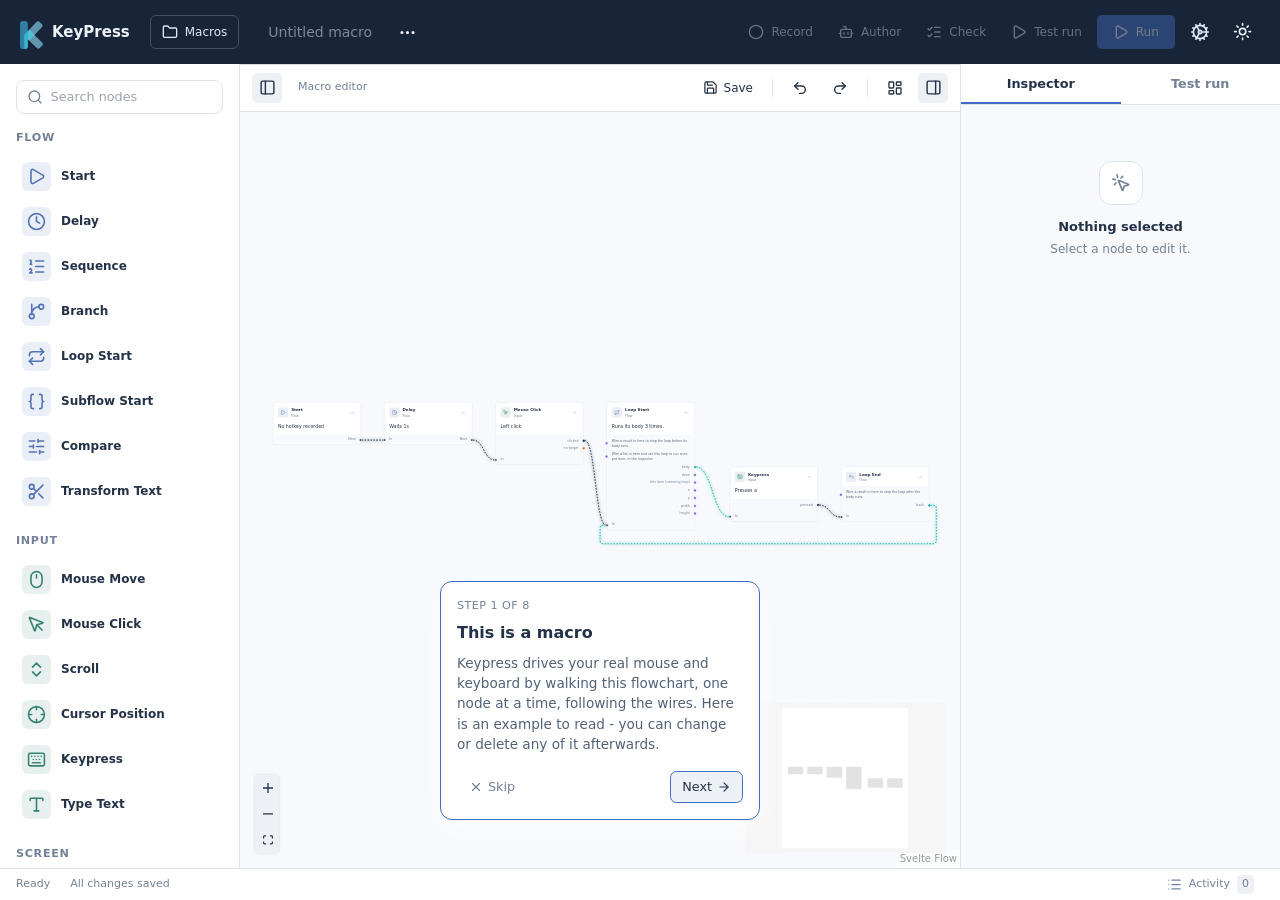
==== editor/index.html @ 4faecd8c "Publish built KeyPress website" ====
<!doctype html><html lang="en" class="dark"><head>
<meta http-equiv="Content-Security-Policy" content="default-src 'none'; script-src 'self'; style-src 'self' 'unsafe-inline' https://fonts.googleapis.com; font-src 'self' https://fonts.gstatic.com; img-src 'self' data: blob:; frame-src 'self'; connect-src 'none'; object-src 'none'; base-uri 'none'; form-action 'none'">
<meta name="referrer" content="no-referrer"><meta charset="UTF-8"><meta name="viewport" content="width=device-width,initial-scale=1"><title>Try the KeyPress flow editor</title>  <script type="module" crossorigin src="/editor/assets/index-qODkelnr.js"></script>
  <link rel="stylesheet" crossorigin href="/editor/assets/index-DXpFwy4n.css">
</head><body><div id="app"></div></body></html>
---- editor/assets/index-DXpFwy4n.css ----
.theme-toggle-btn.svelte-6upawv{cursor:pointer;background:0 0;border:none;border-radius:.5rem;padding:.5rem}.spin.svelte-6upawv{animation:.3s linear infinite svelte-6upawv-spin}@keyframes svelte-6upawv-spin{0%{transform:rotate(0)}to{transform:rotate(360deg)}}@layer properties{@supports (((-webkit-hyphens:none)) and (not (margin-trim:inline))) or ((-moz-orient:inline) and (not (color:rgb(from red r g b)))){*,:before,:after,::backdrop{--tw-scale-x:1;--tw-scale-y:1;--tw-scale-z:1;--tw-rotate-x:initial;--tw-rotate-y:initial;--tw-rotate-z:initial;--tw-skew-x:initial;--tw-skew-y:initial;--tw-space-y-reverse:0;--tw-space-x-reverse:0;--tw-border-style:solid;--tw-gradient-position:initial;--tw-gradient-from:#0000;--tw-gradient-via:#0000;--tw-gradient-to:#0000;--tw-gradient-stops:initial;--tw-gradient-via-stops:initial;--tw-gradient-from-position:0%;--tw-gradient-via-position:50%;--tw-gradient-to-position:100%;--tw-font-weight:initial;--tw-ordinal:initial;--tw-slashed-zero:initial;--tw-numeric-figure:initial;--tw-numeric-spacing:initial;--tw-numeric-fraction:initial;--tw-shadow:0 0 #0000;--tw-shadow-color:initial;--tw-shadow-alpha:100%;--tw-inset-shadow:0 0 #0000;--tw-inset-shadow-color:initial;--tw-inset-shadow-alpha:100%;--tw-ring-color:initial;--tw-ring-shadow:0 0 #0000;--tw-inset-ring-color:initial;--tw-inset-ring-shadow:0 0 #0000;--tw-ring-inset:initial;--tw-ring-offset-width:0px;--tw-ring-offset-color:#fff;--tw-ring-offset-shadow:0 0 #0000;--tw-outline-style:solid;--tw-blur:initial;--tw-brightness:initial;--tw-contrast:initial;--tw-grayscale:initial;--tw-hue-rotate:initial;--tw-invert:initial;--tw-opacity:initial;--tw-saturate:initial;--tw-sepia:initial;--tw-drop-shadow:initial;--tw-drop-shadow-color:initial;--tw-drop-shadow-alpha:100%;--tw-drop-shadow-size:initial;--tw-duration:initial;--tw-ease:initial}}}@layer theme{:root,:host{--font-sans:-apple-system, BlinkMacSystemFont, "Segoe UI", Roboto, "Helvetica Neue", "Noto Sans", Arial, sans-serif, "Apple Color Emoji", "Segoe UI Emoji", "Segoe UI Symbol", "Noto Color Emoji";--font-mono:ui-monospace, SFMono-Regular, Menlo, Monaco, Consolas, "Liberation Mono", "Courier New", monospace;--color-red-500:#ef4444;--color-orange-500:#f97316;--color-orange-600:#ea580c;--color-yellow-500:#eab308;--color-green-500:#22c55e;--color-green-600:#16a34a;--color-emerald-500:#10b981;--color-emerald-600:#059669;--color-teal-500:#14b8a6;--color-teal-600:#0d9488;--color-cyan-500:#06b6d4;--color-cyan-600:#0891b2;--color-sky-500:#0ea5e9;--color-sky-600:#0284c7;--color-blue-500:#3b82f6;--color-blue-600:#2563eb;--color-indigo-500:#6366f1;--color-indigo-600:#4f46e5;--color-violet-500:#8b5cf6;--color-violet-600:#7c3aed;--color-purple-500:#a855f7;--color-purple-600:#9333ea;--color-rose-500:#f43f5e;--color-rose-600:#e11d48;--color-gray-200:#e5e7eb;--color-gray-400:#9ca3af;--color-white:#fff;--spacing:.25rem;--text-xs:.75rem;--text-xs--line-height:calc(1 / .75);--text-sm:.875rem;--text-sm--line-height:calc(1.25 / .875);--font-weight-medium:500;--ease-out:cubic-bezier(0, 0, .2, 1);--animate-pulse:pulse 2s cubic-bezier(.4, 0, .6, 1) infinite;--default-transition-duration:.15s;--default-transition-timing-function:cubic-bezier(.4, 0, .2, 1);--default-font-family:var(--font-sans);--default-mono-font-family:var(--font-mono)}}@layer base{*,:after,:before,::backdrop{box-sizing:border-box;border:0 solid;margin:0;padding:0}::file-selector-button{box-sizing:border-box;border:0 solid;margin:0;padding:0}html,:host{-webkit-text-size-adjust:100%;tab-size:4;line-height:1.5;font-family:var(--default-font-family,-apple-system, BlinkMacSystemFont, "Segoe UI", Roboto, "Helvetica Neue", "Noto Sans", Arial, sans-serif, "Apple Color Emoji", "Segoe UI Emoji", "Segoe UI Symbol", "Noto Color Emoji");font-feature-settings:var(--default-font-feature-settings,normal);font-variation-settings:var(--default-font-variation-settings,normal);-webkit-tap-highlight-color:transparent}hr{height:0;color:inherit;border-top-width:1px}abbr:where([title]){-webkit-text-decoration:underline dotted;text-decoration:underline dotted}h1,h2,h3,h4,h5,h6{font-size:inherit;font-weight:inherit}a{color:inherit;-webkit-text-decoration:inherit;-webkit-text-decoration:inherit;-webkit-text-decoration:inherit;-webkit-text-decoration:inherit;text-decoration:inherit}b,strong{font-weight:bolder}code,kbd,samp,pre{font-family:var(--default-mono-font-family,ui-monospace, SFMono-Regular, Menlo, Monaco, Consolas, "Liberation Mono", "Courier New", monospace);font-feature-settings:var(--default-mono-font-feature-settings,normal);font-variation-settings:var(--default-mono-font-variation-settings,normal);font-size:1em}small{font-size:80%}sub,sup{vertical-align:baseline;font-size:75%;line-height:0;position:relative}sub{bottom:-.25em}sup{top:-.5em}table{text-indent:0;border-color:inherit;border-collapse:collapse}:-moz-focusring:where(:not(iframe)){outline:auto}progress{vertical-align:baseline}summary{display:list-item}ol,ul,menu{list-style:none}img,svg,video,canvas,audio,iframe,embed,object{vertical-align:middle;display:block}img,video{max-width:100%;height:auto}button,input,select,optgroup,textarea{font:inherit;font-feature-settings:inherit;font-variation-settings:inherit;letter-spacing:inherit;color:inherit;opacity:1;background-color:#0000;border-radius:0}::file-selector-button{font:inherit;font-feature-settings:inherit;font-variation-settings:inherit;letter-spacing:inherit;color:inherit;opacity:1;background-color:#0000;border-radius:0}:where(select:is([multiple],[size])) optgroup{font-weight:bolder}:where(select:is([multiple],[size])) optgroup option{padding-inline-start:20px}::file-selector-button{margin-inline-end:4px}::placeholder{opacity:1}@supports (not ((-webkit-appearance:-apple-pay-button))) or (contain-intrinsic-size:1px){::placeholder{color:currentColor}@supports (color:color-mix(in lab, red, red)){::placeholder{color:color-mix(in oklab, currentcolor 50%, transparent)}}}textarea{resize:vertical}::-webkit-search-decoration{-webkit-appearance:none}::-webkit-date-and-time-value{min-height:1lh;text-align:inherit}::-webkit-datetime-edit{display:inline-flex}::-webkit-datetime-edit-fields-wrapper{padding:0}::-webkit-datetime-edit{padding-block:0}::-webkit-datetime-edit-year-field{padding-block:0}::-webkit-datetime-edit-month-field{padding-block:0}::-webkit-datetime-edit-day-field{padding-block:0}::-webkit-datetime-edit-hour-field{padding-block:0}::-webkit-datetime-edit-minute-field{padding-block:0}::-webkit-datetime-edit-second-field{padding-block:0}::-webkit-datetime-edit-millisecond-field{padding-block:0}::-webkit-datetime-edit-meridiem-field{padding-block:0}::-webkit-calendar-picker-indicator{line-height:1}:-moz-ui-invalid{box-shadow:none}button,input:where([type=button],[type=reset],[type=submit]){appearance:button}::file-selector-button{appearance:button}::-webkit-inner-spin-button{height:auto}::-webkit-outer-spin-button{height:auto}[hidden]:where(:not([hidden=until-found])){display:none!important}*,:after,:before,::backdrop{border-color:var(--color-gray-200,currentcolor)}::file-selector-button{border-color:var(--color-gray-200,currentcolor)}input::placeholder,textarea::placeholder{color:var(--color-gray-400)}button:not(:disabled),[role=button]:not(:disabled){cursor:pointer}html{font-family:Inter,"system-ui"}@supports (font-variation-settings:normal){html{font-family:InterVariable,"system-ui"}}body{margin:0}*{transition-property:background,border-color,opacity,box-shadow,top,bottom,left,margin,right;transition-duration:.2s}body,h1,h2,h3,h4,h5,h6{font-family:InterVariable,"system-ui"}}@layer components;@layer utilities{.collapse{visibility:collapse}.invisible{visibility:hidden}.visible{visibility:visible}.sr-only{clip-path:inset(50%);white-space:nowrap;border-width:0;width:1px;height:1px;margin:-1px;padding:0;position:absolute;overflow:hidden}.absolute{position:absolute}.fixed{position:fixed}.relative{position:relative}.static{position:static}.container{width:100%}@media (width>=40rem){.container{max-width:40rem}}@media (width>=48rem){.container{max-width:48rem}}@media (width>=64rem){.container{max-width:64rem}}@media (width>=80rem){.container{max-width:80rem}}@media (width>=96rem){.container{max-width:96rem}}.mr-6{margin-right:calc(var(--spacing) * 6)}.ml-4{margin-left:calc(var(--spacing) * 4)}.block{display:block}.contents{display:contents}.flex{display:flex}.grid{display:grid}.hidden{display:none}.inline{display:inline}.table{display:table}.h-2{height:calc(var(--spacing) * 2)}.h-3\.5{height:calc(var(--spacing) * 3.5)}.h-4{height:calc(var(--spacing) * 4)}.h-5{height:calc(var(--spacing) * 5)}.h-6{height:calc(var(--spacing) * 6)}.h-8{height:calc(var(--spacing) * 8)}.h-\[1\.2rem\]{height:1.2rem}.h-full{height:100%}.h-screen{height:100vh}.w-3\.5{width:calc(var(--spacing) * 3.5)}.w-4{width:calc(var(--spacing) * 4)}.w-5{width:calc(var(--spacing) * 5)}.w-6{width:calc(var(--spacing) * 6)}.w-8{width:calc(var(--spacing) * 8)}.w-12{width:calc(var(--spacing) * 12)}.w-\[1\.2rem\]{width:1.2rem}.w-auto{width:auto}.w-full{width:100%}.max-w-full{max-width:100%}.min-w-\[120px\]{min-width:120px}.flex-1{flex:1}.flex-shrink,.shrink{flex-shrink:1}.shrink-0{flex-shrink:0}.grow{flex-grow:1}.scale-0{--tw-scale-x:0%;--tw-scale-y:0%;--tw-scale-z:0%;scale:var(--tw-scale-x) var(--tw-scale-y)}.scale-100{--tw-scale-x:100%;--tw-scale-y:100%;--tw-scale-z:100%;scale:var(--tw-scale-x) var(--tw-scale-y)}.rotate-0{rotate:0deg}.rotate-90{rotate:90deg}.transform{transform:var(--tw-rotate-x,) var(--tw-rotate-y,) var(--tw-rotate-z,) var(--tw-skew-x,) var(--tw-skew-y,)}.animate-pulse{animation:var(--animate-pulse)}.cursor-pointer{cursor:pointer}.touch-none{touch-action:none}.resize{resize:both}.auto-rows-min{grid-auto-rows:min-content}.flex-wrap{flex-wrap:wrap}.items-center{align-items:center}.justify-between{justify-content:space-between}.justify-center{justify-content:center}.gap-1\.5{gap:calc(var(--spacing) * 1.5)}.gap-2{gap:calc(var(--spacing) * 2)}.gap-3{gap:calc(var(--spacing) * 3)}.gap-4{gap:calc(var(--spacing) * 4)}.gap-5{gap:calc(var(--spacing) * 5)}:where(.space-y-1\.5>:not(:last-child)){--tw-space-y-reverse:0;margin-block-start:calc(calc(var(--spacing) * 1.5) * var(--tw-space-y-reverse));margin-block-end:calc(calc(var(--spacing) * 1.5) * calc(1 - var(--tw-space-y-reverse)))}:where(.space-y-4>:not(:last-child)){--tw-space-y-reverse:0;margin-block-start:calc(calc(var(--spacing) * 4) * var(--tw-space-y-reverse));margin-block-end:calc(calc(var(--spacing) * 4) * calc(1 - var(--tw-space-y-reverse)))}:where(.space-x-2>:not(:last-child)){--tw-space-x-reverse:0;margin-inline-start:calc(calc(var(--spacing) * 2) * var(--tw-space-x-reverse));margin-inline-end:calc(calc(var(--spacing) * 2) * calc(1 - var(--tw-space-x-reverse)))}.truncate{text-overflow:ellipsis;white-space:nowrap;overflow:hidden}.overflow-hidden{overflow:hidden}.rounded{border-radius:.25rem}.rounded-lg{border-radius:var(--radius)}.rounded-md{border-radius:calc(var(--radius) - 2px)}.border{border-style:var(--tw-border-style);border-width:1px}.bg-\(--main\){background-color:var(--main)}.bg-\(--main-hover\)\/50{background-color:var(--main-hover)}@supports (color:color-mix(in lab, red, red)){.bg-\(--main-hover\)\/50{background-color:color-mix(in oklab, var(--main-hover) 50%, transparent)}}.bg-red-500{background-color:var(--color-red-500)}.bg-linear-to-r{--tw-gradient-position:to right}@supports (background-image:linear-gradient(in lab, red, red)){.bg-linear-to-r{--tw-gradient-position:to right in oklab}}.bg-linear-to-r{background-image:linear-gradient(var(--tw-gradient-stops))}.from-blue-500{--tw-gradient-from:var(--color-blue-500);--tw-gradient-stops:var(--tw-gradient-via-stops,var(--tw-gradient-position), var(--tw-gradient-from) var(--tw-gradient-from-position), var(--tw-gradient-to) var(--tw-gradient-to-position))}.from-cyan-500{--tw-gradient-from:var(--color-cyan-500);--tw-gradient-stops:var(--tw-gradient-via-stops,var(--tw-gradient-position), var(--tw-gradient-from) var(--tw-gradient-from-position), var(--tw-gradient-to) var(--tw-gradient-to-position))}.from-emerald-500{--tw-gradient-from:var(--color-emerald-500);--tw-gradient-stops:var(--tw-gradient-via-stops,var(--tw-gradient-position), var(--tw-gradient-from) var(--tw-gradient-from-position), var(--tw-gradient-to) var(--tw-gradient-to-position))}.from-green-500{--tw-gradient-from:var(--color-green-500);--tw-gradient-stops:var(--tw-gradient-via-stops,var(--tw-gradient-position), var(--tw-gradient-from) var(--tw-gradient-from-position), var(--tw-gradient-to) var(--tw-gradient-to-position))}.from-indigo-500{--tw-gradient-from:var(--color-indigo-500);--tw-gradient-stops:var(--tw-gradient-via-stops,var(--tw-gradient-position), var(--tw-gradient-from) var(--tw-gradient-from-position), var(--tw-gradient-to) var(--tw-gradient-to-position))}.from-orange-500{--tw-gradient-from:var(--color-orange-500);--tw-gradient-stops:var(--tw-gradient-via-stops,var(--tw-gradient-position), var(--tw-gradient-from) var(--tw-gradient-from-position), var(--tw-gradient-to) var(--tw-gradient-to-position))}.from-purple-500{--tw-gradient-from:var(--color-purple-500);--tw-gradient-stops:var(--tw-gradient-via-stops,var(--tw-gradient-position), var(--tw-gradient-from) var(--tw-gradient-from-position), var(--tw-gradient-to) var(--tw-gradient-to-position))}.from-rose-500{--tw-gradient-from:var(--color-rose-500);--tw-gradient-stops:var(--tw-gradient-via-stops,var(--tw-gradient-position), var(--tw-gradient-from) var(--tw-gradient-from-position), var(--tw-gradient-to) var(--tw-gradient-to-position))}.from-sky-500{--tw-gradient-from:var(--color-sky-500);--tw-gradient-stops:var(--tw-gradient-via-stops,var(--tw-gradient-position), var(--tw-gradient-from) var(--tw-gradient-from-position), var(--tw-gradient-to) var(--tw-gradient-to-position))}.from-teal-500{--tw-gradient-from:var(--color-teal-500);--tw-gradient-stops:var(--tw-gradient-via-stops,var(--tw-gradient-position), var(--tw-gradient-from) var(--tw-gradient-from-position), var(--tw-gradient-to) var(--tw-gradient-to-position))}.from-violet-500{--tw-gradient-from:var(--color-violet-500);--tw-gradient-stops:var(--tw-gradient-via-stops,var(--tw-gradient-position), var(--tw-gradient-from) var(--tw-gradient-from-position), var(--tw-gradient-to) var(--tw-gradient-to-position))}.to-blue-600{--tw-gradient-to:var(--color-blue-600);--tw-gradient-stops:var(--tw-gradient-via-stops,var(--tw-gradient-position), var(--tw-gradient-from) var(--tw-gradient-from-position), var(--tw-gradient-to) var(--tw-gradient-to-position))}.to-cyan-600{--tw-gradient-to:var(--color-cyan-600);--tw-gradient-stops:var(--tw-gradient-via-stops,var(--tw-gradient-position), var(--tw-gradient-from) var(--tw-gradient-from-position), var(--tw-gradient-to) var(--tw-gradient-to-position))}.to-emerald-600{--tw-gradient-to:var(--color-emerald-600);--tw-gradient-stops:var(--tw-gradient-via-stops,var(--tw-gradient-position), var(--tw-gradient-from) var(--tw-gradient-from-position), var(--tw-gradient-to) var(--tw-gradient-to-position))}.to-green-600{--tw-gradient-to:var(--color-green-600);--tw-gradient-stops:var(--tw-gradient-via-stops,var(--tw-gradient-position), var(--tw-gradient-from) var(--tw-gradient-from-position), var(--tw-gradient-to) var(--tw-gradient-to-position))}.to-indigo-600{--tw-gradient-to:var(--color-indigo-600);--tw-gradient-stops:var(--tw-gradient-via-stops,var(--tw-gradient-position), var(--tw-gradient-from) var(--tw-gradient-from-position), var(--tw-gradient-to) var(--tw-gradient-to-position))}.to-orange-600{--tw-gradient-to:var(--color-orange-600);--tw-gradient-stops:var(--tw-gradient-via-stops,var(--tw-gradient-position), var(--tw-gradient-from) var(--tw-gradient-from-position), var(--tw-gradient-to) var(--tw-gradient-to-position))}.to-purple-600{--tw-gradient-to:var(--color-purple-600);--tw-gradient-stops:var(--tw-gradient-via-stops,var(--tw-gradient-position), var(--tw-gradient-from) var(--tw-gradient-from-position), var(--tw-gradient-to) var(--tw-gradient-to-position))}.to-rose-600{--tw-gradient-to:var(--color-rose-600);--tw-gradient-stops:var(--tw-gradient-via-stops,var(--tw-gradient-position), var(--tw-gradient-from) var(--tw-gradient-from-position), var(--tw-gradient-to) var(--tw-gradient-to-position))}.to-sky-600{--tw-gradient-to:var(--color-sky-600);--tw-gradient-stops:var(--tw-gradient-via-stops,var(--tw-gradient-position), var(--tw-gradient-from) var(--tw-gradient-from-position), var(--tw-gradient-to) var(--tw-gradient-to-position))}.to-teal-600{--tw-gradient-to:var(--color-teal-600);--tw-gradient-stops:var(--tw-gradient-via-stops,var(--tw-gradient-position), var(--tw-gradient-from) var(--tw-gradient-from-position), var(--tw-gradient-to) var(--tw-gradient-to-position))}.to-violet-600{--tw-gradient-to:var(--color-violet-600);--tw-gradient-stops:var(--tw-gradient-via-stops,var(--tw-gradient-position), var(--tw-gradient-from) var(--tw-gradient-from-position), var(--tw-gradient-to) var(--tw-gradient-to-position))}.stroke-white{stroke:var(--color-white)}.object-contain{object-fit:contain}.p-4{padding:calc(var(--spacing) * 4)}.px-2{padding-inline:calc(var(--spacing) * 2)}.px-3{padding-inline:calc(var(--spacing) * 3)}.py-2{padding-block:calc(var(--spacing) * 2)}.pr-0{padding-right:0}.pl-0{padding-left:0}.pl-80{padding-left:calc(var(--spacing) * 80)}.text-center{text-align:center}.text-right{text-align:right}.font-mono{font-family:var(--font-mono)}.text-sm{font-size:var(--text-sm);line-height:var(--tw-leading,var(--text-sm--line-height))}.text-xs{font-size:var(--text-xs);line-height:var(--tw-leading,var(--text-xs--line-height))}.font-medium{--tw-font-weight:var(--font-weight-medium);font-weight:var(--font-weight-medium)}.text-\(--main-text\){color:var(--main-text)}.text-\(--secondary-text\){color:var(--secondary-text)}.text-\[var\(--accent-text\)\]{color:var(--accent-text)}.text-\[var\(--main-text\)\]{color:var(--main-text)}.text-\[var\(--tertiary-text\)\]{color:var(--tertiary-text)}.text-blue-500{color:var(--color-blue-500)}.text-green-500{color:var(--color-green-500)}.text-red-500{color:var(--color-red-500)}.text-white{color:var(--color-white)}.text-yellow-500{color:var(--color-yellow-500)}.ordinal{--tw-ordinal:ordinal;font-variant-numeric:var(--tw-ordinal,) var(--tw-slashed-zero,) var(--tw-numeric-figure,) var(--tw-numeric-spacing,) var(--tw-numeric-fraction,)}.tabular-nums{--tw-numeric-spacing:tabular-nums;font-variant-numeric:var(--tw-ordinal,) var(--tw-slashed-zero,) var(--tw-numeric-figure,) var(--tw-numeric-spacing,) var(--tw-numeric-fraction,)}.underline{text-decoration-line:underline}.accent-\(--tertiary\){accent-color:var(--tertiary)}.shadow{--tw-shadow:0 1px 3px 0 var(--tw-shadow-color,#0000001a), 0 1px 2px -1px var(--tw-shadow-color,#0000001a);box-shadow:var(--tw-inset-shadow), var(--tw-inset-ring-shadow), var(--tw-ring-offset-shadow), var(--tw-ring-shadow), var(--tw-shadow)}.shadow-xs{--tw-shadow:0 1px 2px 0 var(--tw-shadow-color,#0000000d);box-shadow:var(--tw-inset-shadow), var(--tw-inset-ring-shadow), var(--tw-ring-offset-shadow), var(--tw-ring-shadow), var(--tw-shadow)}.ring{--tw-ring-shadow:var(--tw-ring-inset,) 0 0 0 calc(1px + var(--tw-ring-offset-width)) var(--tw-ring-color,currentcolor);box-shadow:var(--tw-inset-shadow), var(--tw-inset-ring-shadow), var(--tw-ring-offset-shadow), var(--tw-ring-shadow), var(--tw-shadow)}.outline{outline-style:var(--tw-outline-style);outline-width:1px}.blur{--tw-blur:blur(8px);filter:var(--tw-blur,) var(--tw-brightness,) var(--tw-contrast,) var(--tw-grayscale,) var(--tw-hue-rotate,) var(--tw-invert,) var(--tw-saturate,) var(--tw-sepia,) var(--tw-drop-shadow,)}.drop-shadow{--tw-drop-shadow-size:drop-shadow(0 1px 2px var(--tw-drop-shadow-color,#0000001a)) drop-shadow(0 1px 1px var(--tw-drop-shadow-color,#0000000f));--tw-drop-shadow:drop-shadow(0 1px 2px #0000001a) drop-shadow(0 1px 1px #0000000f);filter:var(--tw-blur,) var(--tw-brightness,) var(--tw-contrast,) var(--tw-grayscale,) var(--tw-hue-rotate,) var(--tw-invert,) var(--tw-saturate,) var(--tw-sepia,) var(--tw-drop-shadow,)}.invert{--tw-invert:invert(100%);filter:var(--tw-blur,) var(--tw-brightness,) var(--tw-contrast,) var(--tw-grayscale,) var(--tw-hue-rotate,) var(--tw-invert,) var(--tw-saturate,) var(--tw-sepia,) var(--tw-drop-shadow,)}.filter{filter:var(--tw-blur,) var(--tw-brightness,) var(--tw-contrast,) var(--tw-grayscale,) var(--tw-hue-rotate,) var(--tw-invert,) var(--tw-saturate,) var(--tw-sepia,) var(--tw-drop-shadow,)}.transition{transition-property:color,background-color,border-color,outline-color,text-decoration-color,fill,stroke,--tw-gradient-from,--tw-gradient-via,--tw-gradient-to,opacity,box-shadow,transform,translate,scale,rotate,filter,-webkit-backdrop-filter,backdrop-filter,display,content-visibility,overlay,pointer-events;transition-timing-function:var(--tw-ease,var(--default-transition-timing-function));transition-duration:var(--tw-duration,var(--default-transition-duration))}.transition-all{transition-property:all;transition-timing-function:var(--tw-ease,var(--default-transition-timing-function));transition-duration:var(--tw-duration,var(--default-transition-duration))}.duration-300{--tw-duration:.3s;transition-duration:.3s}.ease-out{--tw-ease:var(--ease-out);transition-timing-function:var(--ease-out)}.select-none{-webkit-user-select:none;user-select:none}@media (hover:hover){.hover\:bg-\(--main-hover\):hover{background-color:var(--main-hover)}}.focus\:ring-2:focus{--tw-ring-shadow:var(--tw-ring-inset,) 0 0 0 calc(2px + var(--tw-ring-offset-width)) var(--tw-ring-color,currentcolor);box-shadow:var(--tw-inset-shadow), var(--tw-inset-ring-shadow), var(--tw-ring-offset-shadow), var(--tw-ring-shadow), var(--tw-shadow)}.focus\:ring-blue-500:focus{--tw-ring-color:var(--color-blue-500)}.focus\:outline-hidden:focus{--tw-outline-style:none;outline-style:none}@media (forced-colors:active){.focus\:outline-hidden:focus{outline-offset:2px;outline:2px solid #0000}}.dark\:scale-0:where(.dark,.dark *){--tw-scale-x:0%;--tw-scale-y:0%;--tw-scale-z:0%;scale:var(--tw-scale-x) var(--tw-scale-y)}.dark\:scale-100:where(.dark,.dark *){--tw-scale-x:100%;--tw-scale-y:100%;--tw-scale-z:100%;scale:var(--tw-scale-x) var(--tw-scale-y)}.dark\:-rotate-90:where(.dark,.dark *){rotate:-90deg}.dark\:rotate-0:where(.dark,.dark *){rotate:0deg}}:root{--dark-0:#000;--dark-00:#3b3b3b;--dark-1:#1e1e1e;--dark-2:#2e2e2e;--dark-3:#3e3e3e;--dark-4:#4e4e4e;--dark-5:#5e5e5e;--dark-6:#6e6e6e;--dark-7:#7e7e7e;--dark-8:#8e8e8e;--light-0:#fff;--light-00:#fffffff5;--light-1:#e1e1e1;--light-2:#d1d1d1;--light-3:#c1c1c1;--light-4:#b1b1b1;--light-5:#a1a1a1;--light-6:#919191;--light-7:#818181;--light-8:#717171;--link-light:#2563eb;--link-dark:#3b82f6;--error-color-light:#dc2626;--error-color-dark:#f87171;--unreachable-glow-light:#ea580c;--unreachable-glow-soft-light:#ea580c73;--unreachable-glow-dark:#fb923c;--unreachable-glow-soft-dark:#fb923c8c;--armed-outline-light:#e11d48;--armed-outline-dark:#fb7185;--travelled-edge-light:#0f172abf;--travelled-edge-soft-light:#0f172a66;--travelled-edge-dark:#fffc;--travelled-edge-soft-dark:#ffffff73;--skipped-mark-light:#475569;--skipped-mark-dark:#94a3b8;--node-glow-blue-light:#2563eb73;--node-glow-blue-dark:#60a5fa8c;--node-glow-green-light:#16a34a73;--node-glow-green-dark:#4ade808c;--node-glow-orange-light:#ea580c73;--node-glow-orange-dark:#fb923c8c;--node-glow-indigo-light:#4f46e573;--node-glow-indigo-dark:#818cf88c;--node-glow-purple-light:#9333ea73;--node-glow-purple-dark:#c084fc8c;--node-glow-teal-light:#0d948873;--node-glow-teal-dark:#2dd4bf8c;--node-glow-violet-light:#8b5cf673;--node-glow-violet-dark:#a78bfa8c;--node-glow-sky-light:#0284c773;--node-glow-sky-dark:#38bdf88c;--node-glow-rose-light:#e11d4873;--node-glow-rose-dark:#fb71858c;--node-glow-cyan-light:#0891b273;--node-glow-cyan-dark:#22d3ee8c;--node-glow-emerald-light:#05966973;--node-glow-emerald-dark:#34d3998c;--node-glow-neutral-light:#47556973;--node-glow-neutral-dark:#94a3b88c;--dark-0-60:#0009;--light-0-60:#fff9;--keypress-1-dark:#000020;--keypress-1-light:#000020;--radius:.5rem}@keyframes spin{0%{transform:rotate(0)}to{transform:rotate(360deg)}}:root{--lightningcss-light:initial;--lightningcss-dark: ;color-scheme:light;--main:var(--light-0);--main-close:var(--light-0);--main-hover:var(--light-1);--secondary:var(--light-1);--secondary-hover:var(--light-2);--tertiary:var(--light-2);--tertiary-hover:var(--light-3);--accent:var(--light-3);--accent-hover:var(--light-4);--main-text:var(--dark-0);--main-text-hover:var(--dark-1);--secondary-text:var(--dark-1);--secondary-text-hover:var(--dark-2);--tertiary-text:var(--dark-2);--tertiary-text-hover:var(--dark-3);--accent-text:var(--dark-3);--accent-text-hover:var(--dark-4);--border:var(--dark-2);--border-hover:var(--light-7);--main-60:var(--light-0-60);--link:var(--link-light);--error:var(--error-color-light);--keypress-1:var(--keypress-1-light);--keypress-1-text:var(--light-0);--unreachable-glow:var(--unreachable-glow-light);--unreachable-glow-soft:var(--unreachable-glow-soft-light);--armed-outline:var(--armed-outline-light);--travelled-edge:var(--travelled-edge-light);--travelled-edge-soft:var(--travelled-edge-soft-light);--skipped-mark:var(--skipped-mark-light);--node-glow-blue:var(--node-glow-blue-light);--node-glow-green:var(--node-glow-green-light);--node-glow-orange:var(--node-glow-orange-light);--node-glow-indigo:var(--node-glow-indigo-light);--node-glow-purple:var(--node-glow-purple-light);--node-glow-teal:var(--node-glow-teal-light);--node-glow-violet:var(--node-glow-violet-light);--node-glow-sky:var(--node-glow-sky-light);--node-glow-rose:var(--node-glow-rose-light);--node-glow-cyan:var(--node-glow-cyan-light);--node-glow-emerald:var(--node-glow-emerald-light);--node-glow-neutral:var(--node-glow-neutral-light)}:root.dark{--lightningcss-light: ;--lightningcss-dark:initial;color-scheme:dark;--main:var(--dark-0);--main-close:var(--dark-00);--main-hover:var(--dark-1);--secondary:var(--dark-1);--secondary-hover:var(--dark-2);--tertiary:var(--dark-2);--tertiary-hover:var(--dark-3);--accent:var(--dark-3);--accent-hover:var(--dark-4);--main-text:var(--light-0);--main-text-hover:var(--light-1);--secondary-text:var(--light-1);--secondary-text-hover:var(--light-2);--tertiary-text:var(--light-2);--tertiary-text-hover:var(--light-3);--accent-text:var(--light-3);--accent-text-hover:var(--light-4);--border:var(--light-1);--border-hover:var(--dark-8);--main-60:var(--dark-0-60);--link:var(--link-dark);--error:var(--error-color-dark);--keypress-1:var(--keypress-1-dark);--keypress-1-text:var(--light-0);--unreachable-glow:var(--unreachable-glow-dark);--unreachable-glow-soft:var(--unreachable-glow-soft-dark);--armed-outline:var(--armed-outline-dark);--travelled-edge:var(--travelled-edge-dark);--travelled-edge-soft:var(--travelled-edge-soft-dark);--skipped-mark:var(--skipped-mark-dark);--node-glow-blue:var(--node-glow-blue-dark);--node-glow-green:var(--node-glow-green-dark);--node-glow-orange:var(--node-glow-orange-dark);--node-glow-indigo:var(--node-glow-indigo-dark);--node-glow-purple:var(--node-glow-purple-dark);--node-glow-teal:var(--node-glow-teal-dark);--node-glow-violet:var(--node-glow-violet-dark);--node-glow-sky:var(--node-glow-sky-dark);--node-glow-rose:var(--node-glow-rose-dark);--node-glow-cyan:var(--node-glow-cyan-dark);--node-glow-emerald:var(--node-glow-emerald-dark);--node-glow-neutral:var(--node-glow-neutral-dark)}@property --tw-scale-x{syntax:"*";inherits:false;initial-value:1}@property --tw-scale-y{syntax:"*";inherits:false;initial-value:1}@property --tw-scale-z{syntax:"*";inherits:false;initial-value:1}@property --tw-rotate-x{syntax:"*";inherits:false}@property --tw-rotate-y{syntax:"*";inherits:false}@property --tw-rotate-z{syntax:"*";inherits:false}@property --tw-skew-x{syntax:"*";inherits:false}@property --tw-skew-y{syntax:"*";inherits:false}@property --tw-space-y-reverse{syntax:"*";inherits:false;initial-value:0}@property --tw-space-x-reverse{syntax:"*";inherits:false;initial-value:0}@property --tw-border-style{syntax:"*";inherits:false;initial-value:solid}@property --tw-gradient-position{syntax:"*";inherits:false}@property --tw-gradient-from{syntax:"<color>";inherits:false;initial-value:#0000}@property --tw-gradient-via{syntax:"<color>";inherits:false;initial-value:#0000}@property --tw-gradient-to{syntax:"<color>";inherits:false;initial-value:#0000}@property --tw-gradient-stops{syntax:"*";inherits:false}@property --tw-gradient-via-stops{syntax:"*";inherits:false}@property --tw-gradient-from-position{syntax:"<length-percentage>";inherits:false;initial-value:0%}@property --tw-gradient-via-position{syntax:"<length-percentage>";inherits:false;initial-value:50%}@property --tw-gradient-to-position{syntax:"<length-percentage>";inherits:false;initial-value:100%}@property --tw-font-weight{syntax:"*";inherits:false}@property --tw-ordinal{syntax:"*";inherits:false}@property --tw-slashed-zero{syntax:"*";inherits:false}@property --tw-numeric-figure{syntax:"*";inherits:false}@property --tw-numeric-spacing{syntax:"*";inherits:false}@property --tw-numeric-fraction{syntax:"*";inherits:false}@property --tw-shadow{syntax:"*";inherits:false;initial-value:0 0 #0000}@property --tw-shadow-color{syntax:"*";inherits:false}@property --tw-shadow-alpha{syntax:"<percentage>";inherits:false;initial-value:100%}@property --tw-inset-shadow{syntax:"*";inherits:false;initial-value:0 0 #0000}@property --tw-inset-shadow-color{syntax:"*";inherits:false}@property --tw-inset-shadow-alpha{syntax:"<percentage>";inherits:false;initial-value:100%}@property --tw-ring-color{syntax:"*";inherits:false}@property --tw-ring-shadow{syntax:"*";inherits:false;initial-value:0 0 #0000}@property --tw-inset-ring-color{syntax:"*";inherits:false}@property --tw-inset-ring-shadow{syntax:"*";inherits:false;initial-value:0 0 #0000}@property --tw-ring-inset{syntax:"*";inherits:false}@property --tw-ring-offset-width{syntax:"<length>";inherits:false;initial-value:0}@property --tw-ring-offset-color{syntax:"*";inherits:false;initial-value:#fff}@property --tw-ring-offset-shadow{syntax:"*";inherits:false;initial-value:0 0 #0000}@property --tw-outline-style{syntax:"*";inherits:false;initial-value:solid}@property --tw-blur{syntax:"*";inherits:false}@property --tw-brightness{syntax:"*";inherits:false}@property --tw-contrast{syntax:"*";inherits:false}@property --tw-grayscale{syntax:"*";inherits:false}@property --tw-hue-rotate{syntax:"*";inherits:false}@property --tw-invert{syntax:"*";inherits:false}@property --tw-opacity{syntax:"*";inherits:false}@property --tw-saturate{syntax:"*";inherits:false}@property --tw-sepia{syntax:"*";inherits:false}@property --tw-drop-shadow{syntax:"*";inherits:false}@property --tw-drop-shadow-color{syntax:"*";inherits:false}@property --tw-drop-shadow-alpha{syntax:"<percentage>";inherits:false;initial-value:100%}@property --tw-drop-shadow-size{syntax:"*";inherits:false}@property --tw-duration{syntax:"*";inherits:false}@property --tw-ease{syntax:"*";inherits:false}@keyframes pulse{50%{opacity:.5}}.navbar-container{z-index:10;background-color:var(--keypress-1);justify-content:space-between;align-items:center;height:4rem;padding:0 1.5rem;display:flex;position:fixed;top:0;left:0;right:0}.navbar-left{flex-wrap:nowrap;align-items:center;display:flex}.nav-btn{transition:background-color all .3s ease;-webkit-backdrop-filter:blur(10px);backdrop-filter:blur(10px);color:var(--keypress-1-text);background:#ffffff26;border-radius:.375rem;flex-shrink:0;margin-right:1rem;padding:.5rem 1rem;box-shadow:0 4px 30px #0003}.nav-btn:hover{background-color:#ffffff40}.nav-btn:focus-visible{outline:2px solid var(--keypress-1-text);outline-offset:2px}.navbar-left .logo{flex-shrink:0;margin-right:1rem;transition:opacity .3s,margin-right .3s}@media (width<=500px){.navbar-left .logo{opacity:0;width:0;margin-right:0;overflow:hidden}.nav-btn{margin-right:.5rem}}.user-email{white-space:nowrap;flex-shrink:0;margin-right:1rem;transition:opacity .3s,max-width .3s;overflow:hidden}@media (width<=800px){.user-email{opacity:0;max-width:0;margin-right:0}}:root{--main:#fff;--secondary:#f7f9fc;--tertiary:#edf1f6;--tertiary-hover:#e3eaf3;--main-text:#243249;--secondary-text:#52627a;--tertiary-text:#738198;--border:#dce3ed;--link:#416cc5;--accent:#d6dfe9}html.dark{--main:#202a39;--secondary:#182231;--tertiary:#2b3749;--tertiary-hover:#354258;--main-text:#e1e7f1;--secondary-text:#b3bfd1;--tertiary-text:#94a3ba;--border:#354154;--link:#7b9de0;--accent:#344154}.navbar-container{background:#182438}.navbar-container .nav-btn{-webkit-backdrop-filter:none;backdrop-filter:none;box-shadow:none;background:0 0;border:1px solid #415068;border-radius:6px}.navbar-container .logo img{width:26px;margin:0}.transparent.svelte-12hnxy3{background:0 0}.a11y-hidden.svelte-yhdb3{display:none}.a11y-live-msg.svelte-yhdb3{clip:rect(0px, 0px, 0px, 0px);clip-path:inset(100%);border:0;width:1px;height:1px;margin:-1px;padding:0;position:absolute;overflow:hidden}.svelte-flow__selection.svelte-1vguk5f{position:absolute;top:0;left:0}.svelte-flow__selection-wrapper.svelte-m12lyn{z-index:2000;pointer-events:all;position:absolute;top:0;left:0}.svelte-flow__selection-wrapper.svelte-m12lyn:focus,.svelte-flow__selection-wrapper.svelte-m12lyn:focus-visible{outline:none}.svelte-flow.svelte-dtnync{z-index:0;width:100%;height:100%;position:relative;overflow:hidden}.context-menu.svelte-3r0ee4{--icon-color:var(--main-text);--icon-hover-color:var(--link);min-width:fit-content;padding:.25rem;animation:.2s cubic-bezier(.16,1,.3,1) forwards svelte-3r0ee4-slideIn}.button-container.svelte-3r0ee4{flex-direction:row;gap:.125rem;min-width:fit-content;display:flex}.icon-button.svelte-3r0ee4{cursor:pointer;color:var(--icon-color,#4a5568);background:0 0;border:none;border-radius:.5rem;width:30px;height:30px;padding:.5rem;transition:all .2s}.icon.svelte-3r0ee4{width:16px;height:16px}.context-menu.dark.svelte-3r0ee4{--icon-color:#9ca3af;--icon-hover-color:#d1d5db}.icon-button.svelte-3r0ee4:hover:not(:disabled){color:var(--icon-hover-color)}.icon-button.svelte-3r0ee4:disabled{cursor:not-allowed;opacity:.4}@keyframes svelte-3r0ee4-slideIn{0%{opacity:0;transform:translateY(12px)}to{opacity:1;transform:translateY(0)}}.node-summary.svelte-17ifg1g{color:var(--main-text);overflow-wrap:anywhere;font-size:1rem;font-weight:500;line-height:1.5}.card-out{color:#fff;border-radius:.25rem;justify-self:end;padding:.15rem .5rem;font-family:monospace;font-size:.7rem;font-weight:600}.card-hint{color:var(--main-text);opacity:.75;font-size:.75rem;line-height:1.1rem}.card-wired{color:var(--handle-data);font-size:.7rem;line-height:1.1rem}.card-warn{color:var(--handle-failed);font-size:.7rem;line-height:1.1rem}.card-wired-box{border:1px dashed var(--handle-data);color:var(--main-text);background:0 0;border-radius:.375rem;padding:.4rem .6rem;font-size:.8rem}.svelte-flow__node.subflow-folded{visibility:hidden!important}.card-out{color:var(--tertiary-text);background:0 0;padding:0;font-family:inherit;font-size:11px;font-weight:400}.card-hint{font-size:11px}.node-wrapper.svelte-1cl6k49{background:var(--main);width:300px;color:var(--main-text);border:1px solid var(--border);border-radius:9px;position:relative;box-shadow:0 2px 5px #0f1e320f}.node-header.svelte-1cl6k49{align-items:center;gap:10px;padding:14px 16px 11px;display:flex}.node-icon.svelte-1cl6k49{background:color-mix(in srgb, var(--node-tone) 12%, var(--main));color:var(--node-tone);border:0;border-radius:6px;flex-shrink:0;justify-content:center;align-items:center;padding:8px;display:flex}.node-icon.svelte-1cl6k49 svg{width:19px;height:19px}button.svelte-1cl6k49{cursor:pointer}.node-identity.svelte-1cl6k49{flex:1;min-width:0}h3.svelte-1cl6k49{color:var(--main-text);margin:0;font-size:14px;font-weight:600}.node-category.svelte-1cl6k49{color:var(--tertiary-text);margin-top:2px;font-size:11px;display:block}.collapse-button.svelte-1cl6k49,.arm-button.svelte-1cl6k49{color:var(--tertiary-text);background:0 0;border:0;border-radius:4px;justify-content:center;align-items:center;padding:4px;display:flex}.arm-button-on.svelte-1cl6k49{color:var(--armed-outline)}.collapse-button.svelte-1cl6k49:hover,.arm-button.svelte-1cl6k49:hover{background:var(--secondary)}.node-overview.svelte-1cl6k49{padding:4px 16px 16px}.content.svelte-1cl6k49{border-top:1px solid var(--border);background:var(--secondary);border-radius:0 0 9px 9px;padding:12px 16px}.node-ports.svelte-1cl6k49{border-top:1px solid var(--border);color:var(--tertiary-text);background:var(--secondary);border-radius:0 0 9px 9px;justify-content:space-between;padding:8px 16px;font-size:11px;display:flex}.content.svelte-1cl6k49:empty{display:none}.content.svelte-1cl6k49 .grid{gap:10px}.node-preview.svelte-1cl6k49{width:300px;box-shadow:none;background:0 0;border:0}.node-preview.svelte-1cl6k49 .node-header:where(.svelte-1cl6k49){padding:9px 12px}.node-preview.svelte-1cl6k49 .node-icon:where(.svelte-1cl6k49){padding:5px}.node-preview.svelte-1cl6k49 h3:where(.svelte-1cl6k49){font-size:14px}.context-menu-wrapper.svelte-1cl6k49{z-index:100;padding-bottom:7px;position:absolute;bottom:100%;right:0}.node-collapsed.svelte-1cl6k49 .node-header:where(.svelte-1cl6k49){padding-bottom:14px}.svelte-flow__handle{box-sizing:content-box;border:2px solid var(--main);width:8px;height:8px}@media (pointer:coarse){.collapse-button.svelte-1cl6k49,.arm-button.svelte-1cl6k49{min-width:36px;min-height:36px}}.sequence-outputs.svelte-txadmi{flex-direction:column;gap:.25rem;margin:0;padding:0;list-style:none;display:flex}.sequence-output.svelte-txadmi{background:var(--main);border-radius:.375rem;align-items:center;gap:.5rem;padding:.25rem .5rem;display:flex}.sequence-output-number.svelte-txadmi{background:var(--accent);width:1.25rem;height:1.25rem;color:var(--secondary-text);border-radius:50%;justify-content:center;align-items:center;font-size:.7rem;font-weight:600;display:flex}.sequence-output-handle.svelte-txadmi{opacity:.7;font-family:monospace;font-size:.75rem}.handle-row.svelte-1fckub2{gap:.375rem;display:grid;position:relative}.loop-forever.svelte-1tqpndv{background:color-mix(in srgb, var(--node-tone) 12%, var(--main));color:var(--secondary-text);border-radius:.375rem;align-items:center;gap:.4rem;padding:.3rem .5rem;font-size:.75rem;font-weight:600;display:flex}.folded-count.svelte-94wq67{color:var(--tertiary-text);font-variant-numeric:tabular-nums;font-size:.8rem}.mouse-heading.svelte-1jdcgr3{color:var(--main-text);font-size:.875rem;font-weight:500}.mouse-patch.svelte-1jdcgr3{border:1px solid var(--border);max-width:100%;image-rendering:pixelated;border-radius:.375rem;justify-self:center}.field-row{flex:auto;justify-content:space-between;align-items:center;gap:10px;min-width:0;display:flex}.field-stack{gap:6px;min-width:0;display:grid}.field-label{min-width:0;color:var(--secondary-text);font-size:12px}.field-input{border:1px solid var(--border-strong,var(--border));background:var(--main);width:100%;height:30px;color:var(--main-text);border-radius:6px;padding:0 9px;font-size:13px;transition:border-color .12s,box-shadow .12s}textarea.field-input{resize:vertical;height:auto;min-height:76px;padding:7px 9px;line-height:1.45}select.field-input{appearance:none;background-image:url("data:image/svg+xml,%3Csvg xmlns='http://www.w3.org/2000/svg' width='12' height='12' viewBox='0 0 24 24' fill='none' stroke='%23738198' stroke-width='2.4' stroke-linecap='round' stroke-linejoin='round'%3E%3Cpath d='m6 9 6 6 6-6'/%3E%3C/svg%3E");background-position:right 9px center;background-repeat:no-repeat;padding-right:28px}select.field-input option{background-color:var(--main);color:var(--main-text)}.field-input::placeholder{color:var(--tertiary-text)}.field-control{border:1px solid var(--border-strong,var(--border));background:var(--main);border-radius:6px;flex:none;align-items:stretch;width:112px;height:30px;transition:border-color .12s,box-shadow .12s;display:flex;overflow:hidden}.field-control input{min-width:0;color:var(--main-text);font-variant-numeric:tabular-nums;appearance:textfield;background:0 0;border:0;border-radius:0;outline:none;flex:1;padding:0 4px 0 9px;font-size:13px}.field-control input::-webkit-outer-spin-button{-webkit-appearance:none;margin:0}.field-control input::-webkit-inner-spin-button{-webkit-appearance:none;margin:0}.field-input:hover,.field-control:hover{border-color:color-mix(in srgb, var(--link) 35%, var(--border-strong,var(--border)))}.field-input:focus,.field-control:focus-within{border-color:var(--link);box-shadow:0 0 0 3px color-mix(in srgb, var(--link) 22%, transparent);outline:none}.field-control.field-invalid,.field-control.field-invalid:focus-within{border-color:var(--danger,#c2414b);box-shadow:0 0 0 3px color-mix(in srgb, var(--danger,#c2414b) 16%, transparent)}.field-step{opacity:.45;flex-direction:column;width:18px;transition:opacity .12s;display:flex}.field-control:hover .field-step,.field-control:focus-within .field-step{opacity:1}.field-step button{color:var(--tertiary-text);cursor:pointer;flex:1;place-items:center;padding:0;display:grid}.field-step button:hover{background:var(--tertiary);color:var(--main-text)}.field-unit{border-left:1px solid var(--border);background:var(--secondary);color:var(--secondary-text);white-space:nowrap;cursor:pointer;align-items:center;padding:0 9px;font-size:12px;font-weight:500;display:flex}.field-unit:hover{background:var(--tertiary);color:var(--main-text)}.field-unit:focus-visible{outline:2px solid var(--link);outline-offset:-2px}.select-wrap.svelte-wwfnfk{position:relative}.select-icon.svelte-wwfnfk{color:var(--tertiary-text);pointer-events:none;display:grid;position:absolute;top:50%;left:9px;transform:translateY(-50%)}.with-icon.svelte-wwfnfk{padding-left:32px}.button-group.svelte-1onqvn5{background:var(--tertiary);border-radius:7px;align-items:stretch;gap:2px;width:100%;min-width:0;min-height:30px;padding:2px;display:flex}.segment.svelte-ij90e0{text-overflow:ellipsis;min-width:0;color:var(--secondary-text);white-space:nowrap;cursor:pointer;background:0 0;border-radius:5px;flex:1;justify-content:center;align-items:center;gap:5px;padding:0 6px;font-size:12px;font-weight:500;transition:background-color .12s,color .12s;display:flex;overflow:hidden}.segment.svelte-ij90e0:hover:not(:disabled){color:var(--main-text)}.segment-active.svelte-ij90e0{background:var(--main);color:var(--main-text);font-weight:600;box-shadow:0 1px 2px #0f1e321f,0 0 0 1px #0f1e320a}html.dark .segment-active.svelte-ij90e0{background:var(--tertiary-hover);box-shadow:0 1px 2px #0000004d}.segment-danger.segment-active.svelte-ij90e0{color:var(--danger,#c2414b)}.segment.svelte-ij90e0:disabled{opacity:.45;cursor:not-allowed}.segment.svelte-ij90e0:focus-visible{outline:2px solid var(--link);outline-offset:1px}@keyframes svelte-b28i97-pulse{0%,to{opacity:1}50%{opacity:.7}}.animate-pulse{animation:2s cubic-bezier(.4,0,.6,1) infinite svelte-b28i97-pulse}.time-control.svelte-1lljc6l{width:124px}.sequence-controls.svelte-2gudmc{justify-content:space-between;align-items:center;gap:.5rem;display:flex}.sequence-count.svelte-2gudmc{font-size:.8rem}.sequence-button.svelte-2gudmc{background:var(--main);border-radius:.375rem;justify-content:center;align-items:center;width:1.75rem;height:1.75rem;transition:background-color .2s;display:flex}.sequence-button.svelte-2gudmc:hover:not(:disabled){background:var(--main-hover)}.sequence-button.svelte-2gudmc:disabled{opacity:.4;cursor:not-allowed}.section-head.svelte-36ak6b{align-items:center;gap:8px;min-height:24px;display:flex}.section-head.svelte-36ak6b h3:where(.svelte-36ak6b){flex:1;min-width:0}.section-meta.svelte-36ak6b{background:var(--tertiary);color:var(--secondary-text);border-radius:9px;padding:1px 7px;font-size:11px;font-weight:600}.section-info.svelte-36ak6b{width:24px;height:24px;color:var(--tertiary-text);cursor:pointer;border-radius:5px;place-items:center;display:grid}.section-info.svelte-36ak6b:hover,.section-info[aria-expanded=true].svelte-36ak6b{background:var(--tertiary);color:var(--link)}.section-help.svelte-36ak6b{border:1px solid var(--border);background:var(--secondary);border-radius:6px;padding:9px 10px}.wire.svelte-14n82y8{--wire:var(--handle-data,#8b5cf6);border:1px solid color-mix(in srgb, var(--wire) 32%, transparent);background:color-mix(in srgb, var(--wire) 8%, var(--main));border-radius:6px;align-items:center;gap:8px;min-height:30px;padding:4px 4px 4px 10px;font-size:12.5px;display:flex}.wire-dot.svelte-14n82y8{background:var(--wire);width:8px;height:8px;box-shadow:0 0 0 2px color-mix(in srgb, var(--wire) 22%, transparent);border-radius:50%;flex:none}.wire-label.svelte-14n82y8{min-width:0;color:var(--secondary-text);text-overflow:ellipsis;flex:1;overflow:hidden}.wire-label.svelte-14n82y8 strong:where(.svelte-14n82y8){color:var(--main-text);font-weight:600}.wire-reveal.svelte-14n82y8{width:24px;height:24px;color:var(--tertiary-text);cursor:pointer;border-radius:5px;flex:none;place-items:center;display:grid}.wire-reveal.svelte-14n82y8:hover{background:color-mix(in srgb, var(--wire) 14%, transparent);color:var(--wire)}.wire-missing.svelte-14n82y8{background:0 0;border-style:dashed}.wire-missing.svelte-14n82y8 .wire-dot:where(.svelte-14n82y8){box-shadow:inset 0 0 0 1.5px var(--wire);background:0 0}.wire-missing.svelte-14n82y8 .wire-label:where(.svelte-14n82y8){color:var(--tertiary-text);white-space:normal;font-size:11.5px}.loop-input.svelte-1cl07fp{border:1px solid var(--border);background-color:var(--main);width:100%;height:2rem;color:var(--main-text);border-radius:.375rem;padding:0 .5rem;font-size:.8rem;transition:background-color .3s}.loop-input.svelte-1cl07fp:hover{background-color:var(--main-hover)}.loop-input.svelte-1cl07fp:focus-visible{outline:2px solid var(--link);outline-offset:1px}.save-button.svelte-ppyek1{border:1px solid var(--border);background:var(--tertiary);color:var(--main-text);cursor:pointer;border-radius:.3rem;justify-self:start;padding:.3rem .7rem;font-size:.8rem;font-weight:600;transition:border-color .2s}.save-button.svelte-ppyek1:hover:not(:disabled){border-color:var(--accent,var(--main-text))}.save-button.svelte-ppyek1:disabled{opacity:.5;cursor:not-allowed}.save-error.svelte-ppyek1{color:#ef4444;font-size:.75rem}.checkbox-row.svelte-1oft8ed{cursor:pointer;-webkit-user-select:none;user-select:none;align-items:center;gap:12px;width:100%;display:flex}.checkbox-disabled.svelte-1oft8ed{opacity:.5;cursor:not-allowed}.checkbox-label.svelte-1oft8ed{min-width:0;color:var(--main-text);flex:1;font-size:12.5px;font-weight:500}.coordinate-pair.svelte-pusj1a{align-items:center;gap:10px;min-width:0;display:flex}.coordinate-pair.svelte-pusj1a .field-row{flex:1 1 0;min-width:0}.coordinate-pair.svelte-pusj1a .field-control{flex:1;width:auto;min-width:64px}.coordinate-head.svelte-pusj1a{flex-wrap:wrap;justify-content:space-between;align-items:center;gap:.5rem;display:flex}.coordinate-label.svelte-pusj1a{color:var(--secondary-text);margin-right:auto;font-size:.75rem;font-weight:500}.coordinate-hex.svelte-pusj1a{color:var(--main-text);font-family:monospace;font-size:.75rem}.coordinate-swatch.svelte-pusj1a{cursor:pointer;background:var(--main);border:1px solid var(--border);border-radius:.375rem;flex:1;min-width:2.5rem;height:2rem;padding:0}.coordinate-swatch.svelte-pusj1a:hover{border-color:var(--main-hover)}.coordinate-pick.svelte-pusj1a{cursor:pointer;color:var(--main-text);background:var(--main);border:1px solid var(--border);border-radius:.375rem;align-items:center;gap:.3rem;padding:.2rem .5rem;font-size:.7rem;display:flex}.coordinate-pick.svelte-pusj1a:hover:not(:disabled){background:var(--main-hover)}.coordinate-aiming.svelte-pusj1a{color:#22d3ee;border-color:#22d3ee99}.coordinate-pick.svelte-pusj1a:disabled{cursor:default;opacity:.8}.coordinate-pick.svelte-pusj1a .coordinate-spinner{animation:1s linear infinite spin}.coordinate-error.svelte-pusj1a{color:var(--error);font-size:.7rem}.slider-container.svelte-1hf0ndp{isolation:isolate}input[type=range].svelte-1hf0ndp{-webkit-user-select:none;user-select:none;appearance:none;pointer-events:auto!important}input[type=range].svelte-1hf0ndp::-webkit-slider-thumb{appearance:none;background:var(--accent);cursor:pointer;border-radius:50%;width:16px;height:16px;transition:transform .1s}input[type=range].svelte-1hf0ndp::-moz-range-thumb{background:var(--accent);cursor:pointer;border:none;border-radius:50%;width:16px;height:16px;transition:transform .1s}input[type=range].svelte-1hf0ndp:focus{outline:none}input[type=range].svelte-1hf0ndp:focus::-webkit-slider-thumb{transform:scale(1.1)}input[type=range].svelte-1hf0ndp:focus::-moz-range-thumb{transform:scale(1.1)}.slider-container.svelte-1hf0ndp{pointer-events:none}input[type=range].svelte-1hf0ndp,label.svelte-1hf0ndp,span.svelte-1hf0ndp{pointer-events:auto}.keys.svelte-18zjoqd{gap:5px;display:flex}.key.svelte-18zjoqd{border:1px solid var(--border-strong,var(--border));background:var(--main);height:28px;color:var(--secondary-text);cursor:pointer;-webkit-user-select:none;user-select:none;border-bottom-width:2px;border-radius:6px;flex:1;place-items:center;font-size:11.5px;font-weight:600;display:grid}.key.svelte-18zjoqd:hover{color:var(--main-text);border-color:color-mix(in srgb, var(--link) 35%, var(--border-strong,var(--border)))}.key.svelte-18zjoqd:focus-within{outline:2px solid var(--link);outline-offset:1px}.key-held.svelte-18zjoqd{border-color:color-mix(in srgb, var(--link) 55%, transparent);background:color-mix(in srgb, var(--link) 12%, var(--main));color:var(--link)}.form-action.svelte-v3a6y9{border:1px solid var(--border);background-color:var(--main);width:100%;height:2rem;color:var(--main-text);border-radius:.375rem;font-size:.8rem;transition:background-color .3s}.form-action.svelte-v3a6y9:hover{background-color:var(--main-hover)}.file-head.svelte-rs3cap{justify-content:space-between;align-items:center;gap:.5rem;display:flex}.file-label.svelte-rs3cap{color:var(--main-text);margin-right:auto;font-size:.8rem}.file-input.svelte-rs3cap{border:1px solid var(--border);background-color:var(--main);width:100%;height:2rem;color:var(--main-text);border-radius:.375rem;padding:0 .5rem;font-size:.8rem;transition:background-color .3s}.file-input.svelte-rs3cap:hover{background-color:var(--main-hover)}.file-input.svelte-rs3cap:focus{outline:none}.file-browse.svelte-rs3cap{cursor:pointer;color:var(--main-text);background:var(--main);border:1px solid var(--border);border-radius:.375rem;align-items:center;gap:.3rem;padding:.2rem .5rem;font-size:.7rem;display:flex}.file-browse.svelte-rs3cap:hover:not(:disabled){background:var(--main-hover)}.file-browse.svelte-rs3cap:disabled{cursor:default;opacity:.8}.file-error.svelte-rs3cap{color:var(--error);font-size:.7rem}.ladder.svelte-1xc7cih{border:1px solid var(--border);border-radius:8px;margin:0;padding:0;list-style:none;overflow:hidden}.rung.svelte-1xc7cih+.rung:where(.svelte-1xc7cih){border-top:1px solid var(--border)}.rung-head.svelte-1xc7cih{background:var(--main);align-items:center;display:flex}.rung-head.svelte-1xc7cih:hover{background:var(--secondary)}.rung-toggle.svelte-1xc7cih{text-align:left;cursor:pointer;flex:1;align-items:center;gap:8px;min-width:0;height:40px;padding:0 6px 0 8px;display:flex}.rung-toggle.svelte-1xc7cih:focus-visible{outline:2px solid var(--link);outline-offset:-2px}.rung-index.svelte-1xc7cih{background:var(--tertiary);width:18px;height:18px;color:var(--secondary-text);font-variant-numeric:tabular-nums;border-radius:5px;flex:none;place-items:center;font-size:10.5px;font-weight:650;display:grid}.rung-first.svelte-1xc7cih .rung-index:where(.svelte-1xc7cih){background:color-mix(in srgb, var(--tone,var(--link)) 16%, var(--main));color:var(--tone,var(--link))}.rung-kind.svelte-1xc7cih{color:var(--tertiary-text);flex:none;place-items:center;display:grid}.rung-text.svelte-1xc7cih{flex-direction:column;flex:1;min-width:0;line-height:1.25;display:flex}.rung-label.svelte-1xc7cih{color:var(--main-text);white-space:nowrap;font-size:12px;font-weight:600}.rung-summary.svelte-1xc7cih{color:var(--tertiary-text);text-overflow:ellipsis;white-space:nowrap;font-size:11.5px;overflow:hidden}.rung-empty.svelte-1xc7cih{font-style:italic}.rung-chevron.svelte-1xc7cih{color:var(--tertiary-text);flex:none;transition:transform .15s;display:grid}.rung-open.svelte-1xc7cih .rung-chevron:where(.svelte-1xc7cih){transform:rotate(180deg)}.rung-tools.svelte-1xc7cih{padding-right:4px;display:none}.rung-head.svelte-1xc7cih:hover .rung-tools:where(.svelte-1xc7cih),.rung-head.svelte-1xc7cih:focus-within .rung-tools:where(.svelte-1xc7cih),.rung-open.svelte-1xc7cih .rung-tools:where(.svelte-1xc7cih){display:flex}.rung-tools.svelte-1xc7cih button:where(.svelte-1xc7cih){width:24px;height:24px;color:var(--tertiary-text);cursor:pointer;border-radius:5px;place-items:center;display:grid}.rung-tools.svelte-1xc7cih button:where(.svelte-1xc7cih):hover:not(:disabled){background:var(--tertiary);color:var(--main-text)}.rung-tools.svelte-1xc7cih button.danger:where(.svelte-1xc7cih):hover{background:color-mix(in srgb, var(--danger,#c2414b) 12%, transparent);color:var(--danger,#c2414b)}.rung-tools.svelte-1xc7cih button:where(.svelte-1xc7cih):disabled{opacity:.35;cursor:not-allowed}.rung-body.svelte-1xc7cih>*{min-width:0}.rung-body.svelte-1xc7cih{border-top:1px solid var(--border);background:var(--secondary);grid-template-columns:minmax(0,1fr);gap:10px;padding:10px 12px 12px;display:grid}.add-way.svelte-1xc7cih{gap:6px;display:grid}.add-button.svelte-1xc7cih{border:1px dashed var(--border-strong,var(--border));height:32px;color:var(--secondary-text);cursor:pointer;border-radius:7px;justify-content:center;align-items:center;gap:6px;font-size:12.5px;font-weight:500;display:flex}.add-button.svelte-1xc7cih:hover,.add-button[aria-expanded=true].svelte-1xc7cih{border-color:var(--link);background:color-mix(in srgb, var(--link) 5%, transparent);color:var(--link)}.pick-button.svelte-1xc7cih{border-style:solid}.pick-button.svelte-1xc7cih:disabled{opacity:.6;cursor:wait}.add-menu.svelte-1xc7cih{border:1px solid var(--border);background:var(--main);border-radius:8px;padding:4px;display:grid;box-shadow:0 6px 18px #0f1e321f}.menu-item.svelte-1xc7cih{text-align:left;cursor:pointer;border-radius:6px;align-items:flex-start;gap:10px;padding:7px 8px;display:flex}.menu-item.svelte-1xc7cih:hover,.menu-item.svelte-1xc7cih:focus-visible{background:var(--secondary);outline:none}.menu-item.svelte-1xc7cih .rung-kind:where(.svelte-1xc7cih){color:var(--secondary-text);margin-top:2px}.menu-text.svelte-1xc7cih{display:grid}.menu-label.svelte-1xc7cih{color:var(--main-text);font-size:12.5px;font-weight:600}.menu-hint.svelte-1xc7cih{color:var(--tertiary-text);font-size:11.5px;line-height:1.4}.ladder-warning.svelte-1xc7cih{border:1px solid var(--warn-line,#f0dcb4);background:var(--warn-bg,#fdf6e9);color:var(--warn-ink,#8a5a14);border-radius:6px;margin:0;padding:8px 10px;font-size:11.5px;line-height:1.45}.ladder-warning.svelte-1xc7cih code:where(.svelte-1xc7cih){font-family:ui-monospace,Cascadia Mono,Consolas,monospace;font-size:11px}.menu-rule.svelte-1xc7cih{background:var(--border);height:1px;margin:4px 6px}.kb-character.svelte-1jv2ds5{background-color:var(--main);color:var(--main-text);transition:background-color .3s}.kb-character.svelte-1jv2ds5:hover{background-color:var(--main-hover)}.ocr.svelte-2kdqea{background-color:#d9770614;border:1px solid #d97706;border-radius:.375rem;gap:.4rem;padding:.5rem .6rem;display:grid}.ocr-text.svelte-2kdqea{color:var(--main-text);font-size:.7rem;line-height:1.35}.ocr-note.svelte-2kdqea{opacity:.8;color:var(--main-text);font-size:.65rem;line-height:1.3}.ocr-error.svelte-2kdqea{color:#dc2626;font-size:.65rem;line-height:1.3}.ocr-button.svelte-2kdqea{color:#fff;cursor:pointer;background-color:#d97706;border:1px solid #d97706;border-radius:.25rem;justify-self:start;padding:.25rem .6rem;font-size:.7rem;font-weight:600;transition:background-color .2s}.ocr-button.svelte-2kdqea:hover:not(:disabled){background-color:#b45309}.ocr-button.svelte-2kdqea:disabled{opacity:.6;cursor:default}.region-head.svelte-hlkahw{flex-wrap:wrap;justify-content:space-between;align-items:center;gap:.5rem;display:flex}.region-label.svelte-hlkahw{color:var(--secondary-text);margin-right:auto;font-size:.75rem;font-weight:500}.region-pick.svelte-hlkahw{cursor:pointer;color:var(--main-text);background:var(--main);border:1px solid var(--border);border-radius:.375rem;align-items:center;gap:.3rem;padding:.2rem .5rem;font-size:.7rem;display:flex}.region-pick.svelte-hlkahw:hover:not(:disabled){background:var(--main-hover)}.region-aiming.svelte-hlkahw{color:#22d3ee;border-color:#22d3ee99}.region-pick.svelte-hlkahw:disabled{cursor:default;opacity:.8}.region-pick.svelte-hlkahw .region-spinner{animation:1s linear infinite spin}.region-error.svelte-hlkahw{color:var(--error);font-size:.7rem}.ports.svelte-62glgd{grid-template-columns:auto minmax(0,1fr);gap:5px 10px;margin:0;font-size:12px;display:grid}.ports.svelte-62glgd dt:where(.svelte-62glgd){color:var(--main-text);white-space:nowrap;align-items:center;gap:6px;display:flex}.ports.svelte-62glgd dt:where(.svelte-62glgd) code:where(.svelte-62glgd){font-family:ui-monospace,Cascadia Mono,Consolas,monospace;font-size:11.5px}.ports.svelte-62glgd dd:where(.svelte-62glgd){color:var(--tertiary-text);margin:0;font-size:11.5px}.port-dot.svelte-62glgd{border-radius:50%;width:8px;height:8px}.port-dot.data.svelte-62glgd{background:var(--handle-data,#8b5cf6)}.port-dot.failed.svelte-62glgd{background:var(--handle-failed,#d97706)}.edge-container.svelte-206lw6{color:#000;position:relative}.measuring-path.svelte-206lw6{fill:none;stroke:none;pointer-events:none}.button-target.svelte-206lw6{transform-origin:50%;display:flex}.delete-button.svelte-206lw6{cursor:pointer;color:#fff;transform-origin:50%;background:#9ca3af;border:.125rem solid #fff;border-radius:50%;justify-content:center;align-items:center;width:1.5rem;height:1.5rem;padding:0;transition:all .2s;display:flex;position:relative;box-shadow:0 .125rem .25rem #00000026}.delete-button.svelte-206lw6:hover{background:#3b82f6;transform:scale(1.15)}.delete-button.svelte-206lw6 svg{width:65%;height:65%;transition:inherit}.delete-button.svelte-206lw6:hover svg{width:75%;height:75%}.flow-container{width:100%;height:100vh;display:flex}.svelte-flow{--xy-background-color:var(--main);--xy-background-pattern-color:var(--accent)}.svelte-flow,.svelte-flow__background{transition-property:none}.flow-button{background-color:var(--tertiary);color:var(--main-text);opacity:.8;border-radius:.25rem;align-items:center;gap:.25rem;padding:.5rem 1rem;display:flex}.flow-button:hover{background-color:var(--tertiary-hover)}.flow-record-button-active{opacity:1;animation:1.6s ease-in-out infinite flow-record-pulse}@keyframes flow-record-pulse{0%,to{background-color:var(--tertiary)}50%{background-color:var(--tertiary-hover)}}.flow-record-button-paused{outline:1px dashed var(--border-hover);outline-offset:-2px;animation:none}@media (prefers-reduced-motion:reduce){.flow-record-button-active{animation:none}}.flow-name-input{background-color:var(--tertiary);color:var(--main-text);border:1px solid var(--border);opacity:.8;border-radius:.25rem;width:11rem;padding:.5rem .75rem}.flow-name-input:focus{outline:1px solid var(--border-hover);opacity:1}.flow-name-input-invalid,.flow-name-input-invalid:focus{border-color:var(--error);outline-color:var(--error);opacity:1}.flow-save-button{position:relative}.flow-save-button-dirty{opacity:1}.flow-save-dot{background-color:var(--link);width:.4rem;height:.4rem;box-shadow:0 0 0 1px var(--tertiary);border-radius:50%;position:absolute;top:.3rem;right:.3rem}.flow-run-button-active{opacity:1}.svelte-flow__node{box-shadow:var(--node-active-glow,var(--node-unreachable-glow,none));opacity:var(--node-skipped-fade,1);border-radius:1rem;transition-property:none}.svelte-flow__node:after{content:"";border:var(--node-skipped-border,none);pointer-events:none;border-radius:1rem;position:absolute;inset:0}.svelte-flow__node.selected{outline:2px solid var(--link);outline-offset:2px}.svelte-flow__node .node-wrapper{outline:var(--node-armed-outline,none);outline-offset:-2px}.svelte-flow__edge{filter:var(--edge-travelled-glow,none)}.flow-icon{width:1.25rem;height:1.25rem}.right-panel{background-color:var(--secondary);width:380px;margin-top:4rem;position:absolute;top:0;bottom:0;right:0;overflow-y:auto;transform:translate(100%)}.panel-spacing{padding:1rem}.flex-center{align-items:center;display:flex}.flex-gap{gap:.5rem}.status-toggle-button{transform-origin:0}.status-toggle-button:not(.opacity-0){animation:.3s ease-out slide-in}.status-toggle-button-inner{background-color:var(--tertiary);cursor:pointer;z-index:20;border-top-left-radius:.25rem;border-bottom-left-radius:.25rem;padding:.25rem;transition:all .3s;position:absolute;top:15%}.status-toggle-button-inner:hover{background-color:var(--tertiary-hover)}.left-panel{--palette-zoom:.85;--palette-width:calc(300px * var(--palette-zoom));background-color:var(--secondary);width:300px;margin-top:4rem;position:absolute;top:0;bottom:0;left:0;overflow-y:auto;transform:translate(-100%)}.left-panel,.right-panel{visibility:hidden;transition:transform .3s,visibility 0s linear .3s}.left-panel.panel-open,.right-panel.panel-open{visibility:visible;transition:transform .3s,visibility;transform:translate(0)}.left-toggle-button{transform-origin:0}.left-toggle-button:not(.opacity-0){animation:.3s ease-out slide-in}.left-toggle-button-inner{background-color:var(--tertiary);cursor:pointer;z-index:20;border-top-right-radius:.25rem;border-bottom-right-radius:.25rem;padding:.25rem;transition:all .3s;position:absolute;top:15%}.left-toggle-button-inner:hover{background-color:var(--tertiary-hover)}.pl-80{padding-left:300px}.pr-right-panel{padding-right:380px}.palette-search{width:var(--palette-width);z-index:5;background:var(--main);border:1px solid var(--border);box-shadow:0 0 0 1rem var(--secondary);border-radius:8px;align-items:center;gap:.5rem;margin-bottom:1rem;padding:.4rem .6rem;display:flex;position:sticky;top:0}.palette-search:focus-within{border-color:var(--link);box-shadow:0 0 0 1px var(--link), 0 0 0 1rem var(--secondary)}.palette-search-icon{color:var(--tertiary-text);flex-shrink:0}.palette-search-input{min-width:0;color:var(--main-text);background:0 0;border:none;outline:none;flex:1;font-size:.8rem;font-weight:300}.palette-search-input::-webkit-search-cancel-button{display:none}.palette-search-clear{cursor:pointer;color:var(--tertiary-text);flex-shrink:0;display:flex}.palette-search-clear:hover{color:var(--main-text)}.palette-empty{text-align:center;color:var(--tertiary-text);flex-direction:column;align-items:center;gap:.6rem;padding:2.5rem .5rem;font-size:.8rem;font-weight:300;display:flex}.palette-empty p{margin:0}.node-list{width:var(--palette-width);flex-direction:column;gap:.25rem;display:flex}.node-group+.node-group{margin-top:1.25rem}.node-group-heading{color:var(--tertiary-text);letter-spacing:.06em;text-transform:uppercase;margin-bottom:.5rem;font-size:.7rem;font-weight:600}.subflow-list{width:var(--palette-width);flex-direction:column;gap:.25rem;display:flex}.subflow-row{align-items:stretch;gap:.25rem;display:flex}.subflow-insert{min-width:0;color:var(--main-text);text-align:left;background:var(--tertiary);border:1px solid var(--border);cursor:pointer;border-radius:6px;flex:1;justify-content:space-between;align-items:center;gap:.5rem;padding:.4rem .6rem;font-size:.8rem;transition:border-color .2s;display:flex}.subflow-insert:hover{border-color:var(--accent,var(--main-text))}.subflow-name{white-space:nowrap;text-overflow:ellipsis;overflow:hidden}.subflow-count{color:var(--tertiary-text);font-variant-numeric:tabular-nums;flex-shrink:0;font-size:.7rem}.subflow-delete{color:var(--tertiary-text);cursor:pointer;background:0 0;border:none;border-radius:6px;align-items:center;padding:0 .4rem;transition:color .2s;display:flex}.subflow-delete:hover{color:var(--main-text)}.panel-hint{color:var(--tertiary-text);margin-top:1.25rem;font-size:.75rem;font-weight:300;line-height:1.5}.panel-hint+.panel-hint{margin-top:.6rem}.panel-hint kbd{color:var(--main-text);background:var(--tertiary);border:1px solid var(--border);border-radius:4px;padding:.05rem .3rem;font-family:inherit;font-size:.7rem}.draggable-node{cursor:grab;-webkit-user-select:none;user-select:none;flex-direction:column;align-items:stretch;display:flex}.node-preview{zoom:var(--palette-zoom)}.node-preview .node-header{padding:.5rem .6rem}.node-preview .node-header .p-2{padding:.25rem}.draggable-node:active{cursor:grabbing}.node-drag-ghost{pointer-events:none;background-color:var(--secondary);border-radius:1rem;position:fixed;top:-10000px;left:0;overflow:hidden}.button-container{transform-origin:100%}.nav-button-container{transform-origin:100%;margin-top:4rem;transition:margin-top .3s}@keyframes slide-in{0%{opacity:0;transform:translate(-100%)}to{opacity:1;transform:translate(0)}}.svelte-flow__controls{background-color:var(--tertiary);z-index:10;border-radius:.25rem;width:1.5rem;overflow:hidden}.svelte-flow__controls button{background-color:var(--tertiary);color:var(--main-text);cursor:pointer;border:none;border-radius:0;padding:.5rem;transition:background-color .3s}.svelte-flow__controls button:hover{background-color:var(--tertiary-hover)}.svelte-flow__controls svg{width:1rem;height:1rem}.svelte-flow__controls button:first-child{border-top-left-radius:.25rem;border-top-right-radius:.25rem}.svelte-flow__controls button:last-child{border-bottom-right-radius:.25rem;border-bottom-left-radius:.25rem}.flow-container{--main:#fff;--secondary:#f7f9fc;--tertiary:#edf1f6;--tertiary-hover:#e3eaf3;--main-text:#243249;--secondary-text:#52627a;--tertiary-text:#738198;--border:#dce3ed;--link:#416cc5;--accent:#d6dfe9;--node-family-flow:#5273b6;--node-family-input:#368371;--node-family-screen:#a07a3c;--node-family-system:#8873ae;--main-hover:var(--secondary);--secondary-hover:var(--tertiary);--border-strong:#c8d2df;--danger:#c2414b;--warn-ink:#8a5a14;--warn-bg:#fdf6e9;--warn-line:#f0dcb4;--inspector-width:320px;box-sizing:border-box;background:var(--secondary);padding-top:64px;padding-bottom:32px;font-size:13px}html.dark .flow-container{--main:#202a39;--secondary:#182231;--tertiary:#2b3749;--tertiary-hover:#354258;--main-text:#e1e7f1;--secondary-text:#b3bfd1;--tertiary-text:#94a3ba;--border:#354154;--link:#7b9de0;--accent:#344154;--node-family-flow:#92b1f2;--node-family-input:#73c8ae;--node-family-screen:#ddbc7b;--node-family-system:#baa6e0;--border-strong:#445169;--danger:#f07983;--warn-ink:#f1cd8a;--warn-bg:#2e2a22;--warn-line:#5a4a2c}.flow-container.activity-open{padding-bottom:232px}.flow-container .svelte-flow{--xy-background-color:var(--secondary)}.flow-container .left-panel,.flow-container .right-panel{background:var(--main);border-color:var(--border);box-shadow:none;z-index:10;margin-top:0;top:64px;bottom:32px}.flow-container.activity-open .left-panel,.flow-container.activity-open .right-panel{bottom:232px}.flow-container .left-panel{--palette-zoom:.7;border-right:1px solid var(--border);width:240px}.flow-container .right-panel{border-left:1px solid var(--border);background:var(--secondary);width:320px}.flow-container .pl-80{padding-left:240px}.flow-container .pr-right-panel{padding-right:320px}.flow-container .panel-spacing{padding:16px}.flow-container .palette-group{margin-bottom:14px}.flow-container .palette-search{box-shadow:none;background:var(--main)}.flow-container .left-toggle-button-inner,.flow-container .status-toggle-button-inner{top:126px}.workbench-header{z-index:40;color:#edf2fa;background:#182438;align-items:center;gap:20px;height:64px;padding:0 20px;display:flex;position:fixed;top:0;left:0;right:0;box-shadow:0 1px #00000026}.workbench-brand{white-space:nowrap;align-items:center;gap:9px;font-size:15px;font-weight:650;display:flex}.workbench-logo{width:23px;height:23px}.header-macros{color:#dce6f6;background:0 0;border:1px solid #415068;border-radius:6px;align-items:center;gap:7px;padding:7px 11px;font-size:12px;display:flex}.macro-identity{flex:1;align-items:center;gap:3px;min-width:150px;display:flex}.workbench-header .flow-name-input{color:#edf2fa;background:0 0;border:1px solid #0000;border-radius:5px;width:200px;min-width:80px;margin:0;padding:6px 8px;font-size:14px}.workbench-header .flow-name-input:hover,.workbench-header .flow-name-input:focus{background:#243249;border-color:#53617a;outline:none}.macro-menu{position:relative}.macro-menu summary{cursor:pointer;border-radius:4px;padding:6px;list-style:none;display:flex}.macro-menu summary:hover{background:#2b3950}.macro-menu-items{background:var(--main);width:225px;color:var(--main-text);border:1px solid var(--border);border-radius:7px;padding:5px;position:absolute;top:36px;left:0;box-shadow:0 8px 25px #0000002e}.macro-menu-items button{text-align:left;border-radius:4px;align-items:center;gap:9px;width:100%;padding:10px;display:flex}.macro-menu-items button:hover{background:var(--secondary)}.workbench-actions{align-items:center;gap:5px;display:flex}.workbench-header .flow-button{color:#dce6f6;opacity:1;white-space:nowrap;background:0 0;border-radius:5px;gap:7px;padding:8px 10px;font-size:12px}.workbench-header .flow-button:hover{background:#2b3950}.workbench-header .primary-run{color:#fff;background:#4777cd;padding:8px 16px}.workbench-header .primary-run:hover{background:#5688e0}.workbench-header .flow-run-button-active,.workbench-header .flow-record-button-active{background:#733a45}.workbench-header button:disabled,.macro-menu-items button:disabled{opacity:.4}.workbench-editbar{background:var(--main);border:1px solid var(--border);border-radius:7px;align-items:center;gap:4px;padding:5px;display:flex;box-shadow:0 2px 5px #0f1e320a}.workbench-editbar .flow-button{opacity:1;background:0 0;gap:6px;padding:6px 9px;font-size:12px}.workbench-editbar .flow-icon{width:16px;height:16px}.editbar-divider{background:var(--border);width:1px;height:18px;margin:0 4px}.editbar-label{color:var(--tertiary-text);padding:0 10px;font-size:11px}.activity-dock{z-index:20;background:var(--main);border-top:1px solid var(--border);height:200px;display:none;position:absolute;bottom:32px;left:0;right:0;overflow:hidden}.activity-dock.activity-visible{display:block}.workbench-statusbar{z-index:25;background:var(--main);border-top:1px solid var(--border);height:32px;color:var(--tertiary-text);align-items:center;gap:20px;padding:0 16px;font-size:11px;display:flex;position:absolute;bottom:0;left:0;right:0}.workbench-statusbar button{align-items:center;gap:7px;height:100%;margin-left:auto;padding:0 10px;display:flex}.workbench-statusbar button:hover{background:var(--secondary)}.workbench-statusbar button span{background:var(--tertiary);border-radius:4px;padding:1px 5px}.flow-container .node-wrapper{transition:none}.flow-container .svelte-flow__node.selected .node-wrapper{border-color:var(--link);box-shadow:0 0 0 2px color-mix(in srgb, var(--link) 17%, transparent)}.flow-container input,.flow-container select,.flow-container textarea{border-radius:6px}@media (width<=1150px){.workbench-header{gap:12px;padding:0 12px}.workbench-brand span{display:none}.workbench-header .flow-name-input{width:160px}.workbench-header .flow-button{gap:5px;padding:8px}.flow-container{--inspector-width:280px}.flow-container .right-panel{width:280px}.flow-container .pr-right-panel{padding-right:280px}}@media (width<=900px){.workbench-actions .flow-button span,.editbar-label{display:none}}.flow-container .left-panel{scrollbar-width:thin;overflow-x:hidden}.flow-container .left-panel .node-preview{zoom:1;width:100%}.flow-container .left-panel .palette-search{width:100%}.flow-container .left-panel .node-header{padding:7px 6px}.flow-container .left-panel .node-header h3{font-size:12px}.flow-container .left-panel .node-list{gap:2px}.workbench-brand img{width:24px;height:28px;margin:0}.flow-container .workbench-graph-header{width:100%;margin:0;top:0;left:0;right:0}.workbench-graph-header .workbench-editbar{border:0;border-bottom:1px solid var(--border);height:48px;box-shadow:none;border-radius:0;gap:6px;padding:0 12px}.graph-panel-toggle{width:30px;height:30px;color:var(--secondary-text);background:0 0;border-radius:5px;justify-content:center;align-items:center;display:flex}.graph-panel-toggle:hover,.graph-panel-toggle[aria-expanded=true]{background:var(--tertiary);color:var(--main-text)}.graph-header-space{flex:1}.flow-container .right-panel{overflow-x:hidden}.right-panel .inspector{min-width:0}.right-panel .inspector input,.right-panel .inspector select,.right-panel .inspector textarea{max-width:100%}.tour-card.svelte-1gylvu{text-align:left;width:20rem;color:var(--main-text);background:var(--main);border:1px solid var(--link);box-shadow:0 10px 30px var(--main-60);border-radius:12px;padding:1rem}.tour-progress.svelte-1gylvu{letter-spacing:.04em;text-transform:uppercase;color:var(--tertiary-text);margin:0 0 .35rem;font-size:.7rem;font-weight:300}.tour-title.svelte-1gylvu{margin:0 0 .5rem;font-size:1rem;font-weight:600}.tour-body.svelte-1gylvu{color:var(--secondary-text);margin:0;font-size:.85rem;font-weight:300;line-height:1.5}.tour-actions.svelte-1gylvu{align-items:center;gap:.4rem;margin-top:1rem;display:flex}.tour-spacer.svelte-1gylvu{flex:1}.tour-button.svelte-1gylvu{cursor:pointer;color:var(--main-text);background:var(--tertiary);border:1px solid var(--border);border-radius:.4rem;align-items:center;gap:.3rem;padding:.35rem .7rem;font-size:.8rem;font-weight:300;display:flex}.tour-button.svelte-1gylvu:hover{background:var(--tertiary-hover)}.tour-button-quiet.svelte-1gylvu{color:var(--tertiary-text);background:0 0;border-color:#0000}.tour-button-quiet.svelte-1gylvu:hover{background:var(--tertiary);color:var(--main-text)}.tour-button-primary.svelte-1gylvu{border-color:var(--link)}.tour-floating.svelte-1gylvu{z-index:30;position:absolute;bottom:3rem;left:50%;transform:translate(-50%)}.quick-add-backdrop.svelte-lofthu{z-index:20;position:fixed;inset:0}.quick-add.svelte-lofthu{z-index:21;background:var(--main);border:1px solid var(--border);border-radius:8px;flex-direction:column;display:flex;position:fixed;overflow:hidden;box-shadow:0 .5rem 1.5rem #00000059}.quick-add-search.svelte-lofthu{border-bottom:1px solid var(--border);align-items:center;gap:.5rem;padding:.5rem .6rem;display:flex}.quick-add-search.svelte-lofthu .quick-add-search-icon{color:var(--tertiary-text);flex-shrink:0}.quick-add-search-input.svelte-lofthu{min-width:0;color:var(--main-text);background:0 0;border:none;outline:none;flex:1;font-size:.8rem;font-weight:300}.quick-add-caption.svelte-lofthu{color:var(--tertiary-text);letter-spacing:.04em;text-transform:uppercase;margin:0;padding:.4rem .6rem 0;font-size:.7rem;font-weight:600}.quick-add-list.svelte-lofthu{flex:1;min-height:0;margin:0;padding:.3rem;list-style:none;overflow-y:auto}.quick-add-row.svelte-lofthu{width:100%;color:var(--main-text);text-align:left;cursor:pointer;background:0 0;border:none;border-radius:6px;align-items:center;gap:.5rem;padding:.35rem .4rem;font-size:.8rem;font-weight:300;display:flex}.quick-add-row.is-active.svelte-lofthu{background:var(--tertiary)}.quick-add-row.svelte-lofthu .quick-add-row-icon{color:var(--tertiary-text);flex-shrink:0}.quick-add-row-label.svelte-lofthu{text-overflow:ellipsis;white-space:nowrap;overflow:hidden}.quick-add-empty.svelte-lofthu{text-align:center;color:var(--tertiary-text);flex-direction:column;align-items:center;gap:.5rem;padding:1.25rem .5rem;font-size:.75rem;font-weight:300;display:flex}.quick-add-empty.svelte-lofthu p:where(.svelte-lofthu){margin:0}.macro-preview.svelte-y2dipj{background-color:var(--secondary);background-image:radial-gradient(var(--border) 1px, transparent 1px);border:1px solid var(--border);background-size:12px 12px;border-radius:8px;justify-content:center;align-items:center;width:100%;height:7.5rem;display:flex;overflow:hidden}.macro-preview.svelte-y2dipj svg:where(.svelte-y2dipj){width:100%;height:100%}.macro-preview.svelte-y2dipj .cropped-right:where(.svelte-y2dipj){-webkit-mask-image:linear-gradient(90deg,#000 75%,#0000);mask-image:linear-gradient(90deg,#000 75%,#0000)}.macro-preview.svelte-y2dipj .cropped-bottom:where(.svelte-y2dipj){-webkit-mask-image:linear-gradient(#000 75%,#0000);mask-image:linear-gradient(#000 75%,#0000)}.macro-preview-wire.svelte-y2dipj{fill:none;stroke:var(--tertiary-text);stroke-width:1.25px;vector-effect:non-scaling-stroke;opacity:.7}.macro-preview-wire.data.svelte-y2dipj{stroke:var(--node-glow-violet);stroke-dasharray:3 2;opacity:1}.macro-preview-node.svelte-y2dipj{fill:var(--glow);stroke:var(--glow);stroke-width:1px;vector-effect:non-scaling-stroke}.macro-preview-empty.svelte-y2dipj{color:var(--tertiary-text);font-size:.75rem;font-weight:300}.macro-card-slot.svelte-jlxxo9{flex-direction:column;gap:.35rem;min-width:0;display:flex;position:relative}.macro-card-delete.svelte-jlxxo9{cursor:pointer;z-index:1;width:1.6rem;height:1.6rem;color:var(--tertiary-text);background:var(--main);border:1px solid var(--border);border-radius:7px;justify-content:center;align-items:center;padding:0;transition:color .15s,background-color .15s;display:flex;position:absolute;top:1.25rem;right:1.35rem}.macro-card-delete.svelte-jlxxo9:hover:not(:disabled){color:var(--error);background:var(--secondary)}.macro-card-delete.svelte-jlxxo9:focus-visible{outline:2px solid var(--link);outline-offset:2px}.macro-card-delete.svelte-jlxxo9:disabled{cursor:default}.macro-card-delete.svelte-jlxxo9 .macro-card-spinner{animation:1s linear infinite spin}.macro-card.svelte-jlxxo9{text-align:left;cursor:pointer;width:100%;color:var(--main-text);background:var(--main);border:1px solid var(--border);border-radius:12px;flex-direction:column;gap:.5rem;padding:.9rem 1rem;transition:transform .15s;display:flex}.macro-card.svelte-jlxxo9:hover{border-color:var(--border-hover);background:var(--main-hover);transform:translateY(-1px)}.macro-card.svelte-jlxxo9:focus-visible{outline:2px solid var(--link);outline-offset:2px}.macro-card-head.svelte-jlxxo9{align-items:center;gap:.5rem;min-width:0;display:flex}.macro-card-icon.svelte-jlxxo9{background:var(--secondary);width:1.75rem;height:1.75rem;color:var(--main-text);border-radius:8px;flex-shrink:0;justify-content:center;align-items:center;display:flex}.macro-card-icon.svelte-jlxxo9 .macro-card-spinner{animation:1s linear infinite spin}.macro-card-name.svelte-jlxxo9{-webkit-line-clamp:2;line-clamp:2;overflow-wrap:break-word;-webkit-box-orient:vertical;font-weight:500;line-height:1.3;display:-webkit-box;overflow:hidden}.macro-card-meta.svelte-jlxxo9{flex-wrap:wrap;gap:.25rem .85rem;display:flex}.macro-card-stat.svelte-jlxxo9{color:var(--tertiary-text);align-items:center;gap:.35rem;font-size:.8rem;font-weight:300;display:flex}.macro-card-modified.svelte-jlxxo9{margin-top:auto;padding-top:.15rem}.macro-hotkey.svelte-jlxxo9{color:var(--tertiary-text);flex-wrap:wrap;align-items:center;gap:.4rem;padding:0 .25rem;font-size:.75rem;display:flex}.macro-hotkey.svelte-jlxxo9 .macro-hotkey-icon{flex-shrink:0}.macro-hotkey-combo.svelte-jlxxo9{color:var(--main-text);background:var(--secondary);border:1px solid var(--border);border-radius:5px;padding:.05rem .35rem;font-family:inherit;font-size:.72rem}.macro-hotkey-name.svelte-jlxxo9{white-space:nowrap;text-overflow:ellipsis;min-width:0;overflow:hidden}.macro-library.svelte-3lles8{width:min(960px,100vw - 48px);max-height:min(760px,100vh - 96px);color:var(--main-text);background:var(--main);border:1px solid var(--border);border-radius:12px;margin:auto;padding:0;overflow:auto;box-shadow:0 24px 80px #0004}.macro-library.svelte-3lles8::backdrop{background:#14203555}.library-header.svelte-3lles8{justify-content:space-between;align-items:center;padding:22px 24px 0;display:flex}.library-header.svelte-3lles8 h2:where(.svelte-3lles8){margin:0;font-size:20px;font-weight:600}.library-header.svelte-3lles8 p:where(.svelte-3lles8){color:var(--tertiary-text);margin:5px 0 0;font-size:12px}.library-close.svelte-3lles8{cursor:pointer;border-radius:6px;place-items:center;width:32px;height:32px;display:grid}.library-close.svelte-3lles8:hover{background:var(--secondary-hover)}.macros-page.svelte-3lles8{flex-direction:column;gap:1rem;padding:20px 24px 24px;display:flex}.macros-toolbar.svelte-3lles8{align-items:stretch;gap:.5rem;width:100%;margin-inline:auto;display:flex}@media (width<=640px){.macros-toolbar.svelte-3lles8{width:100%}}.macros-search.svelte-3lles8{background:var(--main);border:1px solid var(--border);border-radius:10px;flex:1;align-items:center;gap:.5rem;min-width:0;padding:.5rem .75rem;display:flex}.macros-search.svelte-3lles8:focus-within{border-color:var(--link);box-shadow:0 0 0 1px var(--link)}.macros-new-button.svelte-3lles8{cursor:pointer;white-space:nowrap;color:var(--main-text);background:var(--secondary);border:1px solid var(--border);border-radius:10px;flex-shrink:0;align-items:center;gap:.4rem;padding:.5rem .9rem;font-weight:300;display:flex}.macros-new-button.svelte-3lles8:hover{background:var(--secondary-hover);border-color:var(--border-hover)}.macros-new-button.svelte-3lles8:focus-visible{outline:2px solid var(--link);outline-offset:2px}.macros-search.svelte-3lles8 .macros-search-icon{color:var(--tertiary-text);flex-shrink:0}.macros-search-input.svelte-3lles8{min-width:0;color:var(--main-text);background:0 0;border:none;outline:none;flex:1;font-weight:300}.macros-search-input.svelte-3lles8::-webkit-search-cancel-button{display:none}.macros-search-clear.svelte-3lles8{cursor:pointer;color:var(--tertiary-text);flex-shrink:0;display:flex}.macros-search-clear.svelte-3lles8:hover{color:var(--main-text)}.macros-open-error.svelte-3lles8{color:var(--error);font-size:.875rem;font-weight:300}.macros-dismissible-error.svelte-3lles8{justify-content:space-between;align-items:center;gap:.75rem;display:flex}.macros-error-dismiss.svelte-3lles8{cursor:pointer;color:var(--error);opacity:.75;flex-shrink:0;display:flex}.macros-error-dismiss.svelte-3lles8:hover{opacity:1}.macros-confirm.svelte-3lles8{background:var(--main);border:1px solid var(--link);border-radius:10px;flex-wrap:wrap;justify-content:space-between;align-items:center;gap:.75rem;padding:.75rem 1rem;display:flex}.macros-confirm-message.svelte-3lles8{color:var(--main-text);align-items:center;gap:.5rem;margin:0;font-size:.875rem;font-weight:300;display:flex}.macros-confirm.svelte-3lles8 .macros-confirm-icon{color:var(--link);flex-shrink:0}.macros-confirm-actions.svelte-3lles8{gap:.5rem;margin-left:auto;display:flex}.macros-confirm-button.svelte-3lles8{border:1px solid var(--border);background:var(--tertiary);color:var(--main-text);cursor:pointer;border-radius:.25rem;padding:.4rem .8rem;font-size:.875rem;font-weight:300}.macros-confirm-button.svelte-3lles8:hover{background:var(--tertiary-hover)}.macros-confirm-button-danger.svelte-3lles8{border-color:var(--error);color:var(--error)}.macros-placeholder.svelte-3lles8{text-align:center;flex-direction:column;justify-content:center;align-items:center;gap:.75rem;padding:3rem 1rem;display:flex}.macros-placeholder.svelte-3lles8 .macros-spinner{animation:1s linear infinite spin}.macros-grid.svelte-3lles8{grid-template-columns:repeat(auto-fill,minmax(260px,1fr));align-content:start;gap:.75rem;padding:2px;display:grid}.svelte-flow{--xy-edge-stroke-default:#b1b1b7;--xy-edge-stroke-width-default:1;--xy-edge-stroke-selected-default:#555;--xy-connectionline-stroke-default:#b1b1b7;--xy-connectionline-stroke-width-default:1;--xy-attribution-background-color-default:#ffffff80;--xy-minimap-background-color-default:#fff;--xy-minimap-mask-background-color-default:#f0f0f099;--xy-minimap-mask-stroke-color-default:transparent;--xy-minimap-mask-stroke-width-default:1;--xy-minimap-node-background-color-default:#e2e2e2;--xy-minimap-node-stroke-color-default:transparent;--xy-minimap-node-stroke-width-default:2;--xy-background-color-default:transparent;--xy-background-pattern-dots-color-default:#91919a;--xy-background-pattern-lines-color-default:#eee;--xy-background-pattern-cross-color-default:#e2e2e2;background-color:var(--xy-background-color,var(--xy-background-color-default));--xy-node-color-default:inherit;--xy-node-border-default:1px solid #1a192b;--xy-node-background-color-default:#fff;--xy-node-group-background-color-default:#f0f0f040;--xy-node-boxshadow-hover-default:0 1px 4px 1px #00000014;--xy-node-boxshadow-selected-default:0 0 0 .5px #1a192b;--xy-node-border-radius-default:3px;--xy-handle-background-color-default:#1a192b;--xy-handle-border-color-default:#fff;--xy-selection-background-color-default:#0059dc14;--xy-selection-border-default:1px dotted #0059dccc;--xy-controls-button-background-color-default:#fefefe;--xy-controls-button-background-color-hover-default:#f4f4f4;--xy-controls-button-color-default:inherit;--xy-controls-button-color-hover-default:inherit;--xy-controls-button-border-color-default:#eee;--xy-controls-box-shadow-default:0 0 2px 1px #00000014;--xy-edge-label-background-color-default:#fff;--xy-edge-label-color-default:inherit;--xy-resize-background-color-default:#3367d9;direction:ltr}.svelte-flow.dark{--xy-edge-stroke-default:#3e3e3e;--xy-edge-stroke-width-default:1;--xy-edge-stroke-selected-default:#727272;--xy-connectionline-stroke-default:#b1b1b7;--xy-connectionline-stroke-width-default:1;--xy-attribution-background-color-default:#96969640;--xy-minimap-background-color-default:#141414;--xy-minimap-mask-background-color-default:#3c3c3c99;--xy-minimap-mask-stroke-color-default:transparent;--xy-minimap-mask-stroke-width-default:1;--xy-minimap-node-background-color-default:#2b2b2b;--xy-minimap-node-stroke-color-default:transparent;--xy-minimap-node-stroke-width-default:2;--xy-background-color-default:#141414;--xy-background-pattern-dots-color-default:#555;--xy-background-pattern-lines-color-default:#333;--xy-background-pattern-cross-color-default:#333;--xy-node-color-default:#f8f8f8;--xy-node-border-default:1px solid #3c3c3c;--xy-node-background-color-default:#1e1e1e;--xy-node-group-background-color-default:#f0f0f040;--xy-node-boxshadow-hover-default:0 1px 4px 1px #ffffff14;--xy-node-boxshadow-selected-default:0 0 0 .5px #999;--xy-handle-background-color-default:#bebebe;--xy-handle-border-color-default:#1e1e1e;--xy-selection-background-color-default:#c8c8dc14;--xy-selection-border-default:1px dotted #c8c8dccc;--xy-controls-button-background-color-default:#2b2b2b;--xy-controls-button-background-color-hover-default:#3e3e3e;--xy-controls-button-color-default:#f8f8f8;--xy-controls-button-color-hover-default:#fff;--xy-controls-button-border-color-default:#5b5b5b;--xy-controls-box-shadow-default:0 0 2px 1px #00000014;--xy-edge-label-background-color-default:#141414;--xy-edge-label-color-default:#f8f8f8}.svelte-flow__background{background-color:var(--xy-background-color-props,var(--xy-background-color,var(--xy-background-color-default)));pointer-events:none;z-index:-1}.svelte-flow__container{width:100%;height:100%;position:absolute;top:0;left:0}.svelte-flow__pane{z-index:1;touch-action:none}.svelte-flow__pane.draggable{cursor:grab}.svelte-flow__pane.dragging{cursor:grabbing}.svelte-flow__pane.selection{cursor:pointer}.svelte-flow__viewport{transform-origin:0 0;z-index:2;pointer-events:none}.svelte-flow__renderer{z-index:4}.svelte-flow__selection{z-index:6}.svelte-flow__nodesselection-rect:focus,.svelte-flow__nodesselection-rect:focus-visible{outline:none}.svelte-flow__edge-path{stroke:var(--xy-edge-stroke,var(--xy-edge-stroke-default));stroke-width:var(--xy-edge-stroke-width,var(--xy-edge-stroke-width-default));fill:none}.svelte-flow__connection-path{stroke:var(--xy-connectionline-stroke,var(--xy-connectionline-stroke-default));stroke-width:var(--xy-connectionline-stroke-width,var(--xy-connectionline-stroke-width-default));fill:none}.svelte-flow .svelte-flow__edges{position:absolute}.svelte-flow .svelte-flow__edges svg{pointer-events:none;position:absolute;overflow:visible}.svelte-flow__edge{pointer-events:visibleStroke}.svelte-flow__edge.selectable{cursor:pointer}.svelte-flow__edge.animated path{stroke-dasharray:5;animation:.5s linear infinite dashdraw}.svelte-flow__edge.animated path.svelte-flow__edge-interaction{stroke-dasharray:none;animation:none}.svelte-flow__edge.inactive{pointer-events:none}.svelte-flow__edge.selected,.svelte-flow__edge:focus,.svelte-flow__edge:focus-visible{outline:none}.svelte-flow__edge.selected .svelte-flow__edge-path,.svelte-flow__edge.selectable:focus .svelte-flow__edge-path,.svelte-flow__edge.selectable:focus-visible .svelte-flow__edge-path{stroke:var(--xy-edge-stroke-selected,var(--xy-edge-stroke-selected-default))}.svelte-flow__edge-textwrapper{pointer-events:all}.svelte-flow__edge .svelte-flow__edge-text{pointer-events:none;-webkit-user-select:none;user-select:none}.svelte-flow__arrowhead polyline{stroke:var(--xy-edge-stroke,var(--xy-edge-stroke-default))}.svelte-flow__arrowhead polyline.arrowclosed{fill:var(--xy-edge-stroke,var(--xy-edge-stroke-default))}.svelte-flow__connection{pointer-events:none}.svelte-flow__connection .animated{stroke-dasharray:5;animation:.5s linear infinite dashdraw}svg.svelte-flow__connectionline{z-index:1001;position:absolute;overflow:visible}.svelte-flow__nodes{pointer-events:none;transform-origin:0 0}.svelte-flow__node{-webkit-user-select:none;user-select:none;pointer-events:all;transform-origin:0 0;box-sizing:border-box;cursor:default;position:absolute}.svelte-flow__node.selectable{cursor:pointer}.svelte-flow__node.draggable{cursor:grab;pointer-events:all}.svelte-flow__node.draggable.dragging{cursor:grabbing}.svelte-flow__nodesselection{z-index:3;transform-origin:0 0;pointer-events:none}.svelte-flow__nodesselection-rect{pointer-events:all;cursor:grab;position:absolute}.svelte-flow__handle{pointer-events:none;background-color:var(--xy-handle-background-color,var(--xy-handle-background-color-default));border:1px solid var(--xy-handle-border-color,var(--xy-handle-border-color-default));border-radius:100%;width:6px;min-width:5px;height:6px;min-height:5px;position:absolute}.svelte-flow__handle.connectingfrom{pointer-events:all}.svelte-flow__handle.connectionindicator{pointer-events:all;cursor:crosshair}.svelte-flow__handle-bottom{top:auto;bottom:0;left:50%;transform:translate(-50%,50%)}.svelte-flow__handle-top{top:0;left:50%;transform:translate(-50%,-50%)}.svelte-flow__handle-left{top:50%;left:0;transform:translate(-50%,-50%)}.svelte-flow__handle-right{top:50%;right:0;transform:translate(50%,-50%)}.svelte-flow__edgeupdater{cursor:move;pointer-events:all}.svelte-flow__pane.selection .svelte-flow__panel{pointer-events:none}.svelte-flow__panel{z-index:5;margin:15px;position:absolute}.svelte-flow__panel.top{top:0}.svelte-flow__panel.bottom{bottom:0}.svelte-flow__panel.top.center,.svelte-flow__panel.bottom.center{left:50%;transform:translate(-15px)translate(-50%)}.svelte-flow__panel.left{left:0}.svelte-flow__panel.right{right:0}.svelte-flow__panel.left.center,.svelte-flow__panel.right.center{top:50%;transform:translateY(-15px)translateY(-50%)}.svelte-flow__attribution{background:var(--xy-attribution-background-color,var(--xy-attribution-background-color-default));margin:0;padding:2px 3px;font-size:10px}.svelte-flow__attribution a{color:#999;text-decoration:none}@keyframes dashdraw{0%{stroke-dashoffset:10px}}.svelte-flow__edgelabel-renderer{pointer-events:none;-webkit-user-select:none;user-select:none;width:100%;height:100%;position:absolute;top:0;left:0}.svelte-flow__viewport-portal{-webkit-user-select:none;user-select:none;width:100%;height:100%;position:absolute;top:0;left:0}.svelte-flow__minimap{background:var(--xy-minimap-background-color-props,var(--xy-minimap-background-color,var(--xy-minimap-background-color-default)))}.svelte-flow__minimap-svg{display:block}.svelte-flow__minimap-mask{fill:var(--xy-minimap-mask-background-color-props,var(--xy-minimap-mask-background-color,var(--xy-minimap-mask-background-color-default)));stroke:var(--xy-minimap-mask-stroke-color-props,var(--xy-minimap-mask-stroke-color,var(--xy-minimap-mask-stroke-color-default)));stroke-width:var(--xy-minimap-mask-stroke-width-props,var(--xy-minimap-mask-stroke-width,var(--xy-minimap-mask-stroke-width-default)))}.svelte-flow__minimap-node{fill:var(--xy-minimap-node-background-color-props,var(--xy-minimap-node-background-color,var(--xy-minimap-node-background-color-default)));stroke:var(--xy-minimap-node-stroke-color-props,var(--xy-minimap-node-stroke-color,var(--xy-minimap-node-stroke-color-default)));stroke-width:var(--xy-minimap-node-stroke-width-props,var(--xy-minimap-node-stroke-width,var(--xy-minimap-node-stroke-width-default)))}.svelte-flow__background-pattern.dots{fill:var(--xy-background-pattern-color-props,var(--xy-background-pattern-color,var(--xy-background-pattern-dots-color-default)))}.svelte-flow__background-pattern.lines{stroke:var(--xy-background-pattern-color-props,var(--xy-background-pattern-color,var(--xy-background-pattern-lines-color-default)))}.svelte-flow__background-pattern.cross{stroke:var(--xy-background-pattern-color-props,var(--xy-background-pattern-color,var(--xy-background-pattern-cross-color-default)))}.svelte-flow__controls{box-shadow:var(--xy-controls-box-shadow,var(--xy-controls-box-shadow-default));flex-direction:column;display:flex}.svelte-flow__controls.horizontal{flex-direction:row}.svelte-flow__controls-button{background:var(--xy-controls-button-background-color,var(--xy-controls-button-background-color-default));border:none;border-bottom:1px solid var(--xy-controls-button-border-color-props,var(--xy-controls-button-border-color,var(--xy-controls-button-border-color-default)));width:26px;height:26px;color:var(--xy-controls-button-color-props,var(--xy-controls-button-color,var(--xy-controls-button-color-default)));cursor:pointer;-webkit-user-select:none;user-select:none;justify-content:center;align-items:center;padding:4px;display:flex}.svelte-flow__controls-button svg{fill:currentColor;width:100%;max-width:12px;max-height:12px}.svelte-flow__edge.updating .svelte-flow__edge-path{stroke:#777}.svelte-flow__edge-text{font-size:10px}.svelte-flow__node.selectable:focus,.svelte-flow__node.selectable:focus-visible{outline:none}.svelte-flow__node-input,.svelte-flow__node-default,.svelte-flow__node-output,.svelte-flow__node-group{border-radius:var(--xy-node-border-radius,var(--xy-node-border-radius-default));width:150px;color:var(--xy-node-color,var(--xy-node-color-default));text-align:center;border:var(--xy-node-border,var(--xy-node-border-default));background-color:var(--xy-node-background-color,var(--xy-node-background-color-default));padding:10px;font-size:12px}.svelte-flow__node-input.selectable:hover,.svelte-flow__node-default.selectable:hover,.svelte-flow__node-output.selectable:hover,.svelte-flow__node-group.selectable:hover{box-shadow:var(--xy-node-boxshadow-hover,var(--xy-node-boxshadow-hover-default))}.svelte-flow__node-input.selectable.selected,.svelte-flow__node-input.selectable:focus,.svelte-flow__node-input.selectable:focus-visible,.svelte-flow__node-default.selectable.selected,.svelte-flow__node-default.selectable:focus,.svelte-flow__node-default.selectable:focus-visible,.svelte-flow__node-output.selectable.selected,.svelte-flow__node-output.selectable:focus,.svelte-flow__node-output.selectable:focus-visible,.svelte-flow__node-group.selectable.selected,.svelte-flow__node-group.selectable:focus,.svelte-flow__node-group.selectable:focus-visible{box-shadow:var(--xy-node-boxshadow-selected,var(--xy-node-boxshadow-selected-default))}.svelte-flow__node-group{background-color:var(--xy-node-group-background-color,var(--xy-node-group-background-color-default))}.svelte-flow__nodesselection-rect,.svelte-flow__selection{background:var(--xy-selection-background-color,var(--xy-selection-background-color-default));border:var(--xy-selection-border,var(--xy-selection-border-default))}.svelte-flow__nodesselection-rect:focus,.svelte-flow__nodesselection-rect:focus-visible,.svelte-flow__selection:focus,.svelte-flow__selection:focus-visible{outline:none}.svelte-flow__controls-button:hover{background:var(--xy-controls-button-background-color-hover-props,var(--xy-controls-button-background-color-hover,var(--xy-controls-button-background-color-hover-default)));color:var(--xy-controls-button-color-hover-props,var(--xy-controls-button-color-hover,var(--xy-controls-button-color-hover-default)))}.svelte-flow__controls-button:disabled{pointer-events:none}.svelte-flow__controls-button:disabled svg{fill-opacity:.4}.svelte-flow__controls-button:last-child{border-bottom:none}.svelte-flow__controls.horizontal .svelte-flow__controls-button{border-bottom:none;border-right:1px solid var(--xy-controls-button-border-color-props,var(--xy-controls-button-border-color,var(--xy-controls-button-border-color-default)))}.svelte-flow__controls.horizontal .svelte-flow__controls-button:last-child{border-right:none}.svelte-flow__resize-control{position:absolute}.svelte-flow__resize-control.left,.svelte-flow__resize-control.right{cursor:ew-resize}.svelte-flow__resize-control.top,.svelte-flow__resize-control.bottom{cursor:ns-resize}.svelte-flow__resize-control.top.left,.svelte-flow__resize-control.bottom.right{cursor:nwse-resize}.svelte-flow__resize-control.bottom.left,.svelte-flow__resize-control.top.right{cursor:nesw-resize}.svelte-flow__resize-control.handle{background-color:var(--xy-resize-background-color,var(--xy-resize-background-color-default));border:1px solid #fff;border-radius:1px;width:5px;height:5px;translate:-50% -50%}.svelte-flow__resize-control.handle.left{top:50%;left:0}.svelte-flow__resize-control.handle.right{top:50%;left:100%}.svelte-flow__resize-control.handle.top{top:0;left:50%}.svelte-flow__resize-control.handle.bottom{top:100%;left:50%}.svelte-flow__resize-control.handle.top.left,.svelte-flow__resize-control.handle.bottom.left{left:0}.svelte-flow__resize-control.handle.top.right,.svelte-flow__resize-control.handle.bottom.right{left:100%}.svelte-flow__resize-control.line{border-color:var(--xy-resize-background-color,var(--xy-resize-background-color-default));border-style:solid;border-width:0}.svelte-flow__resize-control.line.left,.svelte-flow__resize-control.line.right{width:1px;height:100%;top:0;transform:translate(-50%)}.svelte-flow__resize-control.line.left{border-left-width:1px;left:0}.svelte-flow__resize-control.line.right{border-right-width:1px;left:100%}.svelte-flow__resize-control.line.top,.svelte-flow__resize-control.line.bottom{width:100%;height:1px;left:0;transform:translateY(-50%)}.svelte-flow__resize-control.line.top{border-top-width:1px;top:0}.svelte-flow__resize-control.line.bottom{border-bottom-width:1px;top:100%}.svelte-flow__edge-label{text-align:center;color:var(--xy-edge-label-color,var(--xy-edge-label-color-default));background:var(--xy-edge-label-background-color,var(--xy-edge-label-background-color-default));padding:2px;font-size:10px;position:absolute}.svelte-flow__container{-webkit-user-select:none;user-select:none}.recording-keys.svelte-1jlzae7{color:var(--main-text);font-size:.8rem}.recording-keys-body.svelte-1jlzae7{flex-direction:column;gap:.5rem;display:flex}.recording-keys-field.svelte-1jlzae7{justify-content:space-between;align-items:center;gap:.5rem;display:flex}.recording-keys-field.svelte-1jlzae7 select:where(.svelte-1jlzae7){background-color:var(--tertiary);color:var(--main-text);border:1px solid var(--border);border-radius:.25rem;min-width:9rem;padding:.15rem .3rem}.recording-keys-field.svelte-1jlzae7 select:where(.svelte-1jlzae7):disabled{opacity:.5}.recording-keys-note.svelte-1jlzae7{opacity:.75}.recording-keys-refusal.svelte-1jlzae7{color:var(--error)}.key-status.svelte-19bv8ex{color:var(--tertiary-text);align-items:center;gap:.35rem;font-size:.8rem;display:flex}.key-status-set.svelte-19bv8ex{color:var(--main-text)}.key-field.svelte-19bv8ex{margin-top:.5rem;display:block}.key-label.svelte-19bv8ex{color:var(--tertiary-text);margin-bottom:.25rem;font-size:.75rem;display:block}.key-input.svelte-19bv8ex{width:100%;color:var(--main-text);background:var(--tertiary);border:1px solid var(--border);border-radius:.4rem;padding:.3rem .5rem;font-family:inherit;font-size:.8rem}.key-input.svelte-19bv8ex:disabled{opacity:.5}.key-actions.svelte-19bv8ex{gap:.4rem;margin-top:.5rem;display:flex}.key-button.svelte-19bv8ex{color:var(--main-text);background:var(--tertiary);border:1px solid var(--border);cursor:pointer;border-radius:.4rem;align-items:center;gap:.35rem;padding:.3rem .7rem;font-size:.8rem;display:flex}.key-button.svelte-19bv8ex:hover:not(:disabled){background:var(--tertiary-hover)}.key-button.svelte-19bv8ex:disabled{opacity:.5;cursor:default}.key-note.svelte-19bv8ex{color:var(--tertiary-text);margin-top:.4rem;font-size:.75rem;line-height:1.5}.key-refusal.svelte-19bv8ex{color:var(--error);margin-top:.4rem;font-size:.75rem}.key-spin{animation:1s linear infinite svelte-19bv8ex-key-spin}@keyframes svelte-19bv8ex-key-spin{to{transform:rotate(360deg)}}.settings-backdrop.svelte-1mvkpv3{z-index:40;background:var(--main-60);position:fixed;inset:0}.settings.svelte-1mvkpv3{z-index:41;text-align:left;width:24rem;max-height:80vh;color:var(--main-text);background:var(--main);border:1px solid var(--border);box-shadow:0 10px 30px var(--main-60);border-radius:12px;padding:1rem;position:fixed;top:50%;left:50%;overflow-y:auto;transform:translate(-50%,-50%)}.settings-head.svelte-1mvkpv3{align-items:center;gap:.5rem;margin-bottom:.75rem;display:flex}.settings-title.svelte-1mvkpv3{flex:1;margin:0;font-size:1rem;font-weight:600}.settings-close.svelte-1mvkpv3{color:var(--tertiary-text);cursor:pointer;border-radius:.3rem;padding:.25rem;display:flex}.settings-close.svelte-1mvkpv3:hover{background:var(--tertiary);color:var(--main-text)}.settings-section.svelte-1mvkpv3+.settings-section:where(.svelte-1mvkpv3){border-top:1px solid var(--border);margin-top:1rem;padding-top:1rem}.settings-heading.svelte-1mvkpv3{letter-spacing:.03em;text-transform:uppercase;color:var(--tertiary-text);margin:0 0 .5rem;font-size:.8rem;font-weight:600}.settings-check.svelte-1mvkpv3{cursor:pointer;align-items:center;gap:.5rem;font-size:.85rem;display:flex}.settings-check.svelte-1mvkpv3 input:where(.svelte-1mvkpv3):disabled{opacity:.5}.settings-note.svelte-1mvkpv3{color:var(--tertiary-text);margin-top:.4rem;font-size:.75rem;line-height:1.5}.settings-refusal.svelte-1mvkpv3{color:var(--error);margin-top:.4rem;font-size:.75rem}.settings-button.svelte-1mvkpv3{color:var(--main-text);background:var(--tertiary);border:1px solid var(--border);cursor:pointer;border-radius:.4rem;align-items:center;gap:.4rem;padding:.35rem .7rem;font-size:.8rem;display:flex}.settings-button.svelte-1mvkpv3:hover{background:var(--tertiary-hover)}.review.svelte-18rpisb{z-index:40;text-align:left;width:min(34rem,100vw - 4rem);max-height:min(32rem,100vh - 6rem);color:var(--main-text);background:var(--main);border:1px solid var(--link);box-shadow:0 10px 30px var(--main-60);border-radius:12px;flex-direction:column;padding:1rem;display:flex;position:absolute;top:50%;left:50%;transform:translate(-50%,-50%)}.review-head.svelte-18rpisb{align-items:center;gap:.5rem;display:flex}.review-title.svelte-18rpisb{flex:1;margin:0;font-size:1rem;font-weight:600}.review-close.svelte-18rpisb{cursor:pointer;color:var(--tertiary-text);background:0 0;border:none;border-radius:.3rem;padding:.2rem;display:flex}.review-close.svelte-18rpisb:hover{color:var(--main-text);background:var(--tertiary)}.review-body.svelte-18rpisb{color:var(--secondary-text);margin:.35rem 0 .75rem;font-size:.8rem;font-weight:300;line-height:1.5}.review-list.svelte-18rpisb{border:1px solid var(--border);border-radius:.5rem;flex:1;min-height:0;margin:0;padding:0;list-style:none;overflow-y:auto}.review-row.svelte-18rpisb+.review-row:where(.svelte-18rpisb){border-top:1px solid var(--border)}.review-tick.svelte-18rpisb{cursor:pointer;align-items:baseline;gap:.5rem;padding:.35rem .6rem;font-size:.8rem;font-weight:300;display:flex}.review-tick.svelte-18rpisb:hover{background:var(--tertiary)}.review-row-dropped.svelte-18rpisb .review-text:where(.svelte-18rpisb){color:var(--tertiary-text);text-decoration:line-through}.review-index.svelte-18rpisb{font-variant-numeric:tabular-nums;text-align:right;min-width:1.5rem;color:var(--tertiary-text)}.review-text.svelte-18rpisb{flex:1}.review-fold.svelte-18rpisb{cursor:pointer;color:var(--secondary-text);align-items:baseline;gap:.5rem;margin-top:.75rem;font-size:.8rem;font-weight:300;line-height:1.4;display:flex}.review-actions.svelte-18rpisb{align-items:center;gap:.4rem;margin-top:1rem;display:flex}.review-spacer.svelte-18rpisb{flex:1}.review-note.svelte-18rpisb{color:var(--tertiary-text);font-size:.75rem;font-weight:300}.review-button.svelte-18rpisb{cursor:pointer;color:var(--main-text);background:var(--tertiary);border:1px solid var(--border);border-radius:.4rem;align-items:center;gap:.3rem;padding:.35rem .7rem;font-size:.8rem;font-weight:300;display:flex}.review-button.svelte-18rpisb:hover{background:var(--tertiary-hover)}.review-button.svelte-18rpisb:disabled{cursor:default;opacity:.5}.review-button-quiet.svelte-18rpisb{color:var(--tertiary-text);background:0 0;border-color:#0000}.review-button-quiet.svelte-18rpisb:hover{background:var(--tertiary);color:var(--main-text)}.review-button-primary.svelte-18rpisb{border-color:var(--link)}.status-panel.svelte-u87vpw *{transition-property:none}.status-panel.svelte-u87vpw{height:100%;min-height:0;color:var(--main-text);flex-direction:column;transition-property:none;display:flex}.activity-header.svelte-u87vpw{border-bottom:1px solid var(--border);background:var(--main);flex:none;justify-content:space-between;align-items:center;height:42px;padding:0 16px;display:flex}.activity-heading.svelte-u87vpw{align-items:center;gap:8px;display:flex}h2.svelte-u87vpw{margin:0;font-size:12px;font-weight:650}.activity-count.svelte-u87vpw{background:var(--tertiary);color:var(--secondary-text);font-variant-numeric:tabular-nums;border-radius:4px;padding:1px 6px;font-size:10px}.close-button.svelte-u87vpw{width:28px;height:28px;color:var(--tertiary-text);cursor:pointer;border-radius:6px;place-items:center;display:grid}.close-button.svelte-u87vpw:hover{background:var(--tertiary);color:var(--main-text)}.activity-content.svelte-u87vpw{scrollbar-width:thin;background:var(--secondary);flex:1;min-height:0;transition-property:none;overflow:auto}.activity-list.svelte-u87vpw{margin:0;padding:0 16px;list-style:none}.activity-row.svelte-u87vpw{border-bottom:1px solid var(--border);align-items:flex-start;gap:10px;padding:9px 0;display:flex}.activity-row.svelte-u87vpw:last-child{border-bottom:0}.event-icon.svelte-u87vpw{width:26px;height:26px;color:var(--tone);background:color-mix(in srgb, var(--tone) 10%, var(--main));box-shadow:inset 0 0 0 1px color-mix(in srgb, var(--tone) 16%, transparent);border-radius:6px;flex:none;place-items:center;transition-property:none;display:grid}.status-body.svelte-u87vpw{flex:1;justify-items:start;gap:6px;min-width:0;padding-top:3px;display:grid}.event-message.svelte-u87vpw{overflow-wrap:anywhere;font-size:12px;line-height:1.6}.event-status.svelte-u87vpw{color:var(--tone);background:color-mix(in srgb, var(--tone) 8%, var(--main));border-radius:4px;flex:none;margin-top:4px;padding:1px 6px;font-size:10px;font-weight:600;transition-property:none}.is-running.svelte-u87vpw .event-status:where(.svelte-u87vpw){box-shadow:inset 0 0 0 1px color-mix(in srgb, var(--tone) 25%, transparent)}.status-action.svelte-u87vpw{border:1px solid var(--border-strong);background:var(--main);color:var(--link);cursor:pointer;border-radius:6px;padding:4px 9px;font-size:11px;font-weight:600}.status-action.svelte-u87vpw:hover{background:var(--tertiary)}.close-button.svelte-u87vpw:focus-visible,.status-action.svelte-u87vpw:focus-visible{outline:2px solid var(--link);outline-offset:2px}.activity-empty.svelte-u87vpw{min-height:100%;color:var(--tertiary-text);justify-content:center;align-items:center;gap:12px;padding:20px;font-size:12px;display:flex}.empty-icon.svelte-u87vpw{border:1px solid var(--border);background:var(--main);border-radius:10px;flex:none;place-items:center;width:40px;height:40px;display:grid}.activity-empty.svelte-u87vpw p:where(.svelte-u87vpw){margin:0}.activity-empty.svelte-u87vpw .empty-title:where(.svelte-u87vpw){color:var(--main-text);margin-bottom:3px;font-weight:600}.debug-panel.svelte-1fczcv5{color:var(--main-text);padding:.75rem;font-size:.8rem}.debug-transport.svelte-1fczcv5{z-index:1;background-color:var(--secondary);border-bottom:1px solid var(--border);flex-direction:column;gap:.4rem;margin-bottom:.5rem;padding-bottom:.5rem;display:flex;position:sticky;top:0}.debug-state.svelte-1fczcv5{flex-direction:column;gap:.15rem;display:flex}.debug-state-word.svelte-1fczcv5{font-weight:600}.debug-armed-warning.svelte-1fczcv5{color:var(--warning-text,#d98324);font-weight:600}.debug-armed-safe.svelte-1fczcv5{color:var(--tertiary-text)}.debug-arming.svelte-1fczcv5{flex-wrap:wrap;align-items:center;gap:.3rem;display:flex}.debug-arming-count.svelte-1fczcv5{color:var(--tertiary-text);margin-right:auto}.debug-stepped.svelte-1fczcv5{color:var(--tertiary-text);cursor:pointer;align-items:center;gap:.35rem;display:flex}.debug-buttons.svelte-1fczcv5{flex-wrap:wrap;gap:.3rem;display:flex}.debug-arming.svelte-1fczcv5 button:where(.svelte-1fczcv5),.debug-buttons.svelte-1fczcv5 button:where(.svelte-1fczcv5){background-color:var(--tertiary);border:1px solid var(--border);color:var(--main-text);cursor:pointer;border-radius:.4rem;flex:auto;padding:.3rem .5rem;font-size:.75rem}.debug-arming.svelte-1fczcv5 button:where(.svelte-1fczcv5):disabled,.debug-buttons.svelte-1fczcv5 button:where(.svelte-1fczcv5):disabled{opacity:.4;cursor:default}.debug-rewind.svelte-1fczcv5,.debug-stopped.svelte-1fczcv5,.debug-empty.svelte-1fczcv5,.debug-total.svelte-1fczcv5{color:var(--tertiary-text);margin:0 0 .5rem}.debug-rewind-warning.svelte-1fczcv5{color:var(--warning-text,#d98324);margin:.25rem 0 0}.debug-rows.svelte-1fczcv5{margin:0;padding:0;list-style:none}.debug-row.svelte-1fczcv5{border-bottom:1px solid var(--border);padding:.4rem 0}.debug-row-head.svelte-1fczcv5{flex-wrap:wrap;align-items:baseline;gap:.4rem;display:flex}.debug-row-name.svelte-1fczcv5{font-weight:600}.debug-row-iteration.svelte-1fczcv5,.debug-row-nothing.svelte-1fczcv5,.debug-row-note.svelte-1fczcv5{color:var(--tertiary-text)}.debug-row-armed.svelte-1fczcv5{color:var(--warning-text,#d98324);font-weight:600}.debug-row-outcome.svelte-1fczcv5{margin-left:auto}.debug-row-took.svelte-1fczcv5{min-width:4rem;color:var(--tertiary-text);font-variant-numeric:tabular-nums;text-align:right}.debug-row-took.is-slow.svelte-1fczcv5{color:var(--main-text);font-weight:600}.debug-tone-success.svelte-1fczcv5{color:var(--success-text,#4a9a5e)}.debug-tone-warning.svelte-1fczcv5{color:var(--warning-text,#d98324)}.debug-tone-error.svelte-1fczcv5{color:var(--error-text,#c0453f)}.debug-tone-info.svelte-1fczcv5{color:var(--tertiary-text)}.debug-row-said.svelte-1fczcv5,.debug-row-nothing.svelte-1fczcv5,.debug-row-note.svelte-1fczcv5{margin:.2rem 0 0}.debug-row-effects.svelte-1fczcv5{margin:.2rem 0 0;padding-left:1rem}.inspector-form>.grid{gap:14px}.inspector-form .grid{grid-template-columns:minmax(0,1fr)}.inspector-form .grid>*{min-width:0}.inspector-form>.grid>section:not(:first-child){border-top:1px solid var(--border);padding-top:14px}.form-heading{letter-spacing:.06em;text-transform:uppercase;color:var(--tertiary-text);font-size:11px;font-weight:600}.form-label{color:var(--secondary-text);font-size:12px}.form-help{color:var(--tertiary-text);font-size:11.5px;line-height:1.45}.form-help strong{color:var(--secondary-text);font-weight:600}.form-help code{color:var(--secondary-text);font-family:ui-monospace,Cascadia Mono,Consolas,monospace;font-size:.7rem}input.switch{appearance:none;background:var(--border-strong,var(--border));cursor:pointer;border-radius:9px;flex:none;width:30px;height:18px;margin:1px 0 0;transition:background-color .15s;position:relative}input.switch:after{content:"";background:#fff;border-radius:50%;width:14px;height:14px;transition:transform .15s;position:absolute;top:2px;left:2px;box-shadow:0 1px 2px #00000040}input.switch:checked{background:var(--link)}input.switch:checked:after{transform:translate(12px)}input.switch:focus-visible{outline:2px solid var(--link);outline-offset:2px}input.switch:disabled{opacity:.4;cursor:not-allowed}.inspector-ident.svelte-y8bqcz{background:var(--main);border-bottom:1px solid var(--border);padding:14px 14px 12px}.ident-row.svelte-y8bqcz{align-items:center;gap:11px;display:flex}.tile.svelte-y8bqcz{background:color-mix(in srgb, var(--tone) 13%, var(--main));width:36px;height:36px;color:var(--tone);box-shadow:inset 0 0 0 1px color-mix(in srgb, var(--tone) 18%, transparent);border-radius:8px;flex:none;place-items:center;display:grid}.tile.svelte-y8bqcz svg{width:19px;height:19px}.tile-faded.svelte-y8bqcz{opacity:.55}.tile-small.svelte-y8bqcz{border:2px solid var(--main);width:30px;height:30px}.tile-small.svelte-y8bqcz svg{width:15px;height:15px}.tile-mini.svelte-y8bqcz{width:22px;height:22px;box-shadow:none;border-radius:6px}.tile-mini.svelte-y8bqcz svg{width:13px;height:13px}.stacked-tiles.svelte-y8bqcz{display:flex}.stacked-tiles.svelte-y8bqcz .tile:where(.svelte-y8bqcz)+.tile:where(.svelte-y8bqcz){margin-left:-10px}.ident-name.svelte-y8bqcz{flex:1;min-width:0}.inspector-title.svelte-y8bqcz{color:var(--main-text);margin:0;font-size:15px;font-weight:650}.ident-sub.svelte-y8bqcz{color:var(--tertiary-text);align-items:center;gap:6px;min-width:0;margin-top:1px;font-size:11.5px;display:flex}.ident-sub.svelte-y8bqcz code:where(.svelte-y8bqcz){text-overflow:ellipsis;white-space:nowrap;font-family:ui-monospace,Cascadia Mono,Consolas,monospace;font-size:10.5px;overflow:hidden}.dot.svelte-y8bqcz{opacity:.6;background:currentColor;border-radius:50%;flex:none;width:3px;height:3px}.ident-actions.svelte-y8bqcz{gap:2px;display:flex}.icon-button.svelte-y8bqcz{width:28px;height:28px;color:var(--tertiary-text);cursor:pointer;border-radius:6px;place-items:center;display:grid}.icon-button.svelte-y8bqcz:hover{background:var(--tertiary);color:var(--main-text)}.icon-button.danger.svelte-y8bqcz:hover{background:color-mix(in srgb, var(--danger) 12%, transparent);color:var(--danger)}.inspector-blurb.svelte-y8bqcz{color:var(--secondary-text);margin:10px 0 0;font-size:12.5px;line-height:1.5}.pills.svelte-y8bqcz{flex-wrap:wrap;gap:6px;margin-top:10px;display:flex}.pill.svelte-y8bqcz{border-radius:11px;align-items:center;gap:5px;height:22px;padding:0 8px;font-size:11px;font-weight:600;display:inline-flex}.pill-armed.svelte-y8bqcz{background:color-mix(in srgb, var(--link) 13%, transparent);color:var(--link)}.pill-skipped.svelte-y8bqcz{background:var(--warn-bg);color:var(--warn-ink);box-shadow:inset 0 0 0 1px var(--warn-line)}.inspector-body.svelte-y8bqcz{grid-template-columns:minmax(0,1fr);gap:10px;padding:12px;display:grid}.inspector-card.svelte-y8bqcz{background:var(--main);border:1px solid var(--border);border-radius:9px;grid-template-columns:minmax(0,1fr);gap:10px;padding:12px;display:grid;box-shadow:0 1px 2px #0f1e320d}.card-title.svelte-y8bqcz{letter-spacing:.06em;text-transform:uppercase;color:var(--tertiary-text);margin:0;font-size:11px;font-weight:600}.card-note.svelte-y8bqcz{color:var(--tertiary-text);margin:0;font-size:11.5px;line-height:1.45}.refusal.svelte-y8bqcz{color:var(--warn-ink)}.skipped-banner.svelte-y8bqcz{background:var(--warn-bg);border:1px solid var(--warn-line);color:var(--warn-ink);border-radius:8px;align-items:flex-start;gap:9px;padding:9px 10px;font-size:12px;line-height:1.45;display:flex}.skipped-banner.svelte-y8bqcz svg{flex:none;margin-top:2px}.skipped-banner.svelte-y8bqcz button:where(.svelte-y8bqcz){white-space:nowrap;text-underline-offset:2px;cursor:pointer;margin-left:auto;font-weight:600;text-decoration:underline}.switch-row.svelte-y8bqcz{cursor:pointer;align-items:flex-start;gap:12px;display:flex}.switch-disabled.svelte-y8bqcz{cursor:not-allowed}.switch-text.svelte-y8bqcz{flex:1;min-width:0;display:grid}.switch-label.svelte-y8bqcz{color:var(--main-text);font-size:12.5px;font-weight:500}.switch-help.svelte-y8bqcz{color:var(--tertiary-text);margin-top:1px;font-size:11.5px;line-height:1.45}.selection-list.svelte-y8bqcz{margin:0;padding:0;list-style:none;display:grid}.selection-list.svelte-y8bqcz li:where(.svelte-y8bqcz){align-items:center;gap:8px;min-width:0;padding:6px 0;font-size:12.5px;display:flex}.selection-list.svelte-y8bqcz li:where(.svelte-y8bqcz)+li:where(.svelte-y8bqcz){border-top:1px solid var(--border)}.selection-name.svelte-y8bqcz{color:var(--main-text);flex:none}.selection-summary.svelte-y8bqcz{text-align:right;text-overflow:ellipsis;white-space:nowrap;min-width:0;color:var(--tertiary-text);flex:1;font-size:11.5px;overflow:hidden}.wrap-actions.svelte-y8bqcz,.inspector-actions.svelte-y8bqcz{flex-wrap:wrap;gap:6px;display:flex}.wrap-actions.svelte-y8bqcz .inspector-button:where(.svelte-y8bqcz){flex:1;justify-content:center}.inspector-button.svelte-y8bqcz{border:1px solid var(--border-strong);background:var(--main);height:30px;color:var(--main-text);cursor:pointer;border-radius:6px;align-items:center;gap:6px;padding:0 11px;font-size:12.5px;font-weight:500;display:inline-flex}.inspector-button.svelte-y8bqcz:hover:not(:disabled){background:var(--secondary)}.inspector-button.svelte-y8bqcz:disabled{opacity:.45;cursor:not-allowed}.inspector-button.danger.svelte-y8bqcz{color:var(--danger)}.inspector-button.danger.svelte-y8bqcz:hover{background:color-mix(in srgb, var(--danger) 9%, var(--main))}.inspector-empty.svelte-y8bqcz{text-align:center;padding:56px 24px}.empty-icon.svelte-y8bqcz{background:var(--main);border:1px solid var(--border);width:44px;height:44px;color:var(--tertiary-text);border-radius:12px;place-items:center;margin:0 auto 12px;display:grid}.empty-title.svelte-y8bqcz{color:var(--main-text);margin:0 0 3px;font-size:13px;font-weight:600}.empty-body.svelte-y8bqcz{color:var(--tertiary-text);margin:0;font-size:12px}.right-panel-tabs.svelte-eextq4{z-index:1;background-color:var(--main);border-bottom:1px solid var(--border);display:flex;position:sticky;top:0}.right-panel-tab.svelte-eextq4{min-width:0;color:var(--tertiary-text);cursor:pointer;background:0 0;border:none;border-bottom:2px solid #0000;flex:1;padding:.6rem .35rem;font-size:.8rem;font-weight:600;transition:color .2s,background-color .2s}.right-panel-tab.svelte-eextq4:hover{background-color:var(--secondary);color:var(--main-text)}.right-panel-tab-active.svelte-eextq4{color:var(--main-text);border-bottom-color:var(--link)}.authoring.svelte-h6v45p{z-index:40;text-align:left;width:min(26rem,100vw - 4rem);max-height:calc(100vh - 14rem);color:var(--main-text);background:var(--main);border:1px solid var(--armed-outline);box-shadow:0 10px 30px var(--main-60);border-radius:12px;flex-direction:column;padding:.85rem;display:flex;position:absolute;top:8.5rem;left:1rem}.authoring-head.svelte-h6v45p{align-items:center;gap:.4rem;display:flex}.authoring-title.svelte-h6v45p{margin:0;font-size:.95rem;font-weight:600}.authoring-headline.svelte-h6v45p{color:var(--secondary-text);flex:1;font-size:.75rem;font-weight:300}.authoring-close.svelte-h6v45p{cursor:pointer;color:var(--tertiary-text);background:0 0;border:none;border-radius:.3rem;padding:.2rem;display:flex}.authoring-close.svelte-h6v45p:hover{color:var(--main-text);background:var(--tertiary)}.authoring-goal.svelte-h6v45p{color:var(--secondary-text);margin:.35rem 0 0;font-size:.8rem;font-weight:300;line-height:1.4}.authoring-kill.svelte-h6v45p{color:var(--main-text);background:var(--tertiary);border:1px solid var(--armed-outline);border-radius:.4rem;align-items:center;gap:.4rem;margin:.6rem 0;padding:.4rem .5rem;font-size:.78rem;font-weight:400;line-height:1.4;display:flex}.authoring-confirm.svelte-h6v45p{border:1px solid var(--error);border-radius:.4rem;margin-bottom:.6rem;padding:.55rem}.authoring-confirm-prompt.svelte-h6v45p{margin:0;font-size:.8rem;font-weight:500;line-height:1.45}.authoring-confirm-deadline.svelte-h6v45p{color:var(--secondary-text);margin:.3rem 0 0;font-size:.72rem;font-weight:300;line-height:1.45}.authoring-confirm-actions.svelte-h6v45p{gap:.4rem;margin-top:.5rem;display:flex}.authoring-error.svelte-h6v45p{color:var(--error);margin:0 0 .6rem;font-size:.75rem}.authoring-list.svelte-h6v45p{border:1px solid var(--border);border-radius:.5rem;flex:1;min-height:4rem;margin:0;padding:0;list-style:none;overflow-y:auto}.authoring-row.svelte-h6v45p{flex-wrap:wrap;align-items:baseline;gap:.35rem;padding:.35rem .5rem;font-size:.78rem;font-weight:300;line-height:1.4;display:flex}.authoring-row.svelte-h6v45p+.authoring-row:where(.svelte-h6v45p){border-top:1px solid var(--border)}.authoring-row-thought.svelte-h6v45p .authoring-text:where(.svelte-h6v45p){color:var(--secondary-text);font-style:italic}.authoring-row-looked.svelte-h6v45p .authoring-text:where(.svelte-h6v45p),.authoring-row-note.svelte-h6v45p .authoring-text:where(.svelte-h6v45p){color:var(--tertiary-text)}.authoring-row-asked.svelte-h6v45p{background:var(--tertiary)}.authoring-row-refused.svelte-h6v45p .authoring-text:where(.svelte-h6v45p){color:var(--error);text-decoration:line-through}.authoring-badge.svelte-h6v45p{color:var(--error);border:1px solid var(--error);border-radius:.25rem;padding:0 .3rem;font-size:.68rem;font-weight:500}.authoring-element.svelte-h6v45p{color:var(--tertiary-text);font-size:.72rem}.authoring-actions.svelte-h6v45p{justify-content:flex-end;margin-top:.6rem;display:flex}.authoring-button.svelte-h6v45p{cursor:pointer;color:var(--main-text);background:var(--tertiary);border:1px solid var(--border);border-radius:.4rem;align-items:center;gap:.3rem;padding:.35rem .7rem;font-size:.8rem;font-weight:400;display:flex}.authoring-button.svelte-h6v45p:hover{background:var(--tertiary-hover)}.authoring-button.svelte-h6v45p:disabled{cursor:default;opacity:.5}.authoring-button-stop.svelte-h6v45p,.authoring-button-deny.svelte-h6v45p{color:var(--error);border-color:var(--error)}.consent-backdrop.svelte-17qhca2{z-index:60;background:var(--main-60);position:fixed;inset:0}.consent.svelte-17qhca2{z-index:61;text-align:left;width:min(32rem,100vw - 3rem);max-height:min(40rem,100vh - 4rem);color:var(--main-text);background:var(--main);border:1px solid var(--border);box-shadow:0 10px 30px var(--main-60);border-radius:12px;padding:1.25rem;position:fixed;top:50%;left:50%;overflow-y:auto;transform:translate(-50%,-50%)}.consent-title.svelte-17qhca2{align-items:center;gap:.5rem;margin:0;font-size:1.05rem;font-weight:600;display:flex}.consent-lede.svelte-17qhca2{color:var(--secondary-text);margin:.5rem 0 0;font-size:.85rem;font-weight:300;line-height:1.5}.consent-points.svelte-17qhca2{margin:1rem 0 0;padding:0;list-style:none}.consent-points.svelte-17qhca2 li:where(.svelte-17qhca2)+li:where(.svelte-17qhca2){border-top:1px solid var(--border);margin-top:.85rem;padding-top:.85rem}.consent-point-title.svelte-17qhca2{margin:0;font-size:.85rem;font-weight:600}.consent-point-body.svelte-17qhca2{color:var(--secondary-text);margin:.25rem 0 0;font-size:.8rem;font-weight:300;line-height:1.55}.consent-more.svelte-17qhca2{color:var(--tertiary-text);margin:1rem 0 0;font-size:.75rem;line-height:1.5}.consent-refusal.svelte-17qhca2{color:var(--error);margin:.6rem 0 0;font-size:.75rem}.consent-actions.svelte-17qhca2{justify-content:flex-end;gap:.5rem;margin-top:1.25rem;display:flex}.consent-button.svelte-17qhca2{color:var(--main-text);background:var(--tertiary);border:1px solid var(--border);cursor:pointer;border-radius:.4rem;padding:.4rem 1rem;font-size:.85rem}.consent-button.svelte-17qhca2:hover{background:var(--tertiary-hover)}.consent-button.svelte-17qhca2:disabled{cursor:default;opacity:.5}.goal-backdrop.svelte-1on7j6y{z-index:58;background:var(--main-60);position:fixed;inset:0}.goal.svelte-1on7j6y{z-index:59;text-align:left;width:min(30rem,100vw - 3rem);max-height:calc(100vh - 4rem);color:var(--main-text);background:var(--main);border:1px solid var(--border);box-shadow:0 10px 30px var(--main-60);border-radius:12px;flex-direction:column;padding:1.25rem;display:flex;position:fixed;top:50%;left:50%;overflow-y:auto;transform:translate(-50%,-50%)}.goal-title.svelte-1on7j6y{align-items:center;gap:.5rem;margin:0;font-size:1.05rem;font-weight:600;display:flex}.goal-lede.svelte-1on7j6y{color:var(--secondary-text);margin:.5rem 0 0;font-size:.85rem;font-weight:300;line-height:1.5}.goal-label.svelte-1on7j6y{margin:1rem 0 .3rem;font-size:.8rem;font-weight:600}.goal-input.svelte-1on7j6y{width:100%;font:inherit;color:var(--main-text);background:var(--secondary);border:1px solid var(--border);border-radius:8px;padding:.45rem .55rem;font-size:.85rem}.goal-textarea.svelte-1on7j6y{resize:vertical}.goal-hint.svelte-1on7j6y{color:var(--tertiary-text);margin:.4rem 0 0;font-size:.75rem;line-height:1.5}.goal-actions.svelte-1on7j6y{justify-content:flex-end;gap:.5rem;margin-top:1.25rem;display:flex}.goal-button.svelte-1on7j6y{color:var(--main-text);background:var(--secondary);border:1px solid var(--border);cursor:pointer;border-radius:8px;padding:.4rem .9rem;font-size:.85rem}.goal-button.svelte-1on7j6y:hover:not(:disabled){background:var(--tertiary)}.goal-button.svelte-1on7j6y:disabled{cursor:not-allowed;opacity:.5}.goal-button--primary.svelte-1on7j6y{border-color:var(--armed-outline)}.proposal.svelte-mcd2qt{z-index:41;text-align:left;width:min(36rem,100vw - 4rem);max-height:min(32rem,100vh - 6rem);color:var(--main-text);background:var(--main);border:1px solid var(--link);box-shadow:0 10px 30px var(--main-60);border-radius:12px;flex-direction:column;padding:1rem;display:flex;position:absolute;top:50%;left:50%;transform:translate(-50%,-50%)}.proposal-head.svelte-mcd2qt{align-items:center;gap:.5rem;display:flex}.proposal-title.svelte-mcd2qt{flex:1;margin:0;font-size:1rem;font-weight:600}.proposal-close.svelte-mcd2qt{cursor:pointer;color:var(--tertiary-text);background:0 0;border:none;border-radius:.3rem;padding:.2rem;display:flex}.proposal-close.svelte-mcd2qt:hover{color:var(--main-text);background:var(--tertiary)}.proposal-name.svelte-mcd2qt{margin:.4rem 0 0;font-size:.9rem;font-weight:500}.proposal-notes.svelte-mcd2qt{color:var(--secondary-text);margin:.25rem 0 0;font-size:.78rem;font-style:italic;font-weight:300;line-height:1.5}.proposal-body.svelte-mcd2qt{color:var(--secondary-text);margin:.35rem 0 .75rem;font-size:.8rem;font-weight:300;line-height:1.5}.proposal-summary.svelte-mcd2qt{color:var(--warning-text,#d98324);border:1px solid var(--warning-text,#d98324);border-radius:.4rem;margin:0 0 .75rem;padding:.4rem .5rem;font-size:.78rem;font-weight:400;line-height:1.45}.proposal-summary-holed.svelte-mcd2qt{color:var(--error);border-color:var(--error)}.proposal-list.svelte-mcd2qt{border:1px solid var(--border);border-radius:.5rem;flex:1;min-height:0;margin:0;padding:0;list-style:none;overflow-y:auto}.proposal-row.svelte-mcd2qt{align-items:baseline;gap:.5rem;padding:.4rem .6rem;font-size:.8rem;font-weight:300;display:flex}.proposal-row.svelte-mcd2qt+.proposal-row:where(.svelte-mcd2qt){border-top:1px solid var(--border)}.proposal-index.svelte-mcd2qt{font-variant-numeric:tabular-nums;text-align:right;min-width:1.5rem;color:var(--tertiary-text)}.proposal-step.svelte-mcd2qt{flex-wrap:wrap;flex:1;align-items:baseline;gap:.35rem;display:flex}.proposal-note.svelte-mcd2qt{flex:1;min-width:12rem;line-height:1.45}.proposal-verb.svelte-mcd2qt{color:var(--tertiary-text);text-transform:uppercase;letter-spacing:.03em;font-size:.7rem;font-weight:400}.proposal-gap.svelte-mcd2qt{color:var(--warning-text,#d98324);flex-basis:100%;font-size:.74rem;line-height:1.45}.proposal-gap-hole.svelte-mcd2qt{color:var(--error)}.proposal-badge.svelte-mcd2qt{color:var(--error);border:1px solid var(--error);border-radius:.25rem;margin-right:.3rem;padding:0 .3rem;font-size:.68rem;font-weight:500}.proposal-actions.svelte-mcd2qt{align-items:center;gap:.4rem;margin-top:1rem;display:flex}.proposal-spacer.svelte-mcd2qt{flex:1}.proposal-button.svelte-mcd2qt{cursor:pointer;color:var(--main-text);background:var(--tertiary);border:1px solid var(--border);border-radius:.4rem;align-items:center;gap:.3rem;padding:.35rem .7rem;font-size:.8rem;font-weight:300;display:flex}.proposal-button.svelte-mcd2qt:hover{background:var(--tertiary-hover)}.proposal-button.svelte-mcd2qt:disabled{cursor:default;opacity:.5}.proposal-button-quiet.svelte-mcd2qt{color:var(--tertiary-text);background:0 0;border-color:#0000}.proposal-button-quiet.svelte-mcd2qt:hover{background:var(--tertiary);color:var(--main-text)}.proposal-button-primary.svelte-mcd2qt{border-color:var(--link)}.flow-wrapper.svelte-1uha8ag{position:fixed;left:0;right:0}
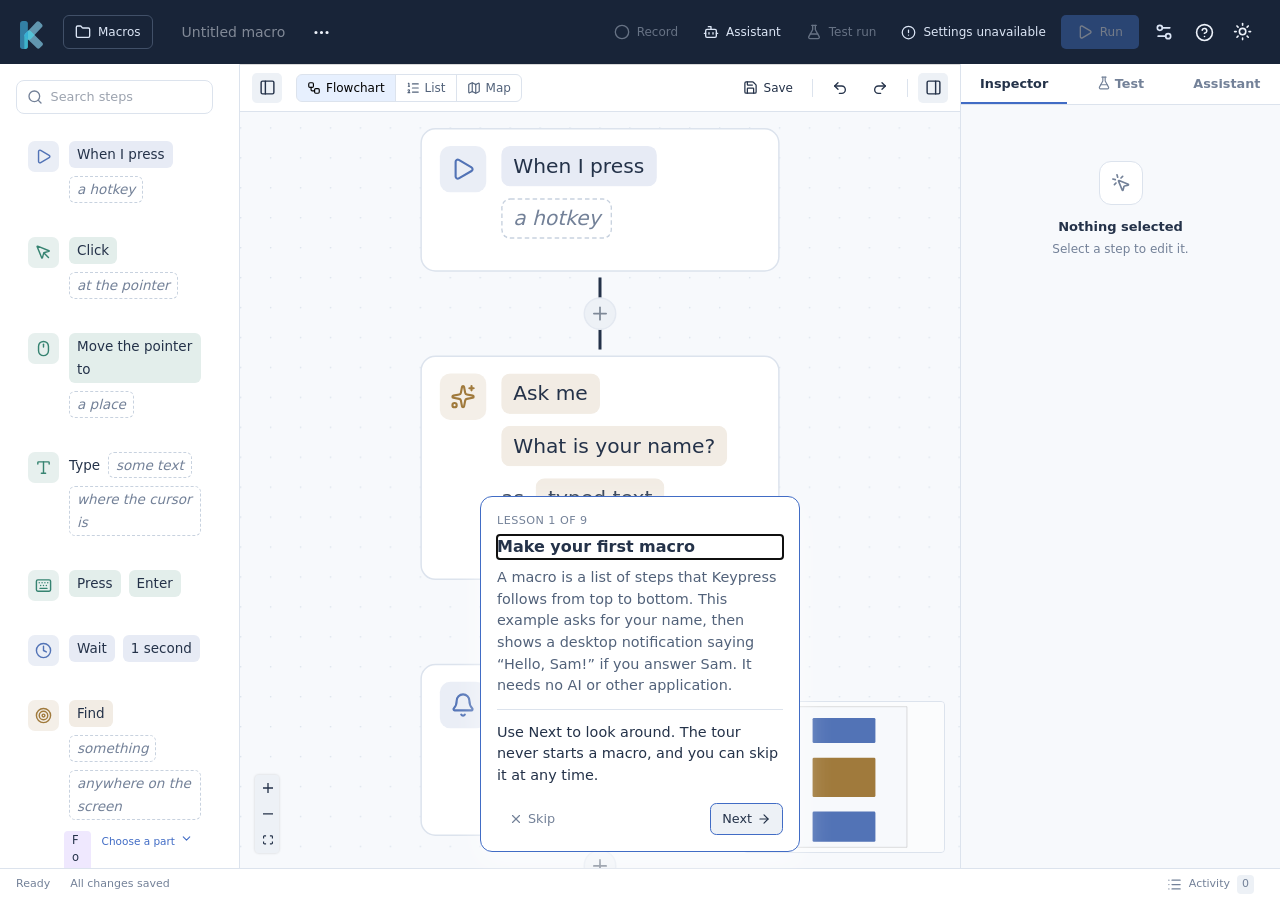
==== commit b874b2f0: "Publish website build" ====
--- a/editor/index.html
+++ b/editor/index.html
@@ -1,5 +1,5 @@
 <!doctype html><html lang="en" class="dark"><head>
 <meta http-equiv="Content-Security-Policy" content="default-src 'none'; script-src 'self'; style-src 'self' 'unsafe-inline' https://fonts.googleapis.com; font-src 'self' https://fonts.gstatic.com; img-src 'self' data: blob:; frame-src 'self'; connect-src 'none'; object-src 'none'; base-uri 'none'; form-action 'none'">
-<meta name="referrer" content="no-referrer"><meta charset="UTF-8"><meta name="viewport" content="width=device-width,initial-scale=1"><title>Try the KeyPress flow editor</title>  <script type="module" crossorigin src="/editor/assets/index-qODkelnr.js"></script>
-  <link rel="stylesheet" crossorigin href="/editor/assets/index-DXpFwy4n.css">
+<meta name="referrer" content="no-referrer"><meta charset="UTF-8"><meta name="viewport" content="width=device-width,initial-scale=1"><title>Try the Keypress flow editor</title>  <script type="module" crossorigin src="/editor/assets/index-2ybAHAB-.js"></script>
+  <link rel="stylesheet" crossorigin href="/editor/assets/index-B3IIEtPk.css">
 </head><body><div id="app"></div></body></html>
--- a/editor/assets/index-B3IIEtPk.css
+++ b/editor/assets/index-B3IIEtPk.css
@@ -0,0 +1 @@
+.theme-toggle-btn.svelte-6upawv{cursor:pointer;background:0 0;border:none;border-radius:.5rem;padding:.5rem}.spin.svelte-6upawv{animation:.3s linear infinite svelte-6upawv-spin}@keyframes svelte-6upawv-spin{0%{transform:rotate(0)}to{transform:rotate(360deg)}}.crash-banner.svelte-qzesfv{z-index:30;max-width:calc(100vw - 2rem);color:var(--main-text);background:var(--main);border:1px solid var(--border);box-shadow:0 6px 20px var(--main-60);border-radius:.6rem;align-items:center;gap:.6rem;padding:.5rem .75rem;font-size:.8rem;display:flex;position:fixed;bottom:1rem;left:1rem}.crash-text.svelte-qzesfv{flex:1}.crash-button.svelte-qzesfv{color:var(--main-text);background:var(--tertiary);border:1px solid var(--border);cursor:pointer;border-radius:.4rem;padding:.25rem .6rem;font-size:.75rem}.crash-button.svelte-qzesfv:hover{background:var(--tertiary-hover)}.crash-button.quiet.svelte-qzesfv{color:var(--tertiary-text);background:0 0;border-color:#0000}.button-group.svelte-1onqvn5{background:var(--tertiary);border-radius:7px;flex-wrap:wrap;align-items:stretch;gap:2px;width:100%;min-width:0;min-height:30px;padding:2px;display:flex}.segment.svelte-ij90e0{min-width:0;min-height:26px;color:var(--secondary-text);text-align:center;overflow-wrap:anywhere;cursor:pointer;background:0 0;border-radius:5px;flex:auto;justify-content:center;align-items:center;gap:5px;padding:3px 8px;font-size:12px;font-weight:500;line-height:1.25;transition:background-color .12s,color .12s;display:flex}.segment.svelte-ij90e0:hover:not(:disabled){color:var(--main-text)}.segment-active.svelte-ij90e0{background:var(--main);color:var(--main-text);font-weight:600;box-shadow:0 1px 2px #0f1e321f,0 0 0 1px #0f1e320a}html.dark .segment-active.svelte-ij90e0{background:var(--tertiary-hover);box-shadow:0 1px 2px #0000004d}.segment-danger.segment-active.svelte-ij90e0{color:var(--danger,#c2414b)}.segment.svelte-ij90e0:disabled{opacity:.45;cursor:not-allowed}.segment.svelte-ij90e0:focus-visible{outline:2px solid var(--link);outline-offset:1px}.report-images.svelte-1p5mcxo{flex-wrap:wrap;gap:12px;display:flex}.report-images.svelte-1p5mcxo>div:where(.svelte-1p5mcxo){flex-direction:column;align-items:flex-start;display:flex}.report-images.svelte-1p5mcxo img:where(.svelte-1p5mcxo){object-fit:contain;width:120px;height:90px}.report-image-preview.svelte-1p5mcxo{object-fit:contain;max-width:100%;max-height:24rem}.report-row.svelte-1p5mcxo{border-top:1px solid var(--border);align-items:center;gap:6px;padding:6px 0;display:flex}.report-row.svelte-1p5mcxo:first-child{border-top:none;padding-top:0}.report-row-name.svelte-1p5mcxo{font-weight:500}.report-row-size.svelte-1p5mcxo{font-variant-numeric:tabular-nums;color:var(--tertiary-text);margin-left:auto;font-size:12px}.report-switches.svelte-1p5mcxo{border-top:1px solid var(--border);flex-direction:column;gap:8px;padding-top:10px;display:flex}.report-contents.svelte-1p5mcxo{flex-direction:column;gap:10px;display:flex}.report-item-name.svelte-1p5mcxo{margin:0 0 4px;font-size:12px;font-weight:600}.report-item-text.svelte-1p5mcxo{white-space:pre-wrap;word-break:break-word;background:var(--main);border:1px solid var(--border);border-radius:6px;max-height:10rem;margin:0;padding:8px;overflow:auto}.report-help.svelte-1p5mcxo{flex-direction:column;gap:8px;display:flex}.report-other-ways.svelte-1p5mcxo{flex-direction:column;gap:8px;padding-left:2px;display:flex}.report-quiet-actions.svelte-1p5mcxo{flex-wrap:wrap;gap:4px;margin-left:-8px;display:flex}.report-diagnostics.svelte-1p5mcxo summary:where(.svelte-1p5mcxo){color:var(--tertiary-text);cursor:pointer;font-size:12px}.report-diagnostics.svelte-1p5mcxo .dlg-field:where(.svelte-1p5mcxo){margin-top:8px}.is-error.svelte-1p5mcxo{color:var(--danger)}.report-result.svelte-1p5mcxo{text-align:center;flex-direction:column;align-items:center;gap:8px;padding:12px 0 4px;display:flex}.report-result-icon.svelte-1p5mcxo{display:flex}.report-result-icon.is-ok.svelte-1p5mcxo{color:var(--node-family-input)}.report-result-icon.is-waiting.svelte-1p5mcxo{color:var(--warn-ink)}.report-result-title.svelte-1p5mcxo{margin:0;font-size:16px;font-weight:600}.report-result-text.svelte-1p5mcxo{max-width:26rem;color:var(--secondary-text);overflow-wrap:anywhere;margin:0}.report-path.svelte-1p5mcxo{word-break:break-all}.report-id.svelte-1p5mcxo{color:var(--secondary-text);flex-wrap:wrap;justify-content:center;align-items:center;gap:6px;margin:4px 0 0;display:flex}.mine-list.svelte-jp1ken{flex-direction:column;gap:10px;display:flex}.mine-row.svelte-jp1ken{gap:6px}.mine-row-head.svelte-jp1ken{align-items:baseline;gap:8px;display:flex}.mine-row-title.svelte-jp1ken{word-break:break-word;flex:1;font-size:13px;font-weight:600}.mine-meta.svelte-jp1ken{color:var(--tertiary-text);gap:12px;font-size:12px;display:flex}.mine-state.svelte-jp1ken{color:var(--secondary-text)}.mine-fixed.svelte-jp1ken,.mine-pending.svelte-jp1ken{margin:0;font-size:12.5px}.mine-reply.svelte-jp1ken{white-space:pre-wrap;word-break:break-word;background:var(--main);border-left:3px solid var(--link);border-radius:5px;margin:0;padding:7px 10px;font-size:12.5px;line-height:1.45}.mine-actions.svelte-jp1ken{flex-wrap:wrap;align-items:center;gap:8px;margin-top:2px;display:flex}.mine-confirm.svelte-jp1ken{font-size:12px}.req-list.svelte-1a2gtbc{flex-direction:column;gap:10px;display:flex}.req-error.svelte-1a2gtbc p:where(.svelte-1a2gtbc){margin:0}.req-error.svelte-1a2gtbc{flex-wrap:wrap;align-items:center;gap:8px;display:flex}.req-row.svelte-1a2gtbc{gap:6px}.req-row-head.svelte-1a2gtbc{align-items:baseline;gap:8px;display:flex}.req-row-title.svelte-1a2gtbc{word-break:break-word;flex:1;font-size:13px;font-weight:600}.req-summary.svelte-1a2gtbc{word-break:break-word;margin:0;font-size:12.5px;line-height:1.45}.req-meta.svelte-1a2gtbc{color:var(--tertiary-text);gap:12px;font-size:12px;display:flex}.req-state.svelte-1a2gtbc{color:var(--secondary-text)}.req-state.is-shipped.svelte-1a2gtbc{color:var(--link)}.req-actions.svelte-1a2gtbc{margin-top:2px;display:flex}.req-foot.svelte-1a2gtbc{justify-content:flex-start}.req-foot-label.svelte-1a2gtbc{color:var(--tertiary-text);font-size:12.5px}.ai-access-notice.svelte-7l1gfo{z-index:60;border:1px solid var(--border);background:var(--main);width:min(420px,100vw - 40px);max-height:calc(100vh - 40px);color:var(--main-text);border-radius:14px;padding:20px;font-size:13px;position:fixed;bottom:20px;right:20px;overflow:auto;box-shadow:0 8px 32px #0003}p.svelte-7l1gfo{margin:10px 0;line-height:1.5}div.svelte-7l1gfo{flex-wrap:wrap;gap:10px;margin-top:16px;display:flex}button.svelte-7l1gfo{border:1px solid var(--border);border-radius:8px;padding:8px 12px}.upgrade.svelte-7l1gfo{background:var(--main-text);color:var(--main)}button.svelte-7l1gfo:focus-visible{outline:2px solid var(--main-text);outline-offset:3px}.restore.svelte-hn1ub5{flex-direction:column;gap:.4rem;margin-top:.5rem;display:flex}.restore.compact.svelte-hn1ub5{gap:.3rem;margin-top:.3rem}.restore-field.svelte-hn1ub5{display:block}.restore-label.svelte-hn1ub5{color:var(--tertiary-text);margin-bottom:.25rem;font-size:.75rem;display:block}.restore-input.svelte-hn1ub5{box-sizing:border-box;width:100%;color:var(--main-text);background:var(--tertiary);border:1px solid var(--border);border-radius:.4rem;padding:.3rem .5rem;font-family:inherit;font-size:.8rem}.restore-actions.svelte-hn1ub5{flex-wrap:wrap;align-items:center;gap:.4rem .8rem;display:flex}.restore-button.svelte-hn1ub5{color:var(--main-text);background:var(--tertiary);border:1px solid var(--border);cursor:pointer;border-radius:.4rem;padding:.3rem .7rem;font-size:.8rem}.restore-button.svelte-hn1ub5:disabled{opacity:.5;cursor:default}.restore-link.svelte-hn1ub5{color:var(--link);cursor:pointer;background:0 0;border:0;padding:0;font-size:.75rem;text-decoration:underline}.restore-link.svelte-hn1ub5:disabled{opacity:.6;cursor:default}.restore-text.svelte-hn1ub5{color:var(--tertiary-text);margin:0;font-size:.75rem;line-height:1.5}.restore-done.svelte-hn1ub5{color:var(--main-text);margin-top:.4rem}.restore-error.svelte-hn1ub5{color:var(--error);margin:.4rem 0 0;font-size:.75rem}.upgrade-backdrop.svelte-158ibgs{z-index:70;-webkit-backdrop-filter:blur(5px);backdrop-filter:blur(5px);background:#0912208f;position:fixed;inset:0}.upgrade-dialog.svelte-158ibgs{z-index:71;border:1px solid var(--border);background:var(--main);width:min(760px,100vw - 32px);max-height:calc(100vh - 40px);color:var(--main-text);text-align:left;isolation:isolate;border-radius:20px;font-size:13px;position:fixed;inset:50% auto auto 50%;overflow:auto;transform:translate(-50%,-50%);box-shadow:0 28px 90px #0000004d}header.svelte-158ibgs{justify-content:space-between;align-items:center;padding:18px 22px 0;display:flex}.upgrade-brand.svelte-158ibgs{color:var(--link);align-items:center;gap:7px;font-weight:650;display:flex}.upgrade-close.svelte-158ibgs{color:var(--tertiary-text);cursor:pointer;background:0 0;border:0;border-radius:7px;place-items:center;padding:5px;display:grid}.upgrade-close.svelte-158ibgs:hover{background:var(--secondary);color:var(--main-text)}.upgrade-intro.svelte-158ibgs{text-align:center;padding:22px 20px 24px}.upgrade-eyebrow.svelte-158ibgs{color:var(--link);letter-spacing:.035em;font-size:11px;font-weight:600}h1.svelte-158ibgs{letter-spacing:-.8px;margin:10px 0;font-size:28px;font-weight:650;line-height:1.2}p.svelte-158ibgs{color:var(--tertiary-text);margin:8px 0 0;line-height:1.55}.upgrade-intro.svelte-158ibgs p:where(.svelte-158ibgs){font-size:13px}.upgrade-trial.svelte-158ibgs{border:1px solid color-mix(in srgb, var(--link) 38%, var(--border));background:linear-gradient(110deg, color-mix(in srgb, var(--link) 12%, var(--main)), var(--main));border-radius:13px;justify-content:space-between;align-items:center;gap:16px;margin:0 22px 20px;padding:16px;display:flex}.upgrade-trial.svelte-158ibgs strong:where(.svelte-158ibgs){font-size:13px;display:block}.upgrade-trial.svelte-158ibgs span:where(.svelte-158ibgs){color:var(--tertiary-text);margin-top:5px;font-size:11px;display:block}.upgrade-plans.ai-plans.svelte-158ibgs{grid-template-columns:repeat(2,minmax(0,1fr))}.owner-offer.svelte-158ibgs{border:1px solid var(--border);background:var(--secondary);text-align:center;border-radius:10px;margin:0 22px 24px;padding:12px 16px;font-size:12px}.upgrade-plans.svelte-158ibgs{grid-template-columns:repeat(3,minmax(0,1fr));gap:12px;padding:0 22px;display:grid}article.svelte-158ibgs{border:1px solid var(--border);background:var(--secondary);border-radius:13px;flex-direction:column;padding:20px 16px 16px;display:flex;position:relative}.plan-featured.svelte-158ibgs{border-color:var(--link);background:color-mix(in srgb, var(--link) 6%, var(--main));box-shadow:0 0 0 1px color-mix(in srgb, var(--link) 14%, transparent)}.plan-saving.svelte-158ibgs{background:var(--link);color:var(--main);border-radius:20px;padding:3px 9px;font-size:10px;font-weight:650;position:absolute;top:-10px;right:12px}.plan-name.svelte-158ibgs{font-size:12px;font-weight:600}.plan-price.svelte-158ibgs{letter-spacing:-1px;color:var(--main-text);margin:12px 0 0;font-size:29px;font-weight:650;line-height:1.2}.plan-price.svelte-158ibgs span:where(.svelte-158ibgs){letter-spacing:0;color:var(--tertiary-text);margin-left:5px;font-size:11px;font-weight:400}article.svelte-158ibgs p:where(.svelte-158ibgs):not(.plan-price){min-height:35px;font-size:11px}ul.svelte-158ibgs{gap:9px;margin:0 0 5px;padding:15px 0;font-size:11px;list-style:none;display:grid}li.svelte-158ibgs{align-items:center;gap:6px;display:flex}li.svelte-158ibgs svg{color:var(--link);flex-shrink:0}.plan-muted.svelte-158ibgs{color:var(--tertiary-text);padding-left:19px}.upgrade-primary.svelte-158ibgs,.upgrade-secondary.svelte-158ibgs{cursor:pointer;border-radius:8px;justify-content:center;align-items:center;gap:7px;padding:9px 13px;font-size:12px;font-weight:600;transition:background .15s,transform .15s;display:inline-flex}.upgrade-primary.svelte-158ibgs{border:1px solid var(--link);background:var(--link);color:var(--main)}.upgrade-secondary.svelte-158ibgs{border:1px solid var(--border);background:var(--main);color:var(--main-text)}.upgrade-primary.svelte-158ibgs:hover,.upgrade-secondary.svelte-158ibgs:hover{filter:brightness(1.08);transform:translateY(-1px)}article.svelte-158ibgs button:where(.svelte-158ibgs){width:100%;margin-top:auto}button.svelte-158ibgs:focus-visible,input.svelte-158ibgs:focus-visible{outline:2px solid var(--link);outline-offset:3px}button.svelte-158ibgs:disabled{opacity:.6;cursor:wait;transform:none}.upgrade-text.svelte-158ibgs{color:var(--link);cursor:pointer;background:0 0;border:0;padding:5px 2px;font-size:11px}.upgrade-text.svelte-158ibgs:hover{text-decoration:underline}footer.svelte-158ibgs{text-align:center;color:var(--tertiary-text);padding:20px 28px 18px;font-size:11px}footer.svelte-158ibgs p:where(.svelte-158ibgs){max-width:560px;margin:7px auto;font-size:10px}.upgrade-progress.svelte-158ibgs{text-align:center;padding:24px 32px 30px}.progress-emblem.svelte-158ibgs{background:color-mix(in srgb, var(--link) 12%, var(--main));width:54px;height:54px;color:var(--link);border-radius:17px;place-items:center;margin:0 auto 16px;display:grid}h2.svelte-158ibgs{letter-spacing:-.4px;margin:0;font-size:22px;font-weight:650}.upgrade-progress.svelte-158ibgs>p:where(.svelte-158ibgs){max-width:440px;margin:10px auto;font-size:13px}.upgrade-steps.svelte-158ibgs{color:var(--tertiary-text);justify-content:center;gap:22px;margin:0;padding:20px 0;list-style:none;display:flex}.upgrade-steps.svelte-158ibgs li:where(.svelte-158ibgs){flex-direction:column;gap:7px;font-size:10px;display:flex}.upgrade-steps.svelte-158ibgs span:where(.svelte-158ibgs){border:1px solid var(--border);border-radius:50%;place-items:center;width:23px;height:23px;margin:auto;display:grid}.upgrade-steps.svelte-158ibgs .done:where(.svelte-158ibgs){color:var(--link)}.upgrade-steps.svelte-158ibgs .done:where(.svelte-158ibgs) span:where(.svelte-158ibgs){background:var(--link);color:var(--main);border-color:var(--link)}.progress-actions.svelte-158ibgs{flex-wrap:wrap;justify-content:center;align-items:center;gap:9px;margin-top:17px;display:flex}.upgrade-progress.svelte-158ibgs .upgrade-error:where(.svelte-158ibgs){color:var(--error);background:var(--secondary);border-radius:8px;padding:10px 12px;font-size:12px}.upgrade-progress.svelte-158ibgs input:where(.svelte-158ibgs){box-sizing:border-box;border:1px solid var(--border);background:var(--secondary);width:100%;color:var(--main-text);border-radius:7px;margin-top:15px;padding:8px;font-size:11px}.stop-waiting.svelte-158ibgs{color:var(--tertiary-text);margin-top:12px}.upgrade-toast.svelte-158ibgs{z-index:65;border:1px solid color-mix(in srgb, var(--link) 45%, var(--border));background:var(--main);max-width:min(360px,100vw - 40px);color:var(--link);border-radius:13px;align-items:center;gap:11px;padding:13px 14px;display:flex;position:fixed;bottom:48px;right:20px;box-shadow:0 12px 38px #0003}.toast-content.svelte-158ibgs{text-align:left;color:var(--main-text);cursor:pointer;background:0 0;border:0;flex-direction:column;align-items:flex-start;gap:3px;display:flex}.toast-content.svelte-158ibgs strong:where(.svelte-158ibgs){font-size:12px;font-weight:600}.toast-content.svelte-158ibgs span:where(.svelte-158ibgs){color:var(--tertiary-text);font-size:10px}svg.upgrade-spin{animation:1.4s linear infinite svelte-158ibgs-upgrade-spin}@keyframes svelte-158ibgs-upgrade-spin{to{transform:rotate(360deg)}}@media (width<=620px){.upgrade-plans.svelte-158ibgs,.upgrade-plans.ai-plans.svelte-158ibgs{grid-template-columns:1fr;gap:16px}.upgrade-trial.svelte-158ibgs{flex-direction:column;align-items:stretch}.upgrade-intro.svelte-158ibgs h1:where(.svelte-158ibgs){font-size:23px}article.svelte-158ibgs{padding:16px}article.svelte-158ibgs p:where(.svelte-158ibgs):not(.plan-price){min-height:0}ul.svelte-158ibgs{padding:10px 0}.upgrade-steps.svelte-158ibgs{gap:12px}.upgrade-progress.svelte-158ibgs{padding:24px 20px}}@media (prefers-reduced-motion:reduce){svg.upgrade-spin{animation:none}.upgrade-primary.svelte-158ibgs,.upgrade-secondary.svelte-158ibgs{transition:none}}@layer properties{@supports (((-webkit-hyphens:none)) and (not (margin-trim:inline))) or ((-moz-orient:inline) and (not (color:rgb(from red r g b)))){*,:before,:after,::backdrop{--tw-scale-x:1;--tw-scale-y:1;--tw-scale-z:1;--tw-rotate-x:initial;--tw-rotate-y:initial;--tw-rotate-z:initial;--tw-skew-x:initial;--tw-skew-y:initial;--tw-border-style:solid;--tw-shadow:0 0 #0000;--tw-shadow-color:initial;--tw-shadow-alpha:100%;--tw-inset-shadow:0 0 #0000;--tw-inset-shadow-color:initial;--tw-inset-shadow-alpha:100%;--tw-ring-color:initial;--tw-ring-shadow:0 0 #0000;--tw-inset-ring-color:initial;--tw-inset-ring-shadow:0 0 #0000;--tw-ring-inset:initial;--tw-ring-offset-width:0px;--tw-ring-offset-color:#fff;--tw-ring-offset-shadow:0 0 #0000;--tw-outline-style:solid;--tw-blur:initial;--tw-brightness:initial;--tw-contrast:initial;--tw-grayscale:initial;--tw-hue-rotate:initial;--tw-invert:initial;--tw-opacity:initial;--tw-saturate:initial;--tw-sepia:initial;--tw-drop-shadow:initial;--tw-drop-shadow-color:initial;--tw-drop-shadow-alpha:100%;--tw-drop-shadow-size:initial;--tw-backdrop-blur:initial;--tw-backdrop-brightness:initial;--tw-backdrop-contrast:initial;--tw-backdrop-grayscale:initial;--tw-backdrop-hue-rotate:initial;--tw-backdrop-invert:initial;--tw-backdrop-opacity:initial;--tw-backdrop-saturate:initial;--tw-backdrop-sepia:initial;--tw-duration:initial;--tw-ease:initial}}}@layer theme{:root,:host{--font-sans:-apple-system, BlinkMacSystemFont, "Segoe UI", Roboto, "Helvetica Neue", "Noto Sans", Arial, sans-serif, "Apple Color Emoji", "Segoe UI Emoji", "Segoe UI Symbol", "Noto Color Emoji";--font-mono:ui-monospace, SFMono-Regular, Menlo, Monaco, Consolas, "Liberation Mono", "Courier New", monospace;--color-red-500:#ef4444;--color-yellow-500:#eab308;--color-green-500:#22c55e;--color-blue-500:#3b82f6;--color-gray-200:#e5e7eb;--color-gray-400:#9ca3af;--color-white:#fff;--spacing:.25rem;--text-sm:.875rem;--text-sm--line-height:calc(1.25 / .875);--ease-out:cubic-bezier(0, 0, .2, 1);--ease-in-out:cubic-bezier(.4, 0, .2, 1);--default-transition-duration:.15s;--default-transition-timing-function:cubic-bezier(.4, 0, .2, 1);--default-font-family:var(--font-sans);--default-mono-font-family:var(--font-mono)}}@layer base{*,:after,:before,::backdrop{box-sizing:border-box;border:0 solid;margin:0;padding:0}::file-selector-button{box-sizing:border-box;border:0 solid;margin:0;padding:0}html,:host{-webkit-text-size-adjust:100%;tab-size:4;line-height:1.5;font-family:var(--default-font-family,-apple-system, BlinkMacSystemFont, "Segoe UI", Roboto, "Helvetica Neue", "Noto Sans", Arial, sans-serif, "Apple Color Emoji", "Segoe UI Emoji", "Segoe UI Symbol", "Noto Color Emoji");font-feature-settings:var(--default-font-feature-settings,normal);font-variation-settings:var(--default-font-variation-settings,normal);-webkit-tap-highlight-color:transparent}hr{height:0;color:inherit;border-top-width:1px}abbr:where([title]){-webkit-text-decoration:underline dotted;text-decoration:underline dotted}h1,h2,h3,h4,h5,h6{font-size:inherit;font-weight:inherit}a{color:inherit;-webkit-text-decoration:inherit;-webkit-text-decoration:inherit;-webkit-text-decoration:inherit;-webkit-text-decoration:inherit;text-decoration:inherit}b,strong{font-weight:bolder}code,kbd,samp,pre{font-family:var(--default-mono-font-family,ui-monospace, SFMono-Regular, Menlo, Monaco, Consolas, "Liberation Mono", "Courier New", monospace);font-feature-settings:var(--default-mono-font-feature-settings,normal);font-variation-settings:var(--default-mono-font-variation-settings,normal);font-size:1em}small{font-size:80%}sub,sup{vertical-align:baseline;font-size:75%;line-height:0;position:relative}sub{bottom:-.25em}sup{top:-.5em}table{text-indent:0;border-color:inherit;border-collapse:collapse}:-moz-focusring:where(:not(iframe)){outline:auto}progress{vertical-align:baseline}summary{display:list-item}ol,ul,menu{list-style:none}img,svg,video,canvas,audio,iframe,embed,object{vertical-align:middle;display:block}img,video{max-width:100%;height:auto}button,input,select,optgroup,textarea{font:inherit;font-feature-settings:inherit;font-variation-settings:inherit;letter-spacing:inherit;color:inherit;opacity:1;background-color:#0000;border-radius:0}::file-selector-button{font:inherit;font-feature-settings:inherit;font-variation-settings:inherit;letter-spacing:inherit;color:inherit;opacity:1;background-color:#0000;border-radius:0}:where(select:is([multiple],[size])) optgroup{font-weight:bolder}:where(select:is([multiple],[size])) optgroup option{padding-inline-start:20px}::file-selector-button{margin-inline-end:4px}::placeholder{opacity:1}@supports (not ((-webkit-appearance:-apple-pay-button))) or (contain-intrinsic-size:1px){::placeholder{color:currentColor}@supports (color:color-mix(in lab, red, red)){::placeholder{color:color-mix(in oklab, currentcolor 50%, transparent)}}}textarea{resize:vertical}::-webkit-search-decoration{-webkit-appearance:none}::-webkit-date-and-time-value{min-height:1lh;text-align:inherit}::-webkit-datetime-edit{display:inline-flex}::-webkit-datetime-edit-fields-wrapper{padding:0}::-webkit-datetime-edit{padding-block:0}::-webkit-datetime-edit-year-field{padding-block:0}::-webkit-datetime-edit-month-field{padding-block:0}::-webkit-datetime-edit-day-field{padding-block:0}::-webkit-datetime-edit-hour-field{padding-block:0}::-webkit-datetime-edit-minute-field{padding-block:0}::-webkit-datetime-edit-second-field{padding-block:0}::-webkit-datetime-edit-millisecond-field{padding-block:0}::-webkit-datetime-edit-meridiem-field{padding-block:0}::-webkit-calendar-picker-indicator{line-height:1}:-moz-ui-invalid{box-shadow:none}button,input:where([type=button],[type=reset],[type=submit]){appearance:button}::file-selector-button{appearance:button}::-webkit-inner-spin-button{height:auto}::-webkit-outer-spin-button{height:auto}[hidden]:where(:not([hidden=until-found])){display:none!important}*,:after,:before,::backdrop{border-color:var(--color-gray-200,currentcolor)}::file-selector-button{border-color:var(--color-gray-200,currentcolor)}input::placeholder,textarea::placeholder{color:var(--color-gray-400)}button:not(:disabled),[role=button]:not(:disabled){cursor:pointer}html{font-family:Inter,"system-ui"}@supports (font-variation-settings:normal){html{font-family:InterVariable,"system-ui"}}body{margin:0}*{transition-property:background,border-color,opacity,box-shadow,top,bottom,left,margin,right;transition-duration:.2s}body,h1,h2,h3,h4,h5,h6{font-family:InterVariable,"system-ui"}}@layer components;@layer utilities{.\@container{container-type:inline-size}.collapse{visibility:collapse}.invisible{visibility:hidden}.visible{visibility:visible}.sr-only{clip-path:inset(50%);white-space:nowrap;border-width:0;width:1px;height:1px;margin:-1px;padding:0;position:absolute;overflow:hidden}.absolute{position:absolute}.fixed{position:fixed}.relative{position:relative}.static{position:static}.container{width:100%}@media (width>=40rem){.container{max-width:40rem}}@media (width>=48rem){.container{max-width:48rem}}@media (width>=64rem){.container{max-width:64rem}}@media (width>=80rem){.container{max-width:80rem}}@media (width>=96rem){.container{max-width:96rem}}.mr-1{margin-right:var(--spacing)}.mr-6{margin-right:calc(var(--spacing) * 6)}.ml-4{margin-left:calc(var(--spacing) * 4)}.\!hidden{display:none!important}.block{display:block}.contents{display:contents}.flex{display:flex}.grid{display:grid}.hidden{display:none}.inline{display:inline}.inline-block{display:inline-block}.table{display:table}.h-3\.5{height:calc(var(--spacing) * 3.5)}.h-4{height:calc(var(--spacing) * 4)}.h-5{height:calc(var(--spacing) * 5)}.h-8{height:calc(var(--spacing) * 8)}.h-\[1\.2rem\]{height:1.2rem}.h-full{height:100%}.h-screen{height:100vh}.w-3\.5{width:calc(var(--spacing) * 3.5)}.w-4{width:calc(var(--spacing) * 4)}.w-5{width:calc(var(--spacing) * 5)}.w-8{width:calc(var(--spacing) * 8)}.w-\[1\.2rem\]{width:1.2rem}.w-auto{width:auto}.w-full{width:100%}.max-w-full{max-width:100%}.flex-1{flex:1}.flex-shrink,.shrink{flex-shrink:1}.shrink-0{flex-shrink:0}.grow{flex-grow:1}.border-collapse{border-collapse:collapse}.scale-0{--tw-scale-x:0%;--tw-scale-y:0%;--tw-scale-z:0%;scale:var(--tw-scale-x) var(--tw-scale-y)}.scale-100{--tw-scale-x:100%;--tw-scale-y:100%;--tw-scale-z:100%;scale:var(--tw-scale-x) var(--tw-scale-y)}.rotate-0{rotate:0deg}.rotate-90{rotate:90deg}.transform{transform:var(--tw-rotate-x,) var(--tw-rotate-y,) var(--tw-rotate-z,) var(--tw-skew-x,) var(--tw-skew-y,)}.resize{resize:both}.flex-wrap{flex-wrap:wrap}.items-center{align-items:center}.justify-center{justify-content:center}.gap-1{gap:var(--spacing)}.gap-1\.5{gap:calc(var(--spacing) * 1.5)}.gap-2{gap:calc(var(--spacing) * 2)}.gap-3{gap:calc(var(--spacing) * 3)}.gap-4{gap:calc(var(--spacing) * 4)}.overflow-hidden{overflow:hidden}.rounded{border-radius:.25rem}.border{border-style:var(--tw-border-style);border-width:1px}.stroke-white{stroke:var(--color-white)}.object-contain{object-fit:contain}.pr-0{padding-right:0}.pl-0{padding-left:0}.pl-80{padding-left:calc(var(--spacing) * 80)}.text-sm{font-size:var(--text-sm);line-height:var(--tw-leading,var(--text-sm--line-height))}.text-\[var\(--accent-text\)\]{color:var(--accent-text)}.text-\[var\(--main-text\)\]{color:var(--main-text)}.text-\[var\(--tertiary-text\)\]{color:var(--tertiary-text)}.text-blue-500{color:var(--color-blue-500)}.text-green-500{color:var(--color-green-500)}.text-red-500{color:var(--color-red-500)}.text-white{color:var(--color-white)}.text-yellow-500{color:var(--color-yellow-500)}.italic{font-style:italic}.underline{text-decoration-line:underline}.shadow{--tw-shadow:0 1px 3px 0 var(--tw-shadow-color,#0000001a), 0 1px 2px -1px var(--tw-shadow-color,#0000001a);box-shadow:var(--tw-inset-shadow), var(--tw-inset-ring-shadow), var(--tw-ring-offset-shadow), var(--tw-ring-shadow), var(--tw-shadow)}.ring{--tw-ring-shadow:var(--tw-ring-inset,) 0 0 0 calc(1px + var(--tw-ring-offset-width)) var(--tw-ring-color,currentcolor);box-shadow:var(--tw-inset-shadow), var(--tw-inset-ring-shadow), var(--tw-ring-offset-shadow), var(--tw-ring-shadow), var(--tw-shadow)}.outline{outline-style:var(--tw-outline-style);outline-width:1px}.blur{--tw-blur:blur(8px);filter:var(--tw-blur,) var(--tw-brightness,) var(--tw-contrast,) var(--tw-grayscale,) var(--tw-hue-rotate,) var(--tw-invert,) var(--tw-saturate,) var(--tw-sepia,) var(--tw-drop-shadow,)}.invert{--tw-invert:invert(100%);filter:var(--tw-blur,) var(--tw-brightness,) var(--tw-contrast,) var(--tw-grayscale,) var(--tw-hue-rotate,) var(--tw-invert,) var(--tw-saturate,) var(--tw-sepia,) var(--tw-drop-shadow,)}.filter{filter:var(--tw-blur,) var(--tw-brightness,) var(--tw-contrast,) var(--tw-grayscale,) var(--tw-hue-rotate,) var(--tw-invert,) var(--tw-saturate,) var(--tw-sepia,) var(--tw-drop-shadow,)}.backdrop-filter{-webkit-backdrop-filter:var(--tw-backdrop-blur,) var(--tw-backdrop-brightness,) var(--tw-backdrop-contrast,) var(--tw-backdrop-grayscale,) var(--tw-backdrop-hue-rotate,) var(--tw-backdrop-invert,) var(--tw-backdrop-opacity,) var(--tw-backdrop-saturate,) var(--tw-backdrop-sepia,);backdrop-filter:var(--tw-backdrop-blur,) var(--tw-backdrop-brightness,) var(--tw-backdrop-contrast,) var(--tw-backdrop-grayscale,) var(--tw-backdrop-hue-rotate,) var(--tw-backdrop-invert,) var(--tw-backdrop-opacity,) var(--tw-backdrop-saturate,) var(--tw-backdrop-sepia,)}.transition{transition-property:color,background-color,border-color,outline-color,text-decoration-color,fill,stroke,--tw-gradient-from,--tw-gradient-via,--tw-gradient-to,opacity,box-shadow,transform,translate,scale,rotate,filter,-webkit-backdrop-filter,backdrop-filter,display,content-visibility,overlay,pointer-events;transition-timing-function:var(--tw-ease,var(--default-transition-timing-function));transition-duration:var(--tw-duration,var(--default-transition-duration))}.transition-all{transition-property:all;transition-timing-function:var(--tw-ease,var(--default-transition-timing-function));transition-duration:var(--tw-duration,var(--default-transition-duration))}.duration-300{--tw-duration:.3s;transition-duration:.3s}.ease-in-out{--tw-ease:var(--ease-in-out);transition-timing-function:var(--ease-in-out)}.ease-out{--tw-ease:var(--ease-out);transition-timing-function:var(--ease-out)}.select-all{-webkit-user-select:all;user-select:all}.dark\:scale-0:where(.dark,.dark *){--tw-scale-x:0%;--tw-scale-y:0%;--tw-scale-z:0%;scale:var(--tw-scale-x) var(--tw-scale-y)}.dark\:scale-100:where(.dark,.dark *){--tw-scale-x:100%;--tw-scale-y:100%;--tw-scale-z:100%;scale:var(--tw-scale-x) var(--tw-scale-y)}.dark\:-rotate-90:where(.dark,.dark *){rotate:-90deg}.dark\:rotate-0:where(.dark,.dark *){rotate:0deg}}*{scrollbar-width:thin;scrollbar-color:var(--tertiary-text) transparent}@supports (color:color-mix(in lab, red, red)){*{scrollbar-color:color-mix(in srgb, var(--tertiary-text) 38%, transparent) transparent}}::-webkit-scrollbar{width:12px;height:12px}::-webkit-scrollbar-track{background:0 0}::-webkit-scrollbar-thumb{background-color:var(--tertiary-text);border:3px solid #0000;border-radius:2px;min-width:28px;min-height:28px}@supports (color:color-mix(in lab, red, red)){::-webkit-scrollbar-thumb{background-color:color-mix(in srgb, var(--tertiary-text) 38%, transparent)}}::-webkit-scrollbar-thumb{background-image:linear-gradient(var(--main), var(--main)), linear-gradient(var(--main), var(--main)), linear-gradient(var(--main), var(--main))}@supports (color:color-mix(in lab, red, red)){::-webkit-scrollbar-thumb{background-image:linear-gradient(color-mix(in srgb, var(--main) 78%, transparent), color-mix(in srgb, var(--main) 78%, transparent)), linear-gradient(color-mix(in srgb, var(--main) 78%, transparent), color-mix(in srgb, var(--main) 78%, transparent)), linear-gradient(color-mix(in srgb, var(--main) 78%, transparent), color-mix(in srgb, var(--main) 78%, transparent))}}::-webkit-scrollbar-thumb{background-position:50% calc(50% - 3px),50%,50% calc(50% + 3px);background-repeat:no-repeat;background-size:8px 1px;background-clip:padding-box}::-webkit-scrollbar-thumb:hover{background-color:var(--tertiary-text)}@supports (color:color-mix(in lab, red, red)){::-webkit-scrollbar-thumb:hover{background-color:color-mix(in srgb, var(--tertiary-text) 58%, transparent)}}::-webkit-scrollbar-thumb:horizontal{background-position:calc(50% - 3px),50%,calc(50% + 3px);background-size:1px 8px}::-webkit-scrollbar-corner{background:0 0}:root{--dark-0:#000;--dark-00:#3b3b3b;--dark-1:#1e1e1e;--dark-2:#2e2e2e;--dark-3:#3e3e3e;--dark-4:#4e4e4e;--dark-5:#5e5e5e;--dark-6:#6e6e6e;--dark-7:#7e7e7e;--dark-8:#8e8e8e;--light-0:#fff;--light-00:#fffffff5;--light-1:#e1e1e1;--light-2:#d1d1d1;--light-3:#c1c1c1;--light-4:#b1b1b1;--light-5:#a1a1a1;--light-6:#919191;--light-7:#818181;--light-8:#717171;--link-light:#2563eb;--link-dark:#3b82f6;--error-color-light:#dc2626;--error-color-dark:#f87171;--unreachable-glow-light:#71717a;--unreachable-glow-soft-light:#71717a73;--unreachable-glow-dark:#a1a1aa;--unreachable-glow-soft-dark:#a1a1aa8c;--assistant-glow-light:#0891b2;--assistant-glow-soft-light:#0891b259;--assistant-glow-dark:#22d3ee;--assistant-glow-soft-dark:#22d3ee66;--succeeded-glow-light:#16a34a;--succeeded-glow-soft-light:#16a34a59;--succeeded-glow-dark:#4ade80;--succeeded-glow-soft-dark:#4ade8066;--failed-glow-light:#dc2626;--failed-glow-soft-light:#dc262673;--failed-glow-dark:#f87171;--failed-glow-soft-dark:#f871718c;--armed-outline-light:#e11d48;--armed-outline-dark:#fb7185;--travelled-edge-light:#0f172abf;--travelled-edge-soft-light:#0f172a66;--travelled-edge-dark:#fffc;--travelled-edge-soft-dark:#ffffff73;--skipped-mark-light:#475569;--skipped-mark-dark:#94a3b8;--dark-0-60:#0009;--light-0-60:#fff9;--keypress-1-dark:#000020;--keypress-1-light:#000020;--radius:.5rem}@keyframes spin{0%{transform:rotate(0)}to{transform:rotate(360deg)}}[data-popover]{transition-property:background,border-color,opacity,box-shadow}:root{--lightningcss-light:initial;--lightningcss-dark: ;color-scheme:light;--main:var(--light-0);--main-close:var(--light-0);--main-hover:var(--light-1);--secondary:var(--light-1);--secondary-hover:var(--light-2);--tertiary:var(--light-2);--tertiary-hover:var(--light-3);--accent:var(--light-3);--accent-hover:var(--light-4);--main-text:var(--dark-0);--main-text-hover:var(--dark-1);--secondary-text:var(--dark-1);--secondary-text-hover:var(--dark-2);--tertiary-text:var(--dark-2);--tertiary-text-hover:var(--dark-3);--accent-text:var(--dark-3);--accent-text-hover:var(--dark-4);--border:var(--dark-2);--border-hover:var(--light-7);--main-60:var(--light-0-60);--link:var(--link-light);--error:var(--error-color-light);--keypress-1:var(--keypress-1-light);--keypress-1-text:var(--light-0);--unreachable-glow:var(--unreachable-glow-light);--unreachable-glow-soft:var(--unreachable-glow-soft-light);--failed-glow:var(--failed-glow-light);--assistant-glow:var(--assistant-glow-light);--assistant-glow-soft:var(--assistant-glow-soft-light);--succeeded-glow:var(--succeeded-glow-light);--succeeded-glow-soft:var(--succeeded-glow-soft-light);--failed-glow-soft:var(--failed-glow-soft-light);--armed-outline:var(--armed-outline-light);--travelled-edge:var(--travelled-edge-light);--travelled-edge-soft:var(--travelled-edge-soft-light);--skipped-mark:var(--skipped-mark-light);--node-family-flow:#5273b6;--node-family-input:#368371;--node-family-screen:#a07a3c;--node-family-system:#8873ae}:root.dark{--lightningcss-light: ;--lightningcss-dark:initial;color-scheme:dark;--main:var(--dark-0);--main-close:var(--dark-00);--main-hover:var(--dark-1);--secondary:var(--dark-1);--secondary-hover:var(--dark-2);--tertiary:var(--dark-2);--tertiary-hover:var(--dark-3);--accent:var(--dark-3);--accent-hover:var(--dark-4);--main-text:var(--light-0);--main-text-hover:var(--light-1);--secondary-text:var(--light-1);--secondary-text-hover:var(--light-2);--tertiary-text:var(--light-2);--tertiary-text-hover:var(--light-3);--accent-text:var(--light-3);--accent-text-hover:var(--light-4);--border:var(--light-1);--border-hover:var(--dark-8);--main-60:var(--dark-0-60);--link:var(--link-dark);--error:var(--error-color-dark);--keypress-1:var(--keypress-1-dark);--keypress-1-text:var(--light-0);--unreachable-glow:var(--unreachable-glow-dark);--unreachable-glow-soft:var(--unreachable-glow-soft-dark);--failed-glow:var(--failed-glow-dark);--assistant-glow:var(--assistant-glow-dark);--assistant-glow-soft:var(--assistant-glow-soft-dark);--succeeded-glow:var(--succeeded-glow-dark);--succeeded-glow-soft:var(--succeeded-glow-soft-dark);--failed-glow-soft:var(--failed-glow-soft-dark);--armed-outline:var(--armed-outline-dark);--travelled-edge:var(--travelled-edge-dark);--travelled-edge-soft:var(--travelled-edge-soft-dark);--skipped-mark:var(--skipped-mark-dark);--node-family-flow:#92b1f2;--node-family-input:#73c8ae;--node-family-screen:#ddbc7b;--node-family-system:#baa6e0}.assistant-edited-field.assistant-edited-field.assistant-edited-field{box-shadow:0 0 0 1px var(--assistant-glow), 0 0 10px 2px var(--assistant-glow-soft);border-radius:5px}.assistant-edited-field:focus-visible{outline:2px solid var(--link);outline-offset:3px}@property --tw-scale-x{syntax:"*";inherits:false;initial-value:1}@property --tw-scale-y{syntax:"*";inherits:false;initial-value:1}@property --tw-scale-z{syntax:"*";inherits:false;initial-value:1}@property --tw-rotate-x{syntax:"*";inherits:false}@property --tw-rotate-y{syntax:"*";inherits:false}@property --tw-rotate-z{syntax:"*";inherits:false}@property --tw-skew-x{syntax:"*";inherits:false}@property --tw-skew-y{syntax:"*";inherits:false}@property --tw-border-style{syntax:"*";inherits:false;initial-value:solid}@property --tw-shadow{syntax:"*";inherits:false;initial-value:0 0 #0000}@property --tw-shadow-color{syntax:"*";inherits:false}@property --tw-shadow-alpha{syntax:"<percentage>";inherits:false;initial-value:100%}@property --tw-inset-shadow{syntax:"*";inherits:false;initial-value:0 0 #0000}@property --tw-inset-shadow-color{syntax:"*";inherits:false}@property --tw-inset-shadow-alpha{syntax:"<percentage>";inherits:false;initial-value:100%}@property --tw-ring-color{syntax:"*";inherits:false}@property --tw-ring-shadow{syntax:"*";inherits:false;initial-value:0 0 #0000}@property --tw-inset-ring-color{syntax:"*";inherits:false}@property --tw-inset-ring-shadow{syntax:"*";inherits:false;initial-value:0 0 #0000}@property --tw-ring-inset{syntax:"*";inherits:false}@property --tw-ring-offset-width{syntax:"<length>";inherits:false;initial-value:0}@property --tw-ring-offset-color{syntax:"*";inherits:false;initial-value:#fff}@property --tw-ring-offset-shadow{syntax:"*";inherits:false;initial-value:0 0 #0000}@property --tw-outline-style{syntax:"*";inherits:false;initial-value:solid}@property --tw-blur{syntax:"*";inherits:false}@property --tw-brightness{syntax:"*";inherits:false}@property --tw-contrast{syntax:"*";inherits:false}@property --tw-grayscale{syntax:"*";inherits:false}@property --tw-hue-rotate{syntax:"*";inherits:false}@property --tw-invert{syntax:"*";inherits:false}@property --tw-opacity{syntax:"*";inherits:false}@property --tw-saturate{syntax:"*";inherits:false}@property --tw-sepia{syntax:"*";inherits:false}@property --tw-drop-shadow{syntax:"*";inherits:false}@property --tw-drop-shadow-color{syntax:"*";inherits:false}@property --tw-drop-shadow-alpha{syntax:"<percentage>";inherits:false;initial-value:100%}@property --tw-drop-shadow-size{syntax:"*";inherits:false}@property --tw-backdrop-blur{syntax:"*";inherits:false}@property --tw-backdrop-brightness{syntax:"*";inherits:false}@property --tw-backdrop-contrast{syntax:"*";inherits:false}@property --tw-backdrop-grayscale{syntax:"*";inherits:false}@property --tw-backdrop-hue-rotate{syntax:"*";inherits:false}@property --tw-backdrop-invert{syntax:"*";inherits:false}@property --tw-backdrop-opacity{syntax:"*";inherits:false}@property --tw-backdrop-saturate{syntax:"*";inherits:false}@property --tw-backdrop-sepia{syntax:"*";inherits:false}@property --tw-duration{syntax:"*";inherits:false}@property --tw-ease{syntax:"*";inherits:false}.navbar-container{z-index:10;background-color:var(--keypress-1);justify-content:space-between;align-items:center;height:4rem;padding:0 1.5rem;display:flex;position:fixed;top:0;left:0;right:0}.navbar-left{flex-wrap:nowrap;align-items:center;display:flex}.nav-btn{transition:background-color all .3s ease;-webkit-backdrop-filter:blur(10px);backdrop-filter:blur(10px);color:var(--keypress-1-text);background:#ffffff26;border-radius:.375rem;flex-shrink:0;margin-right:1rem;padding:.5rem 1rem;box-shadow:0 4px 30px #0003}.nav-btn:hover{background-color:#ffffff40}.nav-btn:focus-visible{outline:2px solid var(--keypress-1-text);outline-offset:2px}.navbar-left .logo{flex-shrink:0;margin-right:1rem;transition:opacity .3s,margin-right .3s}@media (width<=500px){.navbar-left .logo{opacity:0;width:0;margin-right:0;overflow:hidden}.nav-btn{margin-right:.5rem}}:root{--main:#fff;--secondary:#f7f9fc;--tertiary:#edf1f6;--tertiary-hover:#e3eaf3;--main-text:#243249;--secondary-text:#52627a;--tertiary-text:#738198;--border:#dce3ed;--glass-fill:#fafcffa3;--glass-line:#96a6be42;--glass-sheen:#ffffff9e;--glass-highlight:#ffffffe6;--glass-rim:#8294b214;--glass-shadow:#1c305014;--glass-header:var(--main);--link:#416cc5;--accent:#d6dfe9;--main-hover:var(--secondary);--secondary-hover:var(--tertiary);--border-strong:#c8d2df;--danger:#c2414b;--warn-ink:#8a5a14;--warn-bg:#fdf6e9;--warn-line:#f0dcb4}:root.dark{--main:#202a39;--secondary:#182231;--tertiary:#2b3749;--tertiary-hover:#354258;--main-text:#e1e7f1;--secondary-text:#b3bfd1;--tertiary-text:#94a3ba;--border:#354154;--glass-fill:#24283052;--glass-line:#ebf1ff24;--glass-sheen:#f5f8ff21;--glass-highlight:#fafcff61;--glass-rim:#e6edff0f;--glass-shadow:#0307104d;--link:#7b9de0;--accent:#344154;--border-strong:#445169;--danger:#f07983;--warn-ink:#f1cd8a;--warn-bg:#2e2a22;--warn-line:#5a4a2c}.navbar-container{background:#182438}.navbar-container .nav-btn{-webkit-backdrop-filter:none;backdrop-filter:none;box-shadow:none;background:0 0;border:1px solid #415068;border-radius:6px}.navbar-container .logo img{width:26px;margin:0}.dlg-backdrop{z-index:50;background:var(--main-60);position:fixed;inset:0}.dlg{z-index:51;text-align:left;width:min(34rem,100vw - 2rem);max-height:88vh;color:var(--main-text);background:var(--main);border:1px solid var(--border);border-radius:12px;flex-direction:column;font-size:13px;line-height:1.4;display:flex;position:fixed;top:50%;left:50%;transform:translate(-50%,-50%);box-shadow:0 18px 48px #0f1e3247}.dlg-head{align-items:flex-start;gap:8px;padding:14px 16px 10px;display:flex}.dlg-head-text{flex:1;min-width:0}.dlg-title{margin:0;font-size:15px;font-weight:600}.dlg-sub{color:var(--tertiary-text);overflow-wrap:anywhere;margin:2px 0 0;font-size:12px}.dlg-close{color:var(--tertiary-text);cursor:pointer;border-radius:6px;flex:none;margin-left:auto;padding:4px;display:flex}.dlg-close:hover{background:var(--tertiary);color:var(--main-text)}.dlg-body{flex-direction:column;flex:auto;gap:14px;min-height:0;padding:4px 16px 16px;display:flex;overflow-y:auto}.dlg-foot{border-top:1px solid var(--border);flex-wrap:wrap;justify-content:flex-end;align-items:center;gap:8px;padding:12px 16px;display:flex}.dlg-foot-note{flex:12rem;min-width:0}.dlg-field{flex-direction:column;gap:5px;display:flex}.dlg-label{color:var(--secondary-text);font-size:12px;font-weight:500}.dlg-input{width:100%;color:var(--main-text);background:var(--main);border:1px solid var(--border-strong,var(--border));border-radius:7px;padding:7px 9px;font-size:13px;line-height:1.4}.dlg-input:focus{border-color:var(--link);box-shadow:0 0 0 2px color-mix(in srgb, var(--link) 28%, transparent);outline:none}.dlg-input::placeholder{color:var(--tertiary-text)}textarea.dlg-input{resize:vertical}.dlg-mono{font-family:ui-monospace,Cascadia Mono,Consolas,monospace;font-size:11.5px;line-height:1.45}.dlg-help{color:var(--tertiary-text);margin:0;font-size:11.5px;line-height:1.45}.dlg-help strong{color:var(--secondary-text);font-weight:600}.dlg-error{color:var(--danger);margin:0;font-size:12px;line-height:1.45}.dlg-quiet{color:var(--tertiary-text);margin:0;font-size:12px;line-height:1.5}.dlg-switch-row{cursor:pointer;align-items:center;gap:9px;font-size:13px;display:flex}.dlg-btn{height:32px;color:var(--secondary-text);border:1px solid var(--border-strong,var(--border));cursor:pointer;background:0 0;border-radius:7px;justify-content:center;align-items:center;gap:6px;padding:0 12px;font-size:12.5px;font-weight:500;display:inline-flex}.dlg-btn:hover:not(:disabled){color:var(--link);border-color:var(--link);background:color-mix(in srgb, var(--link) 5%, transparent)}.dlg-btn:disabled{opacity:.5;cursor:default}.dlg-btn:focus-visible,.dlg-link:focus-visible,.dlg-close:focus-visible,.dlg-disclosure:focus-visible{outline:2px solid var(--link);outline-offset:2px}.dlg-btn-primary{color:#fff;background:#4777cd;border-color:#4777cd}.dlg-btn-primary:hover:not(:disabled){color:#fff;background:#5688e0;border-color:#5688e0}.dlg-btn-quiet{border-color:#0000;height:28px;padding:0 8px}.dlg-btn-quiet:hover:not(:disabled){color:var(--main-text);background:var(--tertiary);border-color:#0000}.dlg-btn-small{height:24px;padding:0 8px;font-size:12px}.dlg-btn-danger{color:var(--danger);border-color:var(--danger)}.dlg-btn-danger:hover:not(:disabled){color:var(--danger);border-color:var(--danger);background:color-mix(in srgb, var(--danger) 8%, transparent)}.dlg-link{font-size:inherit;color:var(--link);cursor:pointer;text-decoration:underline}.dlg-disclosure{color:var(--secondary-text);cursor:pointer;align-self:flex-start;align-items:center;gap:4px;padding:2px 4px 2px 0;font-size:12.5px;font-weight:500;display:inline-flex}.dlg-disclosure:hover{color:var(--main-text)}.dlg-card{background:var(--secondary);border:1px solid var(--border);border-radius:8px;flex-direction:column;gap:10px;padding:12px;display:flex}.dlg-card-head{align-items:baseline;gap:8px;display:flex}.dlg-card-title{flex:1;margin:0;font-size:13px;font-weight:600}.dlg-list{margin:0;padding:0;list-style:none}.dlg-tag{color:var(--tertiary-text);background:var(--tertiary);white-space:nowrap;border-radius:999px;padding:1px 7px;font-size:10.5px;font-weight:500;line-height:1.5;display:inline-block}.dlg-code{color:var(--main-text);background:var(--tertiary);-webkit-user-select:all;user-select:all;border-radius:5px;padding:2px 7px;font-family:ui-monospace,Cascadia Mono,Consolas,monospace;font-size:12px}input.switch{appearance:none;background:var(--border-strong,var(--border));cursor:pointer;border-radius:9px;flex:none;width:30px;height:18px;margin:1px 0 0;transition:background-color .15s;position:relative}input.switch:after{content:"";background:#fff;border-radius:50%;width:14px;height:14px;transition:transform .15s;position:absolute;top:2px;left:2px;box-shadow:0 1px 2px #00000040}input.switch:checked{background:var(--link)}input.switch:checked:after{transform:translate(12px)}input.switch:focus-visible{outline:2px solid var(--link);outline-offset:2px}input.switch:disabled{opacity:.4;cursor:not-allowed}.transparent.svelte-15a703b{background:0 0}.a11y-hidden.svelte-eimof7{display:none}.a11y-live-msg.svelte-eimof7{clip:rect(0px, 0px, 0px, 0px);clip-path:inset(100%);border:0;width:1px;height:1px;margin:-1px;padding:0;position:absolute;overflow:hidden}.svelte-flow__selection.svelte-1sjun5r{position:absolute;top:0;left:0}.svelte-flow__selection-wrapper.svelte-1yh2bar{z-index:2000;pointer-events:all;position:absolute;top:0;left:0}.svelte-flow__selection-wrapper.svelte-1yh2bar:focus,.svelte-flow__selection-wrapper.svelte-1yh2bar:focus-visible{outline:none}.svelte-flow.svelte-174kh4s{z-index:0;width:100%;height:100%;position:relative;overflow:hidden}.svelte-flow{--xy-edge-stroke-default:#b1b1b7;--xy-edge-stroke-width-default:1;--xy-edge-stroke-selected-default:#555;--xy-connectionline-stroke-default:#b1b1b7;--xy-connectionline-stroke-width-default:1;--xy-attribution-background-color-default:#ffffff80;--xy-minimap-background-color-default:#fff;--xy-minimap-mask-background-color-default:#f0f0f099;--xy-minimap-mask-stroke-color-default:transparent;--xy-minimap-mask-stroke-width-default:1;--xy-minimap-node-background-color-default:#e2e2e2;--xy-minimap-node-stroke-color-default:transparent;--xy-minimap-node-stroke-width-default:2;--xy-background-color-default:transparent;--xy-background-pattern-dots-color-default:#91919a;--xy-background-pattern-lines-color-default:#eee;--xy-background-pattern-cross-color-default:#e2e2e2;background-color:var(--xy-background-color,var(--xy-background-color-default));--xy-node-color-default:inherit;--xy-node-border-default:1px solid #1a192b;--xy-node-background-color-default:#fff;--xy-node-group-background-color-default:#f0f0f040;--xy-node-boxshadow-hover-default:0 1px 4px 1px #00000014;--xy-node-boxshadow-selected-default:0 0 0 .5px #1a192b;--xy-node-border-radius-default:3px;--xy-handle-background-color-default:#1a192b;--xy-handle-border-color-default:#fff;--xy-selection-background-color-default:#0059dc14;--xy-selection-border-default:1px dotted #0059dccc;--xy-controls-button-background-color-default:#fefefe;--xy-controls-button-background-color-hover-default:#f4f4f4;--xy-controls-button-color-default:inherit;--xy-controls-button-color-hover-default:inherit;--xy-controls-button-border-color-default:#eee;--xy-controls-box-shadow-default:0 0 2px 1px #00000014;--xy-edge-label-background-color-default:#fff;--xy-edge-label-color-default:inherit;--xy-resize-background-color-default:#3367d9;direction:ltr}.svelte-flow.dark{--xy-edge-stroke-default:#3e3e3e;--xy-edge-stroke-width-default:1;--xy-edge-stroke-selected-default:#727272;--xy-connectionline-stroke-default:#b1b1b7;--xy-connectionline-stroke-width-default:1;--xy-attribution-background-color-default:#96969640;--xy-minimap-background-color-default:#141414;--xy-minimap-mask-background-color-default:#3c3c3c99;--xy-minimap-mask-stroke-color-default:transparent;--xy-minimap-mask-stroke-width-default:1;--xy-minimap-node-background-color-default:#2b2b2b;--xy-minimap-node-stroke-color-default:transparent;--xy-minimap-node-stroke-width-default:2;--xy-background-color-default:#141414;--xy-background-pattern-dots-color-default:#555;--xy-background-pattern-lines-color-default:#333;--xy-background-pattern-cross-color-default:#333;--xy-node-color-default:#f8f8f8;--xy-node-border-default:1px solid #3c3c3c;--xy-node-background-color-default:#1e1e1e;--xy-node-group-background-color-default:#f0f0f040;--xy-node-boxshadow-hover-default:0 1px 4px 1px #ffffff14;--xy-node-boxshadow-selected-default:0 0 0 .5px #999;--xy-handle-background-color-default:#bebebe;--xy-handle-border-color-default:#1e1e1e;--xy-selection-background-color-default:#c8c8dc14;--xy-selection-border-default:1px dotted #c8c8dccc;--xy-controls-button-background-color-default:#2b2b2b;--xy-controls-button-background-color-hover-default:#3e3e3e;--xy-controls-button-color-default:#f8f8f8;--xy-controls-button-color-hover-default:#fff;--xy-controls-button-border-color-default:#5b5b5b;--xy-controls-box-shadow-default:0 0 2px 1px #00000014;--xy-edge-label-background-color-default:#141414;--xy-edge-label-color-default:#f8f8f8}.svelte-flow__background{background-color:var(--xy-background-color-props,var(--xy-background-color,var(--xy-background-color-default)));pointer-events:none;z-index:-1}.svelte-flow__container{width:100%;height:100%;position:absolute;top:0;left:0}.svelte-flow__pane{z-index:1;touch-action:none}.svelte-flow__pane.draggable{cursor:grab}.svelte-flow__pane.dragging{cursor:grabbing}.svelte-flow__pane.selection{cursor:pointer}.svelte-flow__viewport{transform-origin:0 0;z-index:2;pointer-events:none}.svelte-flow__renderer{z-index:4}.svelte-flow__selection{z-index:6}.svelte-flow__nodesselection-rect:focus,.svelte-flow__nodesselection-rect:focus-visible{outline:none}.svelte-flow__edge-path{stroke:var(--xy-edge-stroke,var(--xy-edge-stroke-default));stroke-width:var(--xy-edge-stroke-width,var(--xy-edge-stroke-width-default));fill:none}.svelte-flow__connection-path{stroke:var(--xy-connectionline-stroke,var(--xy-connectionline-stroke-default));stroke-width:var(--xy-connectionline-stroke-width,var(--xy-connectionline-stroke-width-default));fill:none}.svelte-flow .svelte-flow__edges{position:absolute}.svelte-flow .svelte-flow__edges svg{pointer-events:none;position:absolute;overflow:visible}.svelte-flow__edge{pointer-events:visibleStroke}.svelte-flow__edge.selectable{cursor:pointer}.svelte-flow__edge.animated path{stroke-dasharray:5;animation:.5s linear infinite dashdraw}.svelte-flow__edge.animated path.svelte-flow__edge-interaction{stroke-dasharray:none;animation:none}.svelte-flow__edge.inactive{pointer-events:none}.svelte-flow__edge.selected,.svelte-flow__edge:focus,.svelte-flow__edge:focus-visible{outline:none}.svelte-flow__edge.selected .svelte-flow__edge-path,.svelte-flow__edge.selectable:focus .svelte-flow__edge-path,.svelte-flow__edge.selectable:focus-visible .svelte-flow__edge-path{stroke:var(--xy-edge-stroke-selected,var(--xy-edge-stroke-selected-default))}.svelte-flow__edge-textwrapper{pointer-events:all}.svelte-flow__edge .svelte-flow__edge-text{pointer-events:none;-webkit-user-select:none;user-select:none}.svelte-flow__arrowhead polyline{stroke:var(--xy-edge-stroke,var(--xy-edge-stroke-default))}.svelte-flow__arrowhead polyline.arrowclosed{fill:var(--xy-edge-stroke,var(--xy-edge-stroke-default))}.svelte-flow__connection{pointer-events:none}.svelte-flow__connection .animated{stroke-dasharray:5;animation:.5s linear infinite dashdraw}svg.svelte-flow__connectionline{z-index:1001;position:absolute;overflow:visible}.svelte-flow__nodes{pointer-events:none;transform-origin:0 0}.svelte-flow__node{-webkit-user-select:none;user-select:none;pointer-events:all;transform-origin:0 0;box-sizing:border-box;cursor:default;position:absolute}.svelte-flow__node.selectable{cursor:pointer}.svelte-flow__node.draggable{cursor:grab;pointer-events:all}.svelte-flow__node.draggable.dragging{cursor:grabbing}.svelte-flow__nodesselection{z-index:3;transform-origin:0 0;pointer-events:none}.svelte-flow__nodesselection-rect{pointer-events:all;cursor:grab;position:absolute}.svelte-flow__handle{pointer-events:none;background-color:var(--xy-handle-background-color,var(--xy-handle-background-color-default));border:1px solid var(--xy-handle-border-color,var(--xy-handle-border-color-default));border-radius:100%;width:6px;min-width:5px;height:6px;min-height:5px;position:absolute}.svelte-flow__handle.connectingfrom{pointer-events:all}.svelte-flow__handle.connectionindicator{pointer-events:all;cursor:crosshair}.svelte-flow__handle-bottom{top:auto;bottom:0;left:50%;transform:translate(-50%,50%)}.svelte-flow__handle-top{top:0;left:50%;transform:translate(-50%,-50%)}.svelte-flow__handle-left{top:50%;left:0;transform:translate(-50%,-50%)}.svelte-flow__handle-right{top:50%;right:0;transform:translate(50%,-50%)}.svelte-flow__edgeupdater{cursor:move;pointer-events:all}.svelte-flow__pane.selection .svelte-flow__panel{pointer-events:none}.svelte-flow__panel{z-index:5;margin:15px;position:absolute}.svelte-flow__panel.top{top:0}.svelte-flow__panel.bottom{bottom:0}.svelte-flow__panel.top.center,.svelte-flow__panel.bottom.center{left:50%;transform:translate(-15px)translate(-50%)}.svelte-flow__panel.left{left:0}.svelte-flow__panel.right{right:0}.svelte-flow__panel.left.center,.svelte-flow__panel.right.center{top:50%;transform:translateY(-15px)translateY(-50%)}.svelte-flow__attribution{background:var(--xy-attribution-background-color,var(--xy-attribution-background-color-default));margin:0;padding:2px 3px;font-size:10px}.svelte-flow__attribution a{color:#999;text-decoration:none}@keyframes dashdraw{0%{stroke-dashoffset:10px}}.svelte-flow__edgelabel-renderer{pointer-events:none;-webkit-user-select:none;user-select:none;width:100%;height:100%;position:absolute;top:0;left:0}.svelte-flow__viewport-portal{-webkit-user-select:none;user-select:none;width:100%;height:100%;position:absolute;top:0;left:0}.svelte-flow__minimap{background:var(--xy-minimap-background-color-props,var(--xy-minimap-background-color,var(--xy-minimap-background-color-default)))}.svelte-flow__minimap-svg{display:block}.svelte-flow__minimap-mask{fill:var(--xy-minimap-mask-background-color-props,var(--xy-minimap-mask-background-color,var(--xy-minimap-mask-background-color-default)));stroke:var(--xy-minimap-mask-stroke-color-props,var(--xy-minimap-mask-stroke-color,var(--xy-minimap-mask-stroke-color-default)));stroke-width:var(--xy-minimap-mask-stroke-width-props,var(--xy-minimap-mask-stroke-width,var(--xy-minimap-mask-stroke-width-default)))}.svelte-flow__minimap-node{fill:var(--xy-minimap-node-background-color-props,var(--xy-minimap-node-background-color,var(--xy-minimap-node-background-color-default)));stroke:var(--xy-minimap-node-stroke-color-props,var(--xy-minimap-node-stroke-color,var(--xy-minimap-node-stroke-color-default)));stroke-width:var(--xy-minimap-node-stroke-width-props,var(--xy-minimap-node-stroke-width,var(--xy-minimap-node-stroke-width-default)))}.svelte-flow__background-pattern.dots{fill:var(--xy-background-pattern-color-props,var(--xy-background-pattern-color,var(--xy-background-pattern-dots-color-default)))}.svelte-flow__background-pattern.lines{stroke:var(--xy-background-pattern-color-props,var(--xy-background-pattern-color,var(--xy-background-pattern-lines-color-default)))}.svelte-flow__background-pattern.cross{stroke:var(--xy-background-pattern-color-props,var(--xy-background-pattern-color,var(--xy-background-pattern-cross-color-default)))}.svelte-flow__controls{box-shadow:var(--xy-controls-box-shadow,var(--xy-controls-box-shadow-default));flex-direction:column;display:flex}.svelte-flow__controls.horizontal{flex-direction:row}.svelte-flow__controls-button{background:var(--xy-controls-button-background-color,var(--xy-controls-button-background-color-default));border:none;border-bottom:1px solid var(--xy-controls-button-border-color-props,var(--xy-controls-button-border-color,var(--xy-controls-button-border-color-default)));width:26px;height:26px;color:var(--xy-controls-button-color-props,var(--xy-controls-button-color,var(--xy-controls-button-color-default)));cursor:pointer;-webkit-user-select:none;user-select:none;justify-content:center;align-items:center;padding:4px;display:flex}.svelte-flow__controls-button svg{fill:currentColor;width:100%;max-width:12px;max-height:12px}.svelte-flow__edge.updating .svelte-flow__edge-path{stroke:#777}.svelte-flow__edge-text{font-size:10px}.svelte-flow__node.selectable:focus,.svelte-flow__node.selectable:focus-visible{outline:none}.svelte-flow__node-input,.svelte-flow__node-default,.svelte-flow__node-output,.svelte-flow__node-group{border-radius:var(--xy-node-border-radius,var(--xy-node-border-radius-default));width:150px;color:var(--xy-node-color,var(--xy-node-color-default));text-align:center;border:var(--xy-node-border,var(--xy-node-border-default));background-color:var(--xy-node-background-color,var(--xy-node-background-color-default));padding:10px;font-size:12px}.svelte-flow__node-input.selectable:hover,.svelte-flow__node-default.selectable:hover,.svelte-flow__node-output.selectable:hover,.svelte-flow__node-group.selectable:hover{box-shadow:var(--xy-node-boxshadow-hover,var(--xy-node-boxshadow-hover-default))}.svelte-flow__node-input.selectable.selected,.svelte-flow__node-input.selectable:focus,.svelte-flow__node-input.selectable:focus-visible,.svelte-flow__node-default.selectable.selected,.svelte-flow__node-default.selectable:focus,.svelte-flow__node-default.selectable:focus-visible,.svelte-flow__node-output.selectable.selected,.svelte-flow__node-output.selectable:focus,.svelte-flow__node-output.selectable:focus-visible,.svelte-flow__node-group.selectable.selected,.svelte-flow__node-group.selectable:focus,.svelte-flow__node-group.selectable:focus-visible{box-shadow:var(--xy-node-boxshadow-selected,var(--xy-node-boxshadow-selected-default))}.svelte-flow__node-group{background-color:var(--xy-node-group-background-color,var(--xy-node-group-background-color-default))}.svelte-flow__nodesselection-rect,.svelte-flow__selection{background:var(--xy-selection-background-color,var(--xy-selection-background-color-default));border:var(--xy-selection-border,var(--xy-selection-border-default))}.svelte-flow__nodesselection-rect:focus,.svelte-flow__nodesselection-rect:focus-visible,.svelte-flow__selection:focus,.svelte-flow__selection:focus-visible{outline:none}.svelte-flow__controls-button:hover{background:var(--xy-controls-button-background-color-hover-props,var(--xy-controls-button-background-color-hover,var(--xy-controls-button-background-color-hover-default)));color:var(--xy-controls-button-color-hover-props,var(--xy-controls-button-color-hover,var(--xy-controls-button-color-hover-default)))}.svelte-flow__controls-button:disabled{pointer-events:none}.svelte-flow__controls-button:disabled svg{fill-opacity:.4}.svelte-flow__controls-button:last-child{border-bottom:none}.svelte-flow__controls.horizontal .svelte-flow__controls-button{border-bottom:none;border-right:1px solid var(--xy-controls-button-border-color-props,var(--xy-controls-button-border-color,var(--xy-controls-button-border-color-default)))}.svelte-flow__controls.horizontal .svelte-flow__controls-button:last-child{border-right:none}.svelte-flow__resize-control{position:absolute}.svelte-flow__resize-control.left,.svelte-flow__resize-control.right{cursor:ew-resize}.svelte-flow__resize-control.top,.svelte-flow__resize-control.bottom{cursor:ns-resize}.svelte-flow__resize-control.top.left,.svelte-flow__resize-control.bottom.right{cursor:nwse-resize}.svelte-flow__resize-control.bottom.left,.svelte-flow__resize-control.top.right{cursor:nesw-resize}.svelte-flow__resize-control.handle{background-color:var(--xy-resize-background-color,var(--xy-resize-background-color-default));border:1px solid #fff;border-radius:1px;width:5px;height:5px;translate:-50% -50%}.svelte-flow__resize-control.handle.left{top:50%;left:0}.svelte-flow__resize-control.handle.right{top:50%;left:100%}.svelte-flow__resize-control.handle.top{top:0;left:50%}.svelte-flow__resize-control.handle.bottom{top:100%;left:50%}.svelte-flow__resize-control.handle.top.left,.svelte-flow__resize-control.handle.bottom.left{left:0}.svelte-flow__resize-control.handle.top.right,.svelte-flow__resize-control.handle.bottom.right{left:100%}.svelte-flow__resize-control.line{border-color:var(--xy-resize-background-color,var(--xy-resize-background-color-default));border-style:solid;border-width:0}.svelte-flow__resize-control.line.left,.svelte-flow__resize-control.line.right{width:1px;height:100%;top:0;transform:translate(-50%)}.svelte-flow__resize-control.line.left{border-left-width:1px;left:0}.svelte-flow__resize-control.line.right{border-right-width:1px;left:100%}.svelte-flow__resize-control.line.top,.svelte-flow__resize-control.line.bottom{width:100%;height:1px;left:0;transform:translateY(-50%)}.svelte-flow__resize-control.line.top{border-top-width:1px;top:0}.svelte-flow__resize-control.line.bottom{border-bottom-width:1px;top:100%}.svelte-flow__edge-label{text-align:center;color:var(--xy-edge-label-color,var(--xy-edge-label-color-default));background:var(--xy-edge-label-background-color,var(--xy-edge-label-background-color-default));padding:2px;font-size:10px;position:absolute}.svelte-flow__container{-webkit-user-select:none;user-select:none}.issue-marker.svelte-r6hxpz{vertical-align:middle;color:var(--warn-ink);cursor:pointer;border-radius:5px;margin-inline:5px;padding:3px;display:inline-flex}.blocked.svelte-r6hxpz{color:var(--danger)}button.svelte-r6hxpz:hover{background:var(--secondary)}button.svelte-r6hxpz:focus-visible{outline:2px solid var(--link);outline-offset:2px}.context-menu.svelte-3r0ee4{box-sizing:border-box;border:1px solid var(--border-strong,var(--border));background:var(--main);border-radius:8px;align-items:center;min-width:fit-content;height:28px;padding:0 2px;display:inline-flex;box-shadow:0 2px 8px #0f1e3229}.group.svelte-3r0ee4{align-items:center;display:flex}.group.svelte-3r0ee4+.group:where(.svelte-3r0ee4){border-left:1px solid var(--border);margin-left:1px;padding-left:1px}.icon-button.svelte-3r0ee4{box-sizing:border-box;width:26px;height:24px;color:var(--secondary-text);cursor:pointer;background:0 0;border:0;border-radius:6px;justify-content:center;align-items:center;padding:0;transition:background-color .12s,color .12s;display:inline-flex}.icon-button.svelte-3r0ee4 .icon{width:15px;height:15px}.icon-button.svelte-3r0ee4:hover:not(:disabled),.icon-button.open.svelte-3r0ee4{background:var(--tertiary);color:var(--main-text)}.icon-button.svelte-3r0ee4:focus-visible,.more-item.svelte-3r0ee4:focus-visible{outline:2px solid var(--link);outline-offset:-1px}.icon-button.danger.svelte-3r0ee4:hover:not(:disabled){color:var(--danger,#c2414b)}.icon-button.svelte-3r0ee4:disabled,.more-item.svelte-3r0ee4:disabled{cursor:not-allowed;opacity:.4}.context-menu.compact.svelte-3r0ee4 .icon-button:where(.svelte-3r0ee4){width:24px}.more-menu.svelte-3r0ee4{border:1px solid var(--border-strong,var(--border));background:var(--main);min-width:190px;color:var(--main-text);border-radius:8px;gap:1px;padding:4px;font-size:12.5px;display:grid;box-shadow:0 6px 18px #0f1e3233}.more-item.svelte-3r0ee4{width:100%;color:inherit;font:inherit;text-align:left;cursor:pointer;background:0 0;border:0;border-radius:6px;align-items:center;gap:8px;padding:6px 8px;display:flex}.more-item.svelte-3r0ee4 svg{color:var(--secondary-text);flex-shrink:0}.more-item.svelte-3r0ee4:hover:not(:disabled){background:var(--tertiary)}.step.value-source.svelte-1cl6k49{outline:2px solid var(--link);outline-offset:4px}.step.svelte-1cl6k49{box-sizing:border-box;background:var(--main);width:240px;color:var(--main-text);border:1px solid var(--border);box-shadow:none;border-radius:10px;flex-direction:column;display:flex;position:relative}.step-selected.svelte-1cl6k49{border-color:var(--node-tone);box-shadow:0 0 0 2px color-mix(in srgb, var(--node-tone) 35%, transparent)}.step-frame.svelte-1cl6k49{width:100%;height:100%;box-shadow:none;background:0 0;border:0;border-radius:0}.step-preview.svelte-1cl6k49{width:100%;height:auto;box-shadow:none;background:0 0;border:0}.step-main.svelte-1cl6k49{align-items:flex-start;gap:10px;padding:11px 12px;display:flex;position:relative}.step-icon.svelte-1cl6k49{background:color-mix(in srgb, var(--node-tone) 12%, var(--main));color:var(--node-tone);border-radius:7px;flex-shrink:0;justify-content:center;align-items:center;padding:7px;display:flex}.step-icon-button.svelte-1cl6k49{cursor:pointer;border:0}.step-icon-button.svelte-1cl6k49:hover{background:color-mix(in srgb, var(--node-tone) 22%, var(--main))}.step-icon-button.svelte-1cl6k49:focus-visible{outline:2px solid var(--link);outline-offset:2px}.step-icon.svelte-1cl6k49 svg{width:17px;height:17px}.step-sentence.svelte-1cl6k49{overflow-wrap:anywhere;flex:1;min-width:0;font-size:13.5px;line-height:1.7}.step-more.svelte-1cl6k49{color:var(--tertiary-text);flex-shrink:0;align-items:center;margin-top:4px;display:flex}.step-arm.svelte-1cl6k49{color:var(--tertiary-text);cursor:pointer;background:0 0;border:0;border-radius:4px;flex-shrink:0;align-items:center;padding:4px;display:flex}.step-arm.svelte-1cl6k49:hover{background:var(--secondary)}.step-arm-on.svelte-1cl6k49{color:var(--armed-outline)}.step-picture.svelte-1cl6k49{padding:0 12px 10px 48px}.step-values.svelte-1cl6k49{flex-wrap:wrap;gap:5px;padding:0 12px 10px 48px;display:flex}.step-screen-result.svelte-1cl6k49{opacity:.7;margin:0;padding:0 12px 10px 48px;font-size:.75rem;line-height:1.1rem}.step-skipped.svelte-1cl6k49 .step-main:where(.svelte-1cl6k49),.step-skipped.svelte-1cl6k49 .step-values:where(.svelte-1cl6k49){opacity:.45}.context-menu-wrapper.svelte-1cl6k49{z-index:100;transform-origin:100% 100%;padding-bottom:6px;animation:.12s ease-out svelte-1cl6k49-bar-in;position:absolute;bottom:100%;right:0}@keyframes svelte-1cl6k49-bar-in{0%{opacity:0}to{opacity:1}}@media (prefers-reduced-motion:reduce){.context-menu-wrapper.svelte-1cl6k49{animation:none}}.picture-heading.svelte-71mwen{color:var(--main-text);font-size:.875rem;font-weight:500}.target-picture.svelte-71mwen{border:1px solid var(--border);max-width:100%;image-rendering:pixelated;border-radius:.375rem;justify-self:center}.target-picture-stale.svelte-71mwen{opacity:.6}.screen-pick.svelte-eo4d3h{border:1px solid var(--border);background:var(--main);max-width:100%;color:var(--main-text);text-align:left;cursor:pointer;border-radius:6px;justify-content:center;align-items:center;gap:6px;padding:6px 9px;font-size:12px;display:inline-flex}.screen-pick.svelte-eo4d3h:hover:not(:disabled){background:var(--main-hover)}.screen-pick.svelte-eo4d3h:disabled{cursor:default;opacity:.7}.screen-pick.svelte-eo4d3h svg{flex-shrink:0}.screen-pick.svelte-eo4d3h .pick-spinner{animation:1s linear infinite spin}@media (prefers-reduced-motion:reduce){.screen-pick.svelte-eo4d3h .pick-spinner{animation:none}}.field-row{flex-wrap:wrap;flex:auto;justify-content:space-between;align-items:center;gap:4px 10px;min-width:0;display:flex}.field-stack{gap:6px;min-width:0;display:grid}.field-pair{grid-template-columns:repeat(2,minmax(0,1fr));gap:8px;min-width:0;display:grid}.field-pair>.field-row{flex-flow:column;justify-content:flex-start;align-items:stretch;gap:4px}.field-pair .field-control{width:100%}.field-label{min-width:0;color:var(--secondary-text);overflow-wrap:anywhere;font-size:12px}.field-input{border:1px solid var(--border-strong,var(--border));background:var(--main);width:100%;height:30px;color:var(--main-text);text-overflow:ellipsis;border-radius:6px;padding:0 9px;font-size:13px;transition:border-color .12s,box-shadow .12s}textarea.field-input{resize:vertical;height:auto;min-height:76px;padding:7px 9px;line-height:1.45}select.field-input{appearance:none;background-image:url("data:image/svg+xml,%3Csvg xmlns='http://www.w3.org/2000/svg' width='12' height='12' viewBox='0 0 24 24' fill='none' stroke='%23738198' stroke-width='2.4' stroke-linecap='round' stroke-linejoin='round'%3E%3Cpath d='m6 9 6 6 6-6'/%3E%3C/svg%3E");background-position:right 9px center;background-repeat:no-repeat;padding-right:28px}select.field-input option{background-color:var(--main);color:var(--main-text)}.field-input::placeholder{color:var(--tertiary-text)}.field-control{border:1px solid var(--border-strong,var(--border));background:var(--main);border-radius:6px;flex:0 auto;align-items:stretch;width:112px;max-width:100%;height:30px;transition:border-color .12s,box-shadow .12s;display:flex;overflow:hidden}.field-control input{min-width:0;color:var(--main-text);font-variant-numeric:tabular-nums;appearance:textfield;background:0 0;border:0;border-radius:0;outline:none;flex:1;padding:0 4px 0 9px;font-size:13px}.field-control input::-webkit-outer-spin-button{-webkit-appearance:none;margin:0}.field-control input::-webkit-inner-spin-button{-webkit-appearance:none;margin:0}.field-input:hover,.field-control:hover{border-color:color-mix(in srgb, var(--link) 35%, var(--border-strong,var(--border)))}.field-input:focus,.field-control:focus-within{border-color:var(--link);box-shadow:0 0 0 3px color-mix(in srgb, var(--link) 22%, transparent);outline:none}.field-control.field-invalid,.field-control.field-invalid:focus-within{border-color:var(--danger,#c2414b);box-shadow:0 0 0 3px color-mix(in srgb, var(--danger,#c2414b) 16%, transparent)}.field-step{opacity:.45;flex-direction:column;width:18px;transition:opacity .12s;display:flex}.field-control:hover .field-step,.field-control:focus-within .field-step{opacity:1}.field-step button{color:var(--tertiary-text);cursor:pointer;flex:1;place-items:center;padding:0;display:grid}.field-step button:hover{background:var(--tertiary);color:var(--main-text)}.field-unit{border-left:1px solid var(--border);background:var(--secondary);color:var(--secondary-text);white-space:nowrap;cursor:pointer;align-items:center;padding:0 9px;font-size:12px;font-weight:500;display:flex}.field-unit:hover{background:var(--tertiary);color:var(--main-text)}.field-unit:focus-visible{outline:2px solid var(--link);outline-offset:-2px}.field-suffix{color:var(--tertiary-text);white-space:nowrap;pointer-events:none;align-items:center;padding:0 8px 0 2px;font-size:12px;display:flex}.coordinate-pair.svelte-pusj1a{align-items:center;gap:10px;min-width:0;display:flex}.coordinate-pair.svelte-pusj1a .field-row{flex:1 1 0;min-width:0}.coordinate-pair.svelte-pusj1a .field-control{flex:1;width:auto;min-width:64px}.coordinate-head.svelte-pusj1a{flex-wrap:wrap;justify-content:space-between;align-items:center;gap:.5rem;display:flex}.coordinate-label.svelte-pusj1a{color:var(--secondary-text);margin-right:auto;font-size:.75rem;font-weight:500}.coordinate-hex.svelte-pusj1a{color:var(--main-text);font-family:monospace;font-size:.75rem}.coordinate-swatch.svelte-pusj1a{cursor:pointer;background:var(--main);border:1px solid var(--border);border-radius:.375rem;flex:1;min-width:2.5rem;height:2rem;padding:0}.coordinate-swatch.svelte-pusj1a:hover{border-color:var(--main-hover)}.coordinate-pick.svelte-pusj1a{cursor:pointer;color:var(--main-text);background:var(--main);border:1px solid var(--border);border-radius:.375rem;align-items:center;gap:.3rem;padding:.2rem .5rem;font-size:.7rem;display:flex}.coordinate-pick.svelte-pusj1a:hover:not(:disabled){background:var(--main-hover)}.coordinate-aiming.svelte-pusj1a{color:#22d3ee;border-color:#22d3ee99}.coordinate-pick.svelte-pusj1a:disabled{cursor:default;opacity:.8}.coordinate-error.svelte-pusj1a{color:var(--error);font-size:.7rem}.file-head.svelte-rs3cap{flex-wrap:wrap;justify-content:space-between;align-items:center;gap:.5rem;display:flex}.file-label.svelte-rs3cap{color:var(--main-text);margin-right:auto;font-size:.8rem}.file-input.svelte-rs3cap{border:1px solid var(--border);background-color:var(--main);width:100%;height:2rem;color:var(--main-text);text-overflow:ellipsis;border-radius:.375rem;padding:0 .5rem;font-size:.8rem;transition:background-color .3s}.file-input.svelte-rs3cap:hover{background-color:var(--main-hover)}.file-input.svelte-rs3cap:focus{outline:none}.file-browse.svelte-rs3cap{cursor:pointer;color:var(--main-text);background:var(--main);border:1px solid var(--border);border-radius:.375rem;align-items:center;gap:.3rem;padding:.2rem .5rem;font-size:.7rem;display:flex}.file-browse.svelte-rs3cap:hover:not(:disabled){background:var(--main-hover)}.file-browse.svelte-rs3cap:disabled{cursor:default;opacity:.8}.file-error.svelte-rs3cap{color:var(--error);font-size:.7rem}.more.svelte-yq9jbo{gap:12px;min-width:0;display:grid}.more-toggle.svelte-yq9jbo{color:var(--tertiary-text);letter-spacing:.06em;text-transform:uppercase;cursor:pointer;justify-self:start;align-items:center;gap:4px;padding:2px 4px 2px 0;font-size:11px;font-weight:600;display:inline-flex}.more-toggle.svelte-yq9jbo:hover{color:var(--main-text)}.more-toggle.svelte-yq9jbo:focus-visible{outline:2px solid var(--link);outline-offset:2px;border-radius:4px}.more-toggle.svelte-yq9jbo .more-chevron{transition:transform .12s}.more-toggle[aria-expanded=true].svelte-yq9jbo .more-chevron{transform:rotate(90deg)}.more-body.svelte-yq9jbo{grid-template-columns:minmax(0,1fr);min-width:0}.picture-thumb.svelte-u1btqa{vertical-align:middle;align-items:center;gap:5px;display:inline-flex}.picture-thumb.svelte-u1btqa img:where(.svelte-u1btqa){border:1px solid var(--border);background:var(--main);max-width:44px;max-height:18px;image-rendering:pixelated;border-radius:3px;display:block}.region-head.svelte-hlkahw{flex-wrap:wrap;justify-content:space-between;align-items:center;gap:.5rem;display:flex}.region-label.svelte-hlkahw{color:var(--secondary-text);margin-right:auto;font-size:.75rem;font-weight:500}.region-pick.svelte-hlkahw{cursor:pointer;color:var(--main-text);background:var(--main);border:1px solid var(--border);border-radius:.375rem;align-items:center;gap:.3rem;padding:.2rem .5rem;font-size:.7rem;display:flex}.region-pick.svelte-hlkahw:hover:not(:disabled){background:var(--main-hover)}.region-aiming.svelte-hlkahw{color:#22d3ee;border-color:#22d3ee99}.region-pick.svelte-hlkahw:disabled{cursor:default;opacity:.8}.region-error.svelte-hlkahw{color:var(--error);font-size:.7rem}.select-wrap.svelte-wwfnfk{position:relative}.select-icon.svelte-wwfnfk{color:var(--tertiary-text);pointer-events:none;display:grid;position:absolute;top:50%;left:9px;transform:translateY(-50%)}.with-icon.svelte-wwfnfk{padding-left:32px}.ladder-editor.svelte-1xc7cih{width:100%;min-width:0;max-width:440px;margin-inline:auto}.target-reliability.svelte-1xc7cih{color:var(--secondary-text);border-radius:6px;margin-bottom:6px;padding:8px 10px;font-size:12px;line-height:1.4}.target-reliability.svelte-1xc7cih strong:where(.svelte-1xc7cih){color:var(--main-text)}.target-reliability.svelte-1xc7cih p:where(.svelte-1xc7cih){margin:4px 0 0}.ladder.svelte-1xc7cih{border:1px solid var(--border);border-radius:8px;margin:0;padding:0;list-style:none;overflow:hidden}.rung.svelte-1xc7cih+.rung:where(.svelte-1xc7cih){border-top:1px solid var(--border)}.rung-head.svelte-1xc7cih{align-items:center;display:flex}.rung-dragging.svelte-1xc7cih .rung-head:where(.svelte-1xc7cih){opacity:.5}.drop-before.svelte-1xc7cih .rung-head:where(.svelte-1xc7cih){box-shadow:inset 0 2px var(--link)}.drop-after.svelte-1xc7cih .rung-head:where(.svelte-1xc7cih){box-shadow:inset 0 -2px var(--link)}.rung-toggle.svelte-1xc7cih{text-align:left;cursor:pointer;flex:1;align-items:center;gap:8px;min-width:0;height:40px;padding:0 6px 0 8px;display:flex}.rung-toggle.svelte-1xc7cih:focus-visible{outline:2px solid var(--link);outline-offset:-2px}.rung-index.svelte-1xc7cih{background:var(--tertiary);width:18px;height:18px;color:var(--secondary-text);font-variant-numeric:tabular-nums;border-radius:5px;flex:none;place-items:center;font-size:10.5px;font-weight:650;display:grid}.rung-first.svelte-1xc7cih .rung-index:where(.svelte-1xc7cih){background:color-mix(in srgb, var(--tone,var(--link)) 16%, var(--main));color:var(--tone,var(--link))}.rung-kind.svelte-1xc7cih{color:var(--tertiary-text);flex:none;place-items:center;display:grid}.rung-text.svelte-1xc7cih{flex-direction:column;flex:1;min-width:0;line-height:1.25;display:flex}.rung-label.svelte-1xc7cih{color:var(--main-text);text-overflow:ellipsis;white-space:nowrap;font-size:12px;font-weight:600;overflow:hidden}.rung-summary.svelte-1xc7cih{color:var(--tertiary-text);text-overflow:ellipsis;white-space:nowrap;font-size:11.5px;overflow:hidden}.rung-empty.svelte-1xc7cih{font-style:italic}.rung-chevron.svelte-1xc7cih{color:var(--tertiary-text);flex:none;display:grid}.rung-chevron.svelte-1xc7cih svg{transition:transform .15s}.rung-open.svelte-1xc7cih .rung-chevron:where(.svelte-1xc7cih) svg{transform:rotate(180deg)}.rung-tools.svelte-1xc7cih{opacity:0;pointer-events:none;flex:none;align-items:center;padding-right:4px;display:flex}.rung-head.svelte-1xc7cih:hover .rung-tools:where(.svelte-1xc7cih),.rung-head.svelte-1xc7cih:focus-within .rung-tools:where(.svelte-1xc7cih),.rung-open.svelte-1xc7cih .rung-tools:where(.svelte-1xc7cih){opacity:1;pointer-events:auto}@media (hover:none){.rung-tools.svelte-1xc7cih{opacity:1;pointer-events:auto}}.rung-tools.svelte-1xc7cih button:where(.svelte-1xc7cih){width:24px;height:24px;color:var(--tertiary-text);cursor:pointer;border-radius:5px;place-items:center;display:grid}.rung-tools.svelte-1xc7cih button:where(.svelte-1xc7cih):hover:not(:disabled){background:var(--tertiary);color:var(--main-text)}.rung-tools.svelte-1xc7cih button.danger:where(.svelte-1xc7cih):hover{background:color-mix(in srgb, var(--danger,#c2414b) 12%, transparent);color:var(--danger,#c2414b)}.rung-tools.svelte-1xc7cih button:where(.svelte-1xc7cih):disabled{opacity:.35;cursor:not-allowed}.rung-body.svelte-1xc7cih>*{min-width:0}.rung-body.svelte-1xc7cih{border-top:1px solid var(--border);grid-template-columns:minmax(0,1fr);gap:10px;padding:10px 12px 12px;display:grid}.add-way.svelte-1xc7cih{gap:6px;margin-top:6px;display:grid}.add-button.svelte-1xc7cih{border:1px dashed var(--border-strong,var(--border));height:32px;color:var(--secondary-text);cursor:pointer;border-radius:7px;justify-content:center;align-items:center;gap:6px;font-size:12.5px;font-weight:500;display:flex}.add-button.svelte-1xc7cih:hover,.add-button[aria-expanded=true].svelte-1xc7cih{border-color:var(--link);background:color-mix(in srgb, var(--link) 5%, transparent);color:var(--link)}.changed-note.svelte-1xc7cih{background:var(--warn-bg);color:var(--warn-ink);box-shadow:inset 0 0 0 1px var(--warn-line);border-radius:.375rem;gap:.5rem;margin-bottom:.5rem;padding:.5rem .625rem;display:grid}.add-menu.svelte-1xc7cih{border:1px solid var(--border);background:var(--main);border-radius:8px;padding:4px;display:grid;box-shadow:0 6px 18px #0f1e321f}.menu-item.svelte-1xc7cih{text-align:left;cursor:pointer;border-radius:6px;align-items:flex-start;gap:10px;padding:7px 8px;display:flex}.menu-item.svelte-1xc7cih:hover,.menu-item.svelte-1xc7cih:focus-visible{background:var(--secondary);outline:none}.menu-item.svelte-1xc7cih .rung-kind:where(.svelte-1xc7cih){color:var(--secondary-text);margin-top:2px}.menu-text.svelte-1xc7cih{display:grid}.menu-label.svelte-1xc7cih{color:var(--main-text);font-size:12.5px;font-weight:600}.menu-hint.svelte-1xc7cih{color:var(--tertiary-text);font-size:11.5px;line-height:1.4}.ladder-warning.svelte-1xc7cih{border:1px solid var(--warn-line,#f0dcb4);background:var(--warn-bg,#fdf6e9);color:var(--warn-ink,#8a5a14);border-radius:6px;margin:0;padding:8px 10px;font-size:11.5px;line-height:1.45}.menu-rule.svelte-1xc7cih{background:var(--border);height:1px;margin:4px 6px}.vp-result.svelte-lu4xx5{border:1px solid var(--border);border-radius:4px;overflow:hidden}.vp-result-parts.svelte-lu4xx5{width:100%;color:var(--link);text-align:left;border-top:1px solid var(--border);justify-content:space-between;align-items:center;padding:4px 8px;font-size:11px;display:flex}.vp-result-parts.svelte-lu4xx5:hover{background:var(--secondary)}.vp-other-parts.svelte-lu4xx5{border-top:1px solid var(--border);background:var(--secondary);padding:4px}.value-picker.svelte-lu4xx5{border:1px solid var(--border);background:var(--main);min-width:230px;max-width:320px;max-height:300px;color:var(--main-text);border-radius:8px;grid-auto-rows:max-content;align-content:start;gap:6px;padding:6px;font-size:12.5px;display:grid;overflow-y:auto;box-shadow:0 6px 18px #0f1e322e}.vp-list.svelte-lu4xx5{gap:2px;margin:0;padding:0;list-style:none;display:grid}.vp-row.svelte-lu4xx5{width:100%;color:inherit;text-align:left;cursor:pointer;background:0 0;border:0;border-radius:6px;grid-template-columns:1fr auto;grid-template-areas:"name type""from from";align-items:center;gap:0 8px;padding:5px 8px;line-height:1.4;display:grid}.vp-row.svelte-lu4xx5:hover:not(:disabled),.vp-field.svelte-lu4xx5:hover{background:var(--secondary)}.vp-row.svelte-lu4xx5:disabled{opacity:.45;cursor:not-allowed}.vp-title.svelte-lu4xx5{grid-area:name;align-items:baseline;gap:6px;min-width:0;display:flex}.vp-name.svelte-lu4xx5{font-weight:600}.vp-maybe.svelte-lu4xx5{color:var(--tertiary-text);font-size:11px;font-style:italic}.vp-group.svelte-lu4xx5{border-top:1px solid var(--border);gap:2px;padding-top:4px;display:grid}.vp-heading.svelte-lu4xx5,.vp-caption.svelte-lu4xx5{color:var(--tertiary-text);margin:0;padding:2px 8px;font-size:11.5px;font-weight:600}.vp-type.svelte-lu4xx5{color:var(--tertiary-text);grid-area:type}.vp-from.svelte-lu4xx5{color:var(--tertiary-text);text-overflow:ellipsis;white-space:nowrap;grid-area:from;font-size:11.5px;overflow:hidden}.vp-fields.svelte-lu4xx5{grid-template-columns:repeat(2,minmax(0,1fr));gap:3px;padding:0 8px 4px;display:grid}.vp-field.svelte-lu4xx5{border:1px solid var(--border);color:inherit;cursor:pointer;background:0 0;border-radius:6px;align-items:center;gap:5px;padding:6px 7px;font-size:11.5px;display:flex}.vp-parts-toggle.svelte-lu4xx5,.vp-parts-hint.svelte-lu4xx5{color:var(--link);align-items:center;gap:4px;font-size:11px;display:flex}.vp-parts-hint.svelte-lu4xx5{grid-column:1/-1}.vp-parts-toggle.svelte-lu4xx5{cursor:pointer;padding:3px 8px 6px}.vp-row.svelte-lu4xx5:focus-visible,.vp-field.svelte-lu4xx5:focus-visible,.vp-parts-toggle.svelte-lu4xx5:focus-visible{outline:2px solid var(--link);outline-offset:-2px}.vp-empty.svelte-lu4xx5{color:var(--tertiary-text);margin:0;padding:6px 8px}.vp-filter.svelte-lu4xx5{border:1px solid var(--border);background:var(--main);color:inherit;border-radius:6px;padding:4px 8px}.vp-cancel.svelte-lu4xx5{color:var(--tertiary-text);cursor:pointer;background:0 0;border:0;justify-self:end;padding:2px 8px}.value-explanation.svelte-1c20ptw{color:var(--secondary-text);flex-basis:100%;font-size:12px;line-height:1.4}.warning.svelte-1c20ptw{color:var(--warn-ink)}.source.svelte-1c20ptw{color:var(--secondary-text);overflow-wrap:anywhere}.source-row.svelte-1c20ptw{flex-wrap:wrap;align-items:center;gap:.25rem .6rem;display:flex}.source-row.svelte-1c20ptw .source:where(.svelte-1c20ptw){flex:10rem}.replacement.svelte-1c20ptw{margin-top:6px}p.svelte-1c20ptw{margin:0}button.svelte-1c20ptw{text-align:left;color:var(--link);margin-top:4px;text-decoration:underline}.source-row.svelte-1c20ptw button:where(.svelte-1c20ptw){margin-top:0}.vf.svelte-sqty1b{grid-template-columns:minmax(0,1fr);gap:6px;min-width:0;display:grid}.vf-heading.svelte-sqty1b{justify-content:space-between;align-items:center;gap:8px;display:flex}.vf-heading.svelte-sqty1b .form-heading:where(.svelte-sqty1b){overflow-wrap:anywhere;flex:1;min-width:0}.vf-row.svelte-sqty1b{flex-wrap:wrap;align-items:center;gap:6px;min-width:0;display:flex}.vf-typed.svelte-sqty1b,.vf-literal.svelte-sqty1b{width:100%;min-width:0}.vf-words.svelte-sqty1b{color:var(--secondary-text);font-size:12.5px}.vf-pill.svelte-sqty1b{background:color-mix(in srgb, #8b5cf6 16%, var(--main));max-width:100%;color:var(--main-text);border:1px solid color-mix(in srgb, #8b5cf6 35%, var(--border));border-radius:4px;align-items:center;gap:2px;padding:1px 3px 1px 8px;font-size:12px;display:inline-flex}.vf-problem.svelte-sqty1b{outline:1px dashed #dc2626}.vf-name.svelte-sqty1b{overflow-wrap:anywhere;text-align:left;cursor:pointer;align-items:center;gap:5px;min-width:0;display:inline-flex}.vf-clear.svelte-sqty1b,.vf-add.svelte-sqty1b{color:var(--secondary-text);cursor:pointer;border-radius:7px;flex:none;align-items:center;display:inline-flex}.vf-clear.svelte-sqty1b{padding:2px}.vf-add.svelte-sqty1b{border:1px solid var(--border);background:var(--main);white-space:nowrap;gap:5px;min-height:28px;padding:0 7px;font-size:11.5px}.vf-clear.svelte-sqty1b:hover,.vf-add.svelte-sqty1b:hover{background:var(--secondary);color:var(--main-text)}.vf-empty.svelte-sqty1b{border:1px dashed var(--border-strong,var(--border));min-height:30px;color:var(--secondary-text);cursor:pointer;border-radius:6px;justify-self:start;align-items:center;gap:6px;padding:0 10px;font-size:12.5px;display:inline-flex}.vf-empty.svelte-sqty1b:hover{border-color:var(--link);color:var(--link)}.vf-literals.svelte-sqty1b{flex-wrap:wrap;gap:5px;display:flex}.vf-literals.svelte-sqty1b button:where(.svelte-sqty1b){border:1px solid var(--border);background:var(--main);color:var(--link);cursor:pointer;overflow-wrap:anywhere;border-radius:7px;padding:5px 9px;font-size:12px}.vf-literals.svelte-sqty1b button:where(.svelte-sqty1b):hover{border-color:var(--link)}.vf-suggestion.svelte-sqty1b{color:var(--secondary-text);margin:0;font-size:12px}.area.svelte-bvbu6h{gap:8px;display:grid}.area-actions.svelte-bvbu6h,.area-details-actions.svelte-bvbu6h{flex-wrap:wrap;align-items:start;gap:6px;display:flex}.checkbox-row.svelte-1oft8ed{cursor:pointer;-webkit-user-select:none;user-select:none;align-items:center;gap:12px;width:100%;display:flex}.checkbox-disabled.svelte-1oft8ed{opacity:.5;cursor:not-allowed}.checkbox-label.svelte-1oft8ed{min-width:0;color:var(--main-text);flex:1;font-size:12.5px;font-weight:500}.hotkey{gap:12px;min-width:0;display:grid}.hotkey-compact{width:304px;max-width:100%}.hotkey-preview{border:1px solid var(--border);background:var(--secondary);border-radius:10px;padding:12px}.hotkey-caption{color:var(--secondary-text);align-items:center;gap:7px;font-size:11px;font-weight:500;display:flex}.hotkey-caption span:first-of-type{flex:1}.hotkey-dot{background:var(--link);border-radius:50%;width:6px;height:6px}.hotkey-active{border-color:var(--link);background:color-mix(in srgb, var(--link) 5%, var(--main))}.hotkey-active .hotkey-caption{color:var(--link)}.hotkey-display{flex-wrap:wrap;justify-content:center;align-items:center;gap:4px;min-height:58px;padding:12px 0 4px;display:flex}.hotkey-part{align-items:center;gap:4px;display:inline-flex}.hotkey-cap{border:1px solid var(--border-strong,var(--border));background:var(--main);min-width:28px;color:var(--main-text);text-align:center;border-radius:6px;padding:6px 7px;font-family:inherit;font-size:12px;font-weight:600;line-height:1.2}.hotkey-plus{color:var(--tertiary-text);font-size:11px}.hotkey-prompt{color:var(--link);font-size:13px;font-weight:500}.hotkey-none{color:var(--secondary-text);font-size:13px}.hotkey-empty-help,.hotkey-footnote{color:var(--secondary-text);margin:0;font-size:11px;line-height:1.5}.hotkey-empty-help{text-align:center}.hotkey-methods{border:1px solid var(--border);background:var(--secondary);border-radius:8px;grid-template-columns:repeat(2,minmax(0,1fr));gap:3px;padding:3px;display:grid}.hotkey-method{min-height:30px;color:var(--secondary-text);cursor:pointer;border:1px solid #0000;border-radius:5px;justify-content:center;align-items:center;gap:5px;padding:5px;font-size:11.5px;display:flex}.hotkey-method[aria-pressed=true]{border-color:var(--border-strong);background:var(--main);color:var(--main-text)}.hotkey-builder{border:0;gap:10px;min-width:0;margin:0;padding:0;display:grid}.hotkey-builder legend{color:var(--secondary-text);padding:0 0 8px;font-size:11px}.hotkey-modifiers{grid-template-columns:repeat(4,minmax(0,1fr));gap:5px;display:grid}.hotkey-modifier{padding-inline:4px}.hotkey-modifier[aria-pressed=true]{border-color:var(--link);background:color-mix(in srgb, var(--link) 8%, var(--main));color:var(--link)}.hotkey-key-label{color:var(--secondary-text);align-items:center;gap:12px;font-size:12px;display:flex}.hotkey-key-label select{border:1px solid var(--border-strong);background:var(--main);width:100%;min-width:0;min-height:34px;color:var(--main-text);font:inherit;border-radius:6px;flex:1;padding:6px 8px}.hotkey-feedback{background:var(--secondary);color:var(--secondary-text);border-radius:6px;margin:0;padding:9px 10px;font-size:11.5px;line-height:1.5}.hotkey-problem{border-left:2px solid var(--error);color:var(--error)}.hotkey-check-failed{flex-wrap:wrap;align-items:center;gap:8px;display:flex}.hotkey-check-failed p{flex:12rem;margin:0}.hotkey-available{color:var(--link);margin:0;font-size:11.5px}.hotkey-suggestions{border-top:1px solid var(--border);gap:8px;padding-top:12px;display:grid}.hotkey-suggestion-heading{color:var(--secondary-text);flex-wrap:wrap;align-items:baseline;gap:4px 8px;font-size:11px;font-weight:500;display:flex}.hotkey-or{color:var(--tertiary-text);margin-left:auto;font-weight:400}.hotkey-suggestion-list,.hotkey-actions{flex-wrap:wrap;gap:6px;display:flex}.hotkey-button{border:1px solid var(--border-strong,var(--border));background:var(--main);min-height:32px;color:var(--secondary-text);cursor:pointer;border-radius:6px;justify-content:center;align-items:center;gap:6px;padding:6px 10px;font-size:12px;font-weight:500;display:inline-flex}.hotkey-button:hover:not(:disabled),.hotkey-method:hover{border-color:var(--link);color:var(--link)}.hotkey-suggestion{white-space:nowrap;flex:auto;padding:6px 8px;font-size:11px}.hotkey-primary{border-color:var(--link);background:var(--link);color:var(--main);flex:auto;font-weight:600}.hotkey-primary:hover:not(:disabled){background:color-mix(in srgb, var(--link) 88%, black);color:var(--main)}.hotkey-button:disabled{opacity:.5;cursor:default}.hotkey-clear{padding-inline:8px}.hotkey-button:focus-visible,.hotkey-method:focus-visible,select:focus-visible{outline:2px solid var(--link);outline-offset:2px}.hotkey-key-label input{border:1px solid var(--border-strong);background:var(--main);width:100%;min-width:0;min-height:34px;color:var(--main-text);font:inherit;border-radius:6px;flex:1;padding:6px 8px}.hotkey-key-label input:focus-visible{outline:2px solid var(--link);outline-offset:2px}.shortcut-use.svelte-57vh9h{color:var(--secondary-text);align-items:flex-start;gap:7px;font-size:11px;line-height:1.5;display:flex}.shortcut-use.svelte-57vh9h svg{color:var(--link);flex-shrink:0;margin-top:2px}p.svelte-57vh9h{margin:0}strong.svelte-57vh9h{color:var(--main-text);font-weight:500}.effect.svelte-57vh9h{margin-top:2px}.place.svelte-yge1e9{gap:8px;display:grid}.place-none.svelte-yge1e9{color:var(--secondary-text);margin:0;font-size:12.5px}.template-field.svelte-16ldqtm{grid-template-columns:minmax(0,1fr);gap:6px;display:grid}.tf-row.svelte-16ldqtm{border:1px solid var(--border);background:var(--main);border-radius:7px;flex-wrap:wrap;align-items:center;gap:4px;padding:4px 6px;display:flex}.tf-text.svelte-16ldqtm{min-width:2ch;max-width:100%;color:inherit;font:inherit;resize:none;background:0 0;border:0;outline:0;padding:2px 0}textarea.tf-text.svelte-16ldqtm{field-sizing:content;flex:100%;min-height:1.6em}.tf-value.svelte-16ldqtm{background:color-mix(in srgb, #8b5cf6 16%, var(--main));max-width:100%;color:var(--main-text);border:1px solid color-mix(in srgb, #8b5cf6 35%, var(--border));border-radius:4px;align-items:center;gap:3px;padding:1px 3px 1px 8px;font-size:12px;display:inline-flex}.tf-problem.svelte-16ldqtm{outline:1px dashed #dc2626}.tf-remove.svelte-16ldqtm,.tf-add.svelte-16ldqtm{color:var(--tertiary-text);cursor:pointer;background:0 0;border:0;align-items:center;gap:4px;display:inline-flex}.tf-add.svelte-16ldqtm{border-radius:5px;margin-left:auto;padding:1px 6px;font-size:11.5px}.tf-add.svelte-16ldqtm:hover{background:var(--secondary)}.search-choices.svelte-c4mwt4{grid-auto-rows:max-content;gap:6px;min-width:0;display:grid}.choices-heading.svelte-c4mwt4{justify-content:space-between;align-items:center;gap:8px;display:flex}.search-choices.svelte-c4mwt4 .template-field,.search-choices.svelte-c4mwt4 .tf-row{width:100%}.search-choices.svelte-c4mwt4 .tf-text{flex:8ch}input.svelte-c4mwt4{border:1px solid var(--border);background:var(--main);width:100%;min-width:0;color:inherit;font:inherit;border-radius:6px;padding:5px 8px}button.svelte-c4mwt4,.choices-list.svelte-c4mwt4 button{color:inherit;font:inherit;cursor:pointer;text-align:left;background:0 0;border:0;border-radius:5px;padding:5px 8px}button.svelte-c4mwt4:hover,button.svelte-c4mwt4:focus-visible,.choices-list.svelte-c4mwt4 button:hover,.choices-list.svelte-c4mwt4 button:focus-visible{background:var(--secondary)}button.svelte-c4mwt4:disabled{cursor:default;opacity:.5}.choices-list.svelte-c4mwt4{grid-auto-rows:max-content;max-height:220px;display:grid;overflow:auto}.choices-list.svelte-c4mwt4 button{overflow-wrap:anywhere}p.svelte-c4mwt4{color:var(--secondary-text);margin:0;font-size:11.5px}.program-open.svelte-1aemzf6{border:1px solid var(--border);background:var(--main);color:inherit;font:inherit;cursor:pointer;border-radius:6px;padding:5px 8px}.program-picked.svelte-1aemzf6{color:var(--secondary-text);margin:0;font-size:11.5px}.program-choice.svelte-1aemzf6{align-items:center;gap:8px;width:100%;min-width:0;display:flex}.program-choice.svelte-1aemzf6 img:where(.svelte-1aemzf6),.program-choice.svelte-1aemzf6 svg{object-fit:contain;flex:0 0 16px;width:16px;height:16px}.program-copy.svelte-1aemzf6{min-width:0;display:grid}.program-path.svelte-1aemzf6{color:var(--secondary-text);overflow-wrap:anywhere;font-size:11.5px}.time-control.svelte-1lljc6l{width:124px}.chip-editor.svelte-l9xxb7{gap:6px;min-width:200px;display:grid}.ce-hint.svelte-l9xxb7{color:var(--secondary-text);margin:0}.ce-choices.svelte-l9xxb7{gap:1px;margin:0;padding:0;list-style:none;display:grid}.ce-choice.svelte-l9xxb7{width:100%;color:inherit;font:inherit;text-align:left;cursor:pointer;background:0 0;border:0;border-radius:6px;padding:5px 10px}.ce-choice.svelte-l9xxb7:hover{background:var(--secondary)}.ce-chosen.svelte-l9xxb7{background:var(--secondary);font-weight:600}.ce-text.svelte-l9xxb7{box-sizing:border-box;border:1px solid var(--border);background:var(--main);width:100%;color:inherit;font:inherit;border-radius:6px;padding:5px 8px}.ce-clear.svelte-l9xxb7{color:var(--tertiary-text);cursor:pointer;background:0 0;border:0;border-radius:5px;justify-self:start;align-items:center;gap:3px;padding:2px 6px;font-size:11.5px;display:inline-flex}.chip-wrap.svelte-1l8jnb6{margin-inline:4px;display:inline-block;position:relative}.chip.svelte-1l8jnb6{background:color-mix(in srgb, var(--node-tone,#5273b6) 14%, var(--main));color:var(--main-text);font:inherit;line-height:inherit;text-align:left;cursor:pointer;white-space:normal;box-sizing:border-box;overflow-wrap:anywhere;border:1px solid #0000;border-radius:6px;max-width:100%;margin:0;padding:1px 7px;display:inline}.chip.svelte-1l8jnb6:hover,.chip-open.svelte-1l8jnb6{border-color:color-mix(in srgb, var(--node-tone,#5273b6) 55%, transparent)}.chip-plain.svelte-1l8jnb6{cursor:default}.chip-empty.svelte-1l8jnb6{border:1px dashed var(--border-strong,var(--border));color:var(--tertiary-text);background:0 0;font-style:italic}.chip-picking.svelte-1l8jnb6{outline:1px solid color-mix(in srgb, var(--link) 60%, transparent)}.chip-pick-status.svelte-1l8jnb6,.chip-pick-error.svelte-1l8jnb6{font-size:11.5px;display:block}.chip-pick-status.svelte-1l8jnb6{color:var(--secondary-text)}.chip-pick-error.svelte-1l8jnb6{color:#dc2626}.chip-problem.svelte-1l8jnb6{border:1px dashed #dc2626}.chip-value.svelte-1l8jnb6{background:color-mix(in srgb, #8b5cf6 20%, var(--main));border:1px solid color-mix(in srgb, #8b5cf6 35%, var(--border));border-radius:4px;padding:0 6px;font-size:.92em}.chip-pop.svelte-1l8jnb6:has(.ladder-editor){width:min(464px,100vw - 24px);min-width:0;box-shadow:none}.chip-pop.svelte-1l8jnb6{border:1px solid var(--border);background:var(--main);min-width:220px;max-width:320px;color:var(--main-text);white-space:normal;border-radius:8px;padding:8px;font-size:12.5px;line-height:1.4;box-shadow:0 6px 18px #0f1e322e}.sentence.svelte-knd2gl{white-space:normal;flex-wrap:wrap;align-items:center;gap:8px;max-width:100%;line-height:1.7;display:inline-flex}.sentence.svelte-knd2gl .chip-wrap{max-width:100%;margin:0}.sentence.svelte-knd2gl .chip{display:inline-block}.sentence-drop.svelte-knd2gl{border:1px solid var(--border);background:var(--main);width:270px;max-width:calc(100vw - 24px);max-height:320px;color:var(--main-text);border-radius:10px;gap:4px;padding:10px;font-size:12.5px;display:grid;overflow-y:auto;box-shadow:0 8px 24px #0f1e322e}.sentence-drop.svelte-knd2gl p:where(.svelte-knd2gl){margin:0 0 5px}.sentence-drop.svelte-knd2gl button:where(.svelte-knd2gl){text-align:left;cursor:pointer;border-radius:6px;justify-content:space-between;gap:8px;padding:7px 8px;display:flex}.sentence-drop.svelte-knd2gl button:where(.svelte-knd2gl):hover{background:var(--secondary)}.sentence-drop.svelte-knd2gl small:where(.svelte-knd2gl){color:var(--tertiary-text)}.sentence-drop.svelte-knd2gl .cancel:where(.svelte-knd2gl){color:var(--secondary-text);justify-self:end}.value-result.svelte-10wwhqb{gap:5px;min-width:0;max-width:100%;display:grid}.result-main.svelte-10wwhqb{align-items:stretch;gap:3px;min-width:0;display:flex}.result-parts.svelte-10wwhqb{border:1px solid var(--border);background:var(--main);border-radius:4px;justify-items:start;gap:5px;padding:7px;display:grid}.result-parts.svelte-10wwhqb p:where(.svelte-10wwhqb){color:var(--secondary-text);margin:0;font-size:10.5px}.rename-value.svelte-10wwhqb{flex-wrap:wrap;gap:4px;min-width:0;display:flex}.name-suggestion.svelte-10wwhqb{color:var(--link);text-align:left;overflow-wrap:anywhere;border-radius:6px;padding:2px 6px;font-size:11.5px}.name-suggestion.svelte-10wwhqb:hover{background:var(--secondary)}.badge.svelte-10wwhqb{box-sizing:border-box;white-space:normal;overflow-wrap:anywhere;text-align:left;background:color-mix(in srgb, #8b5cf6 14%, var(--main));min-width:0;max-width:100%;color:var(--main-text);cursor:grab;border:0;border-radius:4px;flex-wrap:wrap;align-items:baseline;gap:0 5px;padding:1px 8px;font-size:11.5px;display:inline-flex}.badge.svelte-10wwhqb:hover{background:color-mix(in srgb, #8b5cf6 24%, var(--main))}.result-parts-toggle.badge.svelte-10wwhqb{color:var(--link);cursor:pointer;background:0 0;flex:none;font-size:10.5px}.badge-input.svelte-10wwhqb{background:var(--main);width:120px;color:inherit;border:1px solid #8b5cf6;border-radius:4px;padding:1px 6px;font-size:11.5px}.unknown.svelte-1ptr5qs{color:var(--tertiary-text);font-style:italic}.inspector-visual{border:1px solid var(--border);background:var(--secondary);border-radius:12px;gap:8px;min-width:0;margin:0;padding:12px;display:grid}.inspector-visual>svg{width:100%;height:auto;display:block;overflow:visible}.inspector-visual figcaption{color:var(--secondary-text);overflow-wrap:anywhere;font-size:11px;line-height:1.45}.inspector-visual .visual-guide{fill:none;stroke:var(--border-strong);stroke-width:1.5px}.inspector-visual .visual-line{fill:none;stroke:var(--link);stroke-width:2px;stroke-linecap:round}.inspector-visual .visual-fill{fill:color-mix(in srgb, var(--link) 12%, var(--main));stroke:var(--link);stroke-width:1.5px}.inspector-visual .visual-dot{fill:var(--link)}.inspector-visual .visual-hollow{fill:var(--main);stroke:var(--link);stroke-width:1.5px}.preview-slider.svelte-6ztdsb{gap:7px;min-width:0;display:grid}.slider-heading.svelte-6ztdsb{color:var(--secondary-text);flex-wrap:wrap;justify-content:space-between;align-items:baseline;gap:3px 8px;font-size:10px;display:flex}output.svelte-6ztdsb{color:var(--main-text);font-variant-numeric:tabular-nums}input.svelte-6ztdsb{width:100%;min-width:0;height:18px;accent-color:var(--link);cursor:ew-resize;margin:0}input.svelte-6ztdsb:focus-visible{outline:2px solid var(--link);outline-offset:3px;border-radius:6px}.failure-choices.svelte-5eofrw{gap:6px;min-width:0;display:grid}.failure-choice.svelte-5eofrw,.failure-condition.svelte-5eofrw{border:1px solid var(--border);background:var(--main);min-width:0;min-height:36px;color:var(--secondary-text);text-align:left;overflow-wrap:anywhere;cursor:pointer;border-radius:9px;align-items:center;gap:9px;padding:8px 10px;font-size:12px;font-weight:500;line-height:1.4;transition:border-color .12s,background-color .12s;display:flex}.failure-choice.svelte-5eofrw:hover,.failure-condition.svelte-5eofrw:hover{border-color:var(--link);color:var(--main-text)}.failure-choice[aria-pressed=true].svelte-5eofrw{border-color:color-mix(in srgb, var(--link) 65%, var(--border));background:color-mix(in srgb, var(--link) 8%, var(--main));color:var(--main-text)}.choice-indicator.svelte-5eofrw{border:1px solid var(--border-strong);border-radius:50%;flex:none;width:14px;height:14px}[aria-pressed=true].svelte-5eofrw .choice-indicator:where(.svelte-5eofrw){border:4px solid var(--link);background:var(--main)}.failure-condition.svelte-5eofrw{color:var(--link);background:0 0}.failure-condition.svelte-5eofrw span:where(.svelte-5eofrw){flex:1}.failure-condition.svelte-5eofrw svg{flex:none}.failure-choice.svelte-5eofrw:focus-visible,.failure-condition.svelte-5eofrw:focus-visible{outline:2px solid var(--link);outline-offset:2px}.form-link.svelte-5eofrw{color:inherit;cursor:pointer;text-decoration:underline}.asking.svelte-5eofrw{gap:6px;display:grid}.asking-buttons.svelte-5eofrw{gap:8px;display:flex}.asking-buttons.svelte-5eofrw .form-action:where(.svelte-5eofrw){flex:1}.retry.svelte-5eofrw{flex-wrap:wrap;align-items:center;gap:4px 6px;display:flex}.retry-text.svelte-5eofrw{color:var(--secondary-text);font-size:12.5px}.retry.svelte-5eofrw .field-row{width:auto;display:inline-flex}.keys.svelte-18zjoqd{gap:5px;display:flex}.key.svelte-18zjoqd{border:1px solid var(--border-strong,var(--border));background:var(--main);height:28px;color:var(--secondary-text);cursor:pointer;-webkit-user-select:none;user-select:none;border-bottom-width:2px;border-radius:6px;flex:1;place-items:center;font-size:11.5px;font-weight:600;display:grid}.key.svelte-18zjoqd:hover{color:var(--main-text);border-color:color-mix(in srgb, var(--link) 35%, var(--border-strong,var(--border)))}.key.svelte-18zjoqd:focus-within{outline:2px solid var(--link);outline-offset:1px}.key-held.svelte-18zjoqd{border-color:color-mix(in srgb, var(--link) 55%, transparent);background:color-mix(in srgb, var(--link) 12%, var(--main));color:var(--link)}.mouse.svelte-g7bykt{width:100%;max-width:250px;margin:0 auto;display:block;overflow:visible}.shell.svelte-g7bykt{fill:var(--secondary);stroke:var(--border-strong);stroke-width:1.25px}.surface.svelte-g7bykt{fill:var(--main);stroke:var(--border);stroke-width:1px}.hit-area.svelte-g7bykt{fill:#0000}.mouse-button.svelte-g7bykt{cursor:pointer;outline:none}.surface.svelte-g7bykt{transition:fill .12s,stroke .12s}.mouse-button.svelte-g7bykt:hover .surface:where(.svelte-g7bykt),.mouse-button.svelte-g7bykt:focus-visible .surface:where(.svelte-g7bykt){stroke:var(--link);stroke-width:2px}.mouse-button[aria-pressed=true].svelte-g7bykt .surface:where(.svelte-g7bykt){fill:color-mix(in srgb, var(--link) 12%, var(--main));stroke:var(--link);stroke-width:1.5px}.offset-head.svelte-jp37dv{justify-content:space-between;align-items:center;gap:8px;display:flex}.nudge-pad.svelte-jp37dv{border:1px solid var(--border);background:var(--secondary);border-radius:12px;place-items:center;height:128px;margin:2px 0 5px;display:grid;position:relative}.nudge-pad.svelte-jp37dv>svg:where(.svelte-jp37dv){width:120px;height:96px}.guides.svelte-jp37dv{fill:none;stroke:var(--border);stroke-dasharray:2 4}.reference.svelte-jp37dv{fill:var(--main);stroke:var(--border-strong)}.displacement.svelte-jp37dv{stroke:var(--link);stroke-width:1.5px}.destination.svelte-jp37dv{fill:var(--link)}.origin.svelte-jp37dv{fill:var(--main);stroke:var(--secondary-text);stroke-width:1.5px}.direction.svelte-jp37dv,.reset.svelte-jp37dv{border:1px solid var(--border);background:var(--main);width:26px;height:26px;color:var(--secondary-text);cursor:pointer;border-radius:7px;place-items:center;padding:0;display:grid}.direction.svelte-jp37dv{position:absolute}.up.svelte-jp37dv{top:6px;left:calc(50% - 13px)}.down.svelte-jp37dv{bottom:6px;left:calc(50% - 13px)}.left.svelte-jp37dv{top:calc(50% - 13px);left:6px}.right.svelte-jp37dv{top:calc(50% - 13px);right:6px}button.svelte-jp37dv:hover:not(:disabled){border-color:var(--link);color:var(--link)}button.svelte-jp37dv:focus-visible{outline:2px solid var(--link);outline-offset:2px}button.svelte-jp37dv:disabled{opacity:.35;cursor:default}.movement-options.svelte-fe6uyt{grid-template-columns:repeat(2,minmax(0,1fr));gap:6px;display:grid}button.svelte-fe6uyt{border:1px solid var(--border);background:var(--main);color:var(--secondary-text);cursor:pointer;border-radius:8px;padding:7px;font-size:11px}button[aria-pressed=true].svelte-fe6uyt{color:var(--link);border-color:var(--link);background:color-mix(in srgb, var(--link) 10%, var(--main))}button.svelte-fe6uyt:focus-visible{outline:2px solid var(--link);outline-offset:2px}.trail.svelte-fe6uyt{fill:var(--border-strong)}.moving.svelte-fe6uyt{animation:2.4s ease-in-out infinite svelte-fe6uyt-inspector-glide}@keyframes svelte-fe6uyt-inspector-glide{0%,10%{opacity:0;transform:translate(0)}20%{opacity:1}75%{opacity:1;transform:translate(146px,-30px)}90%,to{opacity:0;transform:translate(146px,-30px)}}@media (prefers-reduced-motion:reduce){.moving.svelte-fe6uyt{animation:none;transform:translate(146px,-30px)}}.file-head.svelte-1v6dmc{justify-content:space-between;align-items:center;gap:.5rem;display:flex}.file-label.svelte-1v6dmc{color:var(--main-text);margin-right:auto;font-size:.8rem}.file-browse.svelte-1v6dmc{cursor:pointer;color:var(--main-text);background:var(--main);border:1px solid var(--border);border-radius:.375rem;align-items:center;gap:.3rem;padding:.2rem .5rem;font-size:.7rem;display:flex}.file-browse.svelte-1v6dmc:hover:not(:disabled){background:var(--main-hover)}.file-browse.svelte-1v6dmc:disabled{cursor:default;opacity:.8}.file-error.svelte-1v6dmc{color:var(--error);font-size:.7rem}.helptip.svelte-1oay6bg{gap:6px;min-width:0;display:grid}.helptip-button.svelte-1oay6bg{border:1px solid var(--border-strong,var(--border));width:20px;height:20px;color:var(--tertiary-text);cursor:pointer;border-radius:50%;justify-self:start;place-items:center;font-size:11px;font-weight:600;display:grid}.helptip-button.svelte-1oay6bg:hover,.helptip-button[aria-expanded=true].svelte-1oay6bg{border-color:var(--link);color:var(--link)}.helptip-body.svelte-1oay6bg{background:var(--secondary);border-radius:7px;padding:8px 10px}.ocr.svelte-2kdqea{background-color:#d9770614;border:1px solid #d97706;border-radius:.375rem;gap:.4rem;padding:.5rem .6rem;display:grid}.ocr-text.svelte-2kdqea{color:var(--main-text);font-size:.7rem;line-height:1.35}.ocr-note.svelte-2kdqea{opacity:.8;color:var(--main-text);font-size:.65rem;line-height:1.3}.ocr-error.svelte-2kdqea{color:#dc2626;font-size:.65rem;line-height:1.3}.ocr-button.svelte-2kdqea{color:#fff;cursor:pointer;background-color:#d97706;border:1px solid #d97706;border-radius:.25rem;justify-self:start;padding:.25rem .6rem;font-size:.7rem;font-weight:600;transition:background-color .2s}.ocr-button.svelte-2kdqea:hover:not(:disabled){background-color:#b45309}.ocr-button.svelte-2kdqea:disabled{opacity:.6;cursor:default}.comparison-operator.svelte-1maukyd{border:1px solid var(--border);background:var(--main);min-width:84px;max-width:100%;min-height:34px;color:var(--link);border-radius:10px;justify-content:center;align-items:center;gap:8px;padding:6px 12px;font-size:12px;line-height:1.2;display:flex;position:relative}select.svelte-1maukyd{opacity:0;cursor:pointer;width:100%;height:100%;position:absolute;inset:0}svg.svelte-1maukyd{pointer-events:none;width:12px;height:8px}path.svelte-1maukyd{fill:none;stroke:currentColor;stroke-width:1.25px}.comparison-operator.svelte-1maukyd:focus-within{outline:2px solid var(--link);outline-offset:2px}.comparison-operator.svelte-1maukyd:hover{border-color:var(--link)}.condition-heading.svelte-29ps81{justify-content:space-between;align-items:center;gap:8px;display:flex}.comparison-tools.svelte-29ps81{gap:4px;display:flex}.comparison-tools.svelte-29ps81 button:where(.svelte-29ps81){border:1px solid var(--border);background:var(--main);width:25px;height:25px;color:var(--secondary-text);cursor:pointer;border-radius:6px;place-items:center;display:grid}.comparison-tools.svelte-29ps81 button:where(.svelte-29ps81):disabled{opacity:.35;cursor:default}.comparison-tools.svelte-29ps81 button:where(.svelte-29ps81):focus-visible{outline:2px solid var(--link);outline-offset:2px}.comparison-tools.svelte-29ps81 svg:where(.svelte-29ps81){fill:none;stroke:currentColor;stroke-width:1.25px;width:14px;height:14px}.comparison.svelte-29ps81{border:1px solid var(--border);background:var(--secondary);border-radius:12px;grid-template-columns:minmax(0,1fr);align-items:center;gap:7px;min-width:0;padding:10px;display:grid}.comparison.unary.svelte-29ps81{grid-template-columns:minmax(0,1fr)}.comparison.unary.svelte-29ps81 .comparison-side:where(.svelte-29ps81):last-child{display:none}.comparison-side.svelte-29ps81{gap:5px;min-width:0;display:grid}.comparison-label.svelte-29ps81{color:var(--secondary-text);font-size:11px}.comparison-side.svelte-29ps81 .vf-empty{text-align:left;gap:4px;width:100%;padding:5px;font-size:11px}.comparison-side.svelte-29ps81 .vf-pill{padding-left:5px;font-size:11px}.comparison-side.svelte-29ps81 .vf-add{padding:0 3px}.comparison-side.svelte-29ps81 .vf-literal{flex-basis:40px}.join-row.svelte-l9jciq{align-items:center;gap:.5rem;display:flex}.join-row.svelte-l9jciq .field-input:where(.svelte-l9jciq){flex:1;min-width:0}.join-remove.svelte-l9jciq{background:var(--main);border-radius:.375rem;flex:none;justify-content:center;align-items:center;width:1.75rem;height:1.75rem;transition:background-color .2s;display:flex}.join-remove.svelte-l9jciq:hover{background:var(--main-hover)}.join-add.svelte-l9jciq{background:var(--main);border-radius:.375rem;justify-self:start;padding:.25rem .75rem;font-size:12.5px}.join-add.svelte-l9jciq:hover:not(:disabled){background:var(--main-hover)}.join-add.svelte-l9jciq:disabled{opacity:.4;cursor:not-allowed}.join-problem.svelte-l9jciq{color:var(--warn-ink,#d97706)}.geometry-canvas.svelte-1oj3gmo{aspect-ratio:5/3;border-radius:7px;min-width:0;position:relative;overflow:hidden}.geometry-canvas.svelte-1oj3gmo>svg:where(.svelte-1oj3gmo){width:100%;height:100%;display:block}.model-window.svelte-1oj3gmo{border:1.5px solid var(--link);background:color-mix(in srgb, var(--link) 12%, var(--main));border-radius:4px;position:absolute;overflow:visible}.model-window.unset.svelte-1oj3gmo{border-style:dashed}.model-titlebar.svelte-1oj3gmo{border-bottom:1px solid var(--link);pointer-events:none;height:24%;position:absolute;top:0;left:0;right:0}.move-window.svelte-1oj3gmo{cursor:grab;touch-action:none;background:0 0;border:0;border-radius:3px;width:100%;height:100%;position:absolute;inset:0}.move-window.svelte-1oj3gmo:active{cursor:grabbing}.resize-window.svelte-1oj3gmo{border:1px solid var(--link);background:var(--main);width:20px;height:20px;color:var(--link);cursor:nwse-resize;touch-action:none;border-radius:5px;place-items:center;padding:3px;display:grid;position:absolute;bottom:-7px;right:-7px}.resize-window.svelte-1oj3gmo svg:where(.svelte-1oj3gmo){width:12px;height:12px}.resize-window.svelte-1oj3gmo path:where(.svelte-1oj3gmo){fill:none;stroke:currentColor;stroke-width:1.5px}button.svelte-1oj3gmo:focus-visible{outline:2px solid var(--link);outline-offset:3px}button.svelte-1oj3gmo:disabled{opacity:.35;cursor:default}.proportions.svelte-1oj3gmo{color:var(--secondary-text);align-items:center;gap:7px;font-size:11px;display:flex}.proportions.svelte-1oj3gmo input:where(.svelte-1oj3gmo){accent-color:var(--link)}.sizes.svelte-1oj3gmo{flex-wrap:wrap;gap:4px;display:flex}.sizes.svelte-1oj3gmo button:where(.svelte-1oj3gmo){border:1px solid var(--border);background:var(--main);color:var(--secondary-text);cursor:pointer;border-radius:6px;flex:auto;padding:5px;font-size:10px}.sizes.svelte-1oj3gmo button[aria-pressed=true]:where(.svelte-1oj3gmo){border-color:var(--link);color:var(--link)}.drag-help.svelte-1oj3gmo{color:var(--tertiary-text);font-size:10px}.form-button.svelte-psrkqy{background:var(--main);border-radius:.375rem;justify-content:center;align-items:center;width:1.75rem;height:1.75rem;transition:background-color .2s;display:flex}.form-button.svelte-psrkqy:hover:not(:disabled){background:var(--main-hover)}.form-button.svelte-psrkqy:disabled{opacity:.4;cursor:not-allowed}.ask-problem.svelte-psrkqy{color:#d97706}.header-row.svelte-1of38e{grid-template-columns:minmax(0,1fr) auto;align-items:center;gap:.5rem;display:grid}.header-fields.svelte-1of38e{grid-template-columns:minmax(0,1fr);gap:.375rem;display:grid}.form-button.svelte-1of38e{background:var(--main);border-radius:.375rem;justify-content:center;align-items:center;width:1.75rem;height:1.75rem;transition:background-color .2s;display:flex}.form-button.svelte-1of38e:hover:not(:disabled){background:var(--main-hover)}.form-button.svelte-1of38e:disabled{opacity:.4;cursor:not-allowed}.script.svelte-qng9fh textarea{white-space:pre;font-family:ui-monospace,Cascadia Mono,Consolas,monospace;font-size:12px}.step-node.svelte-4lkan2{position:relative}.step-node.svelte-4lkan2 .flow-handle{background:0 0;border:none;width:8px;min-width:0;height:8px;min-height:0}.frame.svelte-1h06y6t{box-sizing:border-box;border:1px solid var(--glass-line);width:100%;height:100%;box-shadow:none;background:0 0;border-radius:22px;transition-property:none;position:relative}.frame.open-frame.svelte-1h06y6t{-webkit-backdrop-filter:none;backdrop-filter:none;box-shadow:none;background:0 0;border-color:#0000}.frame.selected.svelte-1h06y6t{border-style:solid;border-color:var(--main-text)}.frame.open-frame.selected.svelte-1h06y6t{border-color:#0000}.open-frame.selected.svelte-1h06y6t .frame-head:where(.svelte-1h06y6t){outline:2px solid var(--link);outline-offset:2px;border-radius:10px}.frame-head.svelte-1h06y6t{position:absolute}.frame-head.svelte-1h06y6t:not(.frame-band){background:var(--main);border-radius:10px}.open-frame.svelte-1h06y6t .frame-head:where(.svelte-1h06y6t) .step-sentence:before{content:"";float:right;width:26px;height:22px}.open-frame.svelte-1h06y6t .frame-head:where(.svelte-1h06y6t) .sentence{display:inline}.open-frame.svelte-1h06y6t .frame-head:where(.svelte-1h06y6t) .chip-wrap{vertical-align:middle;margin:0 4px 4px 0}.frame-band.svelte-1h06y6t{padding-bottom:12px}.frame-band.svelte-1h06y6t:before{content:"";border-bottom:1px solid var(--glass-line);background:var(--main);pointer-events:none;border-radius:22px 22px 0 0;transition-property:none;position:absolute;inset:-16px -16px 0}.lane-lines.svelte-1h06y6t{pointer-events:none;fill:none;stroke:var(--main-text);stroke-width:2px;position:absolute;overflow:visible}.lane.svelte-1h06y6t{box-sizing:border-box;pointer-events:none;position:absolute}.lane-label.svelte-1h06y6t{text-align:center;letter-spacing:.04em;text-transform:uppercase;color:color-mix(in srgb, var(--main-text) 60%, transparent);font-size:.72rem;font-weight:600;position:absolute;top:4px;left:0;right:0}.fold.svelte-1h06y6t{z-index:2;width:22px;height:22px;color:var(--main-text);opacity:.55;cursor:pointer;background:0 0;border:none;border-radius:50%;justify-content:center;align-items:center;padding:0;display:flex;position:absolute;top:10px;right:10px}.fold.svelte-1h06y6t:hover{opacity:1;background:color-mix(in srgb, var(--main-text) 10%, transparent)}.folded-count.svelte-1h06y6t{opacity:.6;pointer-events:none;font-size:.7rem;position:absolute;bottom:4px;right:8px}.frame.svelte-1h06y6t .flow-handle{background:0 0;border:none;width:8px;min-width:0;height:8px;min-height:0}.end-add.svelte-rd1dh1,.empty-lane.svelte-rd1dh1{pointer-events:all;cursor:pointer;color:var(--main-text);background:var(--tertiary);border:1px solid var(--border);position:absolute}.end-add.svelte-rd1dh1{--end-connector-length:9px;opacity:.55;border-radius:50%;justify-content:center;align-items:center;width:22px;height:22px;padding:0;transition:opacity .12s,transform .12s;display:flex;transform:translate(-50%,-50%)}.end-add.svelte-rd1dh1:before{width:2px;height:var(--end-connector-length);background:var(--main-text);content:"";pointer-events:none;position:absolute;bottom:100%;left:50%;transform:translate(-50%)}.branch-add.svelte-rd1dh1{--end-connector-length:3px}.end-add.svelte-rd1dh1:hover,.end-add.svelte-rd1dh1:focus-visible{opacity:1;transform:translate(-50%,-50%)scale(1.15)}.empty-lane.svelte-rd1dh1{box-sizing:border-box;opacity:.6;background:0 0;border-color:#0000;border-radius:10px;justify-content:center;align-items:center;gap:6px;font-size:.8rem;display:flex}.empty-lane.svelte-rd1dh1:hover,.empty-lane.svelte-rd1dh1:focus-visible{opacity:1;background:var(--tertiary)}.drop-highlight.svelte-rd1dh1{pointer-events:none;box-sizing:border-box;border:2px solid var(--accent-strong,#3b82f6);background:color-mix(in srgb, var(--accent-strong,#3b82f6) 14%, transparent);border-radius:12px;position:absolute}.fail-title.svelte-jm32sr,.fail-end.svelte-jm32sr{color:var(--otherwise-colour,#f59e0b);font-size:.72rem;line-height:1.2;position:absolute}.fail-title.svelte-jm32sr{letter-spacing:.04em;text-transform:uppercase;pointer-events:none;white-space:nowrap;font-weight:600}.fail-end.svelte-jm32sr{pointer-events:none;align-items:center;gap:6px;max-width:220px;display:flex;transform:translateY(-50%)}.fail-end-text.svelte-jm32sr{text-overflow:ellipsis;white-space:nowrap;min-width:0;overflow:hidden}.fail-end-choice.svelte-jm32sr{border:1px solid color-mix(in srgb, var(--otherwise-colour,#f59e0b) 55%, transparent);background:var(--tertiary);color:var(--main-text);cursor:pointer;pointer-events:all;border-radius:999px;flex:none;padding:1px 7px;font-size:.7rem}.fail-end-choice.svelte-jm32sr:hover,.fail-end-choice.svelte-jm32sr:focus-visible{border-color:var(--otherwise-colour,#f59e0b)}.backdrop.svelte-14cj03a{z-index:1000;background:#0006;justify-content:center;align-items:center;display:flex;position:fixed;inset:0}.dialog.svelte-14cj03a{border:1px solid var(--border);background:var(--secondary,var(--main));width:min(26rem,100vw - 2rem);color:var(--main-text);border-radius:.75rem;padding:1.25rem;box-shadow:0 12px 40px #00000059}h2.svelte-14cj03a{margin:0 0 .5rem;font-size:1.05rem}p.svelte-14cj03a{opacity:.85;margin:0 0 1rem;font-size:.9rem;line-height:1.4}.buttons.svelte-14cj03a{flex-wrap:wrap;justify-content:flex-end;gap:.5rem;display:flex}button.svelte-14cj03a{border:1px solid var(--border);background:var(--tertiary);color:var(--main-text);cursor:pointer;border-radius:.4rem;padding:.45rem .9rem}button.svelte-14cj03a:hover,button.svelte-14cj03a:focus-visible{background:var(--tertiary-hover,var(--tertiary))}.danger.svelte-14cj03a{color:#ef4444;border-color:#ef4444}.add-position.svelte-52279f{pointer-events:all;position:absolute;transform:translate(-50%,-50%)}.add.svelte-52279f{border:1px solid color-mix(in srgb, var(--border) 55%, var(--tertiary));background:var(--tertiary);width:22px;height:22px;color:color-mix(in srgb, var(--main-text) 55%, var(--tertiary));cursor:pointer;border-radius:50%;justify-content:center;align-items:center;padding:0;transition:transform .12s;display:flex}.add.svelte-52279f:hover,.add.svelte-52279f:focus-visible{border-color:var(--border);color:var(--main-text);background:var(--tertiary-hover,var(--tertiary));transform:scale(1.15)}.selection-toolbar.svelte-15wi5uv{z-index:1000;position:absolute}.flow-container{width:100%;height:100vh;display:flex}.svelte-flow{--xy-background-color:var(--main);--xy-background-pattern-color:var(--accent)}.svelte-flow,.svelte-flow__background{transition-property:none}.flow-button{background-color:var(--tertiary);color:var(--main-text);opacity:.8;border-radius:.25rem;align-items:center;gap:.25rem;padding:.5rem 1rem;display:flex}.flow-button:hover{background-color:var(--tertiary-hover)}.flow-record-button-active{opacity:1;animation:1.6s ease-in-out infinite flow-record-pulse}@keyframes flow-record-pulse{0%,to{background-color:var(--tertiary)}50%{background-color:var(--tertiary-hover)}}.flow-record-button-paused{outline:1px dashed var(--border-hover);outline-offset:-2px;animation:none}@media (prefers-reduced-motion:reduce){.flow-record-button-active{animation:none}}.flow-name-input{background-color:var(--tertiary);color:var(--main-text);border:1px solid var(--border);opacity:.8;border-radius:.25rem;width:11rem;padding:.5rem .75rem}.flow-name-input:focus{outline:1px solid var(--border-hover);opacity:1}.flow-name-input-invalid,.flow-name-input-invalid:focus{border-color:var(--error);outline-color:var(--error);opacity:1}.flow-save-button{position:relative}.flow-save-button-dirty{opacity:1}.flow-save-dot{background-color:var(--link);width:.4rem;height:.4rem;box-shadow:0 0 0 1px var(--tertiary);border-radius:50%;position:absolute;top:.3rem;right:.3rem}.flow-run-button-active{opacity:1}.svelte-flow__node{--node-radius:10px;border-radius:var(--node-radius);box-shadow:var(--node-active-glow,var(--node-failed-glow,var(--node-succeeded-glow,var(--node-unreachable-glow,var(--node-assistant-glow,none)))));opacity:var(--node-skipped-fade,1);transition-property:none}.svelte-flow__node:has(>.step-node .context-menu-wrapper){z-index:999!important}.svelte-flow__node:has(>.frame){--node-radius:22px}.svelte-flow__node:after{content:"";border:var(--node-skipped-border,none);border-radius:var(--node-radius);pointer-events:none;position:absolute;inset:0}.svelte-flow__node.selected{outline:2px solid var(--link);outline-offset:2px}.svelte-flow__node.selected:has(>.frame.open-frame){outline:none}.svelte-flow__node .step{outline:var(--node-armed-outline,none);outline-offset:-2px}.svelte-flow__edge{filter:var(--edge-travelled-glow,none)}.flow-icon{width:1.25rem;height:1.25rem}.right-panel{background-color:var(--secondary);width:380px;margin-top:4rem;position:absolute;top:0;bottom:0;right:0;overflow-y:auto;transform:translate(100%)}.panel-spacing{padding:1rem}.left-panel{--palette-zoom:.85;--palette-width:calc(300px * var(--palette-zoom));background-color:var(--secondary);width:300px;margin-top:4rem;position:absolute;top:0;bottom:0;left:0;overflow-y:auto;transform:translate(-100%)}.left-panel,.right-panel{visibility:hidden;transition:transform .3s,visibility 0s linear .3s}.left-panel.panel-open,.right-panel.panel-open{visibility:visible;transition:transform .3s,visibility;transform:translate(0)}.pl-80{padding-left:300px}.pr-right-panel{padding-right:380px}.palette-search{width:var(--palette-width);z-index:5;background:var(--main);border:1px solid var(--border);box-shadow:0 0 0 1rem var(--secondary);border-radius:8px;align-items:center;gap:.5rem;margin-bottom:1rem;padding:.4rem .6rem;display:flex;position:sticky;top:0}.palette-search:focus-within{border-color:var(--link);box-shadow:0 0 0 1px var(--link), 0 0 0 1rem var(--secondary)}.palette-search-icon{color:var(--tertiary-text);flex-shrink:0}.palette-search-input{min-width:0;color:var(--main-text);background:0 0;border:none;outline:none;flex:1;font-size:.8rem;font-weight:300}.palette-search-input::-webkit-search-cancel-button{display:none}.palette-search-clear{cursor:pointer;color:var(--tertiary-text);flex-shrink:0;display:flex}.palette-search-clear:hover{color:var(--main-text)}.palette-empty{text-align:center;color:var(--tertiary-text);flex-direction:column;align-items:center;gap:.6rem;padding:2.5rem .5rem;font-size:.8rem;font-weight:300;display:flex}.palette-empty p{margin:0}.palette-request button{color:var(--link);cursor:pointer;text-decoration:underline}.node-list{width:var(--palette-width);flex-direction:column;gap:.25rem;display:flex}.node-group+.node-group{margin-top:1.25rem}.recent-divider{background:linear-gradient(90deg, transparent, var(--border) 12%, var(--border) 88%, transparent);opacity:.8;width:100%;height:1px;margin:1rem 0 1.1rem}.node-group-heading{color:var(--tertiary-text);letter-spacing:.06em;text-transform:uppercase;margin-bottom:.5rem;font-size:.7rem;font-weight:600}.node-group-toggle{color:inherit;font:inherit;letter-spacing:inherit;text-transform:inherit;cursor:pointer;background:0 0;border:0;align-items:center;gap:.25rem;padding:0;display:inline-flex}.node-group-toggle:hover{color:var(--primary-text,inherit)}.node-group-toggle:focus-visible{outline:2px solid var(--main,currentColor);outline-offset:2px;border-radius:.25rem}.subflow-list{width:var(--palette-width);flex-direction:column;gap:.25rem;display:flex}.subflow-row{align-items:stretch;gap:.25rem;display:flex}.subflow-insert{min-width:0;color:var(--main-text);text-align:left;background:var(--tertiary);border:1px solid var(--border);cursor:pointer;border-radius:6px;flex:1;justify-content:space-between;align-items:center;gap:.5rem;padding:.4rem .6rem;font-size:.8rem;transition:border-color .2s;display:flex}.subflow-insert:hover{border-color:var(--accent,var(--main-text))}.subflow-name{white-space:nowrap;text-overflow:ellipsis;overflow:hidden}.subflow-count{color:var(--tertiary-text);font-variant-numeric:tabular-nums;flex-shrink:0;font-size:.7rem}.subflow-delete{color:var(--tertiary-text);cursor:pointer;background:0 0;border:none;border-radius:6px;align-items:center;padding:0 .4rem;transition:color .2s;display:flex}.subflow-delete:hover{color:var(--main-text)}.panel-hint{color:var(--tertiary-text);margin-top:1.25rem;font-size:.75rem;font-weight:300;line-height:1.5}.panel-hint+.panel-hint{margin-top:.6rem}.panel-hint kbd{color:var(--main-text);background:var(--tertiary);border:1px solid var(--border);border-radius:4px;padding:.05rem .3rem;font-family:inherit;font-size:.7rem}.palette-locked .draggable-node{opacity:.45;cursor:not-allowed}.draggable-node{cursor:grab;-webkit-user-select:none;user-select:none;flex-direction:column;align-items:stretch;display:flex}.node-preview{zoom:var(--palette-zoom)}.draggable-node:active{cursor:grabbing}.node-drag-ghost{pointer-events:none;background-color:var(--secondary);border-radius:1rem;position:fixed;top:-10000px;left:0;overflow:hidden}.button-container{transform-origin:100%}.svelte-flow__controls{background-color:var(--tertiary);z-index:10;border-radius:.25rem;width:1.5rem;overflow:hidden}.svelte-flow__controls button{background-color:var(--tertiary);color:var(--main-text);cursor:pointer;border:none;border-radius:0;padding:.5rem;transition:background-color .3s}.svelte-flow__controls button:hover{background-color:var(--tertiary-hover)}.svelte-flow__controls svg{width:1rem;height:1rem}.svelte-flow__controls button:first-child{border-top-left-radius:.25rem;border-top-right-radius:.25rem}.svelte-flow__controls button:last-child{border-bottom-right-radius:.25rem;border-bottom-left-radius:.25rem}.svelte-flow{--xy-minimap-background-color:var(--secondary);--xy-minimap-mask-background-color:color-mix(in srgb, var(--main) 60%, transparent);--xy-minimap-mask-stroke-color:var(--border-hover);--xy-minimap-mask-stroke-width:1}.svelte-flow__minimap{border:1px solid var(--border);border-radius:.25rem;transition-property:none;overflow:hidden}.edit-notice{z-index:900;border:1px solid var(--border);background:var(--secondary,var(--main));max-width:min(32rem,100vw - 2rem);color:var(--main-text);pointer-events:none;border-radius:.5rem;padding:.55rem .9rem;font-size:.85rem;position:fixed;bottom:3.5rem;left:50%;transform:translate(-50%);box-shadow:0 6px 24px #0000004d}.svelte-flow__viewport-front{z-index:1001}.flow-container{--inspector-width:320px;box-sizing:border-box;background:var(--secondary);padding-top:64px;padding-bottom:32px;font-size:13px}.flow-container.activity-open{padding-bottom:calc(var(--activity-height) + 32px)}.flow-container .svelte-flow{--xy-background-color:var(--secondary)}.flow-container .left-panel,.flow-container .right-panel{background:var(--main);border-color:var(--border);box-shadow:none;z-index:10;margin-top:0;top:64px;bottom:32px}.flow-container.activity-open .left-panel,.flow-container.activity-open .right-panel{bottom:calc(var(--activity-height) + 32px)}.flow-container .left-panel{--palette-zoom:.7;border-right:1px solid var(--border);width:240px}.flow-container .right-panel{width:var(--inspector-width);border-left:1px solid var(--border);background:var(--secondary)}.flow-container .pl-80{padding-left:240px}.flow-container .pr-right-panel{padding-right:var(--inspector-width)}.flow-container:has(.right-panel-evidence.panel-open){--inspector-width:min(760px, 64vw)}@media (width<=800px){.flow-container:has(.right-panel-evidence.panel-open){--inspector-width:min(100vw, 520px)}}.flow-container .panel-spacing{padding:16px}.flow-container .palette-search{box-shadow:none;background:var(--main)}.workbench-header{z-index:40;color:#edf2fa;background:#182438;align-items:center;gap:20px;height:64px;padding:0 20px;display:flex;position:fixed;top:0;left:0;right:0;box-shadow:0 1px #00000026}.workbench-brand{white-space:nowrap;align-items:center;gap:9px;font-size:15px;font-weight:650;display:flex}.workbench-logo{width:23px;height:23px}.header-macros{color:#dce6f6;background:0 0;border:1px solid #415068;border-radius:6px;align-items:center;gap:7px;padding:7px 11px;font-size:12px;display:flex}.macro-identity{flex:1;align-items:center;gap:3px;min-width:150px;display:flex}.workbench-header .flow-name-input{color:#edf2fa;background:0 0;border:1px solid #0000;border-radius:5px;width:200px;min-width:80px;margin:0;padding:6px 8px;font-size:14px}.workbench-header .flow-name-input:hover,.workbench-header .flow-name-input:focus{background:#243249;border-color:#53617a;outline:none}.macro-menu{position:relative}.macro-menu summary{cursor:pointer;border-radius:4px;padding:6px;list-style:none;display:flex}.macro-menu summary:hover{background:#2b3950}.macro-menu:not([open]) .macro-menu-items{display:none}.macro-menu-items{background:var(--main);width:225px;color:var(--main-text);border:1px solid var(--border);border-radius:7px;padding:5px;position:absolute;top:36px;left:0;box-shadow:0 8px 25px #0000002e}.macro-menu-items button{text-align:left;border-radius:4px;align-items:center;gap:9px;width:100%;padding:10px;display:flex}.macro-menu-items button:hover{background:var(--secondary)}.workbench-actions{align-items:center;gap:5px;display:flex}.workbench-header .flow-button{color:#dce6f6;opacity:1;white-space:nowrap;background:0 0;border-radius:5px;gap:7px;padding:8px 10px;font-size:12px}.workbench-header .flow-button:hover{background:#2b3950}.workbench-header .primary-run{color:#fff;background:#4777cd;padding:8px 16px}.workbench-header .primary-run:hover{background:#5688e0}.workbench-header .flow-run-button-active,.workbench-header .flow-record-button-active{background:#733a45}.workbench-header button:disabled,.macro-menu-items button:disabled{opacity:.4}.workbench-editbar{background:var(--main);border:1px solid var(--border);border-radius:7px;align-items:center;gap:4px;padding:5px;display:flex;box-shadow:0 2px 5px #0f1e320a}.workbench-editbar .flow-button{opacity:1;background:0 0;gap:6px;padding:6px 9px;font-size:12px}.workbench-editbar .flow-icon{width:16px;height:16px}.editbar-divider{background:var(--border);width:1px;height:18px;margin:0 4px}.activity-dock{height:var(--activity-height);z-index:20;background:var(--main);border-top:1px solid var(--border);display:block;position:absolute;bottom:32px;left:0;right:0;overflow:hidden}.activity-dock:not(.activity-visible){visibility:hidden;pointer-events:none;border-top-color:#0000}.activity-resize-handle{left:0;right:0;bottom:calc(var(--activity-height) + 27px);z-index:22;cursor:ns-resize;touch-action:none;background:0 0;border:0;border-radius:0;height:10px;padding:0;transition-property:none;position:absolute}.flow-container:not(.activity-open) .activity-resize-handle{display:none}.activity-resize-handle:after{content:"";background:var(--border-strong);opacity:.75;border-radius:2px;width:44px;height:2px;position:absolute;top:4px;left:50%;transform:translate(-50%)}.activity-resize-handle:hover:after,.activity-resize-handle:focus-visible:after,.flow-container.activity-resizing .activity-resize-handle:after{background:var(--link);opacity:1}.activity-resize-handle:focus-visible{outline:2px solid var(--link);outline-offset:-2px}.flow-container.activity-resizing,.flow-container.activity-resizing *{-webkit-user-select:none;user-select:none;cursor:ns-resize!important}.workbench-statusbar{z-index:25;background:var(--main);border-top:1px solid var(--border);height:32px;color:var(--tertiary-text);align-items:center;gap:20px;padding:0 16px;font-size:11px;display:flex;position:absolute;bottom:0;left:0;right:0}.workbench-statusbar button{align-items:center;gap:7px;height:100%;margin-left:auto;padding:0 10px;display:flex}.workbench-statusbar button:hover{background:var(--secondary)}.workbench-statusbar button span{background:var(--tertiary);border-radius:4px;padding:1px 5px}.workbench-statusbar button span.count-error{color:var(--danger);background:color-mix(in srgb, var(--danger) 12%, var(--main))}.workbench-statusbar button span.count-warning{color:var(--warn-ink);background:color-mix(in srgb, var(--warn-ink) 12%, var(--main))}.flow-container input,.flow-container select,.flow-container textarea{border-radius:6px}@media (width<=1150px){.workbench-header{gap:12px;padding:0 12px}.workbench-header .flow-name-input{width:160px}.workbench-header .flow-button{gap:5px;padding:8px}.flow-container{--inspector-width:280px}.flow-container .right-panel{width:var(--inspector-width)}.flow-container .pr-right-panel{padding-right:var(--inspector-width)}}@media (width<=900px){.workbench-actions .flow-button span{display:none}}.flow-container .left-panel{scrollbar-gutter:stable;--palette-width:100%;overflow-x:hidden}.flow-container .left-panel .node-preview{zoom:1;width:100%}.flow-container .left-panel .palette-search{width:100%}.flow-container .left-panel .node-list{gap:2px}.workbench-brand img{width:24px;height:28px;margin:0}.flow-container .workbench-graph-header{width:100%;margin:0;top:0;left:0;right:0;container:editbar/inline-size}.workbench-graph-header .workbench-editbar{border:0;border-bottom:1px solid var(--border);height:48px;box-shadow:none;border-radius:0;gap:6px;padding:0 12px}.workbench-editbar>*{flex-shrink:0}.workbench-graph-header .workbench-editbar>.graph-header-space{flex-shrink:1;min-width:0}@container editbar (width<=440px){.workbench-graph-header .workbench-editbar{gap:2px;padding-inline:8px}.workbench-editbar .flow-save-label,.workbench-editbar .editbar-divider{display:none}}.graph-panel-toggle{width:30px;height:30px;color:var(--secondary-text);background:0 0;border-radius:5px;justify-content:center;align-items:center;display:flex}.graph-panel-toggle:hover,.graph-panel-toggle[aria-expanded=true]{background:var(--tertiary);color:var(--main-text)}.graph-header-space{flex:1}.flow-container .right-panel{overflow-x:hidden}.right-panel .inspector{min-width:0}.right-panel .inspector input,.right-panel .inspector select,.right-panel .inspector textarea{max-width:100%}.flow-container .editor-view-layer{z-index:4;background:var(--main);position:absolute;inset:48px 0 0;overflow:auto}:is(.flow-container:has(.editor-view-layer) .svelte-flow__minimap,.flow-container:has(.editor-view-layer) .svelte-flow__controls){display:none}[data-value-drop=allowed]{outline-offset:2px;background:color-mix(in srgb, #16a34a 18%, var(--main))!important;outline:2px solid #16a34a!important}[data-value-drop=blocked]{outline-offset:2px;background:color-mix(in srgb, #dc2626 14%, var(--main))!important;outline:2px dashed #dc2626!important}.tour-card.svelte-1gylvu{text-align:left;width:20rem;max-width:calc(100vw - 2rem);max-height:calc(100dvh - 8rem);color:var(--main-text);background:var(--main);border:1px solid var(--link);box-shadow:0 10px 30px var(--main-60);border-radius:12px;padding:1rem;overflow-y:auto}.tour-progress.svelte-1gylvu{letter-spacing:.04em;text-transform:uppercase;color:var(--tertiary-text);margin:0 0 .35rem;font-size:.7rem;font-weight:300}.tour-title.svelte-1gylvu{margin:0 0 .5rem;font-size:1rem;font-weight:600}.tour-body.svelte-1gylvu{color:var(--secondary-text);margin:0;font-size:.9rem;font-weight:400;line-height:1.5}.tour-try.svelte-1gylvu{border-top:1px solid var(--border);margin:.75rem 0 0;padding-top:.75rem;font-size:.9rem;line-height:1.5}.tour-actions.svelte-1gylvu{flex-wrap:wrap;align-items:center;gap:.4rem;margin-top:1rem;display:flex}.tour-spacer.svelte-1gylvu{flex:1}.tour-button.svelte-1gylvu{cursor:pointer;color:var(--main-text);background:var(--tertiary);border:1px solid var(--border);border-radius:.4rem;align-items:center;gap:.3rem;padding:.35rem .7rem;font-size:.8rem;font-weight:300;display:flex}.tour-button.svelte-1gylvu:hover{background:var(--tertiary-hover)}.tour-button-quiet.svelte-1gylvu{color:var(--tertiary-text);background:0 0;border-color:#0000}.tour-button-quiet.svelte-1gylvu:hover{background:var(--tertiary);color:var(--main-text)}.tour-button-primary.svelte-1gylvu{border-color:var(--link)}.tour-floating.svelte-1gylvu{z-index:60;position:fixed;bottom:3rem;left:50%;transform:translate(-50%)}.step-picker-backdrop.svelte-1d5asf4{z-index:20;position:fixed;inset:0}.step-picker.svelte-1d5asf4{z-index:21;background:var(--main);border:1px solid var(--border);border-radius:16px;flex-direction:column;width:368px;max-width:calc(100vw - 24px);display:flex;position:fixed;overflow:hidden;box-shadow:0 16px 48px #0003,0 3px 10px #0001}.step-picker-search.svelte-1d5asf4{border:1px solid var(--border);background:var(--secondary);border-radius:10px;align-items:center;gap:10px;min-height:38px;margin:9px 9px 0;padding:0 0 0 11px;display:flex}.step-picker-search.svelte-1d5asf4:focus-within{border-color:var(--link)}.step-picker-search.svelte-1d5asf4 .step-picker-search-icon{color:var(--tertiary-text);flex-shrink:0}.step-picker-search-input.svelte-1d5asf4{min-width:0;color:var(--main-text);background:0 0;border:none;outline:none;flex:1;padding:9px 0;font-size:12px}.step-picker-record.svelte-1d5asf4{border:none;border-left:1px solid var(--border);width:38px;color:var(--danger,#dc4c64);cursor:pointer;background:0 0;border-radius:0 7px 7px 0;flex-shrink:0;align-self:stretch;place-items:center;margin:4px 4px 4px 0;display:grid}.step-picker-record.svelte-1d5asf4:hover{background:color-mix(in srgb, var(--danger,#dc4c64) 12%, transparent)}.step-picker-record.svelte-1d5asf4 svg{fill:currentColor;stroke:var(--main);stroke-width:3px;outline-offset:-2px;border-radius:50%;outline:1.5px solid}.step-picker-record.svelte-1d5asf4:disabled{opacity:.35;cursor:default}.step-picker-list.svelte-1d5asf4{flex:1;grid-template-columns:repeat(4,minmax(0,1fr));gap:4px;min-height:0;margin:0;padding:8px;list-style:none;display:grid;overflow:hidden}.step-picker-divider.svelte-1d5asf4{background:var(--border);grid-column:1/-1;height:1px;margin:2px 7px}.step-picker-heading.svelte-1d5asf4{color:var(--tertiary-text);letter-spacing:.07em;text-transform:uppercase;grid-column:1/-1;padding:6px 7px 2px;font-size:10px;font-weight:600}.step-picker-row.svelte-1d5asf4{width:100%;min-height:47px;color:var(--main-text);cursor:pointer;background:0 0;border:1px solid #0000;border-radius:10px;flex-direction:column;justify-content:center;align-items:center;gap:4px;padding:4px 2px;font-size:11px;transition:background .12s,border-color .12s;display:flex}.step-picker-row.is-active.svelte-1d5asf4,.step-picker-row.svelte-1d5asf4:hover{background:var(--tertiary);border-color:var(--border)}.step-picker-row.svelte-1d5asf4 .step-picker-row-icon{color:var(--secondary-text);flex-shrink:0}.step-picker-row.is-active.svelte-1d5asf4 .step-picker-row-icon{color:var(--link)}.step-picker-row-label.svelte-1d5asf4{text-overflow:ellipsis;white-space:nowrap;max-width:100%;overflow:hidden}.step-picker-empty.svelte-1d5asf4{text-align:center;color:var(--tertiary-text);flex-direction:column;align-items:center;gap:10px;padding:20px 14px;font-size:12px;display:flex}.step-picker-empty.svelte-1d5asf4 p:where(.svelte-1d5asf4){margin:0}.step-picker-request.svelte-1d5asf4 button:where(.svelte-1d5asf4){color:var(--link);cursor:pointer;text-decoration:underline}.step-picker-shortcut.svelte-1d5asf4{padding:0 12px 12px}.step-picker-key.svelte-1d5asf4{border:1px solid var(--border);background:var(--tertiary);color:var(--main-text);cursor:pointer;border-radius:8px;align-items:center;gap:12px;padding:8px 12px;display:flex}.step-picker-footer.svelte-1d5asf4{border-top:1px solid var(--border);background:var(--secondary);flex-shrink:0;padding:10px 14px}.step-picker-help.svelte-1d5asf4{min-height:28px;color:var(--secondary-text);margin:0 0 8px;font-size:11px;line-height:1.4}kbd.svelte-1d5asf4{color:var(--secondary-text);font-family:inherit;font-size:10px}button.svelte-1d5asf4:focus-visible{outline:2px solid var(--link);outline-offset:-2px}@media (prefers-reduced-motion:reduce){.step-picker-row.svelte-1d5asf4{transition:none}}.macro-preview.svelte-y2dipj{background-color:var(--secondary);background-image:radial-gradient(var(--border) 1px, transparent 1px);border:1px solid var(--border);background-size:12px 12px;border-radius:8px;justify-content:center;align-items:center;width:100%;height:7.5rem;display:flex;overflow:hidden}.macro-preview.svelte-y2dipj svg:where(.svelte-y2dipj){width:100%;height:100%}.macro-preview.svelte-y2dipj .cropped-right:where(.svelte-y2dipj){-webkit-mask-image:linear-gradient(90deg,#000 75%,#0000);mask-image:linear-gradient(90deg,#000 75%,#0000)}.macro-preview.svelte-y2dipj .cropped-bottom:where(.svelte-y2dipj){-webkit-mask-image:linear-gradient(#000 75%,#0000);mask-image:linear-gradient(#000 75%,#0000)}.macro-preview.svelte-y2dipj .cropped-both:where(.svelte-y2dipj){-webkit-mask-image:linear-gradient(90deg,#000 75%,#0000),linear-gradient(#000 75%,#0000);mask-image:linear-gradient(90deg,#000 75%,#0000),linear-gradient(#000 75%,#0000);-webkit-mask-composite:source-in;mask-composite:intersect}.macro-preview-wire.svelte-y2dipj{fill:none;stroke:var(--tertiary-text);stroke-width:1.25px;vector-effect:non-scaling-stroke;opacity:.7}.macro-preview-node.svelte-y2dipj{fill:var(--glow);stroke:var(--glow);stroke-width:1px;vector-effect:non-scaling-stroke}.macro-preview-frame.svelte-y2dipj{fill:color-mix(in srgb, var(--glow) 10%, transparent);stroke:var(--glow);stroke-width:1px;stroke-opacity:.55;vector-effect:non-scaling-stroke}.macro-preview-empty.svelte-y2dipj{color:var(--tertiary-text);font-size:.75rem;font-weight:300}.macro-card-slot.svelte-jlxxo9{flex-direction:column;gap:.35rem;min-width:0;display:flex;position:relative}.macro-card-delete.svelte-jlxxo9{cursor:pointer;z-index:1;width:1.6rem;height:1.6rem;color:var(--tertiary-text);background:var(--main);border:1px solid var(--border);border-radius:7px;justify-content:center;align-items:center;padding:0;transition:color .15s,background-color .15s;display:flex;position:absolute;top:1.25rem;right:1.35rem}.macro-card-delete.svelte-jlxxo9:hover:not(:disabled){color:var(--error);background:var(--secondary)}.macro-card-delete.svelte-jlxxo9:focus-visible{outline:2px solid var(--link);outline-offset:2px}.macro-card-delete.svelte-jlxxo9:disabled{cursor:default}.macro-card-delete.svelte-jlxxo9 .macro-card-spinner{animation:1s linear infinite spin}.macro-card.svelte-jlxxo9{text-align:left;cursor:pointer;width:100%;color:var(--main-text);background:var(--main);border:1px solid var(--border);border-radius:12px;flex-direction:column;gap:.5rem;padding:.9rem 1rem;transition:transform .15s;display:flex}.macro-card.svelte-jlxxo9:hover{border-color:var(--border-hover);background:var(--main-hover);transform:translateY(-1px)}.macro-card.svelte-jlxxo9:focus-visible{outline:2px solid var(--link);outline-offset:2px}.macro-card-head.svelte-jlxxo9{align-items:center;gap:.5rem;min-width:0;display:flex}.macro-card-icon.svelte-jlxxo9{background:var(--secondary);width:1.75rem;height:1.75rem;color:var(--main-text);border-radius:8px;flex-shrink:0;justify-content:center;align-items:center;display:flex}.macro-card-icon.svelte-jlxxo9 .macro-card-spinner{animation:1s linear infinite spin}.macro-card-name.svelte-jlxxo9{-webkit-line-clamp:2;line-clamp:2;overflow-wrap:break-word;-webkit-box-orient:vertical;font-weight:500;line-height:1.3;display:-webkit-box;overflow:hidden}.macro-card-meta.svelte-jlxxo9{flex-wrap:wrap;gap:.25rem .85rem;display:flex}.macro-card-stat.svelte-jlxxo9{color:var(--tertiary-text);align-items:center;gap:.35rem;font-size:.8rem;font-weight:300;display:flex}.macro-card-modified.svelte-jlxxo9{margin-top:auto;padding-top:.15rem}.macro-hotkey.svelte-jlxxo9{color:var(--tertiary-text);flex-wrap:wrap;align-items:center;gap:.4rem;padding:0 .25rem;font-size:.75rem;display:flex}.macro-hotkey.svelte-jlxxo9 .macro-hotkey-icon{flex-shrink:0}.macro-hotkey-combo.svelte-jlxxo9{color:var(--main-text);background:var(--secondary);border:1px solid var(--border);border-radius:5px;padding:.05rem .35rem;font-family:inherit;font-size:.72rem}.macro-hotkey-name.svelte-jlxxo9{white-space:nowrap;text-overflow:ellipsis;min-width:0;overflow:hidden}.macro-library.svelte-3lles8{width:min(960px,100vw - 48px);max-height:min(760px,100vh - 96px);color:var(--main-text);background:var(--main);border:1px solid var(--border);border-radius:12px;margin:auto;padding:0;overflow:auto;box-shadow:0 24px 80px #0004}.macro-library.svelte-3lles8::backdrop{background:#14203555}.library-header.svelte-3lles8{justify-content:space-between;align-items:center;gap:.75rem;padding:22px 24px 0;display:flex}.library-close.svelte-3lles8{cursor:pointer;border-radius:6px;flex-shrink:0;place-items:center;width:32px;height:32px;display:grid}.library-close.svelte-3lles8:hover{background:var(--secondary-hover)}.macros-page.svelte-3lles8{flex-direction:column;gap:1rem;padding:20px 24px 24px;display:flex}.macro-limit-notice.svelte-3lles8{border:1px solid var(--link);background:var(--secondary);border-radius:10px;flex-direction:column;align-items:flex-start;gap:.6rem;padding:1rem;display:flex}.macro-limit-notice.svelte-3lles8 p:where(.svelte-3lles8){margin:0}.macro-limit-notice.svelte-3lles8:focus{outline:2px solid var(--link);outline-offset:2px}.macro-limit-actions.svelte-3lles8{flex-wrap:wrap;align-items:center;gap:.6rem .75rem;display:flex}.macros-toolbar.svelte-3lles8{flex:1;align-items:stretch;gap:.5rem;min-width:0;display:flex}.macros-search.svelte-3lles8{background:var(--main);border:1px solid var(--border);border-radius:10px;flex:1;align-items:center;gap:.5rem;min-width:0;padding:.5rem .75rem;display:flex}.macros-search.svelte-3lles8:focus-within{border-color:var(--link);box-shadow:0 0 0 1px var(--link)}.macros-new-button.svelte-3lles8{cursor:pointer;white-space:nowrap;color:var(--main-text);background:var(--secondary);border:1px solid var(--border);border-radius:10px;flex-shrink:0;align-items:center;gap:.4rem;padding:.5rem .9rem;font-weight:300;display:flex}.macros-new-button.svelte-3lles8:hover{background:var(--secondary-hover);border-color:var(--border-hover)}.macros-new-button.svelte-3lles8:focus-visible{outline:2px solid var(--link);outline-offset:2px}.macros-search.svelte-3lles8 .macros-search-icon{color:var(--tertiary-text);flex-shrink:0}.macros-search-input.svelte-3lles8{min-width:0;color:var(--main-text);background:0 0;border:none;outline:none;flex:1;font-weight:300}.macros-search-input.svelte-3lles8::-webkit-search-cancel-button{display:none}.macros-search-clear.svelte-3lles8{cursor:pointer;color:var(--tertiary-text);flex-shrink:0;display:flex}.macros-search-clear.svelte-3lles8:hover{color:var(--main-text)}.macros-open-error.svelte-3lles8{color:var(--error);font-size:.875rem;font-weight:300}.macros-dismissible-error.svelte-3lles8{justify-content:space-between;align-items:center;gap:.75rem;display:flex}.macros-error-dismiss.svelte-3lles8{cursor:pointer;color:var(--error);opacity:.75;flex-shrink:0;display:flex}.macros-error-dismiss.svelte-3lles8:hover{opacity:1}.macros-confirm.svelte-3lles8{background:var(--main);border:1px solid var(--link);border-radius:10px;flex-wrap:wrap;justify-content:space-between;align-items:center;gap:.75rem;padding:.75rem 1rem;display:flex}.macros-confirm-message.svelte-3lles8{color:var(--main-text);align-items:center;gap:.5rem;margin:0;font-size:.875rem;font-weight:300;display:flex}.macros-confirm.svelte-3lles8 .macros-confirm-icon{color:var(--link);flex-shrink:0}.macros-confirm-actions.svelte-3lles8{gap:.5rem;margin-left:auto;display:flex}.macros-confirm-button.svelte-3lles8{border:1px solid var(--border);background:var(--tertiary);color:var(--main-text);cursor:pointer;border-radius:.25rem;padding:.4rem .8rem;font-size:.875rem;font-weight:300}.macros-confirm-button.svelte-3lles8:hover{background:var(--tertiary-hover)}.macros-confirm-button-danger.svelte-3lles8{border-color:var(--error);color:var(--error)}.macros-placeholder.svelte-3lles8{text-align:center;flex-direction:column;justify-content:center;align-items:center;gap:.75rem;padding:3rem 1rem;display:flex}.macros-placeholder.svelte-3lles8 .macros-spinner{animation:1s linear infinite spin}.macros-grid.svelte-3lles8{grid-template-columns:repeat(auto-fill,minmax(min(260px,100%),1fr));grid-auto-rows:1fr;align-content:start;gap:.75rem;padding:2px;display:grid}.macros-grid.svelte-3lles8 .macro-card{flex:1}.macros-new-card.svelte-3lles8{min-height:260px;color:var(--main-text);background:var(--main);border:1px dashed var(--border);cursor:pointer;border-radius:12px;justify-content:center;align-items:center;gap:.5rem;padding:.9rem 1rem;display:flex}.macros-new-card.svelte-3lles8:hover:not(:disabled){background:var(--main-hover);border-color:var(--border-hover)}.macros-new-card.svelte-3lles8:focus-visible{outline:2px solid var(--link);outline-offset:2px}.macros-new-button.svelte-3lles8:disabled,.macros-new-card.svelte-3lles8:disabled{opacity:.5;cursor:default}.help-menu-note.svelte-8xlndk{min-height:1rem;color:var(--tertiary-text);margin:.25rem .6rem .1rem;font-size:.7rem}.help-menu-note.is-error.svelte-8xlndk{color:var(--error)}.update-notice.flow-button.svelte-1xgeukr{color:#7dd3fc;border:1px solid #7dd3fc}.update-notice.flow-button.svelte-1xgeukr:hover{color:#0b1220;background:#7dd3fc}.view-switch.svelte-15sbj8u{border:1px solid var(--border);border-radius:6px;flex-shrink:0;margin:0 8px;display:inline-flex;overflow:hidden}button.svelte-15sbj8u{white-space:nowrap;color:var(--secondary-text,inherit);cursor:pointer;background:0 0;border:0;align-items:center;gap:5px;padding:4px 10px;font-size:12px;display:inline-flex}button.svelte-15sbj8u+button:where(.svelte-15sbj8u){border-left:1px solid var(--border)}button.on.svelte-15sbj8u{background:var(--selected,#3b82f61f);color:var(--primary-text,inherit)}@container editbar (width<=540px){span.svelte-15sbj8u{display:none}}@container editbar (width<=440px){.view-switch.svelte-15sbj8u{margin:0 4px}button.svelte-15sbj8u{padding:4px 8px}}.shortcut-guide.svelte-1whj1ye{border-top:1px solid var(--border);color:var(--secondary-text);margin-top:5px;padding-top:9px;font-size:11px}summary.svelte-1whj1ye{cursor:pointer;color:var(--link);align-items:center;gap:6px;padding:3px 0;display:flex}summary.svelte-1whj1ye:focus-visible,button.svelte-1whj1ye:focus-visible,input.svelte-1whj1ye:focus-visible,select.svelte-1whj1ye:focus-visible{outline:2px solid var(--link);outline-offset:2px}.guide-body.svelte-1whj1ye{gap:10px;padding-top:9px;display:grid}p.svelte-1whj1ye{margin:0;line-height:1.5}.help.svelte-1whj1ye{color:var(--secondary-text);font-size:11px}fieldset.svelte-1whj1ye{border:1px solid var(--border);border-radius:8px;min-width:0;padding:10px}legend.svelte-1whj1ye{color:var(--main-text);padding:0 4px}.virtual-modifiers.svelte-1whj1ye{flex-wrap:wrap;align-items:center;gap:5px;display:flex}button.svelte-1whj1ye,select.svelte-1whj1ye,input.svelte-1whj1ye{font:inherit;color:var(--main-text);background:var(--main);border:1px solid var(--border);border-radius:5px;padding:5px 7px}button.svelte-1whj1ye{cursor:pointer}button.svelte-1whj1ye:hover{background:var(--tertiary)}button[aria-pressed=true].svelte-1whj1ye{color:var(--link);border-color:var(--link);background:var(--tertiary)}label.svelte-1whj1ye{align-items:center;gap:6px;display:flex}select.svelte-1whj1ye{max-width:140px}.discovery.svelte-1whj1ye{gap:4px;margin:10px 0;display:grid}kbd.svelte-1whj1ye{color:var(--main-text);overflow-wrap:anywhere;font-family:inherit;font-size:12px;font-weight:500;line-height:1.5}.another.svelte-1whj1ye{color:var(--link)}.search.svelte-1whj1ye{gap:5px;display:grid}input.svelte-1whj1ye{box-sizing:border-box;width:100%;min-width:0}.reference.svelte-1whj1ye{max-height:240px;overflow:auto}.reference-list[open].svelte-1whj1ye>summary:where(.svelte-1whj1ye) .disclosure-chevron{transform:rotate(90deg)}.reference-list.svelte-1whj1ye .search:where(.svelte-1whj1ye){margin-top:8px}.reference-list.svelte-1whj1ye .help:where(.svelte-1whj1ye){margin:6px 0}table.svelte-1whj1ye{border-collapse:collapse;width:100%;font-size:11px}th.svelte-1whj1ye,td.svelte-1whj1ye{text-align:left;vertical-align:top;border-bottom:1px solid var(--border);padding:6px 4px}th.svelte-1whj1ye{color:var(--main-text);font-weight:500}td.svelte-1whj1ye:first-child{width:42%}td.svelte-1whj1ye button:where(.svelte-1whj1ye){text-align:left;color:var(--link);overflow-wrap:anywhere;background:0 0;border:0;padding:0}.recording-keys.svelte-1jlzae7{flex-direction:column;gap:8px;font-size:12px;display:flex}.shortcut-row.svelte-1jlzae7{grid-template-columns:85px minmax(0,1fr);align-items:center;gap:12px;display:grid}.role-name.svelte-1jlzae7{color:var(--secondary-text)}button.svelte-1jlzae7{border:1px solid var(--border);background:var(--main);color:var(--main-text);font:inherit;cursor:pointer;text-align:left;overflow-wrap:anywhere;border-radius:6px;padding:6px 9px}button.svelte-1jlzae7:hover:not(:disabled),button.choosing.svelte-1jlzae7{border-color:var(--link);background:var(--secondary)}button.svelte-1jlzae7:focus-visible{outline:2px solid var(--link);outline-offset:2px}button.svelte-1jlzae7:disabled{opacity:.55;cursor:default}.shortcut-chooser.svelte-1jlzae7{border:1px solid var(--border);background:var(--secondary);border-radius:8px;flex-direction:column;gap:8px;margin-top:3px;padding:12px;display:flex}p.svelte-1jlzae7{margin:0;line-height:1.5}.note.svelte-1jlzae7,.muted.svelte-1jlzae7{color:var(--secondary-text);font-size:11px}.note.svelte-1jlzae7{margin-top:4px}.warning.svelte-1jlzae7{color:var(--warn-ink);font-size:11px}.refusal.svelte-1jlzae7{color:var(--danger);font-size:11px}.suggestions.svelte-1jlzae7,.chooser-actions.svelte-1jlzae7{flex-wrap:wrap;gap:6px;display:flex}.key-status.svelte-19bv8ex{color:var(--tertiary-text);align-items:center;gap:.35rem;font-size:.8rem;display:flex}.key-status-set.svelte-19bv8ex{color:var(--main-text)}.key-field.svelte-19bv8ex{margin-top:.5rem;display:block}.key-label.svelte-19bv8ex{color:var(--tertiary-text);margin-bottom:.25rem;font-size:.75rem;display:block}.key-input.svelte-19bv8ex{width:100%;color:var(--main-text);background:var(--tertiary);border:1px solid var(--border);border-radius:.4rem;padding:.3rem .5rem;font-family:inherit;font-size:.8rem}.key-input.svelte-19bv8ex:disabled{opacity:.5}.key-actions.svelte-19bv8ex{gap:.4rem;margin-top:.5rem;display:flex}.key-button.svelte-19bv8ex{color:var(--main-text);background:var(--tertiary);border:1px solid var(--border);cursor:pointer;border-radius:.4rem;align-items:center;gap:.35rem;padding:.3rem .7rem;font-size:.8rem;display:flex}.key-button.svelte-19bv8ex:hover:not(:disabled){background:var(--tertiary-hover)}.key-button.svelte-19bv8ex:disabled{opacity:.5;cursor:default}.key-note.svelte-19bv8ex{color:var(--tertiary-text);margin-top:.4rem;font-size:.75rem;line-height:1.5}.key-refusal.svelte-19bv8ex{color:var(--error);margin-top:.4rem;font-size:.75rem}.key-spin{animation:1s linear infinite svelte-19bv8ex-key-spin}@keyframes svelte-19bv8ex-key-spin{to{transform:rotate(360deg)}}.ai-choice.svelte-1hap1sd{border:0;flex-direction:column;gap:.3rem;margin:0 0 .6rem;padding:0;display:flex}.ai-legend.svelte-1hap1sd{color:var(--tertiary-text);margin-bottom:.3rem;padding:0;font-size:.75rem}.ai-option.svelte-1hap1sd{color:var(--main-text);cursor:pointer;align-items:center;gap:.45rem;font-size:.8rem;display:flex}.ai-status.svelte-1hap1sd{color:var(--tertiary-text);align-items:center;gap:.35rem;font-size:.8rem;display:flex}.ai-status-set.svelte-1hap1sd{color:var(--main-text)}.ai-note.svelte-1hap1sd{color:var(--tertiary-text);margin-top:.4rem;font-size:.75rem;line-height:1.5}.ai-field.svelte-1hap1sd{margin-top:.5rem;display:block}.ai-label.svelte-1hap1sd{color:var(--tertiary-text);margin-bottom:.25rem;font-size:.75rem;display:block}.ai-input.svelte-1hap1sd{width:100%;color:var(--main-text);background:var(--tertiary);border:1px solid var(--border);border-radius:.4rem;padding:.3rem .5rem;font-family:inherit;font-size:.8rem}.ai-actions.svelte-1hap1sd{flex-wrap:wrap;gap:.4rem;margin-top:.5rem;display:flex}.ai-button.svelte-1hap1sd{color:var(--main-text);background:var(--tertiary);border:1px solid var(--border);cursor:pointer;border-radius:.4rem;align-items:center;gap:.35rem;padding:.3rem .7rem;font-size:.8rem;display:flex}.ai-button.svelte-1hap1sd:hover:not(:disabled){background:var(--tertiary-hover)}.ai-button.svelte-1hap1sd:disabled{opacity:.5;cursor:default}.ai-links.svelte-1hap1sd{flex-wrap:wrap;gap:.3rem 1rem;display:flex}.ai-link.svelte-1hap1sd{color:var(--tertiary-text);cursor:pointer;background:0 0;border:0;margin-top:.5rem;padding:0;font-size:.75rem;text-decoration:underline}.ai-refusal.svelte-1hap1sd{color:var(--error);margin-top:.4rem;font-size:.75rem}.ai-spin{animation:1s linear infinite svelte-1hap1sd-ai-spin}@keyframes svelte-1hap1sd-ai-spin{to{transform:rotate(360deg)}}.secrets-list.svelte-4movex{gap:.25rem;margin-bottom:.5rem;display:grid}.secrets-row.svelte-4movex{color:var(--main-text);align-items:center;gap:.35rem;font-size:.8rem;display:flex}.secrets-name.svelte-4movex{text-overflow:ellipsis;white-space:nowrap;flex:1;overflow:hidden}.secrets-delete.svelte-4movex{color:var(--tertiary-text);cursor:pointer;border-radius:.3rem;padding:.2rem}.secrets-delete.svelte-4movex:hover:not(:disabled){color:var(--error)}.secrets-field.svelte-4movex{margin-top:.5rem;display:block}.secrets-label.svelte-4movex{color:var(--tertiary-text);margin-bottom:.25rem;font-size:.75rem;display:block}.secrets-input.svelte-4movex{width:100%;color:var(--main-text);background:var(--tertiary);border:1px solid var(--border);border-radius:.4rem;padding:.3rem .5rem;font-family:inherit;font-size:.8rem}.secrets-input.svelte-4movex:disabled{opacity:.5}.secrets-input.svelte-4movex::-ms-reveal{display:none}.secrets-input.svelte-4movex::-ms-clear{display:none}.secrets-actions.svelte-4movex{gap:.4rem;margin-top:.5rem;display:flex}.secrets-button.svelte-4movex{color:var(--main-text);background:var(--tertiary);border:1px solid var(--border);cursor:pointer;border-radius:.4rem;align-items:center;gap:.35rem;padding:.3rem .7rem;font-size:.8rem;display:flex}.secrets-button.svelte-4movex:hover:not(:disabled){background:var(--tertiary-hover)}.secrets-button.svelte-4movex:disabled{opacity:.5;cursor:default}.secrets-note.svelte-4movex{color:var(--tertiary-text);margin-top:.4rem;font-size:.75rem;line-height:1.5}.secrets-refusal.svelte-4movex{color:var(--error);margin-top:.4rem;font-size:.75rem}.secrets-spin{animation:1s linear infinite svelte-4movex-secrets-spin}@keyframes svelte-4movex-secrets-spin{to{transform:rotate(360deg)}}.backup-settings.svelte-el5u3k{min-width:0}.backup-heading.svelte-el5u3k{letter-spacing:.03em;text-transform:uppercase;color:var(--tertiary-text);margin:.85rem 0 .35rem;font-size:.8rem;font-weight:600}.backup-heading.svelte-el5u3k:first-child{margin-top:0}.backup-state.svelte-el5u3k{color:var(--main-text);margin:0;font-size:.85rem}.backup-note.svelte-el5u3k{color:var(--tertiary-text);margin:.35rem 0 0;font-size:.75rem;line-height:1.5}.settings-backdrop.svelte-1mvkpv3{z-index:40;background:var(--main-60);position:fixed;inset:0}.settings.svelte-1mvkpv3{z-index:41;text-align:left;width:24rem;max-height:80vh;color:var(--main-text);background:var(--main);border:1px solid var(--border);box-shadow:0 10px 30px var(--main-60);border-radius:12px;padding:1rem;position:fixed;top:50%;left:50%;overflow-y:auto;transform:translate(-50%,-50%)}.settings-head.svelte-1mvkpv3{z-index:1;background:var(--main);align-items:center;gap:.5rem;margin:-1rem -1rem .75rem;padding:1rem 1rem 0;display:flex;position:sticky;top:-1rem}.settings-title.svelte-1mvkpv3{flex:1;margin:0;font-size:1rem;font-weight:600}.settings-close.svelte-1mvkpv3{color:var(--tertiary-text);cursor:pointer;border-radius:.3rem;padding:.25rem;display:flex}.settings-close.svelte-1mvkpv3:hover{background:var(--tertiary);color:var(--main-text)}.settings-section.svelte-1mvkpv3+.settings-section:where(.svelte-1mvkpv3){border-top:1px solid var(--border);margin-top:1rem;padding-top:1rem}.settings-heading.svelte-1mvkpv3{letter-spacing:.03em;text-transform:uppercase;color:var(--tertiary-text);margin:0 0 .5rem;font-size:.8rem;font-weight:600}.settings-check.svelte-1mvkpv3{cursor:pointer;align-items:center;gap:.5rem;font-size:.85rem;display:flex}.settings-check.svelte-1mvkpv3 input:where(.svelte-1mvkpv3):disabled{opacity:.5}.settings-note.svelte-1mvkpv3{color:var(--tertiary-text);margin-top:.4rem;font-size:.75rem;line-height:1.5}.settings-refusal.svelte-1mvkpv3{color:var(--error);margin-top:.4rem;font-size:.75rem}.settings-about.svelte-1mvkpv3{-webkit-user-select:text;user-select:text;flex:16rem;margin:0;font-size:.8rem;line-height:1.5}.settings-about-row.svelte-1mvkpv3{flex-wrap:wrap;align-items:center;gap:.5rem;margin-bottom:.5rem;display:flex}.settings-licences.svelte-1mvkpv3{font-size:.75rem;line-height:1.5}.settings-licences.svelte-1mvkpv3 summary:where(.svelte-1mvkpv3){cursor:pointer;border:1px solid var(--border);border-radius:.4rem;padding:.5rem}.licences-heading.svelte-1mvkpv3{margin-top:1rem}.settings-licence-list.svelte-1mvkpv3{margin:0 0 .75rem;padding:0;list-style:none}.settings-licences.svelte-1mvkpv3 pre:where(.svelte-1mvkpv3){white-space:pre-wrap;overflow-wrap:anywhere;font:inherit;-webkit-user-select:text;user-select:text;margin-top:.5rem}.settings-button.svelte-1mvkpv3{color:var(--main-text);background:var(--tertiary);border:1px solid var(--border);cursor:pointer;border-radius:.4rem;align-items:center;gap:.4rem;padding:.35rem .7rem;font-size:.8rem;display:flex}.settings-button.svelte-1mvkpv3:hover{background:var(--tertiary-hover)}.draft-trigger.svelte-17znkoq{flex-wrap:wrap;align-items:center;gap:.4rem .5rem;min-width:0;display:flex}.draft-trigger-label.svelte-17znkoq{color:var(--tertiary-text);font-size:.75rem;font-weight:300}.draft-trigger-ways.svelte-17znkoq{align-items:center;gap:.25rem;display:flex}.draft-trigger-way.svelte-17znkoq{cursor:pointer;white-space:nowrap;color:var(--secondary-text);border:1px solid var(--border);background:0 0;border-radius:999px;padding:.2rem .55rem;font-size:.75rem;font-weight:300}.draft-trigger-way.svelte-17znkoq:hover{background:var(--tertiary)}.draft-trigger-on.svelte-17znkoq{color:var(--main-text);background:var(--tertiary);border-color:var(--link)}.draft-trigger-shortcut.svelte-17znkoq{flex-basis:100%;max-width:380px}.draft-bar.svelte-9dc93,.draft-pill.svelte-9dc93{z-index:40;color:var(--main-text);background:var(--main);border:1px solid var(--border);position:absolute;bottom:1rem;left:50%;transform:translate(-50%);box-shadow:0 6px 24px #0000001f}.draft-bar.svelte-9dc93{box-sizing:border-box;border-radius:12px;flex-direction:column;gap:.5rem;width:min(24rem,100% - 2rem);max-height:calc(100% - 2rem);padding:1rem;display:flex;left:auto;right:1rem;overflow-y:auto;transform:none}.draft-row.svelte-9dc93{flex-wrap:wrap;align-items:center;gap:.4rem .6rem;min-width:0;display:flex}.draft-bar.svelte-9dc93 button,.draft-bar.svelte-9dc93 .draft-note:where(.svelte-9dc93),.draft-bar.svelte-9dc93 .draft-button:where(.svelte-9dc93){white-space:nowrap}.draft-label.svelte-9dc93{color:var(--tertiary-text);font-size:.75rem;font-weight:300}.draft-segments.svelte-9dc93{flex-wrap:wrap;align-items:center;gap:.25rem;display:flex}.draft-segment.svelte-9dc93,.draft-chip.svelte-9dc93{cursor:pointer;color:var(--secondary-text);border:1px solid var(--border);background:0 0;border-radius:999px;padding:.25rem .6rem;font-size:.75rem;font-weight:300}.draft-segment.svelte-9dc93:hover,.draft-chip.svelte-9dc93:hover{background:var(--tertiary)}.draft-segment-on.svelte-9dc93,.draft-chip-on.svelte-9dc93{color:var(--main-text);background:var(--tertiary);border-color:var(--link)}.draft-problems.svelte-9dc93{color:var(--error);cursor:help;font-size:.75rem}.draft-warn.svelte-9dc93{color:var(--warn-ink);cursor:help;font-size:.75rem}.draft-pill.svelte-9dc93{cursor:pointer;border-radius:999px;padding:.4rem .9rem;font-size:.8rem}.draft-spacer.svelte-9dc93{flex:1}.draft-note.svelte-9dc93{color:var(--tertiary-text);font-size:.75rem;font-weight:300}.draft-fold.svelte-9dc93{cursor:pointer;color:var(--secondary-text);align-items:center;gap:.4rem;font-size:.8rem;font-weight:300;display:flex}.draft-button.svelte-9dc93{cursor:pointer;color:var(--main-text);background:var(--tertiary);border:1px solid var(--border);border-radius:.4rem;align-items:center;gap:.3rem;padding:.35rem .7rem;font-size:.8rem;font-weight:300;display:flex}.draft-button.svelte-9dc93:hover{background:var(--tertiary-hover)}.draft-button.svelte-9dc93:disabled,.draft-segment.svelte-9dc93:disabled{cursor:default;opacity:.5}.draft-button-quiet.svelte-9dc93{color:var(--tertiary-text);background:0 0;border-color:#0000}.draft-button-quiet.svelte-9dc93:hover{background:var(--tertiary);color:var(--main-text)}.draft-button-primary.svelte-9dc93{border-color:var(--link);background:var(--link);color:var(--main);font-weight:600}.draft-button-primary.svelte-9dc93:hover{background:color-mix(in srgb, var(--link) 88%, var(--main-text))}.draft-grip.svelte-9dc93{border:1px solid var(--border);width:28px;height:28px;color:var(--tertiary-text);background:var(--secondary);cursor:grab;touch-action:none;-webkit-user-select:none;user-select:none;border-radius:6px;justify-content:center;align-items:center;display:flex}.draft-grip.svelte-9dc93:active{cursor:grabbing}.draft-grip[aria-pressed=true].svelte-9dc93{color:var(--link);background:var(--tertiary);border-color:var(--link)}.draft-heading.svelte-9dc93{justify-content:space-between;align-items:center;gap:12px;padding-bottom:4px;display:flex}.draft-ready.svelte-9dc93{align-items:center;gap:7px;font-size:.9rem;font-weight:600;display:flex}.draft-ready.svelte-9dc93 svg{color:var(--success-text)}.draft-destination.svelte-9dc93{color:var(--secondary-text);align-items:center;gap:12px;font-size:.8rem;display:flex}.draft-destination.svelte-9dc93 select:where(.svelte-9dc93){border:1px solid var(--border);min-width:0;color:var(--main-text);background:var(--secondary);font:inherit;border-radius:6px;flex:1;padding:8px 10px}.draft-placement-hint.svelte-9dc93{color:var(--tertiary-text);margin:0;font-size:.75rem;line-height:1.5}.draft-options.svelte-9dc93{border:1px solid var(--border);background:var(--secondary);border-radius:8px}.draft-options.svelte-9dc93 summary:where(.svelte-9dc93){cursor:pointer;align-items:center;gap:6px;padding:9px 10px;font-size:.78rem;font-weight:500;display:flex}.draft-options.svelte-9dc93 summary:where(.svelte-9dc93) span:where(.svelte-9dc93){color:var(--tertiary-text);margin-left:auto;font-size:.7rem;font-weight:400}.draft-options[open].svelte-9dc93 summary:where(.svelte-9dc93){border-bottom:1px solid var(--border)}.draft-cleanups.svelte-9dc93{gap:10px;padding:10px}.draft-reliability.svelte-9dc93{border-left:3px solid var(--warn-ink);background:var(--warn-bg);color:var(--secondary-text);border-radius:4px;margin:0;padding:9px 11px;font-size:.75rem;line-height:1.6}.draft-reliability.svelte-9dc93 strong:where(.svelte-9dc93){color:var(--warn-ink);font-weight:600}.draft-decision.svelte-9dc93{padding-top:6px}@media (width<=640px){.draft-options.svelte-9dc93 summary:where(.svelte-9dc93) span:where(.svelte-9dc93){display:none}}@media (prefers-reduced-motion:no-preference){.draft-bar.svelte-9dc93{animation:.16s ease-out svelte-9dc93-arrive}}@keyframes svelte-9dc93-arrive{0%{opacity:0;translate:0 6px}to{opacity:1;translate:0}}.trial-note.svelte-11i8mxg{align-items:center;gap:.4rem;display:inline-flex}.trial-note.svelte-11i8mxg .trial-buy:where(.svelte-11i8mxg){height:auto;color:var(--link);cursor:pointer;margin-left:0;padding:0 .3rem;text-decoration:underline}.draft-frame.svelte-1xqzgwr{box-sizing:border-box;border:1px dashed color-mix(in srgb, var(--link) 55%, var(--border));background:color-mix(in srgb, var(--link) 5%, transparent);border-radius:12px;width:100%;height:100%}.draft-frame-header.svelte-1xqzgwr{cursor:grab;pointer-events:auto;-webkit-user-select:none;user-select:none;flex-direction:column;gap:2px;padding:12px 18px;display:flex}.draft-frame-title.svelte-1xqzgwr{color:var(--main-text);align-items:center;gap:6px;font-size:.95rem;font-weight:600;display:flex}.draft-frame-subtitle.svelte-1xqzgwr{color:var(--tertiary-text);font-size:.75rem;font-weight:300}.draft-outline.svelte-18wgiqg{box-sizing:border-box;border:2px dashed var(--link);background:color-mix(in srgb, var(--link) 7%, transparent);border-radius:12px;width:100%;height:100%}.draft-outline-label.svelte-18wgiqg{height:22px;color:var(--main-text);background:var(--main);border:1px solid var(--link);pointer-events:auto;white-space:nowrap;border-radius:11px;align-items:center;gap:8px;margin:3px 0 0 6px;padding:0 4px 0 10px;font-size:.75rem;display:inline-flex}.draft-outline-title.svelte-18wgiqg{font-weight:600}.draft-outline-button.svelte-18wgiqg{cursor:pointer;height:16px;color:var(--main);background:var(--link);border:none;border-radius:8px;padding:0 8px;font-size:.7rem;line-height:16px}.draft-outline-button.svelte-18wgiqg:hover{filter:brightness(1.1)}.draft-turn.svelte-6dfk23{color:var(--tertiary-text);border:1px dashed var(--border);white-space:nowrap;border-radius:11px;padding:2px 10px;font-size:.7rem;display:inline-block}.draft-tag.svelte-tl45uq{box-sizing:border-box;width:100%;height:100%;color:var(--main-text);background:var(--secondary);border:1px solid var(--border);border-radius:999px;align-items:center;gap:6px;padding:0 6px;font-size:.75rem;display:flex}.draft-toggle-icon.svelte-tl45uq{width:18px;height:18px;color:var(--tertiary-text);border-radius:4px;justify-content:center;align-items:center;display:flex}.draft-tag-main.svelte-tl45uq:hover .draft-toggle-icon:where(.svelte-tl45uq){background:var(--tertiary);color:var(--main-text)}.draft-tag-dropped.svelte-tl45uq .draft-tag-main:where(.svelte-tl45uq){flex:1}.draft-tag.svelte-tl45uq:hover{background:var(--tertiary)}.draft-tag-main.svelte-tl45uq{text-align:left;cursor:pointer;min-width:0;height:100%;font:inherit;color:inherit;background:0 0;border:0;flex:none;align-items:center;gap:8px;padding:0 4px;display:flex}.draft-sturdy.svelte-tl45uq{cursor:help;border:1px solid;border-radius:9px;flex:none;padding:1px 6px;font-size:.65rem;font-weight:600}.draft-sturdy-solid.svelte-tl45uq{color:var(--success-text,#4a9a5e)}.draft-sturdy-ok.svelte-tl45uq{color:var(--tertiary-text)}.draft-sturdy-fragile.svelte-tl45uq{color:var(--warn-ink)}.draft-tag-action.svelte-tl45uq{cursor:pointer;min-width:1.4rem;height:1.4rem;color:var(--main-text);background:var(--tertiary);border:1px solid var(--border);border-radius:6px;flex:none;justify-content:center;align-items:center;padding:0 4px;font-size:.65rem;display:flex}.draft-tag-action.svelte-tl45uq:disabled{cursor:default;opacity:.5}.draft-tag-number.svelte-tl45uq{font-variant-numeric:tabular-nums;text-align:center;min-width:1.4rem;color:var(--main);background:var(--link);border-radius:9px;flex:none;padding:1px 5px;font-weight:600}.draft-tag-text.svelte-tl45uq{white-space:nowrap;text-overflow:ellipsis;flex:1;min-width:0;overflow:hidden}.draft-tag-note.svelte-tl45uq{color:var(--tertiary-text);flex:none;font-size:.7rem}.draft-tag-problem.svelte-tl45uq{border-style:solid;border-color:var(--error,#d9534f)}.draft-tag-flag.svelte-tl45uq{text-align:center;width:1.1rem;height:1.1rem;color:var(--main);background:var(--error,#d9534f);border-radius:50%;flex:none;font-weight:700;line-height:1.1rem}.draft-tag-dropped.svelte-tl45uq{border-style:dotted;border-color:var(--border);background:0 0;border-radius:10px;align-items:flex-start}.draft-tag-dropped.svelte-tl45uq .draft-tag-main:where(.svelte-tl45uq){align-items:flex-start;padding-top:12px}.draft-tag-dropped.svelte-tl45uq .draft-tag-number:where(.svelte-tl45uq){background:var(--tertiary-text)}.draft-tag-dropped.svelte-tl45uq .draft-tag-text:where(.svelte-tl45uq){white-space:normal;color:var(--tertiary-text);text-decoration:line-through}.draft-tag.svelte-tl45uq .draft-handle,.draft-handle{background:0 0;border:none;width:8px;min-width:0;height:8px;min-height:0}.draggable-node.is-context-only.svelte-1id8hm3{opacity:.5}.failure-actions.svelte-1d2wvzx{flex-wrap:wrap;gap:6px;display:flex}button.svelte-1d2wvzx{border:1px solid var(--border);color:var(--link);border-radius:6px;padding:4px 8px;font-size:12px}button.svelte-1d2wvzx:hover{background:var(--secondary)}.status-panel.svelte-u87vpw *{transition-property:none}.status-panel.svelte-u87vpw{height:100%;min-height:0;color:var(--main-text);flex-direction:column;transition-property:none;display:flex}.activity-header.svelte-u87vpw{border-bottom:1px solid var(--border);background:var(--main);flex:none;justify-content:space-between;align-items:center;height:42px;padding:0 16px;display:flex}.activity-heading.svelte-u87vpw{align-items:center;gap:8px;display:flex}h2.svelte-u87vpw{margin:0;font-size:12px;font-weight:650}.activity-count.svelte-u87vpw{background:var(--tertiary);color:var(--secondary-text);font-variant-numeric:tabular-nums;border-radius:4px;padding:1px 6px;font-size:10px}.count-error.svelte-u87vpw{color:var(--danger);background:color-mix(in srgb, var(--danger) 12%, var(--main))}.count-warning.svelte-u87vpw{color:var(--warn-ink);background:color-mix(in srgb, var(--warn-ink) 12%, var(--main))}.close-button.svelte-u87vpw{width:28px;height:28px;color:var(--tertiary-text);cursor:pointer;border-radius:6px;place-items:center;display:grid}.close-button.svelte-u87vpw:hover{background:var(--tertiary);color:var(--main-text)}.activity-content.svelte-u87vpw{background:var(--secondary);flex:1;min-height:0;transition-property:none;overflow:auto}.activity-list.svelte-u87vpw{margin:0;padding:0 16px;list-style:none}.activity-row.svelte-u87vpw{border-bottom:1px solid var(--border);align-items:flex-start;gap:10px;padding:9px 0;display:flex}.activity-row.svelte-u87vpw:last-child{border-bottom:0}.event-icon.svelte-u87vpw{width:26px;height:26px;color:var(--tile);background:color-mix(in srgb, var(--tile) 12%, var(--main));border-radius:6px;flex:none;place-items:center;transition-property:none;display:grid}.status-body.svelte-u87vpw{flex:1;justify-items:start;gap:6px;min-width:0;padding-top:3px;display:grid}.event-message.svelte-u87vpw{overflow-wrap:anywhere;font-size:12px;line-height:1.6}.row-toggle.svelte-u87vpw{color:inherit;font:inherit;text-align:left;cursor:pointer;background:0 0;border:0;padding:0;font-size:12px}.row-toggle.svelte-u87vpw:hover{text-decoration:underline}.row-toggle.svelte-u87vpw:focus-visible{outline:2px solid var(--link);outline-offset:2px}.event-detail.svelte-u87vpw{background:var(--main);width:100%;box-shadow:inset 0 0 0 1px var(--border);border-radius:6px;grid-template-columns:auto 1fr;gap:2px 10px;margin:0;padding:6px 8px;font-size:11px;display:grid}.event-detail.svelte-u87vpw dt:where(.svelte-u87vpw){color:var(--tertiary-text)}.event-detail.svelte-u87vpw dd:where(.svelte-u87vpw){overflow-wrap:anywhere;margin:0}.event-status.svelte-u87vpw{color:var(--tone);background:color-mix(in srgb, var(--tone) 8%, var(--main));border-radius:4px;flex:none;margin-top:4px;padding:1px 6px;font-size:10px;font-weight:600;transition-property:none}.is-running.svelte-u87vpw .event-status:where(.svelte-u87vpw){box-shadow:inset 0 0 0 1px color-mix(in srgb, var(--tone) 25%, transparent)}.event-actions.svelte-u87vpw{flex-wrap:wrap;gap:6px;display:flex}.status-action.claude-action.svelte-u87vpw{border-color:color-mix(in srgb, var(--link) 35%, var(--border-strong));background:color-mix(in srgb, var(--link) 7%, var(--main));align-items:center;gap:5px;display:inline-flex}.status-action.svelte-u87vpw:disabled{opacity:.5;cursor:default}.status-action.svelte-u87vpw{border:1px solid var(--border-strong);background:var(--main);color:var(--link);cursor:pointer;border-radius:6px;padding:4px 9px;font-size:11px;font-weight:600}.status-action.svelte-u87vpw:hover{background:var(--tertiary)}.close-button.svelte-u87vpw:focus-visible,.status-action.svelte-u87vpw:focus-visible{outline:2px solid var(--link);outline-offset:2px}.activity-empty.svelte-u87vpw{min-height:100%;color:var(--tertiary-text);justify-content:center;align-items:center;gap:12px;padding:20px;font-size:12px;display:flex}.empty-icon.svelte-u87vpw{border:1px solid var(--border);background:var(--main);border-radius:10px;flex:none;place-items:center;width:40px;height:40px;display:grid}.activity-empty.svelte-u87vpw p:where(.svelte-u87vpw){margin:0}.activity-empty.svelte-u87vpw .empty-title:where(.svelte-u87vpw){color:var(--main-text);margin-bottom:3px;font-weight:600}.purchase-buttons.svelte-xlmv3k{flex-wrap:wrap;align-items:center;gap:.4rem;display:inline-flex}.purchase-button.svelte-xlmv3k{border:1px solid var(--link);color:var(--link);white-space:nowrap;cursor:pointer;background:0 0;border-radius:8px;align-items:center;gap:6px;padding:.45rem .75rem;font-size:.75rem;font-weight:600;display:inline-flex}.purchase-button.primary.svelte-xlmv3k{background:var(--link);color:var(--main)}.purchase-waiting.svelte-xlmv3k,.purchase-error.svelte-xlmv3k{font-size:.75rem}.purchase-link.svelte-xlmv3k{color:var(--link);cursor:pointer;background:0 0;border:0;margin-left:.3rem;font-size:.7rem;text-decoration:underline}.ai-gate.svelte-ogj98v{border:1px solid color-mix(in srgb, var(--link) 23%, var(--border));background:linear-gradient(130deg, color-mix(in srgb, var(--link) 7%, var(--main)), var(--main));color:var(--main-text);border-radius:13px;flex-direction:column;gap:.65rem;padding:1rem;font-size:.8rem;display:flex}.ai-gate.compact.svelte-ogj98v{padding:.4rem .6rem;font-size:.72rem}.gate-text.svelte-ogj98v{margin:0;line-height:1.6}.gate-eyebrow.svelte-ogj98v{letter-spacing:.04em;color:var(--link);align-items:center;gap:6px;font-size:10px;font-weight:650;display:flex}.gate-trial-note.svelte-ogj98v{color:var(--tertiary-text);margin:0;font-size:10px;line-height:1.5}.gate-recover.svelte-ogj98v{border:1px solid var(--link);background:var(--link);color:var(--main);cursor:pointer;border-radius:8px;padding:7px 11px;font-size:12px;font-weight:600}.gate-recover.svelte-ogj98v:disabled{opacity:.6;cursor:wait}.gate-error.svelte-ogj98v{color:var(--error);margin:0}.gate-reason.svelte-ogj98v{color:var(--tertiary-text);display:block}.gate-actions.svelte-ogj98v{flex-wrap:wrap;align-items:center;gap:.4rem .8rem;display:flex}.gate-link.svelte-ogj98v{color:var(--link);cursor:pointer;background:0 0;border:0;padding:0;font-size:.75rem;text-decoration:underline}.step-reference.svelte-1bt26gk{font:inherit;color:var(--link);text-align:start;text-underline-offset:.15em;cursor:pointer;background:0 0;border:0;padding:0;text-decoration:underline;display:inline}.step-reference.svelte-1bt26gk:focus-visible{outline:2px solid var(--link);outline-offset:2px;border-radius:.15em}code.svelte-1bt26gk{background-color:var(--border);border-radius:.25em;padding:0 .25em;font-size:.9em}.usage-control.svelte-a3cylb{display:inline-flex;position:relative}.usage-button.svelte-a3cylb{cursor:pointer;border-radius:7px;justify-content:center;align-items:center;width:28px;height:28px;display:inline-flex}.usage-button.svelte-a3cylb:hover{background:var(--border)}button.svelte-a3cylb:focus-visible{outline:2px solid var(--link);outline-offset:2px}.usage-details.svelte-a3cylb{z-index:65;border:1px solid var(--border);background:var(--main);width:min(300px,100vw - 40px);max-height:calc(100vh - 40px);color:var(--main-text);border-radius:12px;padding:16px;font-size:12px;font-weight:400;position:fixed;overflow:auto;box-shadow:0 8px 28px #0003}header.svelte-a3cylb{justify-content:space-between;align-items:center;margin-bottom:16px;font-size:14px;display:flex}header.svelte-a3cylb button:where(.svelte-a3cylb){padding:0 6px;font-size:20px}p.svelte-a3cylb{margin:8px 0;line-height:1.5}.usage-note.svelte-a3cylb{color:var(--secondary-text);font-size:11px}.usage-refresh.svelte-a3cylb{margin-top:4px;text-decoration:underline}hr.svelte-a3cylb{border:0;border-top:1px solid var(--border);margin:16px 0}.usage-ring.svelte-a3cylb{justify-content:center;align-items:center;display:inline-flex}circle.svelte-a3cylb{fill:none}.usage-track.svelte-a3cylb{stroke:var(--border)}.usage-fill.svelte-a3cylb{stroke:var(--link);stroke-linecap:round;transition:stroke-dashoffset .3s}.usage-warm.svelte-a3cylb .usage-fill:where(.svelte-a3cylb){stroke:#d97706}.usage-full.svelte-a3cylb .usage-fill:where(.svelte-a3cylb){stroke:#dc2626}.chat-markdown.svelte-1xttj1j{overflow-wrap:anywhere}p.svelte-1xttj1j,ul.svelte-1xttj1j,ol.svelte-1xttj1j{margin:0}p.svelte-1xttj1j+p:where(.svelte-1xttj1j),p.svelte-1xttj1j+ul:where(.svelte-1xttj1j),p.svelte-1xttj1j+ol:where(.svelte-1xttj1j),ul.svelte-1xttj1j+p:where(.svelte-1xttj1j),ol.svelte-1xttj1j+p:where(.svelte-1xttj1j){margin-top:.5rem}ul.svelte-1xttj1j,ol.svelte-1xttj1j{padding-left:1.2rem}ul.svelte-1xttj1j{list-style:outside}ol.svelte-1xttj1j{list-style:decimal}li.svelte-1xttj1j+li:where(.svelte-1xttj1j){margin-top:.25rem}strong.svelte-1xttj1j{font-weight:600}code.svelte-1xttj1j{background:var(--tertiary);border-radius:.2rem;padding:0 .2em;font-size:.92em}.question.svelte-1ssnwai{border:1px solid var(--border);background-color:var(--main);overflow-wrap:anywhere;border-radius:.5rem;flex-direction:column;gap:.5rem;padding:.6rem .7rem;display:flex}.question-text.svelte-1ssnwai{white-space:pre-wrap;max-height:32dvh;margin:0;font-weight:500;overflow-y:auto}.question-options.svelte-1ssnwai{flex-direction:column;gap:.35rem;display:flex}.question-text.svelte-1ssnwai:focus-visible{outline:2px solid var(--link);outline-offset:2px}.question-option.svelte-1ssnwai{border:1px solid var(--border);color:inherit;font:inherit;text-align:left;cursor:pointer;background:0 0;border-radius:.4rem;flex-direction:column;align-items:flex-start;gap:.1rem;padding:.45rem .6rem;display:flex}.question-option.svelte-1ssnwai:hover,.question-option.svelte-1ssnwai:focus-visible{border-color:var(--link)}.question-option.svelte-1ssnwai:disabled{opacity:.5;cursor:default}.question-label.svelte-1ssnwai{font-weight:600}.question-detail.svelte-1ssnwai,.question-hint.svelte-1ssnwai,.question-answered.svelte-1ssnwai{color:var(--secondary-text);margin:0;font-size:.85em}.session.svelte-mss86e{text-align:left;min-width:0;color:var(--main-text);background:var(--main);border:1px solid var(--armed-outline);border-radius:10px;flex-direction:column;padding:.6rem;display:flex}.session-head.svelte-mss86e{align-items:center;gap:.4rem;display:flex}.session-title.svelte-mss86e{flex:1;font-size:.85rem;font-weight:600}.session-kill.svelte-mss86e{color:var(--main-text);background:var(--tertiary);border:1px solid var(--armed-outline);border-radius:.4rem;align-items:center;gap:.4rem;margin:.5rem 0;padding:.35rem .45rem;font-size:.72rem;line-height:1.4;display:flex}.session-confirm.svelte-mss86e{border:1px solid var(--error);border-radius:.4rem;margin-bottom:.5rem;padding:.5rem}.session-question.svelte-mss86e{margin-bottom:.5rem;font-size:.78rem}.session-confirm-prompt.svelte-mss86e{white-space:pre-wrap;overflow-wrap:anywhere;margin:0;font-size:.78rem;font-weight:500;line-height:1.45}.session-confirm-deadline.svelte-mss86e{color:var(--secondary-text);margin:.3rem 0 0;font-size:.7rem;font-weight:300;line-height:1.45}.session-confirm-actions.svelte-mss86e{gap:.4rem;margin-top:.5rem;display:flex}.session-error.svelte-mss86e{color:var(--error);margin:0 0 .5rem;font-size:.75rem}.session-list.svelte-mss86e{border:1px solid var(--border);border-radius:.5rem;min-height:3rem;max-height:11rem;margin:0;padding:0;list-style:none;overflow-y:auto}.session-row.svelte-mss86e{flex-wrap:wrap;align-items:baseline;gap:.3rem;padding:.3rem .45rem;font-size:.74rem;font-weight:300;line-height:1.4;display:flex}.session-row.svelte-mss86e+.session-row:where(.svelte-mss86e){border-top:1px solid var(--border)}.session-row-thought.svelte-mss86e .session-text:where(.svelte-mss86e){color:var(--secondary-text)}.session-row-looked.svelte-mss86e .session-text:where(.svelte-mss86e),.session-row-note.svelte-mss86e .session-text:where(.svelte-mss86e){color:var(--tertiary-text)}.session-row-asked.svelte-mss86e{background:var(--tertiary)}.session-row-refused.svelte-mss86e .session-text:where(.svelte-mss86e){color:var(--error);text-decoration:line-through}.session-badge.svelte-mss86e{color:var(--error);border:1px solid var(--error);border-radius:.25rem;padding:0 .3rem;font-size:.66rem;font-weight:500}.session-element.svelte-mss86e{color:var(--tertiary-text);font-size:.7rem}.session-button.svelte-mss86e{cursor:pointer;color:var(--main-text);background:var(--tertiary);border:1px solid var(--border);border-radius:.4rem;align-items:center;gap:.3rem;padding:.3rem .65rem;font-size:.78rem;font-weight:400;display:flex}.session-button.svelte-mss86e:hover{background:var(--tertiary-hover)}.session-button.svelte-mss86e:disabled{cursor:default;opacity:.5}.session-button-stop.svelte-mss86e,.session-button-deny.svelte-mss86e{color:var(--error);border-color:var(--error)}.assistant.svelte-4j84u2{height:100%;min-height:0;color:var(--main-text);flex-direction:column;font-size:.8rem;display:flex}.assistant-head.svelte-4j84u2{border-bottom:1px solid var(--border);justify-content:space-between;align-items:center;padding:.45rem .75rem;display:flex}.assistant-head-actions.svelte-4j84u2{gap:.25rem;display:inline-flex}.history.svelte-4j84u2{border-bottom:1px solid var(--border);background-color:var(--main);flex-direction:column;max-height:16rem;display:flex;overflow-y:auto}.history-row.svelte-4j84u2{border-bottom:1px solid var(--border);align-items:stretch;display:flex}.history-current.svelte-4j84u2{background-color:var(--tertiary)}.history-open.svelte-4j84u2{min-width:0;color:inherit;font:inherit;text-align:left;cursor:pointer;background:0 0;border:none;flex-direction:column;flex:1;align-items:flex-start;gap:.1rem;padding:.4rem .75rem;display:flex}.history-open.svelte-4j84u2:disabled{cursor:default}.history-open.svelte-4j84u2:hover:not(:disabled){background-color:var(--tertiary)}.history-title.svelte-4j84u2{text-overflow:ellipsis;white-space:nowrap;max-width:100%;overflow:hidden}.history-meta.svelte-4j84u2,.history-empty.svelte-4j84u2{opacity:.7;font-size:.72rem}.history-empty.svelte-4j84u2{margin:0;padding:.5rem .75rem}.history-delete.svelte-4j84u2{color:inherit;opacity:.6;cursor:pointer;background:0 0;border:none;padding:0 .6rem}.history-delete.svelte-4j84u2:hover{opacity:1}.assistant-title.svelte-4j84u2{align-items:center;gap:.35rem;font-weight:600;display:inline-flex}.assistant-link.svelte-4j84u2{color:var(--link);cursor:pointer;background:0 0;border:none;border-radius:.3rem;align-items:center;gap:.25rem;padding:.1rem .3rem;font-size:.74rem;display:inline-flex}.assistant-link.svelte-4j84u2:hover:not(:disabled){background:var(--tertiary)}.assistant-link.svelte-4j84u2:disabled{color:var(--tertiary-text);cursor:default}.assistant-gate.svelte-4j84u2{padding:.75rem}.assistant-notice.svelte-4j84u2{background:var(--warn-bg);border:1px solid var(--warn-line);color:var(--warn-ink);border-radius:.5rem;flex-wrap:wrap;align-items:center;gap:.4rem .6rem;margin:.6rem .75rem 0;padding:.5rem .6rem;display:flex}.assistant-notice.svelte-4j84u2 p:where(.svelte-4j84u2){flex:12rem;margin:0;line-height:1.4}.transcript.svelte-4j84u2{overflow-wrap:anywhere;flex-direction:column;flex:1;gap:.55rem;min-height:0;padding:.75rem;display:flex;overflow-y:auto}.empty-lead.svelte-4j84u2{color:var(--secondary-text);margin:0 0 .6rem;line-height:1.45}.watch.svelte-4j84u2{border:1px solid var(--border);background-color:var(--main);border-radius:.5rem;flex-direction:column;gap:.4rem;padding:.6rem .7rem;display:flex}.watch.svelte-4j84u2 p:where(.svelte-4j84u2){margin:0}.watch-title.svelte-4j84u2{align-items:center;gap:.4rem;font-weight:600;display:flex}.watch-dot.svelte-4j84u2{background-color:#e5484d;border-radius:50%;width:.55rem;height:.55rem}.watch-choices.svelte-4j84u2{flex-direction:column;align-items:stretch;gap:.4rem;display:flex}.watch-mic.svelte-4j84u2{opacity:.85;align-items:flex-start;gap:.45rem;font-size:.85em;display:flex}.watch-mic.svelte-4j84u2 input:where(.svelte-4j84u2){margin-top:.2rem}.watch-hint.svelte-4j84u2{opacity:.75;font-size:.85em}.question-option.svelte-4j84u2{border:1px solid var(--border);color:inherit;font:inherit;text-align:left;cursor:pointer;background:0 0;border-radius:.4rem;flex-direction:column;align-items:flex-start;gap:.1rem;padding:.45rem .6rem;display:flex}.question-option.svelte-4j84u2:hover,.question-option.svelte-4j84u2:focus-visible{border-color:var(--link)}.question-label.svelte-4j84u2{font-weight:600}.question-detail.svelte-4j84u2{opacity:.75;margin:0;font-size:.85em}.empty-examples.svelte-4j84u2{flex-direction:column;gap:.4rem;margin:0;padding:0;list-style:none;display:flex}.example.svelte-4j84u2{text-align:left;width:100%;color:var(--main-text);background:var(--main);border:1px solid var(--border);cursor:pointer;border-radius:.5rem;flex-direction:column;gap:.2rem;padding:.45rem .6rem;font-size:.78rem;line-height:1.35;display:flex}.example-feature.svelte-4j84u2{font-weight:600}.example.svelte-4j84u2:hover,.example.svelte-4j84u2:focus-visible{background:var(--tertiary)}.bubble-row.svelte-4j84u2{justify-content:flex-end;display:flex}.bubble-user.svelte-4j84u2{white-space:pre-wrap;background:var(--tertiary);border:1px solid var(--border);border-radius:.7rem .7rem .2rem;max-width:90%;padding:.4rem .6rem;line-height:1.4}.bubble-tag.svelte-4j84u2{color:var(--tertiary-text);font-size:.66rem;display:block}.reply.svelte-4j84u2{line-height:1.45}.reply.svelte-4j84u2 p:where(.svelte-4j84u2){white-space:pre-line;margin:0 0 .45rem}.reply.svelte-4j84u2 ul:where(.svelte-4j84u2){margin:0 0 .45rem;padding-left:1.1rem;list-style:outside}.activity.svelte-4j84u2{color:var(--tertiary-text);margin:0;font-size:.72rem}.working.svelte-4j84u2{font-style:italic}.change.svelte-4j84u2{background:var(--main);border:1px solid var(--border);border-left:3px solid var(--link);border-radius:.4rem;flex-wrap:wrap;justify-content:space-between;align-items:baseline;gap:.25rem .5rem;padding:.35rem .5rem;font-size:.76rem;display:flex}.change-undone.svelte-4j84u2{color:var(--tertiary-text)}.change-actions.svelte-4j84u2{gap:.2rem;display:inline-flex}.error.svelte-4j84u2{color:var(--danger);background:color-mix(in srgb, var(--danger) 8%, transparent);border:1px solid color-mix(in srgb, var(--danger) 30%, transparent);border-radius:.4rem;margin:0;padding:.4rem .55rem;line-height:1.4}.composer.svelte-4j84u2{background:var(--main);border-top:1px solid var(--border);padding:.55rem .75rem .65rem}.composer.svelte-4j84u2 textarea:where(.svelte-4j84u2){resize:none;width:100%;font:inherit;color:var(--main-text);background:var(--secondary);border:1px solid var(--border);border-radius:.5rem;padding:.45rem .55rem;line-height:1.4;display:block}.composer.svelte-4j84u2 textarea:where(.svelte-4j84u2):focus-visible{outline:2px solid var(--link);outline-offset:1px}.composer-actions.svelte-4j84u2{align-items:center;gap:.4rem;margin-top:.4rem;display:flex}.composer-hint.svelte-4j84u2{color:var(--tertiary-text);flex:1;font-size:.66rem}.assistant-button.svelte-4j84u2{color:var(--main-text);background:var(--tertiary);border:1px solid var(--border);cursor:pointer;border-radius:.4rem;align-items:center;gap:.3rem;padding:.3rem .65rem;font-size:.78rem;display:inline-flex}.assistant-button.svelte-4j84u2:hover:not(:disabled){background:var(--tertiary-hover)}.assistant-button.svelte-4j84u2:disabled{opacity:.5;cursor:default}.assistant-stop.svelte-4j84u2{color:var(--danger);border-color:var(--danger)}.test-values.svelte-1aqqx3a{min-width:0;margin-top:12px}h4.svelte-1aqqx3a{margin:0 0 8px;font-size:12px;font-weight:600}dl.svelte-1aqqx3a{gap:8px;margin:0;display:grid}.test-value.svelte-1aqqx3a{border-bottom:1px solid var(--border);grid-template-columns:minmax(90px,.8fr) minmax(0,1.2fr);gap:12px;min-width:0;padding:10px 0;display:grid}dt.svelte-1aqqx3a{overflow-wrap:anywhere;flex-direction:column;gap:3px;font-size:12px;font-weight:600;display:flex}dt.svelte-1aqqx3a span:where(.svelte-1aqqx3a),.empty.svelte-1aqqx3a{color:var(--secondary-text);font-weight:400}dd.svelte-1aqqx3a{margin:0;font-size:13px}pre.svelte-1aqqx3a{white-space:pre-wrap;overflow-wrap:anywhere;max-height:300px;margin:0;font-family:inherit;overflow-y:auto}.inspect-area.svelte-1aqqx3a{color:var(--link);text-align:left;cursor:pointer;margin-top:6px;font-size:11px;display:block}.inspect-area.svelte-1aqqx3a:focus-visible{outline:2px solid var(--link);outline-offset:3px}.preparing.svelte-1dpumfn .guide-symbol:where(.svelte-1dpumfn){display:none}.preparing.svelte-1dpumfn .guide-heading:where(.svelte-1dpumfn){margin-bottom:12px}.preparing.svelte-1dpumfn h2:where(.svelte-1dpumfn){margin-bottom:6px;font-size:17px}.preparing.svelte-1dpumfn .guide-description:where(.svelte-1dpumfn){margin-bottom:16px;font-size:12px}.test-guide.compact.svelte-1dpumfn{padding:16px 20px;display:block}.compact.svelte-1dpumfn .guide-symbol:where(.svelte-1dpumfn),.compact.svelte-1dpumfn h2:where(.svelte-1dpumfn),.compact.svelte-1dpumfn .guide-description:where(.svelte-1dpumfn){display:none}.compact.svelte-1dpumfn .guide-heading:where(.svelte-1dpumfn){margin-bottom:8px}.compact.svelte-1dpumfn .guide-controls:where(.svelte-1dpumfn){background:0 0;margin-bottom:10px;padding:0;position:static}.compact.svelte-1dpumfn .guide-primary:where(.svelte-1dpumfn){width:auto;min-height:36px;padding:7px 12px;display:inline-flex}.compact.svelte-1dpumfn .guide-secondary:where(.svelte-1dpumfn){margin:0;display:inline-flex}.compact.svelte-1dpumfn .guide-step-options:where(.svelte-1dpumfn){margin-top:16px}.compact.svelte-1dpumfn .guide-current:where(.svelte-1dpumfn){margin:14px 0 16px}.test-guide.svelte-1dpumfn{font-size:14px;display:block}.test-guide.live.svelte-1dpumfn:not(.compact){padding:20px}.guide-transport.svelte-1dpumfn{flex-wrap:wrap;align-items:center;gap:10px 16px;display:flex}.guide-transport.svelte-1dpumfn .guide-primary:where(.svelte-1dpumfn){width:auto;min-width:128px}.position-dot.svelte-1dpumfn{background:var(--link);width:7px;height:7px;box-shadow:0 0 0 4px color-mix(in srgb, var(--link) 10%, transparent);border-radius:50%;flex-shrink:0}.guide-heading.svelte-1dpumfn,.guide-controls.svelte-1dpumfn,.guide-secondary.svelte-1dpumfn{justify-content:space-between;align-items:center;gap:10px;display:flex}.guide-heading.svelte-1dpumfn{margin-bottom:24px}.guide-kicker.svelte-1dpumfn{color:var(--tertiary-text);font-size:12px;font-weight:600}.guide-safety.svelte-1dpumfn{border:1px solid var(--border);background:var(--main);color:var(--secondary-text);border-radius:20px;align-items:center;gap:5px;padding:5px 8px;font-size:12px;display:inline-flex}.guide-safety.actions-allowed.svelte-1dpumfn,.guide-warning.svelte-1dpumfn{color:var(--warn-ink)}.guide-controls.svelte-1dpumfn{z-index:2;background:var(--secondary);margin-bottom:18px;padding:10px 0;position:sticky;top:0}.guide-position.svelte-1dpumfn{color:var(--main-text);overflow-wrap:anywhere;align-items:center;gap:10px;margin:0;font-size:15px;font-weight:600;display:flex}.guide-stop.svelte-1dpumfn{border:1px solid var(--border);color:var(--main-text);background:var(--main);border-radius:7px;align-items:center;gap:6px;padding:6px 9px;font-size:12px;display:inline-flex}.guide-symbol.svelte-1dpumfn{background:color-mix(in srgb, var(--link) 9%, var(--main));width:44px;height:44px;color:var(--link);border-radius:12px;place-items:center;margin-bottom:16px;display:grid}h2.svelte-1dpumfn{letter-spacing:-.02em;overflow-wrap:anywhere;margin:0 0 10px;font-size:22px;font-weight:600;line-height:1.3}.guide-description.svelte-1dpumfn{color:var(--secondary-text);margin:0 0 22px;line-height:1.65}.guide-current.svelte-1dpumfn{border:1px solid var(--border);background:var(--main);border-radius:10px;margin-bottom:16px;padding:12px 14px}.guide-current-label.svelte-1dpumfn{color:var(--tertiary-text);font-size:11px}.guide-current.svelte-1dpumfn p:where(.svelte-1dpumfn){overflow-wrap:anywhere;margin:5px 0 9px}.guide-primary.svelte-1dpumfn{color:#fff;background:#4777cd;border:1px solid #0000;border-radius:8px;justify-content:center;align-items:center;gap:9px;width:100%;min-height:42px;padding:10px 12px;font-size:13px;font-weight:600;display:flex}.guide-primary.svelte-1dpumfn:hover:not(:disabled){filter:brightness(.94)}.guide-primary.svelte-1dpumfn:disabled,.guide-link.svelte-1dpumfn:disabled{opacity:.5;cursor:default}.guide-link.svelte-1dpumfn{color:var(--link);text-align:left;align-items:center;gap:6px;padding:5px 0;font-size:12px;display:inline-flex}.guide-secondary.svelte-1dpumfn{justify-content:center;margin:10px 0}.guide-help.svelte-1dpumfn{color:var(--tertiary-text);margin:10px 0;font-size:12px;line-height:1.6}.guide-reassurance.svelte-1dpumfn{align-items:flex-start;gap:6px;display:flex}.guide-reassurance.svelte-1dpumfn svg{color:var(--link);flex-shrink:0;margin-top:2px}.guide-warning.svelte-1dpumfn{font-size:12px;line-height:1.6}.guide-step-options.svelte-1dpumfn{border-top:1px solid var(--border);margin-top:20px;padding-top:12px}summary.svelte-1dpumfn{color:var(--secondary-text);cursor:pointer;align-items:center;gap:7px;font-size:12px;list-style:none;display:flex}summary.svelte-1dpumfn::-webkit-details-marker{display:none}summary.svelte-1dpumfn>svg:last-child{margin-left:auto}.guide-step-options[open].svelte-1dpumfn summary:where(.svelte-1dpumfn)>svg:last-child{transform:rotate(180deg)}button.svelte-1dpumfn{cursor:pointer}button.svelte-1dpumfn:focus-visible,summary.svelte-1dpumfn:focus-visible{outline:2px solid var(--link);outline-offset:3px}input.svelte-1ai9jkq,select.svelte-1ai9jkq,textarea.svelte-1ai9jkq{box-sizing:border-box;background:var(--main);width:100%;min-width:0;color:var(--main-text);border:1px solid var(--border);font:inherit;border-radius:8px;padding:9px}fieldset.svelte-1ai9jkq{border:0;min-width:0;margin:0;padding:0}legend.svelte-1ai9jkq{margin-bottom:8px;font-size:12px;font-weight:600}.geometry.svelte-1ai9jkq{grid-template-columns:1fr 1fr;gap:8px;margin-bottom:8px;display:grid}.geometry.svelte-1ai9jkq label:where(.svelte-1ai9jkq){color:var(--secondary-text);gap:4px;font-size:12px;display:grid}.test-setup.svelte-h8f0rv{gap:8px;margin-bottom:18px;font-size:13px;display:grid}label.svelte-h8f0rv,h3.svelte-h8f0rv{font-size:13px;font-weight:600}select.svelte-h8f0rv{box-sizing:border-box;background:var(--main);width:100%;min-width:0;color:var(--main-text);border:1px solid var(--border);font:inherit;border-radius:8px;padding:9px}p.svelte-h8f0rv{color:var(--secondary-text);margin:0;font-size:12px;line-height:1.5}.missing.svelte-h8f0rv{border:1px solid var(--border);border-radius:10px;gap:8px;padding:12px;display:grid}h3.svelte-h8f0rv{margin:0}h4.svelte-h8f0rv{margin:0;font-size:13px}.source.svelte-h8f0rv{overflow-wrap:anywhere;font-size:11px}summary.svelte-h8f0rv{cursor:pointer;color:var(--secondary-text)}.pause-list.svelte-h8f0rv{gap:10px;max-height:240px;padding:10px 0;display:grid;overflow-y:auto}.pause-choice.svelte-h8f0rv{overflow-wrap:anywhere;align-items:start;gap:8px;font-size:12px;font-weight:400;display:flex}.evidence-frame.svelte-rva3rq{border:1px solid var(--border);background:var(--secondary);border-radius:8px;min-width:0;padding:7px}.image-plane.svelte-rva3rq{border-radius:4px;position:relative;overflow:hidden}img.svelte-rva3rq{object-fit:contain;width:100%;height:100%;display:block}.change-box.svelte-rva3rq,.looked-box.svelte-rva3rq{pointer-events:none;border:1.5px dashed var(--warn-ink);position:absolute}.looked-box.svelte-rva3rq{border-color:var(--link);border-style:solid}.target-dot.svelte-rva3rq{color:var(--link);background:var(--main);border-radius:50%;padding:4px;transition:left .3s,top .3s;display:flex;position:absolute;transform:translate(-50%,-50%)}.output-area.svelte-rva3rq{border:2px solid var(--link);background:color-mix(in srgb, var(--link) 10%, transparent);pointer-events:none;position:absolute}.unavailable.svelte-rva3rq{color:var(--secondary-text);align-items:center;gap:9px;margin:0;padding:24px 12px;font-size:12px;display:flex}@media (prefers-reduced-motion:reduce){.target-dot.svelte-rva3rq{transition:none}}.screens.svelte-yhstma{min-width:0}.screen-toolbar.svelte-yhstma,.screen-caption.svelte-yhstma,.screen-replay.svelte-yhstma{flex-wrap:wrap;justify-content:space-between;align-items:center;gap:9px;display:flex}.screen-toolbar.svelte-yhstma{margin-bottom:10px}.screen-segment.svelte-yhstma{background:var(--secondary);border-radius:6px;padding:3px;display:flex}button.svelte-yhstma{cursor:pointer;font-size:12px}.screen-segment.svelte-yhstma button:where(.svelte-yhstma){color:var(--secondary-text);border-radius:4px;padding:5px 8px}.screen-segment.svelte-yhstma button[aria-pressed=true]:where(.svelte-yhstma){background:var(--main);color:var(--main-text);box-shadow:0 1px 3px color-mix(in srgb, var(--main-text) 10%, transparent)}.screen-zoom.svelte-yhstma,.screen-replay.svelte-yhstma button:where(.svelte-yhstma){color:var(--link);align-items:center;gap:6px;padding:5px 0;display:inline-flex}button.svelte-yhstma:disabled{opacity:.45;cursor:default}.screen-caption.svelte-yhstma{color:var(--secondary-text);font-variant-numeric:tabular-nums;margin-top:7px;font-size:11px}.screen-note.svelte-yhstma{color:var(--secondary-text);margin:8px 0;font-size:11px;line-height:1.6}.screen-change.svelte-yhstma{margin:12px 0 5px;font-size:12px;line-height:1.6}.screen-filmstrip.svelte-yhstma{grid-template-columns:repeat(auto-fill,minmax(52px,1fr));gap:6px;margin:15px 0 8px;padding:0;list-style:none;display:grid}.screen-filmstrip.svelte-yhstma button:where(.svelte-yhstma){border:1px solid var(--border);width:100%;color:var(--secondary-text);background:var(--secondary);border-radius:6px;justify-items:center;gap:4px;padding:5px;font-size:11px;display:grid}.screen-filmstrip.svelte-yhstma button[aria-pressed=true]:where(.svelte-yhstma){border-color:var(--link);background:color-mix(in srgb, var(--link) 9%, var(--main));color:var(--link)}.screen-filmstrip.svelte-yhstma img:where(.svelte-yhstma){aspect-ratio:16/9;object-fit:contain;border-radius:2px;width:100%}.screen-replay.svelte-yhstma>span:where(.svelte-yhstma),.screen-follow.svelte-yhstma{color:var(--secondary-text);font-size:11px}.screen-follow.svelte-yhstma{align-items:center;gap:6px;margin-top:8px;display:flex}.screen-empty.svelte-yhstma{color:var(--secondary-text);align-items:flex-start;gap:10px;padding:20px 0;display:flex}.screen-empty.svelte-yhstma strong:where(.svelte-yhstma){color:var(--main-text);font-size:13px;font-weight:500}.screen-empty.svelte-yhstma p:where(.svelte-yhstma){margin:6px 0 0;font-size:12px;line-height:1.6}button.svelte-yhstma:focus-visible,input.svelte-yhstma:focus-visible{outline:2px solid var(--link);outline-offset:3px}.evidence-workspace.svelte-licpzm{background:var(--main);color:var(--main-text);min-width:0;container-type:inline-size}.workspace-title.svelte-licpzm,.workspace-footer.svelte-licpzm,.outcome-actions.svelte-licpzm,.detail-heading.svelte-licpzm,.history-heading.svelte-licpzm{flex-wrap:wrap;justify-content:space-between;align-items:center;gap:10px;display:flex}.workspace-title.svelte-licpzm{padding:18px 20px 12px}.workspace-title.svelte-licpzm h2:where(.svelte-licpzm){align-items:center;gap:8px;margin:0;font-size:16px;font-weight:500;display:flex}.workspace-title.svelte-licpzm h2:where(.svelte-licpzm) svg{color:var(--link)}.evidence-mode.svelte-licpzm{background:var(--secondary);color:var(--secondary-text);border-radius:5px;align-items:center;gap:5px;padding:4px 7px;font-size:11px;display:inline-flex}.evidence-outcome.svelte-licpzm{padding:0 0 18px}.outcome-description.failed.svelte-licpzm{color:var(--danger)}.history-count.svelte-licpzm{color:var(--tertiary-text);font-variant-numeric:tabular-nums;margin-right:auto;font-size:11px}.outcome-kicker.svelte-licpzm{color:var(--secondary-text);align-items:center;gap:6px;margin-bottom:10px;font-size:12px;display:flex}.has-failure.svelte-licpzm .outcome-kicker:where(.svelte-licpzm){color:var(--danger)}h3.svelte-licpzm{overflow-wrap:anywhere;margin:0;font-size:13px;font-weight:500}.evidence-outcome.svelte-licpzm h3:where(.svelte-licpzm){letter-spacing:-.02em;margin-top:0;font-size:20px;font-weight:600}.outcome-description.svelte-licpzm{color:var(--secondary-text);overflow-wrap:anywhere;margin:7px 0 14px;font-size:12px;line-height:1.65}.outcome-actions.svelte-licpzm{justify-content:flex-start;gap:8px}.evidence-primary.svelte-licpzm,.evidence-button.svelte-licpzm{border:1px solid var(--border);border-radius:7px;justify-content:center;align-items:center;gap:7px;min-height:36px;padding:8px 12px;font-size:12px;display:inline-flex}.evidence-primary.svelte-licpzm{background:var(--link);color:var(--main);border-color:var(--link);min-width:140px}.dark .evidence-primary.svelte-licpzm{color:var(--secondary)}.evidence-button.svelte-licpzm{background:var(--main)}.result-menu.svelte-licpzm{margin-left:auto;position:relative}.result-menu.svelte-licpzm>summary:where(.svelte-licpzm){border:1px solid var(--border);background:var(--main);border-radius:7px;justify-content:center;align-items:center;width:35px;height:35px;list-style:none;display:flex}.result-menu.svelte-licpzm>summary:where(.svelte-licpzm)::-webkit-details-marker{display:none}.result-menu-items.svelte-licpzm{border:1px solid var(--border);background:var(--main);z-index:5;width:220px;max-width:calc(100cqw - 42px);box-shadow:0 8px 24px color-mix(in srgb, var(--main-text) 12%, transparent);border-radius:8px;padding:5px;position:absolute;top:41px;right:0}.result-menu-items.svelte-licpzm button:where(.svelte-licpzm){text-align:left;border-radius:4px;width:100%;padding:9px 10px;font-size:12px;display:block}.result-menu-items.svelte-licpzm button:where(.svelte-licpzm):hover{background:var(--secondary)}.evidence-columns.svelte-licpzm{border-top:1px solid var(--border);grid-template-columns:minmax(160px,.65fr) minmax(0,1.35fr);min-height:300px;display:grid}.evidence-history.svelte-licpzm{background:color-mix(in srgb, var(--secondary) 55%, var(--main));border-right:1px solid var(--border);min-width:0;padding:18px 10px;position:relative}.history-heading.svelte-licpzm{margin:0 7px 13px}.history-heading.svelte-licpzm h3:where(.svelte-licpzm){color:var(--secondary-text);font-size:12px}ol.svelte-licpzm{overscroll-behavior:contain;scrollbar-gutter:stable;gap:4px;max-height:min(60vh,640px);margin:0;padding:0;list-style:none;display:grid;overflow-y:auto}.history-result.svelte-licpzm{text-align:left;border-radius:7px;grid-template-columns:19px minmax(0,1fr) auto;gap:8px;width:100%;padding:10px 8px;display:grid}.history-result.svelte-licpzm:hover{background:var(--secondary)}.history-result.selected.svelte-licpzm{background:color-mix(in srgb, var(--link) 10%, var(--main));box-shadow:inset 3px 0 var(--link)}.history-icon.svelte-licpzm{color:var(--secondary-text);align-items:flex-start;padding-top:2px;display:flex}.history-icon.failed.svelte-licpzm{color:var(--danger)}.history-description.svelte-licpzm{min-width:0}.history-description.svelte-licpzm strong:where(.svelte-licpzm){overflow-wrap:anywhere;font-size:12px;font-weight:500;display:block}.history-description.svelte-licpzm>span:where(.svelte-licpzm){-webkit-line-clamp:2;line-clamp:2;color:var(--secondary-text);overflow-wrap:anywhere;-webkit-box-orient:vertical;margin-top:3px;font-size:11px;display:-webkit-box;overflow:hidden}.history-description.svelte-licpzm small:where(.svelte-licpzm){color:var(--secondary-text);margin-top:3px;font-size:11px;display:block}.history-description.svelte-licpzm .for-real:where(.svelte-licpzm){color:var(--warn-ink)}.debug-row-took.svelte-licpzm{color:var(--secondary-text);font-variant-numeric:tabular-nums;text-align:right;white-space:nowrap;font-size:11px}.debug-row-took.is-slow.svelte-licpzm{color:var(--main-text);font-weight:500}.history-preview.svelte-licpzm{pointer-events:none;margin:12px 0 0}.history-preview.svelte-licpzm>span:where(.svelte-licpzm){color:var(--secondary-text);margin-bottom:6px;font-size:11px;display:block}.evidence-detail.svelte-licpzm{min-width:0;padding:20px}.detail-heading.svelte-licpzm>span:where(.svelte-licpzm){color:var(--secondary-text);font-size:11px}.evidence-tabs.svelte-licpzm{border:1px solid var(--border);background:var(--secondary);border-radius:9px;gap:3px;margin:0 0 18px;padding:4px;display:flex}.evidence-tabs.svelte-licpzm button:where(.svelte-licpzm){color:var(--secondary-text);border:1px solid #0000;border-radius:6px;flex:1;padding:7px 10px;font-size:12px}.evidence-tabs.svelte-licpzm button[aria-selected=true]:where(.svelte-licpzm){background:var(--main);border-color:var(--border);color:var(--main-text);box-shadow:0 1px 3px color-mix(in srgb, var(--main-text) 5%, transparent)}.evidence-facts.svelte-licpzm{background:var(--secondary);border:1px solid var(--border);overflow-wrap:anywhere;border-radius:9px;margin:0 0 12px;padding:14px 16px;font-size:13px;line-height:1.7;list-style:none}.evidence-facts.svelte-licpzm li:where(.svelte-licpzm)+li:where(.svelte-licpzm){margin-top:8px}.evidence-comparison.svelte-licpzm ul:where(.svelte-licpzm){overflow-wrap:anywhere;margin:0 0 12px;padding-left:17px;font-size:12px;line-height:1.7}.evidence-note.svelte-licpzm,.evidence-empty.svelte-licpzm{color:var(--secondary-text);overflow-wrap:anywhere;margin:8px 0;font-size:12px;line-height:1.7}.evidence-empty.svelte-licpzm{padding:12px 0}.target-preview.svelte-licpzm{margin:12px 0}.expanded-values.svelte-licpzm{margin-top:14px}.expanded-values.svelte-licpzm>summary:where(.svelte-licpzm),.result-diagnostics.svelte-licpzm>summary:where(.svelte-licpzm){color:var(--secondary-text);padding:6px 0;font-size:12px}.result-diagnostics.svelte-licpzm{margin-top:13px}.evidence-link.svelte-licpzm,.history-heading.svelte-licpzm button:where(.svelte-licpzm){color:var(--link);padding:6px 0;font-size:12px}.compare-toggle.svelte-licpzm{margin-top:12px;display:block}.evidence-comparison.svelte-licpzm{border-top:1px solid var(--border);margin-top:6px;padding-top:12px;font-size:12px}.workspace-footer.svelte-licpzm{border-top:1px solid var(--border);padding:13px 20px}.workspace-footer.svelte-licpzm>span:where(.svelte-licpzm){color:var(--secondary-text);align-items:center;gap:5px;margin-left:auto;font-size:11px;display:flex}button.svelte-licpzm,summary.svelte-licpzm{cursor:pointer}button.svelte-licpzm:disabled{cursor:default;opacity:.45}button.svelte-licpzm:focus-visible,summary.svelte-licpzm:focus-visible{outline:2px solid var(--link);outline-offset:3px}dialog.svelte-licpzm{border:1px solid var(--border);background:var(--main);max-width:min(420px,100vw - 32px);color:var(--main-text);border-radius:12px;padding:22px}dialog.svelte-licpzm::backdrop{background:#00000059}dialog.svelte-licpzm>p:where(.svelte-licpzm){color:var(--secondary-text);margin:12px 0 18px;font-size:12px;line-height:1.7}.delete-actions.svelte-licpzm{flex-wrap:wrap;justify-content:flex-end;gap:8px;display:flex}@container (width<=520px){.evidence-history.svelte-licpzm ol:where(.svelte-licpzm){max-height:190px}.evidence-columns.svelte-licpzm{display:block}.evidence-history.svelte-licpzm{border-right:0;border-bottom:1px solid var(--border);padding:16px}.evidence-detail.svelte-licpzm{padding:17px 20px}.history-preview.svelte-licpzm{display:none}}.debug-panel.svelte-1fczcv5{color:var(--main-text);background:var(--main);min-width:0;font-size:13px}.setup-area.svelte-1fczcv5{border:1px solid var(--border);background:var(--secondary);border-radius:12px;margin:16px;padding:20px}.setup-area.live.svelte-1fczcv5{border-color:color-mix(in srgb, var(--link) 25%, var(--border));padding:0}.setup-close.svelte-1fczcv5{color:var(--secondary-text);cursor:pointer;border-radius:6px;margin:0 0 16px auto;padding:6px 9px;font-size:11px;display:block}.setup-close.svelte-1fczcv5:hover{background:var(--main);color:var(--main-text)}.test-options-heading.svelte-1fczcv5{border-bottom:1px solid var(--border);flex-wrap:wrap;justify-content:space-between;align-items:center;gap:10px;padding:10px 20px;display:flex}.options-toggle.svelte-1fczcv5{color:var(--secondary-text);cursor:pointer;align-items:center;gap:6px;padding:4px 0;font-size:12px;display:inline-flex}.debug-total.svelte-1fczcv5{color:var(--secondary-text);font-variant-numeric:tabular-nums;margin:0;padding:4px 20px 14px;font-size:11px}.debug-options.svelte-1fczcv5{border-bottom:1px solid var(--border);background:var(--secondary);gap:12px;padding:16px 20px;display:grid}.debug-switch-text.svelte-1fczcv5{gap:3px;font-size:12px;display:grid}.debug-arming.svelte-1fczcv5{justify-content:space-between;gap:10px;font-size:12px;display:flex}.debug-arming-buttons.svelte-1fczcv5{flex-wrap:wrap;gap:8px;display:flex}.debug-rewind.svelte-1fczcv5,.debug-stopped.svelte-1fczcv5{color:var(--warn-ink);padding:12px 20px;font-size:12px}.debug-rewind.svelte-1fczcv5 p:where(.svelte-1fczcv5){margin:5px 0}.previous-attempt.svelte-1fczcv5{border-top:1px solid var(--border);padding:15px 20px;font-size:12px}.previous-result.svelte-1fczcv5{margin:12px 0}summary.svelte-1fczcv5{color:var(--secondary-text);cursor:pointer}button.svelte-1fczcv5:focus-visible,summary.svelte-1fczcv5:focus-visible{outline:2px solid var(--link);outline-offset:3px}.issues.svelte-yqps4c{color:var(--main-text);padding:14px 18px;font-size:12px}h3.svelte-yqps4c{margin:0 0 12px;font-size:13px;font-weight:600}ul.svelte-yqps4c{gap:12px;margin:0;padding:0;list-style:none;display:grid}li.svelte-yqps4c{border-left:2px solid var(--warn-line);padding-left:12px}li.blocker.svelte-yqps4c{border-color:color-mix(in srgb, var(--danger) 60%, var(--border))}.issue-kind.svelte-yqps4c{color:var(--secondary-text);font-size:10px}p.svelte-yqps4c{overflow-wrap:anywhere;margin:5px 0 7px;line-height:1.6}.actions.svelte-yqps4c{flex-wrap:wrap;gap:14px;display:flex}button.svelte-yqps4c{color:var(--link);cursor:pointer;padding:4px 0;font-size:11px}button.svelte-yqps4c:disabled{opacity:.5;cursor:default}button.svelte-yqps4c:focus-visible{outline:2px solid var(--link);outline-offset:3px}.unavailable.svelte-yqps4c{color:var(--secondary-text)}.test-issues.svelte-b5ee3x{border:1px solid var(--border);background:var(--main);color:var(--main-text);border-radius:10px;margin:14px 16px}summary.svelte-b5ee3x{cursor:pointer;color:var(--secondary-text);padding:11px 14px;font-size:12px}summary.svelte-b5ee3x:focus-visible{outline:2px solid var(--link);outline-offset:2px}.inspector-form:not(:has(*)){display:none!important}.inspector-form>.grid{gap:14px}.inspector-form .grid{grid-template-columns:minmax(0,1fr)}.inspector-form .grid>*{min-width:0}.inspector-form .form-help,.inspector-form .form-heading{overflow-wrap:anywhere}.inspector-form .value-picker.value-picker{min-width:0;max-width:100%}.inspector-form .vp-from.vp-from{overflow-wrap:anywhere;white-space:normal}.inspector-form>.grid>section:not(:first-child){border-top:1px solid var(--border);padding-top:14px}.form-heading{letter-spacing:.06em;text-transform:uppercase;color:var(--tertiary-text);font-size:11px;font-weight:600}.form-help{color:var(--tertiary-text);font-size:11.5px;line-height:1.45}.form-help strong{color:var(--secondary-text);font-weight:600}.form-help code{color:var(--secondary-text);font-family:ui-monospace,Cascadia Mono,Consolas,monospace;font-size:.7rem}.form-action{border:1px solid var(--border-strong,var(--border));height:32px;color:var(--secondary-text);cursor:pointer;border-radius:7px;justify-content:center;align-items:center;gap:6px;font-size:12.5px;font-weight:500;display:flex}.form-action:hover:not(:disabled){border-color:var(--link);background:color-mix(in srgb, var(--link) 5%, transparent);color:var(--link)}.form-action:disabled{opacity:.6;cursor:not-allowed}.form-action[aria-busy=true]{cursor:wait}.assistant-setting{min-width:0;display:grid}.inspector-sentence.svelte-y8bqcz{border-bottom:1px solid var(--border);padding-bottom:12px;font-size:14px;line-height:1.9}.inspector-ident.svelte-y8bqcz{background:var(--main);border-bottom:1px solid var(--border);padding:14px 14px 12px}.ident-row.svelte-y8bqcz{align-items:center;gap:11px;display:flex}.tile.svelte-y8bqcz{background:color-mix(in srgb, var(--tone) 13%, var(--main));width:36px;height:36px;color:var(--tone);box-shadow:inset 0 0 0 1px color-mix(in srgb, var(--tone) 18%, transparent);border-radius:8px;flex:none;place-items:center;display:grid}.tile.svelte-y8bqcz svg{width:19px;height:19px}.tile-faded.svelte-y8bqcz{opacity:.55}.tile-small.svelte-y8bqcz{border:2px solid var(--main);width:30px;height:30px}.tile-small.svelte-y8bqcz svg{width:15px;height:15px}.tile-mini.svelte-y8bqcz{width:22px;height:22px;box-shadow:none;border-radius:6px}.tile-mini.svelte-y8bqcz svg{width:13px;height:13px}.stacked-tiles.svelte-y8bqcz{display:flex}.stacked-tiles.svelte-y8bqcz .tile:where(.svelte-y8bqcz)+.tile:where(.svelte-y8bqcz){margin-left:-10px}.ident-name.svelte-y8bqcz{flex:1;min-width:0}.inspector-title.svelte-y8bqcz{color:var(--main-text);margin:0;font-size:15px;font-weight:650}.ident-sub.svelte-y8bqcz{color:var(--tertiary-text);align-items:center;gap:6px;min-width:0;margin-top:1px;font-size:11.5px;display:flex}.ident-actions.svelte-y8bqcz{gap:2px;display:flex}.icon-button.svelte-y8bqcz{width:28px;height:28px;color:var(--tertiary-text);cursor:pointer;border-radius:6px;place-items:center;display:grid}.icon-button.svelte-y8bqcz:hover{background:var(--tertiary);color:var(--main-text)}.icon-button.danger.svelte-y8bqcz:hover{background:color-mix(in srgb, var(--danger) 12%, transparent);color:var(--danger)}.inspector-blurb.svelte-y8bqcz{color:var(--secondary-text);margin:10px 0 0;font-size:12.5px;line-height:1.5}.pills.svelte-y8bqcz{flex-wrap:wrap;gap:6px;margin-top:10px;display:flex}.pill.svelte-y8bqcz{border-radius:11px;align-items:center;gap:5px;height:22px;padding:0 8px;font-size:11px;font-weight:600;display:inline-flex}.pill-armed.svelte-y8bqcz{background:color-mix(in srgb, var(--link) 13%, transparent);color:var(--link)}.pill-skipped.svelte-y8bqcz{background:var(--warn-bg);color:var(--warn-ink);box-shadow:inset 0 0 0 1px var(--warn-line)}.inspector-body.svelte-y8bqcz{grid-template-columns:minmax(0,1fr);gap:10px;padding:12px;display:grid}.inspector-card.svelte-y8bqcz{background:var(--main);border:1px solid var(--border);border-radius:9px;grid-template-columns:minmax(0,1fr);gap:10px;padding:12px;display:grid;box-shadow:0 1px 2px #0f1e320d}.card-title.svelte-y8bqcz{letter-spacing:.06em;text-transform:uppercase;color:var(--tertiary-text);margin:0;font-size:11px;font-weight:600}.card-note.svelte-y8bqcz{color:var(--tertiary-text);margin:0;font-size:11.5px;line-height:1.45}.refusal.svelte-y8bqcz{color:var(--warn-ink)}.skipped-banner.svelte-y8bqcz{background:var(--warn-bg);border:1px solid var(--warn-line);color:var(--warn-ink);border-radius:8px;align-items:flex-start;gap:9px;padding:9px 10px;font-size:12px;line-height:1.45;display:flex}.skipped-banner.svelte-y8bqcz svg{flex:none;margin-top:2px}.skipped-banner.svelte-y8bqcz button:where(.svelte-y8bqcz){white-space:nowrap;text-underline-offset:2px;cursor:pointer;margin-left:auto;font-weight:600;text-decoration:underline}.switch-row.svelte-y8bqcz{cursor:pointer;align-items:flex-start;gap:12px;display:flex}.switch-disabled.svelte-y8bqcz{cursor:not-allowed}.switch-text.svelte-y8bqcz{flex:1;min-width:0;display:grid}.switch-label.svelte-y8bqcz{color:var(--main-text);font-size:12.5px;font-weight:500}.switch-help.svelte-y8bqcz{color:var(--tertiary-text);margin-top:1px;font-size:11.5px;line-height:1.45}.selection-list.svelte-y8bqcz{margin:0;padding:0;list-style:none;display:grid}.selection-list.svelte-y8bqcz li:where(.svelte-y8bqcz){align-items:center;gap:8px;min-width:0;padding:6px 0;font-size:12.5px;display:flex}.selection-list.svelte-y8bqcz li:where(.svelte-y8bqcz)+li:where(.svelte-y8bqcz){border-top:1px solid var(--border)}.selection-name.svelte-y8bqcz{color:var(--main-text);flex:none}.selection-summary.svelte-y8bqcz{text-align:right;text-overflow:ellipsis;white-space:nowrap;min-width:0;color:var(--tertiary-text);flex:1;font-size:11.5px;overflow:hidden}.wrap-actions.svelte-y8bqcz,.inspector-actions.svelte-y8bqcz{flex-wrap:wrap;gap:6px;display:flex}.wrap-actions.svelte-y8bqcz .inspector-button:where(.svelte-y8bqcz){flex:1;justify-content:center}.inspector-button.svelte-y8bqcz{border:1px solid var(--border-strong);background:var(--main);height:30px;color:var(--main-text);cursor:pointer;border-radius:6px;align-items:center;gap:6px;padding:0 11px;font-size:12.5px;font-weight:500;display:inline-flex}.inspector-button.svelte-y8bqcz:hover:not(:disabled){background:var(--secondary)}.inspector-button.svelte-y8bqcz:disabled{opacity:.45;cursor:not-allowed}.inspector-button.danger.svelte-y8bqcz{color:var(--danger)}.inspector-button.danger.svelte-y8bqcz:hover{background:color-mix(in srgb, var(--danger) 9%, var(--main))}.inspector-empty.svelte-y8bqcz{text-align:center;padding:56px 24px}.empty-icon.svelte-y8bqcz{background:var(--main);border:1px solid var(--border);width:44px;height:44px;color:var(--tertiary-text);border-radius:12px;place-items:center;margin:0 auto 12px;display:grid}.empty-title.svelte-y8bqcz{color:var(--main-text);margin:0 0 3px;font-size:13px;font-weight:600}.empty-body.svelte-y8bqcz{color:var(--tertiary-text);margin:0;font-size:12px}.draft-step.svelte-1qkdcog{flex-direction:column;gap:.75rem;padding:1rem;display:flex}.draft-step-title.svelte-1qkdcog{margin:0;font-size:1rem;font-weight:600}.draft-step-text.svelte-1qkdcog{margin:0;font-size:.85rem;font-weight:300;line-height:1.5}.draft-step-struck.svelte-1qkdcog{color:var(--tertiary-text);text-decoration:line-through}.draft-step-actions.svelte-1qkdcog{flex-direction:column;gap:.4rem;display:flex}.draft-step-button.svelte-1qkdcog{cursor:pointer;text-align:left;color:var(--main-text);background:var(--tertiary);border:1px solid var(--border);border-radius:.4rem;padding:.4rem .7rem;font-size:.8rem}.draft-step-button.svelte-1qkdcog:hover{background:var(--tertiary-hover)}.draft-step-button.svelte-1qkdcog:disabled{cursor:default;opacity:.5}.draft-step-sturdy.svelte-1qkdcog{border:1px solid var(--border);border-left-width:3px;border-radius:.4rem;padding:.5rem .6rem;font-size:.8rem;font-weight:300;line-height:1.4}.draft-step-sturdy-solid.svelte-1qkdcog{border-left-color:var(--success-text,#4a9a5e)}.draft-step-sturdy-fragile.svelte-1qkdcog{border-left-color:var(--warning-text,#d98324)}.draft-step-secret.svelte-1qkdcog{border:1px solid var(--border);border-radius:.4rem;flex-direction:column;gap:.5rem;padding:.6rem;display:flex}.draft-step-field.svelte-1qkdcog{color:var(--tertiary-text);flex-direction:column;gap:.2rem;font-size:.75rem;font-weight:300;display:flex}.draft-step-field.svelte-1qkdcog input:where(.svelte-1qkdcog),.draft-step-field.svelte-1qkdcog select:where(.svelte-1qkdcog){color:var(--main-text);background:var(--main);border:1px solid var(--border);border-radius:.4rem;padding:.35rem .5rem;font-size:.8rem}.draft-step-error.svelte-1qkdcog{color:var(--error);margin:0;font-size:.75rem}.draft-step-try.svelte-1qkdcog{flex-direction:column;gap:.4rem;display:flex}.draft-step-warning.svelte-1qkdcog{color:var(--warning-text,#d98324)}.draft-step-hint.svelte-1qkdcog{color:var(--tertiary-text);margin:0;font-size:.75rem;font-weight:300}.workspace-return.svelte-eextq4{color:var(--link);cursor:pointer;padding:12px 20px;font-size:12px;display:block}.workspace-return.svelte-eextq4:focus-visible{outline:2px solid var(--link);outline-offset:-3px}.right-panel.right-panel-chat.svelte-eextq4{flex-direction:column;display:flex;overflow:hidden}.right-panel-chat.svelte-eextq4 #right-panel-body:where(.svelte-eextq4){flex:1;min-height:0}.right-panel-tabs.svelte-eextq4{z-index:1;background-color:var(--main);border-bottom:1px solid var(--border);flex:none;display:flex;position:sticky;top:0}.right-panel-tab.svelte-eextq4{min-width:0;color:var(--tertiary-text);cursor:pointer;background:0 0;border:none;border-bottom:2px solid #0000;flex:1;justify-content:center;align-items:center;gap:4px;padding:.6rem .35rem;font-size:.8rem;font-weight:600;transition:color .2s,background-color .2s;display:flex}.right-panel-tab.svelte-eextq4:hover{background-color:var(--secondary);color:var(--main-text)}.right-panel-tab-active.svelte-eextq4{color:var(--main-text);border-bottom-color:var(--link)}.consent-backdrop.svelte-17qhca2{z-index:60;background:var(--main-60);position:fixed;inset:0}.consent.svelte-17qhca2{z-index:61;text-align:left;width:min(32rem,100vw - 3rem);max-height:min(40rem,100vh - 4rem);color:var(--main-text);background:var(--main);border:1px solid var(--border);box-shadow:0 10px 30px var(--main-60);border-radius:12px;padding:1.25rem;position:fixed;top:50%;left:50%;overflow-y:auto;transform:translate(-50%,-50%)}.consent-title.svelte-17qhca2{align-items:center;gap:.5rem;margin:0;font-size:1.05rem;font-weight:600;display:flex}.consent-lede.svelte-17qhca2{color:var(--secondary-text);margin:.5rem 0 0;font-size:.85rem;font-weight:300;line-height:1.5}.consent-points.svelte-17qhca2{margin:1rem 0 0;padding:0;list-style:none}.consent-points.svelte-17qhca2 li:where(.svelte-17qhca2)+li:where(.svelte-17qhca2){border-top:1px solid var(--border);margin-top:.85rem;padding-top:.85rem}.consent-point-title.svelte-17qhca2{margin:0;font-size:.85rem;font-weight:600}.consent-point-body.svelte-17qhca2{color:var(--secondary-text);margin:.25rem 0 0;font-size:.8rem;font-weight:300;line-height:1.55}.consent-more.svelte-17qhca2{color:var(--tertiary-text);margin:1rem 0 0;font-size:.75rem;line-height:1.5}.consent-refusal.svelte-17qhca2{color:var(--error);margin:.6rem 0 0;font-size:.75rem}.consent-actions.svelte-17qhca2{justify-content:flex-end;gap:.5rem;margin-top:1.25rem;display:flex}.consent-button.svelte-17qhca2{color:var(--main-text);background:var(--tertiary);border:1px solid var(--border);cursor:pointer;border-radius:.4rem;padding:.4rem 1rem;font-size:.85rem}.consent-button.svelte-17qhca2:hover{background:var(--tertiary-hover)}.consent-button.svelte-17qhca2:disabled{cursor:default;opacity:.5}.proposal.svelte-mcd2qt{z-index:41;text-align:left;width:min(36rem,100vw - 4rem);max-height:min(32rem,100vh - 6rem);color:var(--main-text);background:var(--main);border:1px solid var(--link);box-shadow:0 10px 30px var(--main-60);border-radius:12px;flex-direction:column;padding:1rem;display:flex;position:absolute;top:50%;left:50%;transform:translate(-50%,-50%)}.proposal-head.svelte-mcd2qt{align-items:center;gap:.5rem;display:flex}.proposal-title.svelte-mcd2qt{flex:1;margin:0;font-size:1rem;font-weight:600}.proposal-close.svelte-mcd2qt{cursor:pointer;color:var(--tertiary-text);background:0 0;border:none;border-radius:.3rem;padding:.2rem;display:flex}.proposal-close.svelte-mcd2qt:hover{color:var(--main-text);background:var(--tertiary)}.proposal-name.svelte-mcd2qt{margin:.4rem 0 0;font-size:.9rem;font-weight:500}.proposal-notes.svelte-mcd2qt{color:var(--secondary-text);margin:.25rem 0 0;font-size:.78rem;font-style:italic;font-weight:300;line-height:1.5}.proposal-body.svelte-mcd2qt{color:var(--secondary-text);margin:.35rem 0 .75rem;font-size:.8rem;font-weight:300;line-height:1.5}.proposal-summary.svelte-mcd2qt{color:var(--warning-text,#d98324);border:1px solid var(--warning-text,#d98324);border-radius:.4rem;margin:0 0 .75rem;padding:.4rem .5rem;font-size:.78rem;font-weight:400;line-height:1.45}.proposal-summary-holed.svelte-mcd2qt{color:var(--error);border-color:var(--error)}.proposal-list.svelte-mcd2qt{border:1px solid var(--border);border-radius:.5rem;flex:1;min-height:0;margin:0;padding:0;list-style:none;overflow-y:auto}.proposal-row.svelte-mcd2qt{align-items:baseline;gap:.5rem;padding:.4rem .6rem;font-size:.8rem;font-weight:300;display:flex}.proposal-row.svelte-mcd2qt+.proposal-row:where(.svelte-mcd2qt){border-top:1px solid var(--border)}.proposal-index.svelte-mcd2qt{font-variant-numeric:tabular-nums;text-align:right;min-width:1.5rem;color:var(--tertiary-text)}.proposal-step.svelte-mcd2qt{flex-wrap:wrap;flex:1;align-items:baseline;gap:.35rem;display:flex}.proposal-note.svelte-mcd2qt{flex:1;min-width:12rem;line-height:1.45}.proposal-verb.svelte-mcd2qt{color:var(--tertiary-text);text-transform:uppercase;letter-spacing:.03em;font-size:.7rem;font-weight:400}.proposal-gap.svelte-mcd2qt{color:var(--warning-text,#d98324);flex-basis:100%;font-size:.74rem;line-height:1.45}.proposal-gap-hole.svelte-mcd2qt{color:var(--error)}.proposal-badge.svelte-mcd2qt{color:var(--error);border:1px solid var(--error);border-radius:.25rem;margin-right:.3rem;padding:0 .3rem;font-size:.68rem;font-weight:500}.proposal-actions.svelte-mcd2qt{align-items:center;gap:.4rem;margin-top:1rem;display:flex}.proposal-spacer.svelte-mcd2qt{flex:1}.proposal-button.svelte-mcd2qt{cursor:pointer;color:var(--main-text);background:var(--tertiary);border:1px solid var(--border);border-radius:.4rem;align-items:center;gap:.3rem;padding:.35rem .7rem;font-size:.8rem;font-weight:300;display:flex}.proposal-button.svelte-mcd2qt:hover{background:var(--tertiary-hover)}.proposal-button.svelte-mcd2qt:disabled{cursor:default;opacity:.5}.proposal-button-quiet.svelte-mcd2qt{color:var(--tertiary-text);background:0 0;border-color:#0000}.proposal-button-quiet.svelte-mcd2qt:hover{background:var(--tertiary);color:var(--main-text)}.proposal-button-primary.svelte-mcd2qt{border-color:var(--link)}.map.svelte-spwrsi{--map-line:color-mix(in srgb, var(--main-text) 42%, transparent);--map-warn:var(--unreachable-glow,#71717a);--map-select:var(--link,#416cc5);background:var(--main);color:var(--main-text);cursor:grab;touch-action:none;-webkit-user-select:none;user-select:none;outline:none;position:absolute;inset:0;overflow:hidden}.map.svelte-spwrsi:active{cursor:grabbing}.map.svelte-spwrsi:focus-visible{box-shadow:inset 0 0 0 2px var(--map-select)}.canvas.svelte-spwrsi{width:100%;height:100%;display:block}.line.svelte-spwrsi,.box.svelte-spwrsi .body:where(.svelte-spwrsi),.box.svelte-spwrsi .stack:where(.svelte-spwrsi),.merge.svelte-spwrsi{vector-effect:non-scaling-stroke}.line.svelte-spwrsi{fill:none;stroke:var(--map-line);stroke-width:1.6px;stroke-linejoin:round}.line.next.svelte-spwrsi{stroke:var(--node-family-flow);stroke-width:1.4px}.line.otherwise.svelte-spwrsi{stroke:var(--map-warn);stroke-dasharray:6 4}.line.ran.svelte-spwrsi{stroke:var(--travelled-edge);stroke-width:2.4px}.arrow.svelte-spwrsi{fill:var(--map-line)}.arrow.warn.svelte-spwrsi{fill:var(--map-warn)}.arrow.ran.svelte-spwrsi{fill:var(--travelled-edge)}.merge.svelte-spwrsi{fill:var(--main);stroke:var(--map-line);stroke-width:1.6px}.merge.warn.svelte-spwrsi{stroke:var(--map-warn);fill:var(--map-warn)}.mark.svelte-spwrsi{fill:var(--tertiary-text);pointer-events:none;font-size:10.5px}.mark.otherwise.svelte-spwrsi{fill:var(--map-warn);font-style:italic}.mark.yes.svelte-spwrsi{fill:var(--node-family-input);font-weight:600}.mark.no.svelte-spwrsi{fill:var(--tertiary-text);font-weight:600}.mark.section.svelte-spwrsi{letter-spacing:.04em;text-transform:uppercase;font-size:12px;font-weight:600}.box.svelte-spwrsi{cursor:pointer;outline:none}.box.svelte-spwrsi .body:where(.svelte-spwrsi){fill:var(--main);stroke:color-mix(in srgb, var(--tone) 55%, var(--border));stroke-width:1.4px}.box.step.svelte-spwrsi .body:where(.svelte-spwrsi),.box.collapsed.svelte-spwrsi .body:where(.svelte-spwrsi),.box.loop.svelte-spwrsi .body:where(.svelte-spwrsi){fill:none}.box.svelte-spwrsi .plate:where(.svelte-spwrsi){fill:var(--main)}.box.loop.svelte-spwrsi .plate:where(.svelte-spwrsi){fill:color-mix(in srgb, var(--tone) 9%, var(--main))}.box.svelte-spwrsi .accent:where(.svelte-spwrsi){fill:var(--tone)}.box.svelte-spwrsi .stack:where(.svelte-spwrsi){fill:var(--main);stroke:color-mix(in srgb, var(--tone) 40%, var(--border));stroke-width:1.2px}.box.loop.svelte-spwrsi .body:where(.svelte-spwrsi){stroke:var(--tone);stroke-width:2px}.box.decision.svelte-spwrsi .body:where(.svelte-spwrsi){stroke:var(--tone);stroke-width:1.8px;fill:color-mix(in srgb, var(--tone) 7%, var(--main))}.box.group.svelte-spwrsi .body:where(.svelte-spwrsi){fill:color-mix(in srgb, var(--main-text) 4%, transparent);stroke:var(--border);stroke-width:1.2px}.box.group.svelte-spwrsi{cursor:pointer}.box.svelte-spwrsi .icon{color:var(--tone)}.title.svelte-spwrsi{letter-spacing:.05em;text-transform:uppercase;fill:var(--tone);pointer-events:none;font-size:10px;font-weight:700}.text.svelte-spwrsi{fill:var(--main-text);pointer-events:none;font-size:12px}.text.small.svelte-spwrsi{font-size:11px}.group-title.svelte-spwrsi{fill:var(--secondary-text);pointer-events:none;font-size:11.5px;font-weight:600}.box.ran.svelte-spwrsi .body:where(.svelte-spwrsi){stroke:var(--travelled-edge);stroke-width:2px}.box.never.svelte-spwrsi,.box.skipped.svelte-spwrsi{opacity:.5}.box.unreached.svelte-spwrsi{opacity:.55}.box.unreached.svelte-spwrsi .body:where(.svelte-spwrsi),.box.skipped.svelte-spwrsi .body:where(.svelte-spwrsi){stroke-dasharray:5 4}.box.skipped.svelte-spwrsi .body:where(.svelte-spwrsi){stroke:var(--skipped-mark)}.box.selected.svelte-spwrsi .body:where(.svelte-spwrsi){stroke:var(--main-text);stroke-width:3px;filter:drop-shadow(0 0 5px var(--map-select))}.box.assistant-edited.svelte-spwrsi .body:where(.svelte-spwrsi){stroke:var(--assistant-glow);filter:drop-shadow(0 0 6px var(--assistant-glow-soft))}.box.never.svelte-spwrsi .body:where(.svelte-spwrsi),.box.unreached.svelte-spwrsi .body:where(.svelte-spwrsi){stroke:var(--unreachable-glow);filter:drop-shadow(0 0 6px var(--unreachable-glow-soft))}.box.succeeded.svelte-spwrsi .body:where(.svelte-spwrsi){stroke:var(--succeeded-glow);filter:drop-shadow(0 0 6px var(--succeeded-glow-soft))}.box.failed.svelte-spwrsi .body:where(.svelte-spwrsi){stroke:var(--failed-glow);stroke-width:3px;filter:drop-shadow(0 0 6px var(--failed-glow-soft,var(--failed-glow)))}.box.active.svelte-spwrsi .body:where(.svelte-spwrsi){stroke:var(--tone);stroke-width:3px;filter:drop-shadow(0 0 7px var(--tone))}.box.active.svelte-spwrsi,.box.succeeded.svelte-spwrsi,.box.failed.svelte-spwrsi,.box.selected.svelte-spwrsi{opacity:1}.badge.svelte-spwrsi{fill:var(--failed-glow)}.badge-mark.svelte-spwrsi{fill:#fff;pointer-events:none;font-size:11px;font-weight:800}@media (prefers-reduced-motion:no-preference){.box.active.svelte-spwrsi .body:where(.svelte-spwrsi){animation:1.4s ease-in-out infinite svelte-spwrsi-map-pulse}}@keyframes svelte-spwrsi-map-pulse{50%{filter:drop-shadow(0 0 2px var(--tone))}}.fold.svelte-spwrsi{cursor:pointer;opacity:.55}.fold.svelte-spwrsi circle:where(.svelte-spwrsi){fill:var(--main);stroke:var(--map-line);stroke-width:1.2px}.fold.svelte-spwrsi text:where(.svelte-spwrsi){fill:var(--secondary-text);pointer-events:none;font-size:13px;font-weight:700}.box.svelte-spwrsi:hover .fold:where(.svelte-spwrsi),.fold.svelte-spwrsi:hover,.box.collapsed.svelte-spwrsi .fold:where(.svelte-spwrsi){opacity:1}.controls.svelte-spwrsi{background:var(--main);border:1px solid var(--border);cursor:default;border-radius:8px;gap:2px;padding:3px;display:inline-flex;position:absolute;top:10px;left:12px;box-shadow:0 1px 4px #0000001f}.controls.svelte-spwrsi button:where(.svelte-spwrsi){min-width:26px;height:26px;color:var(--secondary-text);cursor:pointer;background:0 0;border:0;border-radius:5px;justify-content:center;align-items:center;gap:4px;padding:0 6px;font-size:12px;display:inline-flex}.controls.svelte-spwrsi button:where(.svelte-spwrsi):hover:not(:disabled){background:var(--tertiary-hover,var(--tertiary));color:var(--main-text)}.controls.svelte-spwrsi button:where(.svelte-spwrsi):disabled{opacity:.4;cursor:default}.controls.svelte-spwrsi .percent:where(.svelte-spwrsi){font-variant-numeric:tabular-nums;min-width:46px}.hint.svelte-spwrsi{color:var(--tertiary-text);cursor:default;pointer-events:none;margin:0;font-size:11.5px;position:absolute;bottom:10px;left:14px}.empty.svelte-spwrsi{color:var(--tertiary-text);pointer-events:none;place-items:center;margin:0;display:grid;position:absolute;inset:0}.row.value-source.svelte-16tfiyt{outline:2px solid var(--link);outline-offset:2px}.item.svelte-16tfiyt{outline:none;margin:0;padding:0;list-style:none}.item.svelte-16tfiyt:focus-visible>.row:where(.svelte-16tfiyt){outline:2px solid var(--node-tone);outline-offset:1px}.row.svelte-16tfiyt{border:1px solid var(--border);background:var(--main);color:var(--main-text);border-radius:8px;align-items:flex-start;gap:6px;min-width:0;padding:5px 8px 5px 2px;display:flex}.row.frame.svelte-16tfiyt{background:color-mix(in srgb, var(--node-tone) 5%, var(--main));border-color:color-mix(in srgb, var(--node-tone) 40%, var(--border));z-index:calc(var(--level,1) + 1);position:sticky;top:0}.row.selected.svelte-16tfiyt{border-color:var(--node-tone);background:color-mix(in srgb, var(--node-tone) 9%, var(--main))}.row.svelte-16tfiyt:hover .handle:where(.svelte-16tfiyt),.row.selected.svelte-16tfiyt .handle:where(.svelte-16tfiyt),.item.svelte-16tfiyt:focus-within>.row:where(.svelte-16tfiyt) .handle:where(.svelte-16tfiyt){opacity:1}.handle.svelte-16tfiyt,.handle-space.svelte-16tfiyt{flex:none;width:16px;padding-top:6px}.handle.svelte-16tfiyt{color:var(--tertiary-text);cursor:grab;opacity:.35;justify-content:center;display:flex}.fold.svelte-16tfiyt,.fold-space.svelte-16tfiyt{flex:none;width:22px;height:22px;margin-top:3px}.fold.svelte-16tfiyt{color:var(--tertiary-text);cursor:pointer;background:0 0;border:0;border-radius:5px;justify-content:center;align-items:center;padding:0;display:flex}.fold.svelte-16tfiyt:hover{background:var(--secondary)}.number.svelte-16tfiyt{text-align:right;font-variant-numeric:tabular-nums;min-width:1.7em;color:var(--tertiary-text);flex:none;padding-top:4px;font-size:12px;line-height:1.7}.icon.svelte-16tfiyt{background:color-mix(in srgb, var(--node-tone) 12%, var(--main));color:var(--node-tone);border-radius:7px;flex:none;justify-content:center;align-items:center;margin-top:2px;padding:5px;display:flex}.content.svelte-16tfiyt{flex-wrap:wrap;flex:1;align-items:baseline;gap:2px 10px;min-width:0;display:flex}.sentence.svelte-16tfiyt{overflow-wrap:anywhere;flex:14em;min-width:0;font-size:13.5px;line-height:1.7}.badges.svelte-16tfiyt{flex-wrap:wrap;gap:5px;margin-left:auto;display:inline-flex}.more.svelte-16tfiyt{color:var(--tertiary-text);align-items:center;display:inline-flex}.folded-count.svelte-16tfiyt{color:var(--tertiary-text);font-size:12px}.status.svelte-16tfiyt{letter-spacing:.02em;color:var(--tertiary-text);font-size:11.5px;font-weight:600}.unknown.svelte-16tfiyt{color:var(--tertiary-text);font-style:italic}.row.off.svelte-16tfiyt{border-style:dashed;border-color:var(--skipped-mark)}.row.off.svelte-16tfiyt .sentence:where(.svelte-16tfiyt),.row.off.svelte-16tfiyt .badges:where(.svelte-16tfiyt){opacity:.45}.row.assistant-edited.svelte-16tfiyt{box-shadow:0 0 0 2px var(--assistant-glow), 0 0 14px 2px var(--assistant-glow-soft)}.row.never-ran.svelte-16tfiyt{box-shadow:0 0 0 2px var(--unreachable-glow), 0 0 14px 2px var(--unreachable-glow-soft)}.row.never-ran.svelte-16tfiyt .status:where(.svelte-16tfiyt){color:var(--unreachable-glow)}.row.succeeded.svelte-16tfiyt{box-shadow:0 0 0 2px var(--succeeded-glow), 0 0 14px 2px var(--succeeded-glow-soft)}.row.succeeded.svelte-16tfiyt .status:where(.svelte-16tfiyt){color:var(--succeeded-glow)}.row.failed.svelte-16tfiyt{box-shadow:0 0 0 2px var(--failed-glow), 0 0 14px 2px var(--failed-glow-soft)}.row.failed.svelte-16tfiyt .status:where(.svelte-16tfiyt){color:var(--failed-glow)}.row.active.svelte-16tfiyt{box-shadow:0 0 18px 4px color-mix(in srgb, var(--node-tone) 55%, transparent);border-color:var(--node-tone)}.row.active.svelte-16tfiyt .status:where(.svelte-16tfiyt){color:var(--node-tone)}.row.dragging.svelte-16tfiyt{opacity:.45}@container steplist (width<=520px){.row.svelte-16tfiyt{gap:3px;padding-right:4px}.handle.svelte-16tfiyt,.handle-space.svelte-16tfiyt{width:12px}.number.svelte-16tfiyt{min-width:1.4em}.icon.svelte-16tfiyt{padding:4px}.icon.svelte-16tfiyt svg{width:14px;height:14px}}.row-menu.svelte-16tfiyt{flex:none;margin-top:1px;position:relative}.menu-button.svelte-16tfiyt{width:26px;height:26px;color:var(--tertiary-text);cursor:pointer;opacity:.5;background:0 0;border:0;border-radius:6px;justify-content:center;align-items:center;padding:0;display:flex}.row.svelte-16tfiyt:hover .menu-button:where(.svelte-16tfiyt),.row.selected.svelte-16tfiyt .menu-button:where(.svelte-16tfiyt),.menu-button[aria-expanded=true].svelte-16tfiyt,.menu-button.svelte-16tfiyt:focus-visible{opacity:1}.menu-button.svelte-16tfiyt:hover{background:var(--secondary)}.menu-pop.svelte-16tfiyt{z-index:40;border:1px solid var(--border);background:var(--main);border-radius:10px;margin-top:3px;position:absolute;top:100%;right:0;box-shadow:0 6px 18px #0f1e322e}.lane.svelte-j43x1f{border-left:2px solid color-mix(in srgb, var(--node-tone,#5273b6) 28%, var(--border));min-width:0;margin:4px 0 2px 20px;padding-left:10px}@container steplist (width<=520px){.lane.svelte-j43x1f{margin-left:8px;padding-left:6px}}.lane.top.svelte-j43x1f{border-left:0;margin:0;padding-left:0}.lane.branch.svelte-j43x1f{border-left-color:var(--otherwise-colour,#f59e0b)}.lane-label.svelte-j43x1f{letter-spacing:.04em;text-transform:uppercase;color:var(--tertiary-text);margin:2px 0 3px;font-size:11.5px;font-weight:600}.lane.branch.svelte-j43x1f .lane-label:where(.svelte-j43x1f){color:var(--otherwise-colour,#f59e0b)}.rejoin.svelte-j43x1f{text-transform:none;letter-spacing:0;font-weight:400}.ending.svelte-j43x1f{border:1px solid color-mix(in srgb, var(--otherwise-colour,#f59e0b) 55%, transparent);color:var(--tertiary-text);cursor:pointer;background:0 0;border-radius:999px;margin:0 0 3px;padding:1px 8px;font-size:11.5px}.ending.svelte-j43x1f:hover,.ending.svelte-j43x1f:focus-visible{border-color:var(--otherwise-colour,#f59e0b);color:var(--main-text)}.steps.svelte-j43x1f{margin:0;padding:0;list-style:none;display:block}.gap.svelte-j43x1f{z-index:1;height:8px;margin:0;list-style:none;position:relative}.gap-line.svelte-j43x1f{pointer-events:none;background:0 0;border-radius:2px;position:absolute;inset:3px 6px}.gap-add.svelte-j43x1f{border:1px solid var(--border-strong,var(--border));background:var(--main);width:18px;height:18px;color:var(--tertiary-text);cursor:pointer;opacity:0;border-radius:50%;justify-content:center;align-items:center;padding:0;display:flex;position:absolute;top:50%;left:50%;transform:translate(-50%,-50%)}.gap.svelte-j43x1f:hover .gap-line:where(.svelte-j43x1f){background:color-mix(in srgb, var(--node-tone,#5273b6) 45%, transparent)}.gap.svelte-j43x1f:hover .gap-add:where(.svelte-j43x1f),.gap-add.svelte-j43x1f:focus-visible{opacity:1}.gap.over.svelte-j43x1f .gap-line:where(.svelte-j43x1f),.add.over.svelte-j43x1f{background:var(--drop-colour,#2563eb)}.gap.over.svelte-j43x1f .gap-line:where(.svelte-j43x1f){inset:2px 0}.gap.refused.svelte-j43x1f .gap-line:where(.svelte-j43x1f){background:var(--failed-glow,#dc2626)}.add.svelte-j43x1f{border:1px dashed var(--border-strong,var(--border));color:var(--tertiary-text);cursor:pointer;border-radius:8px;outline:none;align-items:center;gap:6px;margin:4px 0 2px;padding:5px 10px;font-size:12.5px;list-style:none;display:flex}.add.svelte-j43x1f:hover,.add.svelte-j43x1f:focus-visible{color:var(--main-text);border-color:var(--node-tone,#5273b6)}.add.over.svelte-j43x1f{color:#fff}.empty.svelte-j43x1f{color:var(--tertiary-text);margin:2px 0;padding:3px 4px;font-size:12.5px;font-style:italic;list-style:none}.step-list.svelte-1nznzl3{box-sizing:border-box;max-width:980px;color:var(--main-text);margin:0 auto;padding:14px 16px 90px;container:steplist/inline-size}@container steplist (width<=520px){.step-list.svelte-1nznzl3{padding-inline:8px}}.nothing.svelte-1nznzl3{color:var(--tertiary-text);margin:24px 0}.sections.svelte-1nznzl3{gap:22px;display:grid}.section.svelte-1nznzl3 .lane-label{font-size:12px}.warning.svelte-1nznzl3{border:1px solid var(--unreachable-glow);background:color-mix(in srgb, var(--unreachable-glow) 10%, var(--main));border-radius:8px;margin:0 0 8px;padding:7px 10px;font-size:12.5px}:is(.flow-container:has(.editor-view-layer[data-view=list]) .svelte-flow__minimap,.flow-container:has(.editor-view-layer[data-view=list]) .svelte-flow__controls){display:none}.sr-only.svelte-1nznzl3{clip-path:inset(50%);white-space:nowrap;border:0;width:1px;height:1px;margin:-1px;padding:0;position:absolute;overflow:hidden}.notice.svelte-1nznzl3{z-index:30;border:1px solid var(--border-strong,var(--border));background:var(--main);border-radius:8px;width:fit-content;max-width:100%;margin:14px auto 0;padding:8px 14px;font-size:13px;position:sticky;bottom:14px;box-shadow:0 4px 14px #0f1e322e}.notice.hovering.svelte-1nznzl3{border-color:var(--failed-glow)}.flow-wrapper.svelte-1uha8ag{position:fixed;left:0;right:0}
